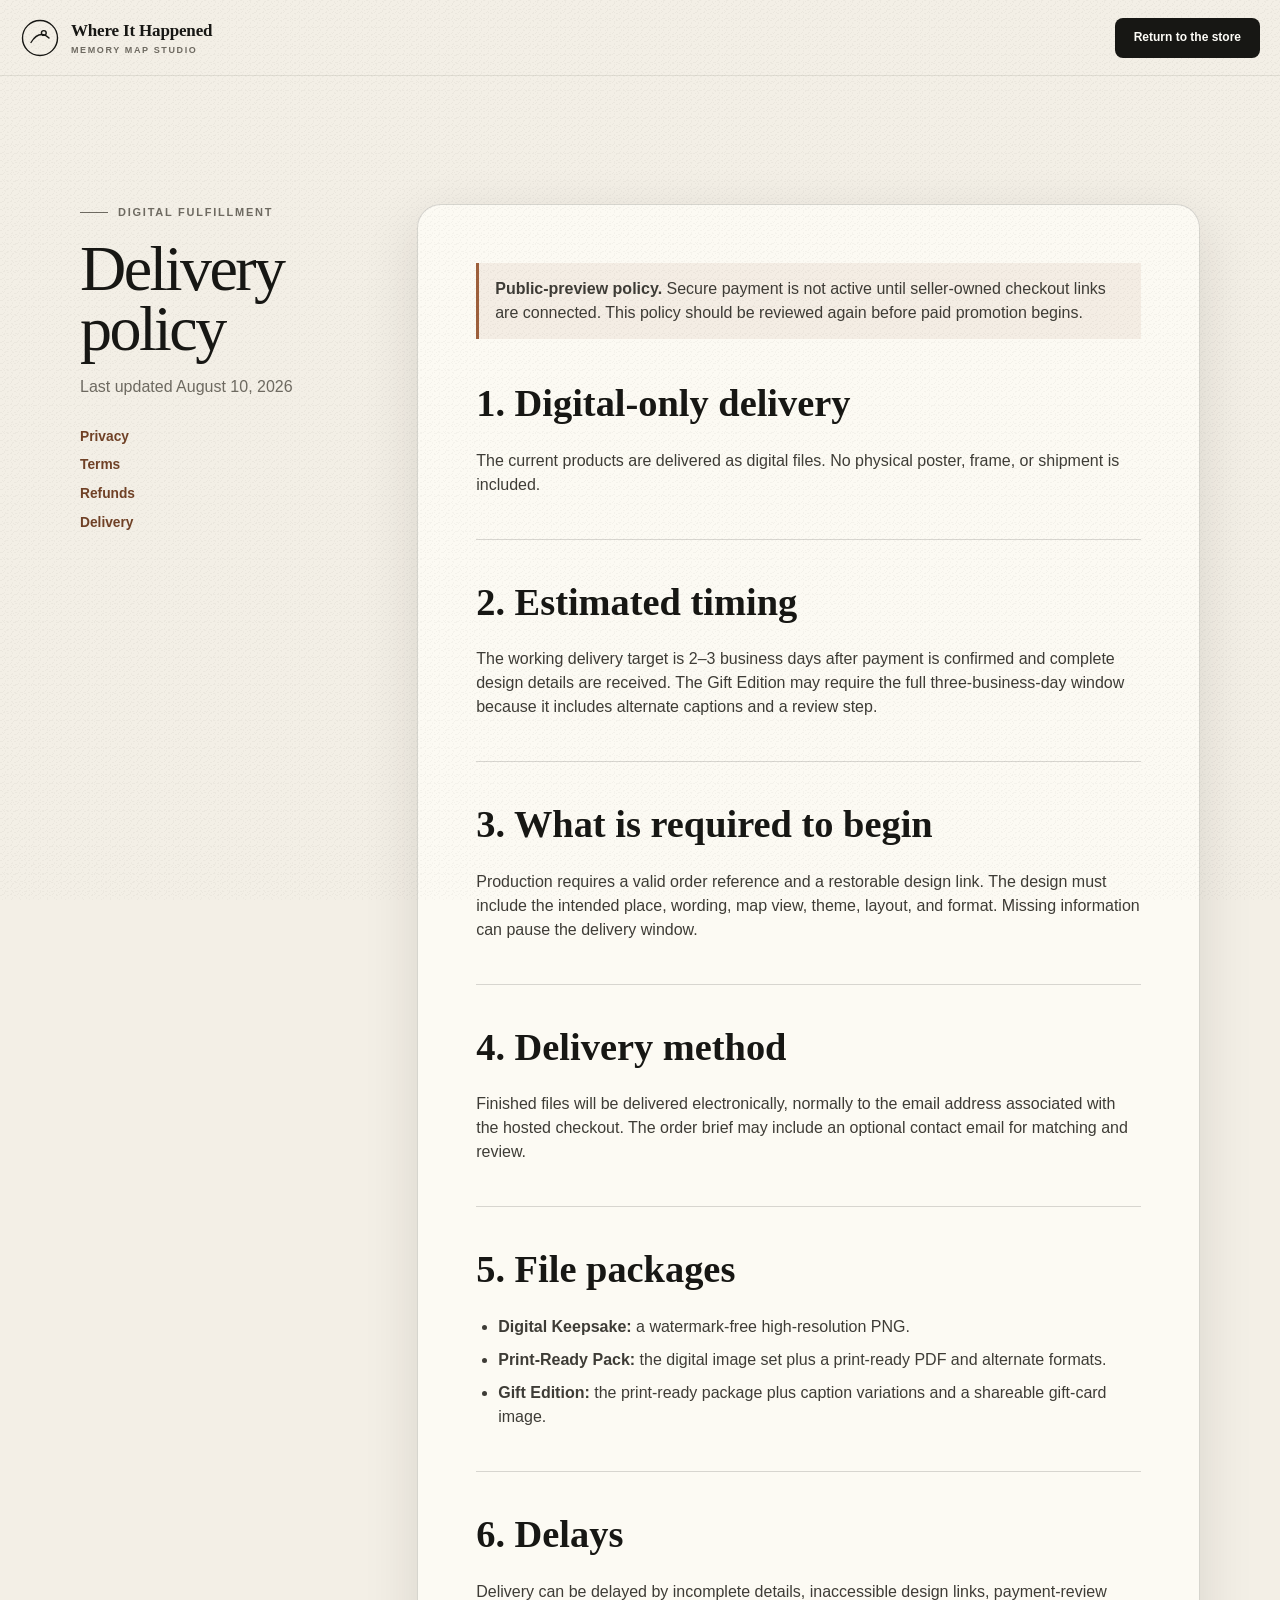
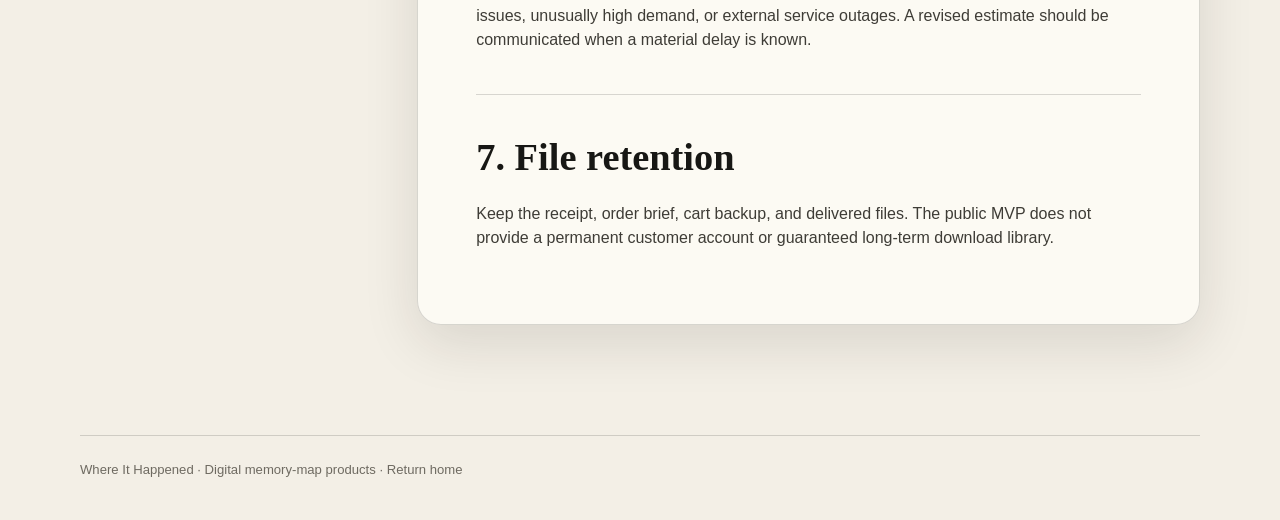
==== delivery.html @ d1ab4084 "Add digital delivery policy" ====
<!doctype html>
<html lang="en">
  <head>
    <meta charset="UTF-8" />
    <meta name="viewport" content="width=device-width, initial-scale=1, viewport-fit=cover" />
    <meta name="theme-color" content="#f3efe6" />
    <meta name="description" content="Digital delivery timing and file-package details for Where It Happened personalized map products." />
    <link rel="icon" href="./assets/favicon.svg" type="image/svg+xml" />
    <link rel="stylesheet" href="./styles.css" />
    <link rel="stylesheet" href="./storefront-v2.css" />
    <title>Delivery policy — Where It Happened</title>
  </head>
  <body class="policy-page">
    <a class="skip-link" href="#policy-content">Skip to policy</a>
    <div class="page-grain" aria-hidden="true"></div>
    <header class="site-header policy-header">
      <a class="brand" href="./" aria-label="Where It Happened home">
        <span class="brand-mark" aria-hidden="true"><svg viewBox="0 0 40 40"><circle cx="20" cy="20" r="17.5"></circle><path d="M11 24.5c3.2-5.3 6.8-8 10.7-8 2.6 0 5 1.2 7.3 3.6"></path><circle cx="23.8" cy="15" r="2.4"></circle></svg></span>
        <span><strong>Where It Happened</strong><small>Memory Map Studio</small></span>
      </a>
      <a class="button button-small button-ink" href="./#shop">Return to the store</a>
    </header>
    <main class="policy-main">
      <aside class="policy-aside">
        <p class="eyebrow"><span></span> Digital fulfillment</p>
        <h1>Delivery policy</h1>
        <p>Last updated August 10, 2026</p>
        <nav aria-label="Store policies"><a href="./privacy.html">Privacy</a><a href="./terms.html">Terms</a><a href="./refunds.html">Refunds</a><a href="./delivery.html">Delivery</a></nav>
      </aside>
      <article class="policy-content" id="policy-content">
        <div class="policy-notice"><strong>Public-preview policy.</strong> Secure payment is not active until seller-owned checkout links are connected. This policy should be reviewed again before paid promotion begins.</div>
        <section><h2>1. Digital-only delivery</h2><p>The current products are delivered as digital files. No physical poster, frame, or shipment is included.</p></section>
        <section><h2>2. Estimated timing</h2><p>The working delivery target is 2–3 business days after payment is confirmed and complete design details are received. The Gift Edition may require the full three-business-day window because it includes alternate captions and a review step.</p></section>
        <section><h2>3. What is required to begin</h2><p>Production requires a valid order reference and a restorable design link. The design must include the intended place, wording, map view, theme, layout, and format. Missing information can pause the delivery window.</p></section>
        <section><h2>4. Delivery method</h2><p>Finished files will be delivered electronically, normally to the email address associated with the hosted checkout. The order brief may include an optional contact email for matching and review.</p></section>
        <section><h2>5. File packages</h2><ul><li><strong>Digital Keepsake:</strong> a watermark-free high-resolution PNG.</li><li><strong>Print-Ready Pack:</strong> the digital image set plus a print-ready PDF and alternate formats.</li><li><strong>Gift Edition:</strong> the print-ready package plus caption variations and a shareable gift-card image.</li></ul></section>
        <section><h2>6. Delays</h2><p>Delivery can be delayed by incomplete details, inaccessible design links, payment-review issues, unusually high demand, or external service outages. A revised estimate should be communicated when a material delay is known.</p></section>
        <section><h2>7. File retention</h2><p>Keep the receipt, order brief, cart backup, and delivered files. The public MVP does not provide a permanent customer account or guaranteed long-term download library.</p></section>
      </article>
    </main>
    <footer class="policy-footer">Where It Happened · Digital memory-map products · <a href="./">Return home</a></footer>
  </body>
</html>
---- styles.css ----
:root {
  --paper: #f3efe6;
  --paper-deep: #e9e2d5;
  --paper-light: #fbf8f2;
  --ink: #171714;
  --ink-soft: #3e3c36;
  --muted: #6e6a61;
  --line: rgba(23, 23, 20, 0.16);
  --line-strong: rgba(23, 23, 20, 0.28);
  --copper: #9d5f3b;
  --copper-deep: #704126;
  --brass: #c59b5c;
  --moss: #41574c;
  --night: #0b1220;
  --night-soft: #101a2d;
  --white: #fffef9;
  --display: "Iowan Old Style", "Palatino Linotype", "Book Antiqua", Palatino, Georgia, serif;
  --sans: Inter, ui-sans-serif, -apple-system, BlinkMacSystemFont, "Segoe UI", sans-serif;
  --mono: "SFMono-Regular", Consolas, "Liberation Mono", monospace;
  --shadow-soft: 0 18px 55px rgba(31, 27, 20, 0.12);
  --shadow-deep: 0 32px 90px rgba(0, 0, 0, 0.28);
  --radius-small: 8px;
  --radius: 14px;
  --radius-large: 24px;
  --max-width: 1240px;
}

* {
  box-sizing: border-box;
}

html {
  scroll-behavior: smooth;
  scroll-padding-top: 90px;
}

body {
  min-width: 320px;
  margin: 0;
  background: var(--paper);
  color: var(--ink);
  font-family: var(--sans);
  font-size: 16px;
  line-height: 1.5;
  text-rendering: optimizeLegibility;
  -webkit-font-smoothing: antialiased;
}

body::selection {
  color: var(--white);
  background: var(--copper);
}

button,
input,
textarea,
select {
  font: inherit;
}

button,
a {
  -webkit-tap-highlight-color: transparent;
}

button {
  color: inherit;
}

a {
  color: inherit;
  text-decoration: none;
}

img,
svg {
  display: block;
  max-width: 100%;
}

button:focus-visible,
a:focus-visible,
input:focus-visible,
textarea:focus-visible,
summary:focus-visible,
[role="option"]:focus-visible {
  outline: 3px solid rgba(157, 95, 59, 0.36);
  outline-offset: 3px;
}

.skip-link {
  position: fixed;
  top: 12px;
  left: 12px;
  z-index: 9999;
  padding: 10px 14px;
  border-radius: 8px;
  background: var(--ink);
  color: var(--white);
  transform: translateY(-160%);
  transition: transform 180ms ease;
}

.skip-link:focus {
  transform: translateY(0);
}

.page-grain {
  position: fixed;
  inset: 0;
  z-index: 999;
  pointer-events: none;
  opacity: 0.035;
  background-image:
    repeating-radial-gradient(circle at 15% 30%, #000 0 0.45px, transparent 0.6px 4px),
    repeating-radial-gradient(circle at 80% 65%, #000 0 0.35px, transparent 0.55px 5px);
  background-size: 7px 7px, 9px 9px;
  mix-blend-mode: multiply;
}

.section-shell {
  width: min(calc(100% - 40px), var(--max-width));
  margin-inline: auto;
}

.site-header {
  position: sticky;
  top: 0;
  z-index: 100;
  display: flex;
  align-items: center;
  justify-content: space-between;
  min-height: 76px;
  padding: 12px max(20px, calc((100vw - var(--max-width)) / 2));
  border-bottom: 1px solid rgba(23, 23, 20, 0.09);
  background: rgba(243, 239, 230, 0.91);
  backdrop-filter: blur(14px);
}

.brand {
  display: inline-flex;
  align-items: center;
  gap: 11px;
}

.brand-mark {
  display: grid;
  width: 40px;
  height: 40px;
  place-items: center;
  flex: 0 0 auto;
}

.brand-mark svg {
  width: 100%;
  height: 100%;
  fill: none;
  stroke: currentColor;
  stroke-linecap: round;
  stroke-linejoin: round;
  stroke-width: 1.4;
}

.brand > span:last-child {
  display: grid;
  gap: 1px;
}

.brand strong {
  font-family: var(--display);
  font-size: 17px;
  font-weight: 600;
  letter-spacing: -0.01em;
}

.brand small {
  color: var(--muted);
  font-size: 9px;
  font-weight: 700;
  letter-spacing: 0.18em;
  text-transform: uppercase;
}

.header-nav {
  display: flex;
  align-items: center;
  gap: 28px;
  color: var(--ink-soft);
  font-size: 13px;
  font-weight: 650;
}

.header-nav > a:not(.button) {
  position: relative;
}

.header-nav > a:not(.button)::after,
.text-link::after {
  position: absolute;
  right: 0;
  bottom: -4px;
  left: 0;
  height: 1px;
  background: currentColor;
  content: "";
  transform: scaleX(0);
  transform-origin: right;
  transition: transform 180ms ease;
}

.header-nav > a:not(.button):hover::after,
.text-link:hover::after {
  transform: scaleX(1);
  transform-origin: left;
}

.button {
  display: inline-flex;
  min-height: 48px;
  align-items: center;
  justify-content: center;
  gap: 10px;
  border: 1px solid transparent;
  border-radius: var(--radius-small);
  cursor: pointer;
  font-family: var(--sans);
  font-size: 14px;
  font-weight: 720;
  line-height: 1.1;
  transition:
    transform 160ms ease,
    background-color 160ms ease,
    border-color 160ms ease,
    box-shadow 160ms ease;
}

.button:hover {
  transform: translateY(-1px);
}

.button:active {
  transform: translateY(0);
}

.button[disabled] {
  cursor: wait;
  opacity: 0.6;
  transform: none;
}

.button svg,
.icon-text-button svg {
  width: 18px;
  height: 18px;
  fill: none;
  stroke: currentColor;
  stroke-linecap: round;
  stroke-linejoin: round;
  stroke-width: 1.65;
}

.button-small {
  min-height: 40px;
  padding: 0 15px;
  font-size: 12px;
}

.button-primary {
  padding: 0 22px;
  background: var(--copper);
  color: var(--white);
  box-shadow: 0 10px 24px rgba(112, 65, 38, 0.17);
}

.button-primary:hover {
  background: var(--copper-deep);
  box-shadow: 0 13px 28px rgba(112, 65, 38, 0.23);
}

.button-ink {
  padding: 0 18px;
  background: var(--ink);
  color: var(--white);
}

.button-ink:hover {
  background: #2b2a26;
}

.button-outline {
  min-height: 44px;
  padding: 0 16px;
  border-color: var(--line-strong);
  background: transparent;
  color: var(--ink);
}

.button-outline:hover {
  border-color: var(--ink);
  background: rgba(23, 23, 20, 0.04);
}

.button-full {
  width: 100%;
}

.eyebrow {
  display: flex;
  align-items: center;
  gap: 10px;
  margin: 0 0 18px;
  color: var(--copper-deep);
  font-size: 11px;
  font-weight: 760;
  letter-spacing: 0.16em;
  text-transform: uppercase;
}

.eyebrow span {
  width: 28px;
  height: 1px;
  background: currentColor;
}

.eyebrow-light {
  color: #d6b88d;
}

.hero {
  display: grid;
  min-height: 740px;
  grid-template-columns: minmax(0, 0.88fr) minmax(430px, 1.12fr);
  align-items: center;
  gap: clamp(50px, 7vw, 100px);
  padding-block: clamp(70px, 9vw, 126px);
}

.hero-copy {
  max-width: 560px;
}

.hero h1 {
  max-width: 680px;
  margin: 0;
  font-family: var(--display);
  font-size: clamp(52px, 6.2vw, 88px);
  font-weight: 500;
  letter-spacing: -0.055em;
  line-height: 0.95;
}

.hero-lede {
  max-width: 545px;
  margin: 30px 0 0;
  color: var(--ink-soft);
  font-family: var(--display);
  font-size: clamp(20px, 2vw, 25px);
  line-height: 1.5;
}

.hero-actions {
  display: flex;
  align-items: center;
  gap: 24px;
  margin-top: 35px;
}

.text-link {
  position: relative;
  color: var(--ink);
  font-size: 13px;
  font-weight: 720;
}

.hero-notes {
  display: flex;
  flex-wrap: wrap;
  gap: 10px 20px;
  margin-top: 30px;
  color: var(--muted);
  font-size: 11px;
  font-weight: 650;
  letter-spacing: 0.04em;
}

.hero-notes span {
  display: inline-flex;
  align-items: center;
  gap: 8px;
}

.hero-notes span::before {
  width: 5px;
  height: 5px;
  border-radius: 50%;
  background: var(--copper);
  content: "";
}

.hero-art {
  position: relative;
  display: grid;
  min-height: 610px;
  place-items: center;
}

.hero-shadow {
  position: absolute;
  width: 78%;
  height: 70%;
  border-radius: 50%;
  background: rgba(157, 95, 59, 0.2);
  filter: blur(80px);
  transform: translate(8%, 8%);
}

.sample-poster {
  position: relative;
  z-index: 2;
  width: min(430px, 76vw);
  aspect-ratio: 4 / 5;
  overflow: hidden;
  border: 8px solid #efe7d6;
  background: #0b1220;
  color: #efe0b7;
  box-shadow: var(--shadow-deep);
  transform: rotate(1.5deg);
}

.sample-poster::after {
  position: absolute;
  inset: 0;
  border: 1px solid rgba(239, 224, 183, 0.25);
  content: "";
  pointer-events: none;
}

.sample-map {
  position: absolute;
  inset: 0 0 22%;
  background:
    radial-gradient(circle at 55% 46%, rgba(195, 153, 84, 0.13), transparent 31%),
    #0b1220;
}

.sample-map svg {
  width: 100%;
  height: 100%;
}

.sample-roads,
.sample-roads-faint {
  fill: none;
  stroke: #a98248;
  stroke-linecap: round;
  stroke-width: 2.2;
  opacity: 0.72;
}

.sample-roads-faint {
  stroke: #5c5141;
  stroke-width: 1.1;
  opacity: 0.5;
}

.sample-river {
  fill: none;
  stroke: #24405d;
  stroke-width: 16;
  opacity: 0.75;
}

.sample-pin-halo {
  fill: rgba(238, 199, 130, 0.17);
}

.sample-pin {
  fill: #efd39d;
}

.sample-caption {
  position: absolute;
  right: 7%;
  bottom: 8%;
  left: 7%;
  z-index: 2;
  text-align: center;
}

.sample-caption p {
  margin: 0 0 7px;
  font-size: 8px;
  font-weight: 700;
  letter-spacing: 0.44em;
}

.sample-caption h2 {
  margin: 0;
  font-family: var(--display);
  font-size: clamp(36px, 5vw, 54px);
  font-weight: 500;
  letter-spacing: 0.18em;
  line-height: 1;
}

.sample-caption span {
  display: block;
  margin-top: 10px;
  font-family: var(--mono);
  font-size: 6px;
  letter-spacing: 0.18em;
}

.sample-poster > small {
  position: absolute;
  right: 12px;
  bottom: 9px;
  left: 12px;
  color: rgba(239, 224, 183, 0.54);
  font-family: var(--mono);
  font-size: 5px;
  letter-spacing: 0.06em;
  text-align: center;
}

.hero-seal {
  position: absolute;
  right: -5px;
  bottom: 11%;
  z-index: 3;
  display: grid;
  width: 126px;
  height: 126px;
  place-content: center;
  border: 1px solid rgba(23, 23, 20, 0.34);
  border-radius: 50%;
  background: var(--paper-light);
  box-shadow: 0 10px 30px rgba(23, 23, 20, 0.12);
  text-align: center;
  transform: rotate(-8deg);
}

.hero-seal::before,
.hero-seal::after {
  position: absolute;
  inset: 7px;
  border: 1px dashed rgba(23, 23, 20, 0.22);
  border-radius: 50%;
  content: "";
}

.hero-seal::after {
  inset: 16px;
  border-style: solid;
  opacity: 0.35;
}

.hero-seal span,
.hero-seal strong {
  position: relative;
  z-index: 1;
  display: block;
}

.hero-seal span {
  color: var(--muted);
  font-size: 7px;
  font-weight: 750;
  letter-spacing: 0.15em;
  text-transform: uppercase;
}

.hero-seal strong {
  margin: 2px 0;
  font-family: var(--display);
  font-size: 16px;
  font-style: italic;
  font-weight: 500;
}

.statement-strip {
  display: flex;
  align-items: center;
  justify-content: center;
  gap: 28px;
  min-height: 96px;
  padding: 20px;
  border-top: 1px solid var(--line);
  border-bottom: 1px solid var(--line);
  background: var(--paper-deep);
  color: var(--ink-soft);
  font-family: var(--display);
  font-size: clamp(18px, 2vw, 24px);
  font-style: italic;
  text-align: center;
}

.statement-strip p {
  margin: 0;
}

.statement-strip span {
  width: 42px;
  height: 1px;
  background: var(--copper);
}

.examples,
.how,
.closing {
  padding-block: clamp(84px, 10vw, 140px);
}

.section-heading h2,
.closing h2,
.creator-heading h2 {
  margin: 0;
  font-family: var(--display);
  font-size: clamp(42px, 5vw, 68px);
  font-weight: 500;
  letter-spacing: -0.045em;
  line-height: 1.03;
}

.split-heading {
  display: grid;
  grid-template-columns: minmax(0, 1.15fr) minmax(300px, 0.55fr);
  align-items: end;
  gap: 60px;
}

.split-heading > p {
  margin: 0 0 5px;
  color: var(--muted);
  font-size: 15px;
  line-height: 1.75;
}

.example-grid {
  display: grid;
  grid-template-columns: repeat(3, minmax(0, 1fr));
  gap: 16px;
  margin-top: 54px;
}

.example-card {
  position: relative;
  display: grid;
  min-height: 285px;
  align-content: end;
  overflow: hidden;
  padding: 24px;
  border: 1px solid rgba(23, 23, 20, 0.16);
  border-radius: 2px;
  cursor: pointer;
  text-align: left;
  transition:
    transform 180ms ease,
    box-shadow 180ms ease,
    border-color 180ms ease;
}

.example-card:hover {
  border-color: rgba(23, 23, 20, 0.38);
  box-shadow: var(--shadow-soft);
  transform: translateY(-5px);
}

.example-card::before,
.example-mini-map::before,
.example-mini-map::after {
  position: absolute;
  content: "";
}

.example-card::before {
  inset: 0;
  opacity: 0.4;
  background-image:
    linear-gradient(24deg, transparent 46%, currentColor 47%, currentColor 48%, transparent 49%),
    linear-gradient(108deg, transparent 42%, currentColor 43%, currentColor 44%, transparent 45%),
    linear-gradient(-42deg, transparent 57%, currentColor 58%, currentColor 59%, transparent 60%);
  background-position: 0 0, 13px 4px, 9px 11px;
  background-size: 44px 44px, 58px 58px, 66px 66px;
  mask-image: linear-gradient(to bottom, #000 0 68%, transparent 84%);
}

.example-number {
  position: absolute;
  top: 18px;
  right: 20px;
  z-index: 2;
  font-family: var(--mono);
  font-size: 10px;
  letter-spacing: 0.12em;
  opacity: 0.65;
}

.example-mini-map {
  position: absolute;
  top: 37%;
  left: 53%;
  z-index: 2;
  width: 12px;
  height: 12px;
  border: 2px solid currentColor;
  border-radius: 50%;
  transform: translate(-50%, -50%);
}

.example-mini-map::before {
  inset: -10px;
  border: 1px solid currentColor;
  border-radius: 50%;
  opacity: 0.3;
}

.example-mini-map::after {
  top: 50%;
  left: 50%;
  width: 74px;
  height: 1px;
  background: currentColor;
  opacity: 0.28;
  transform: translate(-50%, -50%) rotate(-31deg);
}

.example-card strong,
.example-card small {
  position: relative;
  z-index: 2;
}

.example-card strong {
  font-family: var(--display);
  font-size: 26px;
  font-weight: 520;
}

.example-card small {
  margin-top: 5px;
  font-size: 10px;
  font-weight: 700;
  letter-spacing: 0.13em;
  opacity: 0.72;
  text-transform: uppercase;
}

.example-card-dark {
  background: #101827;
  color: #e8d4a8;
}

.example-card-warm {
  background: #623d2d;
  color: #f4dfc9;
}

.example-card-paper {
  background: #f8f4eb;
  color: #24231f;
}

.example-card-fjord {
  background: #486266;
  color: #edf2ed;
}

.example-card-ink {
  background: #151515;
  color: #f5f0e8;
}

.example-card-sand {
  background: #d9c39c;
  color: #31291e;
}

.how {
  border-top: 1px solid var(--line);
}

.centered-heading {
  max-width: 780px;
  margin-inline: auto;
  text-align: center;
}

.centered-heading .eyebrow {
  justify-content: center;
}

.steps {
  display: grid;
  grid-template-columns: repeat(3, minmax(0, 1fr));
  gap: 0;
  margin: 66px 0 0;
  padding: 0;
  list-style: none;
}

.steps li {
  display: grid;
  grid-template-columns: 44px 1fr;
  gap: 18px;
  min-height: 170px;
  padding: 0 36px;
  border-left: 1px solid var(--line);
}

.steps li:first-child {
  padding-left: 0;
  border-left: 0;
}

.steps li:last-child {
  padding-right: 0;
}

.steps > li > span {
  display: grid;
  width: 38px;
  height: 38px;
  place-items: center;
  border: 1px solid var(--line-strong);
  border-radius: 50%;
  color: var(--copper-deep);
  font-family: var(--display);
  font-size: 17px;
}

.steps h3 {
  margin: 3px 0 9px;
  font-family: var(--display);
  font-size: 25px;
  font-weight: 550;
}

.steps p {
  margin: 0;
  color: var(--muted);
  font-size: 14px;
  line-height: 1.7;
}

.creator-section {
  position: relative;
  overflow: clip;
  padding: clamp(78px, 9vw, 120px) 0 0;
  background: #10100f;
  color: #f5f0e8;
}

.creator-section::before {
  position: absolute;
  inset: 0 0 auto;
  height: 420px;
  background:
    radial-gradient(circle at 17% 0%, rgba(157, 95, 59, 0.21), transparent 36%),
    radial-gradient(circle at 85% 15%, rgba(93, 122, 111, 0.16), transparent 28%);
  content: "";
  pointer-events: none;
}

.creator-heading {
  position: relative;
  z-index: 1;
  display: grid;
  grid-template-columns: minmax(0, 1fr) minmax(260px, 420px);
  align-items: end;
  gap: 60px;
  padding-bottom: 46px;
}

.creator-heading > p {
  margin: 0 0 5px;
  color: rgba(245, 240, 232, 0.62);
  font-size: 14px;
  line-height: 1.75;
}

.creator-workspace {
  position: relative;
  z-index: 2;
  display: grid;
  width: min(calc(100% - 28px), 1510px);
  min-height: 920px;
  grid-template-columns: minmax(330px, 410px) minmax(0, 1fr);
  margin-inline: auto;
  overflow: hidden;
  border: 1px solid rgba(255, 255, 255, 0.12);
  border-bottom: 0;
  border-radius: 18px 18px 0 0;
  background: #151513;
  box-shadow: 0 -20px 80px rgba(0, 0, 0, 0.25);
}

.control-panel {
  overflow: visible;
  border-right: 1px solid rgba(255, 255, 255, 0.11);
  background: #171715;
}

.control-panel-header,
.preview-toolbar {
  display: flex;
  min-height: 64px;
  align-items: center;
  justify-content: space-between;
  padding: 14px 20px;
  border-bottom: 1px solid rgba(255, 255, 255, 0.1);
}

.control-panel-header > div {
  display: flex;
  align-items: center;
  gap: 9px;
  font-size: 12px;
  letter-spacing: 0.04em;
}

.status-dot {
  width: 7px;
  height: 7px;
  border-radius: 50%;
  background: #8cb498;
  box-shadow: 0 0 0 5px rgba(140, 180, 152, 0.12);
}

.icon-text-button {
  display: inline-flex;
  min-height: 38px;
  align-items: center;
  gap: 6px;
  padding: 0 8px;
  border: 0;
  background: transparent;
  color: rgba(245, 240, 232, 0.66);
  cursor: pointer;
  font-size: 11px;
  font-weight: 700;
}

.icon-text-button:hover {
  color: #fff;
}

.control-group {
  margin: 0;
  padding: 24px 20px 26px;
  border: 0;
  border-bottom: 1px solid rgba(255, 255, 255, 0.09);
}

.control-group legend {
  display: flex;
  width: 100%;
  align-items: center;
  gap: 10px;
  margin: 0 0 18px;
  padding: 0;
  color: #f5f0e8;
  font-size: 12px;
  font-weight: 750;
  letter-spacing: 0.035em;
}

.control-group legend span {
  color: #b98e65;
  font-family: var(--mono);
  font-size: 9px;
  letter-spacing: 0.12em;
}

.occasion-grid {
  display: flex;
  flex-wrap: wrap;
  gap: 8px;
}

.choice-chip {
  min-height: 38px;
  padding: 0 12px;
  border: 1px solid rgba(255, 255, 255, 0.14);
  border-radius: 999px;
  background: transparent;
  color: rgba(245, 240, 232, 0.72);
  cursor: pointer;
  font-size: 11px;
  font-weight: 680;
  transition:
    border-color 150ms ease,
    background-color 150ms ease,
    color 150ms ease;
}

.choice-chip:hover,
.choice-chip.is-selected {
  border-color: #c39267;
  background: rgba(195, 146, 103, 0.12);
  color: #fff8ed;
}

.field {
  position: relative;
  display: grid;
  gap: 7px;
  margin-top: 15px;
}

.control-group > .field:first-of-type {
  margin-top: 0;
}

.field label,
.field-label {
  color: rgba(245, 240, 232, 0.68);
  font-size: 10px;
  font-weight: 720;
  letter-spacing: 0.08em;
  text-transform: uppercase;
}

.field label span {
  color: rgba(245, 240, 232, 0.38);
  font-weight: 550;
  letter-spacing: 0;
  text-transform: none;
}

.field input,
.field textarea {
  width: 100%;
  border: 1px solid rgba(255, 255, 255, 0.15);
  border-radius: 8px;
  outline: 0;
  background: #11110f;
  color: #fffaf3;
  transition:
    border-color 150ms ease,
    box-shadow 150ms ease;
}

.field input {
  min-height: 44px;
  padding: 0 12px;
}

.field textarea {
  min-height: 74px;
  padding: 11px 12px;
  resize: vertical;
  line-height: 1.45;
}

.field input::placeholder,
.field textarea::placeholder {
  color: rgba(245, 240, 232, 0.28);
}

.field input:focus,
.field textarea:focus {
  border-color: #bd8a60;
  box-shadow: 0 0 0 3px rgba(189, 138, 96, 0.12);
}

.combobox-wrap {
  position: relative;
}

.combobox-wrap input {
  padding-right: 38px;
  padding-left: 38px;
}

.field-icon {
  position: absolute;
  top: 13px;
  left: 12px;
  z-index: 2;
  width: 18px;
  height: 18px;
  fill: none;
  stroke: rgba(245, 240, 232, 0.48);
  stroke-linecap: round;
  stroke-linejoin: round;
  stroke-width: 1.5;
  pointer-events: none;
}

.input-clear {
  position: absolute;
  top: 6px;
  right: 6px;
  z-index: 2;
  display: grid;
  width: 32px;
  height: 32px;
  place-items: center;
  border: 0;
  border-radius: 6px;
  background: transparent;
  color: rgba(245, 240, 232, 0.45);
  cursor: pointer;
  font-size: 20px;
}

.input-clear:hover {
  background: rgba(255, 255, 255, 0.06);
  color: #fff;
}

.combobox-list {
  position: absolute;
  top: calc(100% + 6px);
  right: 0;
  left: 0;
  z-index: 70;
  max-height: 280px;
  overflow-y: auto;
  padding: 5px;
  border: 1px solid rgba(255, 255, 255, 0.16);
  border-radius: 9px;
  background: #24231f;
  box-shadow: 0 18px 45px rgba(0, 0, 0, 0.46);
}

.combobox-option {
  display: flex;
  width: 100%;
  min-height: 46px;
  align-items: center;
  justify-content: space-between;
  gap: 12px;
  padding: 8px 10px;
  border: 0;
  border-radius: 6px;
  background: transparent;
  color: #f5f0e8;
  cursor: pointer;
  text-align: left;
}

.combobox-option:hover,
.combobox-option.is-active,
.combobox-option[aria-selected="true"] {
  background: rgba(195, 146, 103, 0.14);
}

.combobox-option strong {
  display: block;
  font-size: 12px;
}

.combobox-option small {
  color: rgba(245, 240, 232, 0.52);
  font-size: 10px;
}

.combobox-option span:last-child {
  color: rgba(245, 240, 232, 0.35);
  font-family: var(--mono);
  font-size: 8px;
}

.empty-option {
  padding: 18px 12px;
  color: rgba(245, 240, 232, 0.52);
  font-size: 11px;
  line-height: 1.6;
}

.field-help,
.character-count {
  color: rgba(245, 240, 232, 0.42);
  font-size: 9px;
}

.field-help {
  margin: 0;
}

.character-count {
  position: absolute;
  right: 8px;
  bottom: -16px;
}

.advanced-location {
  margin-top: 14px;
  border-top: 1px solid rgba(255, 255, 255, 0.08);
}

.advanced-location summary {
  display: flex;
  min-height: 44px;
  align-items: center;
  justify-content: space-between;
  cursor: pointer;
  color: rgba(245, 240, 232, 0.72);
  font-size: 11px;
  font-weight: 700;
  list-style: none;
}

.advanced-location summary::-webkit-details-marker {
  display: none;
}

.advanced-location summary::after {
  color: rgba(245, 240, 232, 0.55);
  content: "+";
  font-size: 18px;
  font-weight: 400;
}

.advanced-location[open] summary::after {
  content: "−";
}

.advanced-location summary span {
  margin-left: auto;
  margin-right: 12px;
  color: rgba(245, 240, 232, 0.35);
  font-size: 9px;
  font-weight: 500;
}

.coordinate-grid,
.two-column-fields {
  display: grid;
  grid-template-columns: repeat(2, minmax(0, 1fr));
  gap: 10px;
}

.compact-field {
  margin-top: 6px;
  margin-bottom: 12px;
}

.two-column-fields .field {
  margin-top: 15px;
}

.theme-grid {
  display: grid;
  grid-template-columns: repeat(2, minmax(0, 1fr));
  gap: 9px;
}

.theme-choice {
  position: relative;
  display: grid;
  min-height: 104px;
  align-content: end;
  padding: 10px;
  overflow: hidden;
  border: 1px solid rgba(255, 255, 255, 0.13);
  border-radius: 9px;
  background: #11110f;
  color: rgba(245, 240, 232, 0.75);
  cursor: pointer;
  text-align: left;
  transition:
    border-color 150ms ease,
    transform 150ms ease;
}

.theme-choice:hover {
  transform: translateY(-1px);
}

.theme-choice.is-selected {
  border-color: #d0a271;
  color: #fff;
  box-shadow: 0 0 0 2px rgba(208, 162, 113, 0.12);
}

.theme-choice.is-selected::after {
  position: absolute;
  top: 7px;
  right: 7px;
  display: grid;
  width: 18px;
  height: 18px;
  place-items: center;
  border-radius: 50%;
  background: #d0a271;
  color: #171715;
  content: "✓";
  font-size: 10px;
  font-weight: 900;
}

.theme-swatch {
  position: absolute;
  inset: 0 0 38px;
  display: grid;
  grid-template-columns: repeat(3, 1fr);
  opacity: 0.94;
}

.theme-swatch i {
  display: block;
}

.theme-swatch-paper i:nth-child(1) { background: #efe7d7; }
.theme-swatch-paper i:nth-child(2) { background: #b7ad9b; }
.theme-swatch-paper i:nth-child(3) { background: #69645b; }
.theme-swatch-editorial i:nth-child(1) { background: #fffdf7; }
.theme-swatch-editorial i:nth-child(2) { background: #d4d4d0; }
.theme-swatch-editorial i:nth-child(3) { background: #303333; }
.theme-swatch-heritage i:nth-child(1) { background: #c9ad7d; }
.theme-swatch-heritage i:nth-child(2) { background: #5a3a2c; }
.theme-swatch-heritage i:nth-child(3) { background: #1e1917; }
.theme-swatch-midnight i:nth-child(1) { background: #0a1120; }
.theme-swatch-midnight i:nth-child(2) { background: #92733f; }
.theme-swatch-midnight i:nth-child(3) { background: #e5c888; }
.theme-swatch-fjord i:nth-child(1) { background: #263f45; }
.theme-swatch-fjord i:nth-child(2) { background: #78979a; }
.theme-swatch-fjord i:nth-child(3) { background: #e8eee9; }

.theme-choice strong {
  position: relative;
  z-index: 2;
  font-size: 11px;
}

.theme-choice small {
  position: relative;
  z-index: 2;
  color: currentColor;
  font-size: 8px;
  opacity: 0.52;
}

.field-label {
  margin-bottom: 9px;
}

.control-spacer {
  margin-top: 18px;
}

.segmented-control {
  display: grid;
  overflow: hidden;
  border: 1px solid rgba(255, 255, 255, 0.14);
  border-radius: 8px;
}

.segmented-control.three-up {
  grid-template-columns: repeat(3, minmax(0, 1fr));
}

.segmented-control button {
  min-height: 42px;
  padding: 0 6px;
  border: 0;
  border-left: 1px solid rgba(255, 255, 255, 0.1);
  background: transparent;
  color: rgba(245, 240, 232, 0.55);
  cursor: pointer;
  font-size: 10px;
  font-weight: 680;
}

.segmented-control button:first-child {
  border-left: 0;
}

.segmented-control button:hover,
.segmented-control button.is-selected {
  background: rgba(195, 146, 103, 0.13);
  color: #fff;
}

.format-grid {
  display: grid;
  grid-template-columns: repeat(3, minmax(0, 1fr));
  gap: 8px;
}

.format-choice {
  display: grid;
  min-height: 92px;
  place-items: center;
  align-content: center;
  gap: 3px;
  border: 1px solid rgba(255, 255, 255, 0.13);
  border-radius: 8px;
  background: transparent;
  color: rgba(245, 240, 232, 0.58);
  cursor: pointer;
}

.format-choice:hover,
.format-choice.is-selected {
  border-color: #be8e64;
  background: rgba(190, 142, 100, 0.1);
  color: #fff;
}

.format-choice strong {
  font-size: 9px;
}

.format-choice small {
  font-family: var(--mono);
  font-size: 7px;
  opacity: 0.52;
}

.format-icon {
  display: block;
  border: 1px solid currentColor;
  background: rgba(255, 255, 255, 0.05);
}

.format-icon-portrait {
  width: 22px;
  height: 28px;
}

.format-icon-square {
  width: 25px;
  height: 25px;
}

.format-icon-wallpaper {
  width: 16px;
  height: 29px;
  border-radius: 3px;
}

.range-row {
  display: flex;
  align-items: center;
  justify-content: space-between;
  margin-bottom: 11px;
  color: rgba(245, 240, 232, 0.67);
  font-size: 10px;
  font-weight: 700;
  letter-spacing: 0.07em;
  text-transform: uppercase;
}

.range-row output {
  font-family: var(--mono);
  font-size: 9px;
}

.range-input {
  width: 100%;
  height: 20px;
  margin: 0;
  appearance: none;
  background: transparent;
}

.range-input::-webkit-slider-runnable-track {
  height: 3px;
  border-radius: 99px;
  background: rgba(255, 255, 255, 0.19);
}

.range-input::-webkit-slider-thumb {
  width: 17px;
  height: 17px;
  margin-top: -7px;
  appearance: none;
  border: 4px solid #171715;
  border-radius: 50%;
  background: #d0a271;
  box-shadow: 0 0 0 1px #d0a271;
}

.range-input::-moz-range-track {
  height: 3px;
  border-radius: 99px;
  background: rgba(255, 255, 255, 0.19);
}

.range-input::-moz-range-thumb {
  width: 10px;
  height: 10px;
  border: 4px solid #171715;
  border-radius: 50%;
  background: #d0a271;
  box-shadow: 0 0 0 1px #d0a271;
}

.toggle-list {
  margin: 18px 0;
  border-top: 1px solid rgba(255, 255, 255, 0.08);
}

.toggle-row {
  display: flex;
  min-height: 62px;
  align-items: center;
  justify-content: space-between;
  gap: 16px;
  border-bottom: 1px solid rgba(255, 255, 255, 0.08);
  cursor: pointer;
}

.toggle-row > span {
  display: grid;
  gap: 2px;
}

.toggle-row strong {
  font-size: 11px;
  font-weight: 680;
}

.toggle-row small {
  color: rgba(245, 240, 232, 0.42);
  font-size: 8px;
}

.toggle-row input {
  position: absolute;
  opacity: 0;
  pointer-events: none;
}

.toggle-row i {
  position: relative;
  display: block;
  width: 36px;
  height: 20px;
  flex: 0 0 auto;
  border: 1px solid rgba(255, 255, 255, 0.23);
  border-radius: 99px;
  background: rgba(255, 255, 255, 0.06);
  transition: background-color 150ms ease;
}

.toggle-row i::after {
  position: absolute;
  top: 3px;
  left: 3px;
  width: 12px;
  height: 12px;
  border-radius: 50%;
  background: rgba(255, 255, 255, 0.72);
  content: "";
  transition:
    transform 150ms ease,
    background-color 150ms ease;
}

.toggle-row input:checked + i {
  border-color: #bd8c61;
  background: #7d5337;
}

.toggle-row input:checked + i::after {
  background: #fff5e9;
  transform: translateX(16px);
}

.toggle-row input:focus-visible + i {
  outline: 3px solid rgba(189, 140, 97, 0.3);
  outline-offset: 3px;
}

.preview-panel {
  display: flex;
  min-width: 0;
  flex-direction: column;
  background:
    radial-gradient(circle at 50% 34%, rgba(174, 137, 91, 0.07), transparent 36%),
    #0f0f0e;
}

.preview-toolbar {
  color: rgba(245, 240, 232, 0.66);
}

.preview-toolbar > div {
  display: grid;
  gap: 3px;
}

.preview-status {
  display: inline-flex;
  align-items: center;
  gap: 7px;
  font-size: 9px;
  font-weight: 740;
  letter-spacing: 0.1em;
  text-transform: uppercase;
}

.preview-status i {
  width: 5px;
  height: 5px;
  border-radius: 50%;
  background: #82aa8e;
}

.preview-toolbar strong {
  color: #f5f0e8;
  font-family: var(--display);
  font-size: 15px;
  font-weight: 520;
}

.preview-toolbar > p {
  margin: 0;
  font-size: 9px;
}

.poster-stage {
  display: grid;
  min-height: 650px;
  flex: 1;
  place-items: center;
  padding: clamp(26px, 4vw, 64px);
  overflow: hidden;
}

.poster-frame {
  position: relative;
  width: min(100%, 520px);
  max-height: 720px;
  border: 8px solid #eae2d4;
  background: #eae2d4;
  box-shadow: 0 28px 75px rgba(0, 0, 0, 0.5);
  transition:
    width 260ms ease,
    aspect-ratio 260ms ease;
}

.poster-frame::before {
  position: absolute;
  inset: -14px;
  z-index: -1;
  border: 1px solid rgba(255, 255, 255, 0.07);
  content: "";
}

.poster-frame.format-portrait {
  aspect-ratio: 4 / 5;
}

.poster-frame.format-square {
  width: min(100%, 590px);
  aspect-ratio: 1;
}

.poster-frame.format-wallpaper {
  width: min(70%, 355px);
  aspect-ratio: 9 / 16;
}

.poster {
  position: relative;
  display: grid;
  width: 100%;
  height: 100%;
  min-height: 0;
  overflow: hidden;
  background: var(--poster-bg, #0b1220);
  color: var(--poster-text, #ead39e);
  isolation: isolate;
}

.poster::after {
  position: absolute;
  inset: 0;
  z-index: 8;
  border: 1px solid var(--poster-line, rgba(255, 255, 255, 0.2));
  content: "";
  pointer-events: none;
}

.poster-map-wrap {
  position: relative;
  z-index: 1;
  min-height: 0;
  overflow: hidden;
  background: var(--poster-bg, #0b1220);
}

.poster-map,
.poster-map .maplibregl-canvas-container,
.poster-map .maplibregl-canvas {
  width: 100%;
  height: 100%;
}

.poster-map .maplibregl-control-container {
  display: none;
}

.poster-map .maplibregl-canvas {
  cursor: grab;
}

.poster-map .maplibregl-canvas:active {
  cursor: grabbing;
}

.map-fallback {
  position: absolute;
  inset: 0;
  z-index: 3;
  display: grid;
  place-items: center;
  background: var(--poster-bg, #0b1220);
  color: var(--poster-text, #ead39e);
  text-align: center;
}

.map-fallback[hidden] {
  display: none;
}

.map-fallback svg {
  position: absolute;
  inset: 0;
  width: 100%;
  height: 100%;
  fill: none;
  stroke: currentColor;
  stroke-width: 1.5;
  opacity: 0.17;
}

.map-fallback div {
  position: relative;
  z-index: 2;
  display: grid;
  max-width: 260px;
  gap: 6px;
  padding: 20px;
}

.map-fallback strong {
  font-family: var(--display);
  font-size: 22px;
  font-weight: 520;
}

.map-fallback span {
  font-size: 9px;
  line-height: 1.6;
  opacity: 0.67;
}

.poster-overlay {
  position: absolute;
  inset: 0;
  z-index: 2;
  pointer-events: none;
}

.poster-copy {
  position: relative;
  z-index: 5;
  display: grid;
  align-content: center;
  padding: clamp(12px, 3vw, 28px);
  background: var(--poster-bg, #0b1220);
  text-align: center;
}

.poster-kicker,
.poster-subtitle,
.poster-date,
.poster-dedication {
  margin: 0;
}

.poster-kicker {
  font-size: clamp(5px, 0.72vw, 8px);
  font-weight: 760;
  letter-spacing: 0.38em;
  opacity: 0.8;
}

.poster-copy h3 {
  max-width: 100%;
  margin: clamp(5px, 1vw, 10px) 0 0;
  overflow-wrap: anywhere;
  font-family: var(--display);
  font-size: clamp(27px, 5vw, 54px);
  font-weight: 500;
  letter-spacing: 0.12em;
  line-height: 0.96;
  text-indent: 0.12em;
}

.poster-subtitle {
  margin-top: clamp(8px, 1.5vw, 15px);
  font-family: var(--sans);
  font-size: clamp(5px, 0.9vw, 9px);
  font-weight: 760;
  letter-spacing: 0.22em;
}

.poster-date {
  margin-top: 5px;
  font-family: var(--mono);
  font-size: clamp(4px, 0.68vw, 7px);
  letter-spacing: 0.16em;
  opacity: 0.68;
}

.poster-dedication {
  max-width: 78%;
  margin: 7px auto 0;
  font-family: var(--display);
  font-size: clamp(7px, 1vw, 11px);
  font-style: italic;
  line-height: 1.3;
  opacity: 0.72;
}

.poster-attribution {
  position: absolute;
  right: 8px;
  bottom: 5px;
  left: 8px;
  z-index: 9;
  color: currentColor;
  font-family: var(--mono);
  font-size: clamp(3px, 0.44vw, 5px);
  letter-spacing: 0.02em;
  opacity: 0.48;
  pointer-events: none;
  text-align: center;
}

.layout-classic {
  grid-template-rows: minmax(0, 76%) minmax(0, 24%);
}

.layout-classic .poster-map-wrap {
  grid-row: 1;
}

.layout-classic .poster-copy {
  grid-row: 2;
}

.layout-classic .poster-overlay {
  background: linear-gradient(to bottom, transparent 85%, var(--poster-bg) 100%);
}

.layout-full {
  display: block;
}

.layout-full .poster-map-wrap {
  position: absolute;
  inset: 0;
}

.layout-full .poster-overlay {
  background:
    linear-gradient(to bottom, rgba(0, 0, 0, 0.02) 35%, rgba(0, 0, 0, 0.78) 100%),
    linear-gradient(to top, var(--poster-bg-soft, rgba(0, 0, 0, 0.2)), transparent 62%);
}

.layout-full .poster-copy {
  position: absolute;
  right: 5%;
  bottom: 6%;
  left: 5%;
  background: transparent;
  color: var(--poster-overlay-text, #fff5dd);
}

.layout-full .poster-copy h3 {
  font-size: clamp(31px, 6vw, 65px);
}

.layout-full .poster-dedication {
  max-width: 68%;
}

.layout-minimal {
  display: block;
}

.layout-minimal .poster-map-wrap {
  position: absolute;
  inset: 0;
}

.layout-minimal .poster-overlay {
  border: clamp(12px, 3vw, 28px) solid var(--poster-bg);
  box-shadow: inset 0 0 0 1px var(--poster-line);
}

.layout-minimal .poster-copy {
  position: absolute;
  right: 8%;
  bottom: 7%;
  left: 8%;
  padding: 14px 18px;
  border: 1px solid var(--poster-line);
  background: color-mix(in srgb, var(--poster-bg) 90%, transparent);
  color: var(--poster-text);
  backdrop-filter: blur(8px);
}

.layout-minimal .poster-kicker,
.layout-minimal .poster-dedication {
  display: none;
}

.layout-minimal .poster-copy h3 {
  margin-top: 0;
  font-size: clamp(22px, 4vw, 42px);
}

.poster-theme-midnight {
  --poster-bg: #0a1120;
  --poster-bg-soft: rgba(10, 17, 32, 0.48);
  --poster-text: #e6cc91;
  --poster-overlay-text: #f1daaa;
  --poster-line: rgba(226, 199, 137, 0.23);
}

.poster-theme-paper {
  --poster-bg: #eee7d9;
  --poster-bg-soft: rgba(238, 231, 217, 0.6);
  --poster-text: #24231f;
  --poster-overlay-text: #fff8ec;
  --poster-line: rgba(36, 35, 31, 0.21);
}

.poster-theme-editorial {
  --poster-bg: #fbfaf6;
  --poster-bg-soft: rgba(251, 250, 246, 0.6);
  --poster-text: #1b1c1c;
  --poster-overlay-text: #fff;
  --poster-line: rgba(27, 28, 28, 0.19);
}

.poster-theme-heritage {
  --poster-bg: #3a281f;
  --poster-bg-soft: rgba(58, 40, 31, 0.52);
  --poster-text: #e7c99d;
  --poster-overlay-text: #f4dfc2;
  --poster-line: rgba(231, 201, 157, 0.25);
}

.poster-theme-fjord {
  --poster-bg: #2a4348;
  --poster-bg-soft: rgba(42, 67, 72, 0.5);
  --poster-text: #e8efea;
  --poster-overlay-text: #f0f6f2;
  --poster-line: rgba(232, 239, 234, 0.25);
}

.poster-frame.format-square .layout-classic {
  grid-template-rows: minmax(0, 70%) minmax(0, 30%);
}

.poster-frame.format-square .poster-copy h3 {
  font-size: clamp(27px, 4.6vw, 49px);
}

.poster-frame.format-wallpaper .layout-classic {
  grid-template-rows: minmax(0, 80%) minmax(0, 20%);
}

.poster-frame.format-wallpaper .poster-copy {
  padding: 10px;
}

.poster-frame.format-wallpaper .poster-copy h3 {
  font-size: clamp(20px, 3.7vw, 38px);
}

.poster-frame.format-wallpaper .poster-dedication {
  display: none;
}

.preview-guidance {
  display: flex;
  justify-content: space-between;
  gap: 30px;
  padding: 0 clamp(24px, 4vw, 58px) 25px;
  color: rgba(245, 240, 232, 0.43);
  font-size: 9px;
}

.preview-guidance p {
  margin: 0;
}

.preview-guidance span {
  margin-right: 5px;
  color: #be8e64;
}

.export-actions {
  display: grid;
  grid-template-columns: 1.4fr 1fr 1fr;
  gap: 10px;
  padding: 20px clamp(20px, 3vw, 42px);
  border-top: 1px solid rgba(255, 255, 255, 0.09);
  background: #131311;
}

.export-actions .button {
  min-height: 64px;
  justify-content: flex-start;
  padding: 12px 16px;
  text-align: left;
}

.export-actions .button > span {
  display: grid;
  gap: 3px;
}

.export-actions .button strong {
  font-size: 11px;
}

.export-actions .button small {
  font-size: 8px;
  font-weight: 500;
  opacity: 0.56;
}

.button-download {
  background: #f5f0e8;
  color: #171715;
}

.button-download:hover {
  background: #fffaf3;
  box-shadow: 0 10px 28px rgba(0, 0, 0, 0.22);
}

.button-secondary-action {
  border-color: rgba(255, 255, 255, 0.15);
  background: transparent;
  color: #f5f0e8;
}

.button-secondary-action:hover {
  border-color: rgba(255, 255, 255, 0.34);
  background: rgba(255, 255, 255, 0.05);
}

.mvp-note {
  display: flex;
  align-items: flex-start;
  gap: 13px;
  padding: 18px clamp(20px, 3vw, 42px) 24px;
  border-top: 1px solid rgba(255, 255, 255, 0.06);
  color: rgba(245, 240, 232, 0.51);
}

.mvp-note svg {
  width: 20px;
  height: 20px;
  flex: 0 0 auto;
  fill: none;
  stroke: #91b39a;
  stroke-linecap: round;
  stroke-linejoin: round;
  stroke-width: 1.5;
}

.mvp-note strong {
  display: block;
  color: rgba(245, 240, 232, 0.82);
  font-size: 10px;
}

.mvp-note p {
  margin: 3px 0 0;
  font-size: 8px;
  line-height: 1.6;
}

.closing {
  max-width: 970px;
  text-align: center;
}

.closing .eyebrow {
  justify-content: center;
}

.closing h2 {
  max-width: 900px;
  margin-inline: auto;
}

.closing .button {
  margin-top: 34px;
}

.site-footer {
  display: grid;
  grid-template-columns: 1fr auto;
  align-items: center;
  gap: 30px;
  padding: 40px max(20px, calc((100vw - var(--max-width)) / 2));
  border-top: 1px solid var(--line);
  background: var(--paper-deep);
}

.footer-brand {
  display: flex;
  align-items: center;
  gap: 13px;
}

.footer-brand strong {
  font-family: var(--display);
  font-size: 18px;
  font-weight: 550;
}

.footer-brand p,
.footer-attribution {
  margin: 2px 0 0;
  color: var(--muted);
  font-size: 9px;
}

.footer-links {
  display: flex;
  gap: 18px;
  color: var(--ink-soft);
  font-size: 10px;
  font-weight: 700;
}

.footer-links a:hover {
  text-decoration: underline;
  text-underline-offset: 4px;
}

.footer-attribution {
  grid-column: 1 / -1;
  padding-top: 20px;
  border-top: 1px solid var(--line);
  font-family: var(--mono);
}

.toast-region {
  position: fixed;
  right: 18px;
  bottom: 18px;
  z-index: 500;
  display: grid;
  width: min(360px, calc(100vw - 36px));
  gap: 10px;
}

.toast {
  display: flex;
  align-items: flex-start;
  gap: 11px;
  padding: 14px 16px;
  border: 1px solid rgba(255, 255, 255, 0.13);
  border-radius: 10px;
  background: #1a1a17;
  color: #f7f3eb;
  box-shadow: 0 18px 40px rgba(0, 0, 0, 0.35);
  animation: toast-in 220ms ease both;
}

.toast.is-leaving {
  animation: toast-out 200ms ease both;
}

.toast-icon {
  display: grid;
  width: 21px;
  height: 21px;
  place-items: center;
  flex: 0 0 auto;
  border-radius: 50%;
  background: rgba(145, 179, 154, 0.17);
  color: #9fc2a7;
  font-size: 11px;
  font-weight: 900;
}

.toast.is-error .toast-icon {
  background: rgba(201, 119, 96, 0.17);
  color: #dc9b88;
}

.toast strong {
  display: block;
  font-size: 11px;
}

.toast p {
  margin: 2px 0 0;
  color: rgba(247, 243, 235, 0.6);
  font-size: 9px;
  line-height: 1.5;
}

@keyframes toast-in {
  from { opacity: 0; transform: translateY(10px); }
  to { opacity: 1; transform: translateY(0); }
}

@keyframes toast-out {
  to { opacity: 0; transform: translateY(7px); }
}

.confirm-dialog {
  width: min(470px, calc(100% - 32px));
  padding: 0;
  border: 1px solid var(--line-strong);
  border-radius: 16px;
  background: var(--paper-light);
  color: var(--ink);
  box-shadow: 0 30px 100px rgba(0, 0, 0, 0.35);
}

.confirm-dialog::backdrop {
  background: rgba(0, 0, 0, 0.65);
  backdrop-filter: blur(5px);
}

.confirm-dialog form {
  padding: 28px;
}

.confirm-dialog h2 {
  margin: 0;
  font-family: var(--display);
  font-size: 32px;
  font-weight: 520;
  line-height: 1.1;
}

.confirm-dialog form > p:not(.eyebrow) {
  margin: 14px 0 0;
  color: var(--muted);
  font-size: 13px;
  line-height: 1.6;
}

.dialog-actions {
  display: flex;
  justify-content: flex-end;
  gap: 10px;
  margin-top: 26px;
}

.noscript-message {
  position: fixed;
  right: 20px;
  bottom: 20px;
  left: 20px;
  z-index: 9999;
  padding: 14px;
  border-radius: 8px;
  background: #7e2d24;
  color: #fff;
  text-align: center;
}

.is-exporting .poster-map .maplibregl-canvas {
  cursor: default;
}

@media (max-width: 1120px) {
  .hero {
    grid-template-columns: minmax(0, 0.9fr) minmax(390px, 1.1fr);
    gap: 44px;
  }

  .hero h1 {
    font-size: clamp(48px, 6.3vw, 72px);
  }

  .hero-seal {
    right: 0;
  }

  .creator-workspace {
    grid-template-columns: 360px minmax(0, 1fr);
  }

  .poster-stage {
    padding: 42px 28px;
  }

  .export-actions {
    grid-template-columns: 1.2fr 1fr;
  }

  .export-actions .button:last-child {
    grid-column: 1 / -1;
  }
}

@media (max-width: 900px) {
  .site-header {
    min-height: 68px;
  }

  .header-nav > a:not(.button) {
    display: none;
  }

  .hero {
    grid-template-columns: 1fr;
    gap: 60px;
    padding-block: 72px 95px;
  }

  .hero-copy {
    max-width: 720px;
  }

  .hero h1 {
    max-width: 760px;
    font-size: clamp(52px, 10vw, 82px);
  }

  .hero-art {
    min-height: 570px;
  }

  .hero-seal {
    right: 12%;
  }

  .split-heading,
  .creator-heading {
    grid-template-columns: 1fr;
    gap: 24px;
  }

  .split-heading > p,
  .creator-heading > p {
    max-width: 620px;
  }

  .example-grid {
    grid-template-columns: repeat(2, minmax(0, 1fr));
  }

  .steps {
    grid-template-columns: 1fr;
    gap: 24px;
  }

  .steps li,
  .steps li:first-child,
  .steps li:last-child {
    min-height: 0;
    padding: 0 0 24px;
    border: 0;
    border-bottom: 1px solid var(--line);
  }

  .steps li:last-child {
    border-bottom: 0;
  }

  .creator-workspace {
    grid-template-columns: 1fr;
  }

  .preview-panel {
    order: -1;
    min-height: 770px;
  }

  .control-panel {
    border-top: 1px solid rgba(255, 255, 255, 0.11);
    border-right: 0;
  }

  .control-panel form {
    display: grid;
    grid-template-columns: repeat(2, minmax(0, 1fr));
  }

  .control-group {
    border-right: 1px solid rgba(255, 255, 255, 0.08);
  }

  .control-group:nth-child(even) {
    border-right: 0;
  }

  .poster-stage {
    min-height: 600px;
  }
}

@media (max-width: 640px) {
  html {
    scroll-padding-top: 70px;
  }

  .section-shell {
    width: min(calc(100% - 28px), var(--max-width));
  }

  .site-header {
    padding-inline: 14px;
  }

  .brand strong {
    font-size: 15px;
  }

  .brand small {
    display: none;
  }

  .brand-mark {
    width: 34px;
    height: 34px;
  }

  .header-nav {
    gap: 0;
  }

  .header-nav .button {
    min-height: 38px;
    padding-inline: 12px;
    font-size: 10px;
  }

  .hero {
    min-height: 0;
    padding-block: 58px 76px;
  }

  .hero h1 {
    font-size: clamp(47px, 14vw, 66px);
    line-height: 0.98;
  }

  .hero-lede {
    margin-top: 23px;
    font-size: 19px;
  }

  .hero-actions {
    align-items: stretch;
    flex-direction: column;
    gap: 16px;
    margin-top: 28px;
  }

  .hero-actions .button {
    width: 100%;
  }

  .text-link {
    align-self: center;
  }

  .hero-notes {
    justify-content: center;
    gap: 8px 14px;
    text-align: center;
  }

  .hero-art {
    min-height: 460px;
  }

  .sample-poster {
    width: min(82vw, 360px);
    border-width: 6px;
  }

  .hero-seal {
    right: 0;
    bottom: 5%;
    width: 102px;
    height: 102px;
  }

  .hero-seal strong {
    font-size: 13px;
  }

  .statement-strip {
    align-items: center;
    flex-direction: column;
    gap: 8px;
    min-height: 112px;
    font-size: 18px;
  }

  .statement-strip span {
    width: 24px;
  }

  .examples,
  .how,
  .closing {
    padding-block: 78px;
  }

  .section-heading h2,
  .closing h2,
  .creator-heading h2 {
    font-size: clamp(40px, 12vw, 54px);
  }

  .example-grid {
    grid-template-columns: 1fr;
    margin-top: 38px;
  }

  .example-card {
    min-height: 235px;
  }

  .steps {
    margin-top: 46px;
  }

  .creator-section {
    padding-top: 72px;
  }

  .creator-heading {
    padding-bottom: 34px;
  }

  .creator-workspace {
    width: 100%;
    border-right: 0;
    border-left: 0;
    border-radius: 0;
  }

  .preview-panel {
    min-height: 0;
  }

  .preview-toolbar {
    padding-inline: 14px;
  }

  .preview-toolbar > p {
    display: none;
  }

  .poster-stage {
    min-height: 500px;
    padding: 32px 22px;
  }

  .poster-frame {
    max-height: 600px;
    border-width: 6px;
  }

  .poster-frame.format-wallpaper {
    width: min(68%, 260px);
  }

  .poster-copy h3 {
    font-size: clamp(24px, 8.5vw, 40px);
  }

  .poster-frame.format-square .poster-copy h3 {
    font-size: clamp(22px, 7.5vw, 34px);
  }

  .poster-frame.format-wallpaper .poster-copy h3 {
    font-size: clamp(17px, 5.5vw, 27px);
  }

  .poster-dedication {
    display: none;
  }

  .preview-guidance {
    display: grid;
    gap: 5px;
    padding: 0 18px 20px;
  }

  .preview-guidance p:last-child {
    display: none;
  }

  .export-actions {
    position: sticky;
    bottom: 0;
    z-index: 40;
    grid-template-columns: 1fr 1fr;
    padding: 10px;
    background: rgba(19, 19, 17, 0.96);
    backdrop-filter: blur(10px);
  }

  .export-actions .button {
    min-height: 58px;
    padding: 10px;
  }

  .export-actions .button:first-child {
    grid-column: 1 / -1;
  }

  .export-actions .button:last-child {
    grid-column: auto;
  }

  .control-panel form {
    grid-template-columns: 1fr;
  }

  .control-group {
    padding: 24px 16px 27px;
    border-right: 0;
  }

  .theme-grid {
    grid-template-columns: repeat(2, minmax(0, 1fr));
  }

  .mvp-note {
    padding-inline: 16px;
  }

  .site-footer {
    grid-template-columns: 1fr;
    padding-inline: 18px;
  }

  .footer-links {
    flex-wrap: wrap;
  }

  .footer-attribution {
    grid-column: 1;
  }

  .dialog-actions {
    flex-direction: column-reverse;
  }

  .dialog-actions .button {
    width: 100%;
  }
}

@media (max-width: 390px) {
  .brand > span:last-child {
    max-width: 150px;
  }

  .header-nav .button {
    padding-inline: 10px;
  }

  .hero h1 {
    font-size: 45px;
  }

  .hero-seal {
    right: -5px;
  }

  .poster-stage {
    min-height: 460px;
    padding: 26px 18px;
  }

  .poster-frame.format-wallpaper {
    width: 70%;
  }

  .format-choice {
    min-height: 84px;
  }
}

@media (prefers-reduced-motion: reduce) {
  *,
  *::before,
  *::after {
    scroll-behavior: auto !important;
    animation-duration: 0.01ms !important;
    animation-iteration-count: 1 !important;
    transition-duration: 0.01ms !important;
  }
}



/* Commerce and global place-search upgrade */
.sr-only {
  position: absolute;
  width: 1px;
  height: 1px;
  padding: 0;
  margin: -1px;
  overflow: hidden;
  clip: rect(0, 0, 0, 0);
  white-space: nowrap;
  border: 0;
}

.header-cart-button {
  position: relative;
  display: inline-flex;
  min-height: 40px;
  align-items: center;
  gap: 7px;
  padding: 7px 11px;
  border: 1px solid var(--line);
  border-radius: 999px;
  background: rgba(255, 254, 249, 0.54);
  color: var(--ink);
  cursor: pointer;
  font-size: 12px;
  font-weight: 750;
  transition: border-color 180ms ease, background 180ms ease, transform 180ms ease;
}

.header-cart-button:hover {
  border-color: var(--line-strong);
  background: var(--white);
  transform: translateY(-1px);
}

.header-cart-button svg {
  width: 18px;
  height: 18px;
  fill: none;
  stroke: currentColor;
  stroke-linecap: round;
  stroke-linejoin: round;
  stroke-width: 1.55;
}

.header-cart-button strong {
  display: grid;
  min-width: 20px;
  height: 20px;
  place-items: center;
  padding-inline: 5px;
  border-radius: 999px;
  background: var(--copper);
  color: var(--white);
  font-size: 10px;
  line-height: 1;
}

.hero-place-search {
  width: min(100%, 610px);
  margin-top: 29px;
}

.hero-place-search > label {
  display: block;
  margin-bottom: 9px;
  color: var(--ink-soft);
  font-size: 11px;
  font-weight: 800;
  letter-spacing: 0.13em;
  text-transform: uppercase;
}

.hero-place-search > div {
  display: grid;
  grid-template-columns: 22px minmax(0, 1fr) auto;
  min-height: 58px;
  align-items: center;
  gap: 8px;
  padding: 7px 7px 7px 17px;
  border: 1px solid rgba(23, 23, 20, 0.24);
  border-radius: 13px;
  background: rgba(255, 254, 249, 0.74);
  box-shadow: 0 14px 35px rgba(31, 27, 20, 0.08);
}

.hero-place-search svg {
  width: 20px;
  height: 20px;
  fill: none;
  stroke: var(--copper-deep);
  stroke-linecap: round;
  stroke-width: 1.5;
}

.hero-place-search input {
  width: 100%;
  min-width: 0;
  padding: 8px 4px;
  border: 0;
  outline: 0;
  background: transparent;
  color: var(--ink);
  font-size: 16px;
}

.hero-place-search input::placeholder {
  color: #817c71;
}

.hero-place-search button {
  min-height: 42px;
  padding: 10px 17px;
  border: 0;
  border-radius: 9px;
  background: var(--ink);
  color: var(--white);
  cursor: pointer;
  font-size: 12px;
  font-weight: 800;
  transition: background 180ms ease, transform 180ms ease;
}

.hero-place-search button:hover {
  background: var(--copper-deep);
  transform: translateY(-1px);
}

.hero-place-search > p {
  margin: 8px 0 0;
  color: var(--muted);
  font-size: 11px;
}

.shop {
  padding-block: 112px 118px;
}

.shop-heading {
  margin-bottom: 44px;
}

.product-grid {
  display: grid;
  grid-template-columns: repeat(3, minmax(0, 1fr));
  align-items: stretch;
  gap: 18px;
}

.product-card {
  position: relative;
  display: flex;
  min-height: 510px;
  flex-direction: column;
  padding: 28px;
  border: 1px solid var(--line);
  border-radius: 18px;
  background: rgba(251, 248, 242, 0.72);
  box-shadow: 0 18px 48px rgba(31, 27, 20, 0.06);
  overflow: hidden;
}

.product-card::before {
  position: absolute;
  top: 0;
  right: 0;
  left: 0;
  height: 4px;
  background: var(--copper);
  content: "";
  opacity: 0;
  transform: scaleX(0.4);
  transition: opacity 180ms ease, transform 180ms ease;
}

.product-card:hover::before,
.product-card:has(.product-select-button.is-selected)::before {
  opacity: 1;
  transform: scaleX(1);
}

.product-card-featured {
  border-color: rgba(157, 95, 59, 0.52);
  background: var(--white);
  box-shadow: 0 26px 70px rgba(88, 56, 33, 0.13);
  transform: translateY(-12px);
}

.product-card-featured::before {
  opacity: 1;
  transform: scaleX(1);
}

.product-card-top {
  display: flex;
  align-items: flex-start;
  justify-content: space-between;
  gap: 16px;
  margin-bottom: 25px;
}

.product-badge {
  display: inline-flex;
  min-height: 26px;
  align-items: center;
  padding: 5px 9px;
  border: 1px solid rgba(157, 95, 59, 0.28);
  border-radius: 999px;
  color: var(--copper-deep);
  font-size: 9px;
  font-weight: 850;
  letter-spacing: 0.1em;
  text-transform: uppercase;
}

.product-price {
  display: grid;
  justify-items: end;
  line-height: 1;
}

.product-price strong {
  font-family: var(--display);
  font-size: 39px;
  font-weight: 500;
  letter-spacing: -0.04em;
}

.product-price small {
  margin-top: 5px;
  color: var(--muted);
  font-size: 9px;
  font-weight: 750;
  letter-spacing: 0.08em;
  text-transform: uppercase;
}

.product-kicker {
  margin: 0 0 10px;
  color: var(--copper-deep);
  font-size: 11px;
  font-weight: 850;
  letter-spacing: 0.13em;
  text-transform: uppercase;
}

.product-card h3 {
  margin: 0;
  font-family: var(--display);
  font-size: clamp(27px, 2.3vw, 36px);
  font-weight: 500;
  line-height: 1.04;
  letter-spacing: -0.035em;
}

.product-card > p:not(.product-kicker) {
  margin: 18px 0 0;
  color: var(--muted);
  font-size: 14px;
}

.product-card ul {
  display: grid;
  gap: 10px;
  margin: 25px 0 29px;
  padding: 22px 0 0;
  border-top: 1px solid var(--line);
  list-style: none;
}

.product-card li {
  position: relative;
  padding-left: 22px;
  color: var(--ink-soft);
  font-size: 13px;
}

.product-card li::before {
  position: absolute;
  top: 0.24em;
  left: 1px;
  width: 8px;
  height: 5px;
  border-bottom: 1.5px solid var(--copper);
  border-left: 1.5px solid var(--copper);
  content: "";
  transform: rotate(-45deg);
}

.product-card .product-select-button {
  margin-top: auto;
}

.product-select-button.is-selected {
  border-color: var(--copper-deep);
  background: var(--copper-deep);
  color: var(--white);
}

.shop-assurance {
  display: grid;
  grid-template-columns: repeat(3, minmax(0, 1fr));
  gap: 1px;
  margin-top: 34px;
  border: 1px solid var(--line);
  border-radius: 12px;
  background: var(--line);
  overflow: hidden;
}

.shop-assurance span {
  display: grid;
  gap: 3px;
  padding: 17px 19px;
  background: var(--paper-light);
  color: var(--muted);
  font-size: 11px;
}

.shop-assurance strong {
  color: var(--ink);
  font-size: 12px;
}

.location-search-meta {
  display: flex;
  align-items: center;
  justify-content: space-between;
  gap: 14px;
  margin-top: 8px;
}

.location-search-meta span {
  max-width: 390px;
  color: rgba(255, 255, 255, 0.55);
  font-size: 10px;
  line-height: 1.45;
}

.location-search-meta button {
  flex: 0 0 auto;
  padding: 4px 0;
  border: 0;
  border-bottom: 1px solid rgba(255, 255, 255, 0.32);
  background: transparent;
  color: rgba(255, 255, 255, 0.84);
  cursor: pointer;
  font-size: 10px;
  font-weight: 760;
}

.location-search-meta button:hover {
  color: #fff;
  border-bottom-color: #fff;
}

.combobox-option .location-source {
  display: inline-flex;
  align-items: center;
  justify-content: center;
  min-width: 26px;
  height: 22px;
  padding-inline: 5px;
  border: 1px solid rgba(255, 255, 255, 0.15);
  border-radius: 999px;
  color: rgba(255, 255, 255, 0.62);
  font-size: 8px;
  font-weight: 850;
  letter-spacing: 0.08em;
  text-transform: uppercase;
}

.searching-option,
.location-source-note {
  margin: 0;
  padding: 13px 15px;
  color: rgba(255, 255, 255, 0.58);
  font-size: 10px;
}

.location-source-note {
  border-top: 1px solid rgba(255, 255, 255, 0.08);
}

.purchase-bar {
  display: grid;
  grid-template-columns: minmax(0, 1fr) minmax(190px, 0.72fr) auto;
  align-items: end;
  gap: 18px;
  margin: 0 28px 22px;
  padding: 20px;
  border: 1px solid rgba(230, 204, 145, 0.24);
  border-radius: 15px;
  background: linear-gradient(135deg, rgba(16, 26, 45, 0.98), rgba(27, 35, 48, 0.98));
  color: #fff;
  box-shadow: 0 18px 42px rgba(0, 0, 0, 0.18);
}

.purchase-bar-copy > p {
  margin: 0 0 5px;
  color: rgba(255, 255, 255, 0.62);
  font-size: 10px;
  font-weight: 800;
  letter-spacing: 0.11em;
  text-transform: uppercase;
}

.purchase-bar-copy > div {
  display: flex;
  align-items: baseline;
  gap: 9px;
}

.purchase-bar-copy strong {
  font-family: var(--display);
  font-size: 24px;
  font-weight: 500;
}

.purchase-bar-copy > div span {
  color: #e8c98e;
  font-size: 15px;
  font-weight: 800;
}

.purchase-bar-copy small {
  display: block;
  margin-top: 4px;
  color: rgba(255, 255, 255, 0.58);
  font-size: 10px;
}

.purchase-product-picker {
  display: grid;
  gap: 6px;
}

.purchase-product-picker > span {
  color: rgba(255, 255, 255, 0.58);
  font-size: 9px;
  font-weight: 800;
  letter-spacing: 0.1em;
  text-transform: uppercase;
}

.purchase-product-picker select {
  min-height: 45px;
  width: 100%;
  padding: 9px 34px 9px 11px;
  border: 1px solid rgba(255, 255, 255, 0.2);
  border-radius: 8px;
  background: #121a29;
  color: #fff;
  cursor: pointer;
  font-size: 12px;
}

.purchase-bar .button {
  min-height: 45px;
  white-space: nowrap;
}

.purchase-bar .button svg {
  width: 19px;
  height: 19px;
}

.closing-actions {
  display: flex;
  justify-content: center;
  gap: 10px;
  margin-top: 29px;
}

.cart-drawer,
.checkout-dialog {
  width: 100%;
  max-width: none;
  height: 100%;
  max-height: none;
  margin: 0;
  padding: 0;
  border: 0;
  background: transparent;
  overflow: hidden;
}

.cart-drawer::backdrop,
.checkout-dialog::backdrop {
  background: rgba(9, 9, 8, 0.58);
  backdrop-filter: blur(5px);
}

.cart-shell {
  display: grid;
  width: min(100%, 560px);
  height: 100%;
  grid-template-rows: auto minmax(0, 1fr) auto;
  margin-left: auto;
  background: var(--paper-light);
  box-shadow: -24px 0 70px rgba(0, 0, 0, 0.24);
  animation: cart-drawer-in 230ms ease both;
}

@keyframes cart-drawer-in {
  from { transform: translateX(24px); opacity: 0; }
  to { transform: translateX(0); opacity: 1; }
}

.cart-header,
.checkout-header {
  display: flex;
  align-items: flex-start;
  justify-content: space-between;
  gap: 18px;
  padding: 26px 28px 22px;
  border-bottom: 1px solid var(--line);
}

.cart-header .eyebrow,
.checkout-header .eyebrow {
  margin-bottom: 6px;
}

.cart-header h2,
.checkout-header h2 {
  margin: 0;
  font-family: var(--display);
  font-size: 38px;
  font-weight: 500;
  line-height: 1;
  letter-spacing: -0.035em;
}

.dialog-icon-button {
  display: grid;
  width: 40px;
  height: 40px;
  place-items: center;
  flex: 0 0 auto;
  border: 1px solid var(--line);
  border-radius: 50%;
  background: transparent;
  cursor: pointer;
  font-size: 26px;
  font-weight: 300;
  line-height: 1;
}

.dialog-icon-button:hover {
  border-color: var(--line-strong);
  background: var(--white);
}

.cart-items {
  display: grid;
  align-content: start;
  gap: 12px;
  padding: 20px 24px;
  overflow: auto;
}

.cart-empty {
  display: grid;
  min-height: 100%;
  align-content: center;
  justify-items: center;
  padding: 46px 34px;
  text-align: center;
}

.cart-empty[hidden] {
  display: none;
}

.cart-empty > span {
  display: grid;
  width: 62px;
  height: 62px;
  place-items: center;
  margin-bottom: 18px;
  border: 1px solid var(--line);
  border-radius: 50%;
  color: var(--copper);
  font-family: var(--display);
  font-size: 29px;
}

.cart-empty h3 {
  max-width: 330px;
  margin: 0;
  font-family: var(--display);
  font-size: 28px;
  font-weight: 500;
  line-height: 1.05;
}

.cart-empty p {
  max-width: 390px;
  margin: 13px 0 23px;
  color: var(--muted);
  font-size: 13px;
}

.cart-item {
  display: grid;
  grid-template-columns: 112px minmax(0, 1fr);
  gap: 15px;
  padding: 14px;
  border: 1px solid var(--line);
  border-radius: 13px;
  background: var(--white);
}

.cart-mini-poster {
  display: grid;
  min-height: 144px;
  grid-template-rows: 1fr auto;
  border: 4px solid #eee7da;
  background: #ece7dc;
  overflow: hidden;
  box-shadow: 0 9px 20px rgba(0, 0, 0, 0.12);
}

.cart-mini-map {
  position: relative;
  display: block;
  min-height: 86px;
  opacity: 0.92;
  background:
    linear-gradient(26deg, transparent 47%, currentColor 48% 49%, transparent 50%) 0 0/26px 26px,
    linear-gradient(-31deg, transparent 47%, currentColor 48% 49%, transparent 50%) 0 0/34px 34px,
    linear-gradient(79deg, transparent 48%, currentColor 49% 50%, transparent 51%) 0 0/40px 40px;
}

.cart-mini-map::after {
  position: absolute;
  top: 46%;
  left: 54%;
  width: 8px;
  height: 8px;
  border: 5px solid rgba(255, 255, 255, 0.24);
  border-radius: 50%;
  background: currentColor;
  content: "";
}

.cart-mini-copy {
  display: grid;
  gap: 2px;
  padding: 8px 7px;
  text-align: center;
}

.cart-mini-copy strong {
  overflow: hidden;
  font-family: var(--display);
  font-size: 10px;
  font-weight: 600;
  letter-spacing: 0.04em;
  text-overflow: ellipsis;
  white-space: nowrap;
}

.cart-mini-copy small {
  overflow: hidden;
  font-size: 6px;
  font-weight: 800;
  letter-spacing: 0.1em;
  text-overflow: ellipsis;
  text-transform: uppercase;
  white-space: nowrap;
}

.cart-mini-paper,
.cart-mini-editorial {
  color: #2d2b27;
  background: #eee7d9;
}

.cart-mini-heritage {
  color: #e7c99d;
  background: #3a281f;
  border-color: #dfd3c2;
}

.cart-mini-midnight {
  color: #e6cc91;
  background: #0a1120;
  border-color: #e8dfd0;
}

.cart-mini-fjord {
  color: #e8efea;
  background: #2a4348;
  border-color: #e2e7e2;
}

.cart-item-content {
  min-width: 0;
}

.cart-item-heading {
  display: flex;
  align-items: flex-start;
  justify-content: space-between;
  gap: 10px;
}

.cart-item-heading > div {
  display: grid;
  min-width: 0;
  gap: 3px;
}

.cart-item-heading > div strong,
.checkout-line strong {
  overflow: hidden;
  font-size: 13px;
  text-overflow: ellipsis;
  white-space: nowrap;
}

.cart-item-heading small,
.checkout-line small {
  overflow: hidden;
  color: var(--muted);
  font-size: 9px;
  text-overflow: ellipsis;
  text-transform: capitalize;
  white-space: nowrap;
}

.cart-item-price {
  flex: 0 0 auto;
  font-family: var(--display);
  font-size: 18px !important;
  font-weight: 600;
}

.cart-product-label {
  display: grid;
  gap: 5px;
  margin-top: 13px;
}

.cart-product-label > span {
  color: var(--muted);
  font-size: 8px;
  font-weight: 800;
  letter-spacing: 0.11em;
  text-transform: uppercase;
}

.cart-product-label select {
  width: 100%;
  min-height: 35px;
  padding: 6px 28px 6px 8px;
  border: 1px solid var(--line);
  border-radius: 7px;
  background: var(--paper-light);
  color: var(--ink);
  font-size: 10px;
}

.cart-item-actions {
  display: flex;
  gap: 14px;
  margin-top: 12px;
}

.cart-item-actions button,
.cart-clear-button {
  padding: 2px 0;
  border: 0;
  border-bottom: 1px solid transparent;
  background: transparent;
  color: var(--muted);
  cursor: pointer;
  font-size: 9px;
  font-weight: 750;
}

.cart-item-actions button:hover,
.cart-clear-button:hover {
  border-bottom-color: currentColor;
  color: var(--ink);
}

.cart-item-actions button:last-child:hover {
  color: #8a342d;
}

.cart-footer {
  padding: 20px 28px 25px;
  border-top: 1px solid var(--line);
  background: rgba(243, 239, 230, 0.88);
}

.cart-total-row,
.checkout-total-row {
  display: flex;
  align-items: baseline;
  justify-content: space-between;
  gap: 20px;
}

.cart-total-row span,
.checkout-total-row span {
  color: var(--muted);
  font-size: 11px;
  font-weight: 800;
  letter-spacing: 0.1em;
  text-transform: uppercase;
}

.cart-total-row strong,
.checkout-total-row strong {
  font-family: var(--display);
  font-size: 31px;
  font-weight: 500;
}

.cart-footer > p {
  margin: 4px 0 15px;
  color: var(--muted);
  font-size: 9px;
}

.cart-clear-button {
  display: block;
  margin: 12px auto 0;
}

.cart-clear-button[disabled] {
  opacity: 0.38;
  cursor: default;
}

.checkout-dialog {
  display: none;
  place-items: center;
  padding: 24px;
}

.checkout-dialog[open] {
  display: grid;
}

.checkout-dialog > section {
  width: min(100%, 620px);
  max-height: min(90vh, 780px);
  border-radius: 18px;
  background: var(--paper-light);
  box-shadow: var(--shadow-deep);
  overflow: auto;
}

.checkout-items {
  display: grid;
  gap: 0;
  padding: 6px 28px 0;
}

.checkout-line {
  display: flex;
  align-items: flex-start;
  justify-content: space-between;
  gap: 18px;
  padding: 15px 0;
  border-bottom: 1px solid var(--line);
}

.checkout-line > div {
  display: grid;
  min-width: 0;
  gap: 4px;
}

.checkout-total-row {
  padding: 19px 28px 7px;
}

.checkout-status {
  display: grid;
  gap: 4px;
  margin: 12px 28px 18px;
  padding: 14px 16px;
  border: 1px solid rgba(65, 87, 76, 0.25);
  border-radius: 10px;
  background: rgba(65, 87, 76, 0.08);
}

.checkout-status.is-pending {
  border-color: rgba(157, 95, 59, 0.26);
  background: rgba(157, 95, 59, 0.08);
}

.checkout-status strong {
  font-size: 12px;
}

.checkout-status span {
  color: var(--muted);
  font-size: 10px;
}

.checkout-dialog > section > .button {
  width: calc(100% - 56px);
  margin-inline: 28px;
}

.checkout-dialog > section > .button + .button {
  margin-top: 9px;
}

.checkout-note {
  margin: 13px 28px 25px;
  color: var(--muted);
  font-size: 9px;
  text-align: center;
}

@media (max-width: 1120px) {
  .header-nav {
    gap: 16px;
  }

  .purchase-bar {
    grid-template-columns: minmax(0, 1fr) minmax(180px, 0.7fr);
  }

  .purchase-bar .button {
    grid-column: 1 / -1;
    justify-content: center;
  }
}

@media (max-width: 900px) {
  .header-cart-button > span {
    display: none;
  }

  .product-grid {
    grid-template-columns: 1fr;
  }

  .product-card {
    min-height: 0;
  }

  .product-card-featured {
    transform: none;
  }

  .shop-assurance {
    grid-template-columns: 1fr;
  }

  .purchase-bar {
    margin-inline: 20px;
  }
}

@media (max-width: 640px) {
  .header-cart-button {
    min-height: 38px;
    padding: 7px 9px;
  }

  .header-cart-button svg {
    width: 17px;
    height: 17px;
  }

  .hero-place-search > div {
    grid-template-columns: 20px minmax(0, 1fr);
    padding-right: 10px;
  }

  .hero-place-search button {
    grid-column: 1 / -1;
    width: 100%;
  }

  .shop {
    padding-block: 78px 84px;
  }

  .product-card {
    padding: 23px 20px;
  }

  .location-search-meta {
    align-items: flex-start;
    flex-direction: column;
    gap: 6px;
  }

  .purchase-bar {
    grid-template-columns: 1fr;
    align-items: stretch;
    margin: 0 14px 18px;
    padding: 17px;
  }

  .purchase-bar .button {
    grid-column: auto;
    width: 100%;
    white-space: normal;
  }

  .closing-actions {
    align-items: stretch;
    flex-direction: column;
  }

  .closing-actions .button {
    width: 100%;
  }

  .cart-shell {
    width: 100%;
  }

  .cart-header,
  .checkout-header {
    padding: 20px 18px 17px;
  }

  .cart-header h2,
  .checkout-header h2 {
    font-size: 32px;
  }

  .cart-items {
    padding: 14px;
  }

  .cart-item {
    grid-template-columns: 88px minmax(0, 1fr);
    padding: 11px;
  }

  .cart-mini-poster {
    min-height: 119px;
  }

  .cart-footer {
    padding: 17px 18px 21px;
  }

  .checkout-dialog {
    padding: 10px;
  }

  .checkout-dialog > section {
    max-height: calc(100vh - 20px);
  }

  .checkout-items,
  .checkout-total-row {
    padding-inline: 18px;
  }

  .checkout-status {
    margin-inline: 18px;
  }

  .checkout-dialog > section > .button {
    width: calc(100% - 36px);
    margin-inline: 18px;
  }

  .checkout-note {
    margin-inline: 18px;
  }
}

@media print {
  body {
    background: #fff;
  }

  .site-header,
  main > *:not(.creator-section),
  .creator-heading,
  .control-panel,
  .preview-toolbar,
  .preview-guidance,
  .purchase-bar,
  .export-actions,
  .mvp-note,
  .site-footer,
  .toast-region,
  .page-grain {
    display: none !important;
  }

  .creator-section,
  .creator-workspace,
  .preview-panel,
  .poster-stage {
    display: block;
    min-height: 0;
    margin: 0;
    padding: 0;
    border: 0;
    background: #fff;
    box-shadow: none;
  }

  .poster-frame {
    width: 100vw !important;
    height: auto !important;
    max-height: none;
    margin: 0;
    border: 0;
    box-shadow: none;
  }

  @page {
    size: auto;
    margin: 0;
  }
}
---- storefront-v2.css ----
/* Conversion, checkout-readiness, policy, and cart-recovery additions. */

.cart-resume-banner[hidden] {
  display: none;
}

.cart-resume-banner {
  position: sticky;
  top: 76px;
  z-index: 80;
  display: grid;
  grid-template-columns: auto 1fr auto;
  align-items: center;
  gap: 16px;
  width: min(calc(100% - 32px), var(--max-width));
  margin: 14px auto -2px;
  padding: 11px 14px 11px 18px;
  border: 1px solid rgba(197, 155, 92, 0.44);
  border-radius: var(--radius);
  background: rgba(23, 23, 20, 0.96);
  color: var(--white);
  box-shadow: 0 12px 34px rgba(0, 0, 0, 0.17);
  backdrop-filter: blur(12px);
}

.cart-resume-banner > div {
  display: flex;
  align-items: baseline;
  gap: 10px;
}

.cart-resume-banner strong {
  font-size: 0.88rem;
}

.cart-resume-banner span {
  color: var(--brass);
  font-family: var(--mono);
  font-size: 0.8rem;
}

.cart-resume-banner p {
  margin: 0;
  color: rgba(255, 254, 249, 0.72);
  font-size: 0.82rem;
}

.cart-resume-banner button {
  min-height: 38px;
  padding: 7px 13px;
  border: 1px solid rgba(255, 255, 255, 0.22);
  border-radius: var(--radius-small);
  background: var(--white);
  color: var(--ink);
  font-weight: 750;
  cursor: pointer;
}

.store-status-banner {
  display: grid;
  grid-template-columns: 38px 1fr;
  gap: 12px;
  align-items: center;
  margin: 0 0 24px;
  padding: 14px 16px;
  border: 1px solid rgba(157, 95, 59, 0.28);
  border-radius: var(--radius);
  background: rgba(255, 254, 249, 0.58);
}

.store-status-banner > span {
  display: grid;
  width: 36px;
  height: 36px;
  place-items: center;
  border-radius: 50%;
  background: rgba(157, 95, 59, 0.12);
  color: var(--copper-deep);
  font-weight: 800;
}

.store-status-banner strong,
.store-status-banner p {
  display: block;
  margin: 0;
}

.store-status-banner p {
  margin-top: 2px;
  color: var(--muted);
  font-size: 0.88rem;
}

.store-status-banner.is-live {
  border-color: rgba(65, 87, 76, 0.34);
  background: rgba(65, 87, 76, 0.08);
}

.store-status-banner.is-live > span {
  background: var(--moss);
  color: var(--white);
}

.product-comparison {
  margin-top: 46px;
  padding-top: 42px;
  border-top: 1px solid var(--line);
}

.product-comparison-heading {
  display: grid;
  grid-template-columns: minmax(0, 1fr) minmax(260px, 0.52fr);
  gap: 34px;
  align-items: end;
  margin-bottom: 24px;
}

.product-comparison-heading h3 {
  max-width: 740px;
  margin: 7px 0 0;
  font-family: var(--display);
  font-size: clamp(2rem, 4vw, 3.6rem);
  font-weight: 500;
  line-height: 0.98;
  letter-spacing: -0.035em;
}

.product-comparison-heading > p {
  margin: 0;
  color: var(--muted);
}

.product-comparison-rows {
  display: grid;
  grid-template-columns: repeat(3, minmax(0, 1fr));
  gap: 14px;
}

.comparison-product {
  display: flex;
  min-width: 0;
  flex-direction: column;
  gap: 18px;
  padding: 24px;
  border: 1px solid var(--line);
  border-radius: var(--radius-large);
  background: rgba(255, 254, 249, 0.67);
}

.comparison-product:nth-child(2) {
  border-color: rgba(157, 95, 59, 0.5);
  box-shadow: 0 16px 42px rgba(75, 54, 38, 0.09);
}

.comparison-product > div:first-child {
  display: grid;
  gap: 5px;
}

.comparison-product > div:first-child > span {
  color: var(--copper-deep);
  font-size: 0.69rem;
  font-weight: 800;
  letter-spacing: 0.12em;
  text-transform: uppercase;
}

.comparison-product > div:first-child > strong {
  font-family: var(--display);
  font-size: 1.62rem;
  font-weight: 600;
  line-height: 1.08;
}

.comparison-product > div:first-child > small {
  color: var(--muted);
  line-height: 1.45;
}

.comparison-product > p {
  display: flex;
  align-items: baseline;
  gap: 8px;
  margin: 0;
}

.comparison-product > p strong {
  font-family: var(--display);
  font-size: 2.2rem;
  font-weight: 500;
}

.comparison-product > p span {
  color: var(--muted);
  font-size: 0.78rem;
}

.comparison-product ul {
  display: grid;
  gap: 9px;
  min-height: 148px;
  margin: 0;
  padding: 0;
  list-style: none;
}

.comparison-product li {
  position: relative;
  padding-left: 20px;
  color: var(--ink-soft);
  font-size: 0.88rem;
}

.comparison-product li::before {
  position: absolute;
  top: 0;
  left: 0;
  color: var(--moss);
  content: "✓";
  font-weight: 900;
}

.comparison-product-meta {
  display: flex;
  flex-wrap: wrap;
  gap: 8px;
  padding-top: 14px;
  border-top: 1px solid var(--line);
}

.comparison-product-meta span {
  padding: 6px 9px;
  border-radius: 999px;
  background: var(--paper-deep);
  color: var(--muted);
  font-size: 0.72rem;
  font-weight: 700;
}

.buying-confidence {
  padding-block: clamp(70px, 10vw, 130px);
}

.confidence-grid {
  display: grid;
  grid-template-columns: repeat(4, minmax(0, 1fr));
  margin-top: 38px;
  border-block: 1px solid var(--line);
}

.confidence-grid article {
  min-width: 0;
  padding: 26px 24px 30px;
  border-right: 1px solid var(--line);
}

.confidence-grid article:last-child {
  border-right: 0;
}

.confidence-grid article > span {
  display: block;
  margin-bottom: 28px;
  color: var(--copper);
  font-family: var(--mono);
  font-size: 0.72rem;
  letter-spacing: 0.08em;
}

.confidence-grid h3 {
  margin: 0 0 9px;
  font-family: var(--display);
  font-size: 1.45rem;
  font-weight: 600;
}

.confidence-grid p {
  margin: 0;
  color: var(--muted);
  font-size: 0.9rem;
}

.delivery-steps {
  display: grid;
  grid-template-columns: minmax(200px, 0.36fr) minmax(0, 1fr);
  gap: 60px;
  margin-top: 76px;
  padding: 38px;
  border-radius: var(--radius-large);
  background: var(--ink);
  color: var(--white);
}

.delivery-steps > p {
  align-self: start;
  color: rgba(255, 254, 249, 0.67);
}

.delivery-steps ol {
  display: grid;
  grid-template-columns: repeat(2, minmax(0, 1fr));
  gap: 30px 38px;
  margin: 0;
  padding: 0;
  list-style: none;
}

.delivery-steps li {
  display: grid;
  grid-template-columns: 32px 1fr;
  gap: 12px;
}

.delivery-steps li > strong {
  display: grid;
  width: 28px;
  height: 28px;
  place-items: center;
  border: 1px solid rgba(255, 255, 255, 0.24);
  border-radius: 50%;
  color: var(--brass);
  font-family: var(--mono);
  font-size: 0.72rem;
}

.delivery-steps h3 {
  margin: 1px 0 5px;
  font-family: var(--display);
  font-size: 1.2rem;
  font-weight: 600;
}

.delivery-steps li p {
  margin: 0;
  color: rgba(255, 254, 249, 0.66);
  font-size: 0.84rem;
}

.store-faq {
  display: grid;
  grid-template-columns: minmax(220px, 0.38fr) minmax(0, 1fr);
  gap: 60px;
  margin-top: 76px;
}

.store-faq h3 {
  margin: 7px 0 0;
  font-family: var(--display);
  font-size: clamp(2rem, 4vw, 3.3rem);
  font-weight: 500;
  line-height: 1;
}

.store-faq details {
  border-bottom: 1px solid var(--line);
}

.store-faq summary {
  display: flex;
  min-height: 58px;
  align-items: center;
  justify-content: space-between;
  gap: 20px;
  padding: 15px 0;
  font-weight: 720;
  cursor: pointer;
  list-style: none;
}

.store-faq summary::-webkit-details-marker {
  display: none;
}

.store-faq summary::after {
  color: var(--copper);
  content: "+";
  font-family: var(--display);
  font-size: 1.5rem;
  font-weight: 400;
}

.store-faq details[open] summary::after {
  content: "−";
}

.store-faq details p {
  max-width: 720px;
  margin: -2px 0 20px;
  color: var(--muted);
}

.checkout-customer-details {
  display: grid;
  gap: 16px;
  margin: 20px 0;
  padding: 18px;
  border: 1px solid var(--line);
  border-radius: var(--radius);
  background: rgba(243, 239, 230, 0.64);
}

.checkout-customer-details h3,
.checkout-customer-details p {
  margin: 0;
}

.checkout-customer-details h3 {
  font-family: var(--display);
  font-size: 1.35rem;
}

.checkout-customer-details > div:first-child p {
  margin-top: 3px;
  color: var(--muted);
  font-size: 0.8rem;
}

.checkout-fields {
  display: grid;
  grid-template-columns: repeat(2, minmax(0, 1fr));
  gap: 12px;
}

.checkout-fields label {
  display: grid;
  gap: 6px;
  min-width: 0;
}

.checkout-fields label > span {
  font-size: 0.77rem;
  font-weight: 750;
}

.checkout-fields label small {
  color: var(--muted);
  font-weight: 500;
}

.checkout-fields input,
.checkout-fields textarea {
  width: 100%;
  border: 1px solid var(--line-strong);
  border-radius: var(--radius-small);
  background: var(--white);
  color: var(--ink);
}

.checkout-fields input {
  min-height: 44px;
  padding: 9px 11px;
}

.checkout-fields textarea {
  resize: vertical;
  padding: 10px 11px;
}

.checkout-note-field {
  grid-column: 1 / -1;
}

.checkout-consent {
  display: grid;
  grid-template-columns: 20px 1fr;
  gap: 9px;
  align-items: start;
  color: var(--ink-soft);
  font-size: 0.78rem;
  line-height: 1.45;
}

.checkout-consent input {
  width: 17px;
  height: 17px;
  margin-top: 2px;
  accent-color: var(--copper-deep);
}

.checkout-consent a {
  color: var(--copper-deep);
  font-weight: 750;
  text-decoration: underline;
  text-underline-offset: 2px;
}

.checkout-status.is-ready {
  border-color: rgba(65, 87, 76, 0.34);
  background: rgba(65, 87, 76, 0.09);
}

.cart-item-metadata {
  display: flex;
  flex-wrap: wrap;
  gap: 6px;
}

.cart-item-metadata span {
  padding: 4px 7px;
  border-radius: 999px;
  background: var(--paper-deep);
  color: var(--muted);
  font-size: 0.66rem;
  font-weight: 700;
}

.cart-portability {
  display: grid;
  grid-template-columns: repeat(2, minmax(0, 1fr));
  gap: 8px;
  margin-top: 10px;
}

.cart-portability .button {
  min-height: 42px;
  padding: 8px 10px;
  font-size: 0.76rem;
  cursor: pointer;
}

.cart-portability .button:has(input) {
  display: inline-flex;
  align-items: center;
  justify-content: center;
}

.policy-page {
  min-height: 100vh;
  background: var(--paper);
}

.policy-header {
  position: relative;
}

.policy-main {
  display: grid;
  grid-template-columns: minmax(210px, 0.3fr) minmax(0, 1fr);
  gap: clamp(40px, 8vw, 120px);
  width: min(calc(100% - 40px), 1120px);
  margin: 0 auto;
  padding: clamp(70px, 10vw, 130px) 0 110px;
}

.policy-aside {
  align-self: start;
  position: sticky;
  top: 110px;
}

.policy-aside h1 {
  margin: 12px 0;
  font-family: var(--display);
  font-size: clamp(2.4rem, 5vw, 4.5rem);
  font-weight: 500;
  line-height: 0.94;
  letter-spacing: -0.04em;
}

.policy-aside p {
  color: var(--muted);
}

.policy-aside nav {
  display: grid;
  gap: 8px;
  margin-top: 28px;
}

.policy-aside nav a {
  color: var(--copper-deep);
  font-size: 0.86rem;
  font-weight: 750;
}

.policy-content {
  min-width: 0;
  padding: clamp(28px, 5vw, 58px);
  border: 1px solid var(--line);
  border-radius: var(--radius-large);
  background: rgba(255, 254, 249, 0.72);
  box-shadow: var(--shadow-soft);
}

.policy-notice {
  margin-bottom: 36px;
  padding: 14px 16px;
  border-left: 3px solid var(--copper);
  background: rgba(157, 95, 59, 0.08);
  color: var(--ink-soft);
}

.policy-content section + section {
  margin-top: 42px;
  padding-top: 34px;
  border-top: 1px solid var(--line);
}

.policy-content h2 {
  margin: 0 0 14px;
  font-family: var(--display);
  font-size: clamp(1.65rem, 3vw, 2.4rem);
  font-weight: 600;
}

.policy-content h3 {
  margin: 24px 0 8px;
  font-size: 1rem;
}

.policy-content p,
.policy-content li {
  color: var(--ink-soft);
}

.policy-content ul,
.policy-content ol {
  display: grid;
  gap: 9px;
  padding-left: 22px;
}

.policy-content a {
  color: var(--copper-deep);
  font-weight: 750;
  text-decoration: underline;
  text-underline-offset: 3px;
}

.policy-footer {
  width: min(calc(100% - 40px), 1120px);
  margin: 0 auto 40px;
  padding-top: 24px;
  border-top: 1px solid var(--line);
  color: var(--muted);
  font-size: 0.82rem;
}

@media (max-width: 980px) {
  .product-comparison-heading,
  .store-faq {
    grid-template-columns: 1fr;
    gap: 22px;
  }

  .product-comparison-rows {
    grid-template-columns: 1fr;
  }

  .comparison-product ul {
    min-height: 0;
  }

  .confidence-grid {
    grid-template-columns: repeat(2, minmax(0, 1fr));
  }

  .confidence-grid article:nth-child(2) {
    border-right: 0;
  }

  .confidence-grid article:nth-child(-n + 2) {
    border-bottom: 1px solid var(--line);
  }

  .delivery-steps {
    grid-template-columns: 1fr;
    gap: 24px;
  }

  .policy-main {
    grid-template-columns: 1fr;
  }

  .policy-aside {
    position: static;
  }
}

@media (max-width: 680px) {
  .cart-resume-banner {
    position: relative;
    top: auto;
    grid-template-columns: 1fr auto;
    gap: 5px 12px;
    width: calc(100% - 24px);
    margin-top: 10px;
  }

  .cart-resume-banner p {
    grid-column: 1;
  }

  .cart-resume-banner button {
    grid-column: 2;
    grid-row: 1 / span 2;
  }

  .product-comparison {
    margin-top: 36px;
    padding-top: 34px;
  }

  .comparison-product {
    padding: 20px;
  }

  .confidence-grid {
    grid-template-columns: 1fr;
  }

  .confidence-grid article,
  .confidence-grid article:nth-child(2) {
    border-right: 0;
    border-bottom: 1px solid var(--line);
  }

  .confidence-grid article:last-child {
    border-bottom: 0;
  }

  .delivery-steps {
    padding: 26px 22px;
  }

  .delivery-steps ol {
    grid-template-columns: 1fr;
  }

  .checkout-fields,
  .cart-portability {
    grid-template-columns: 1fr;
  }

  .policy-main,
  .policy-footer {
    width: min(calc(100% - 24px), 1120px);
  }

  .policy-main {
    padding-top: 52px;
  }

  .policy-content {
    padding: 24px 20px;
  }
}

@media (prefers-reduced-motion: reduce) {
  .cart-resume-banner,
  .comparison-product {
    scroll-behavior: auto;
  }
}
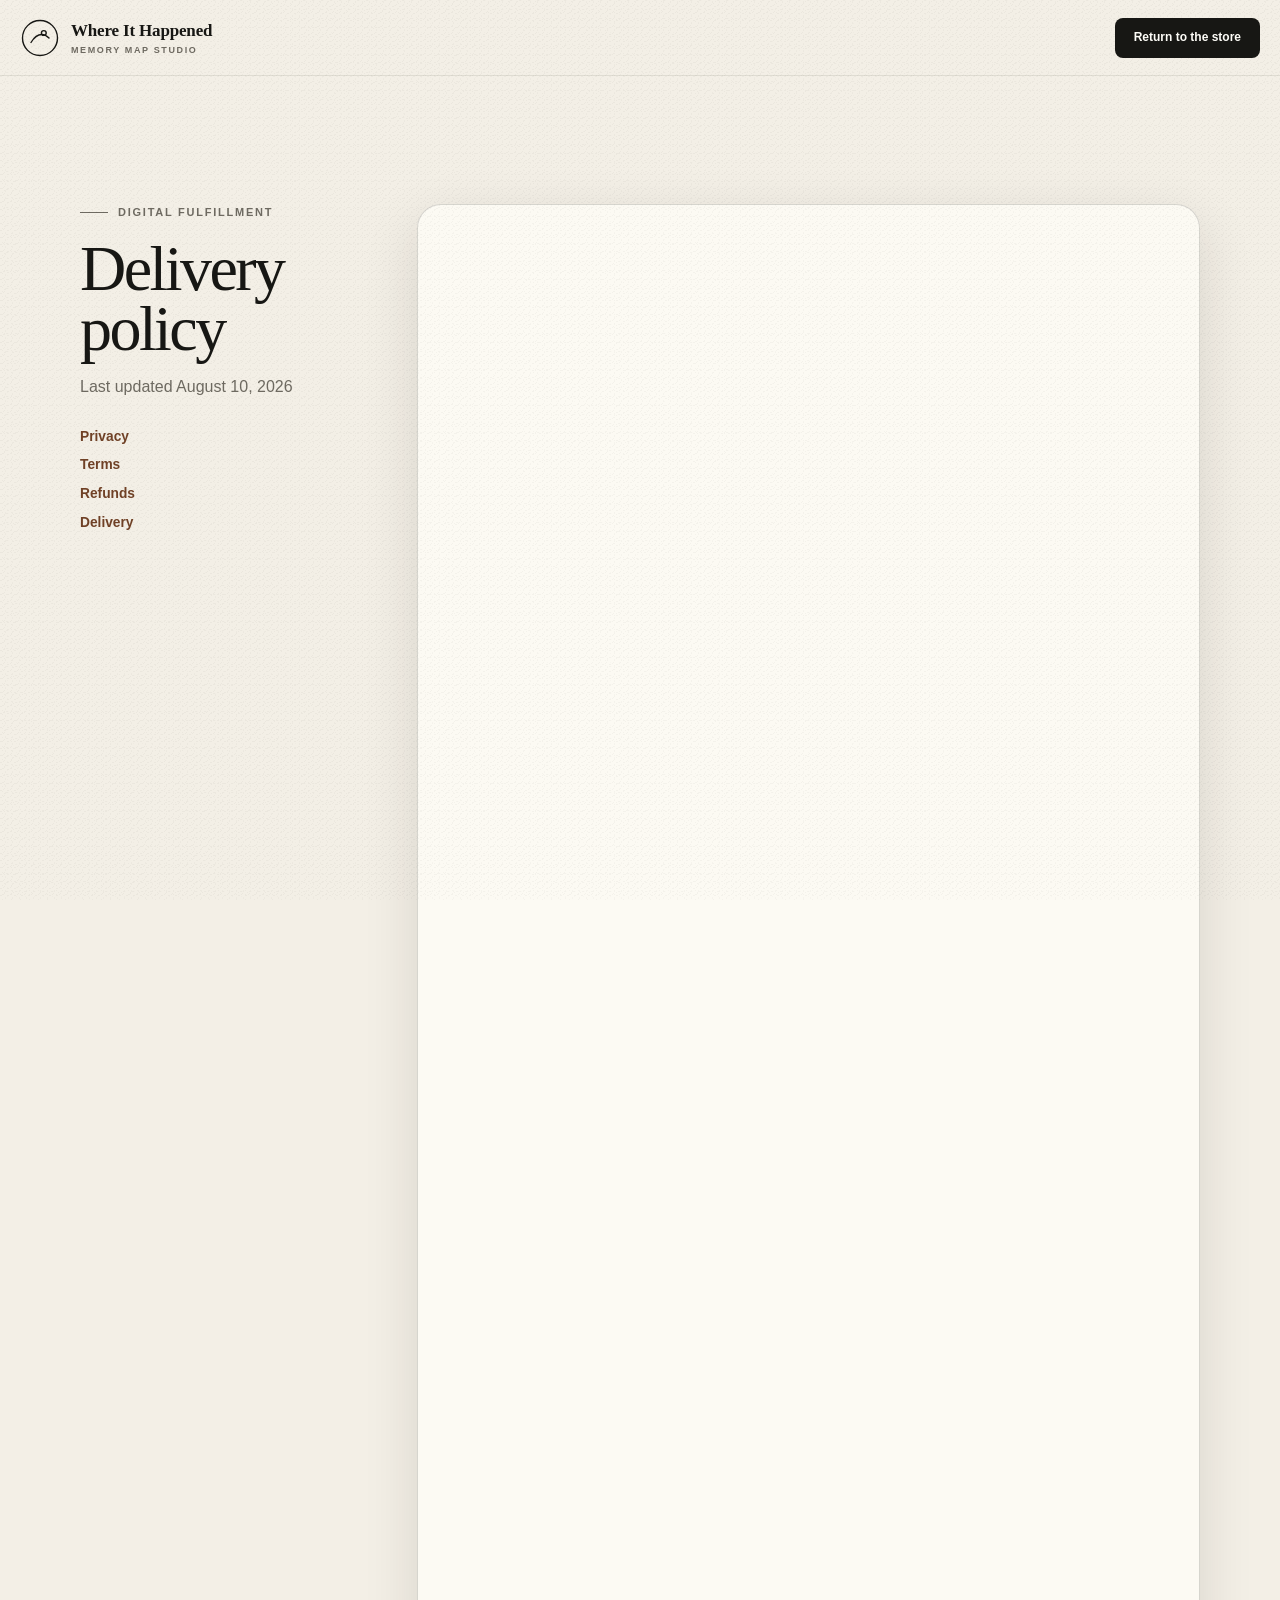
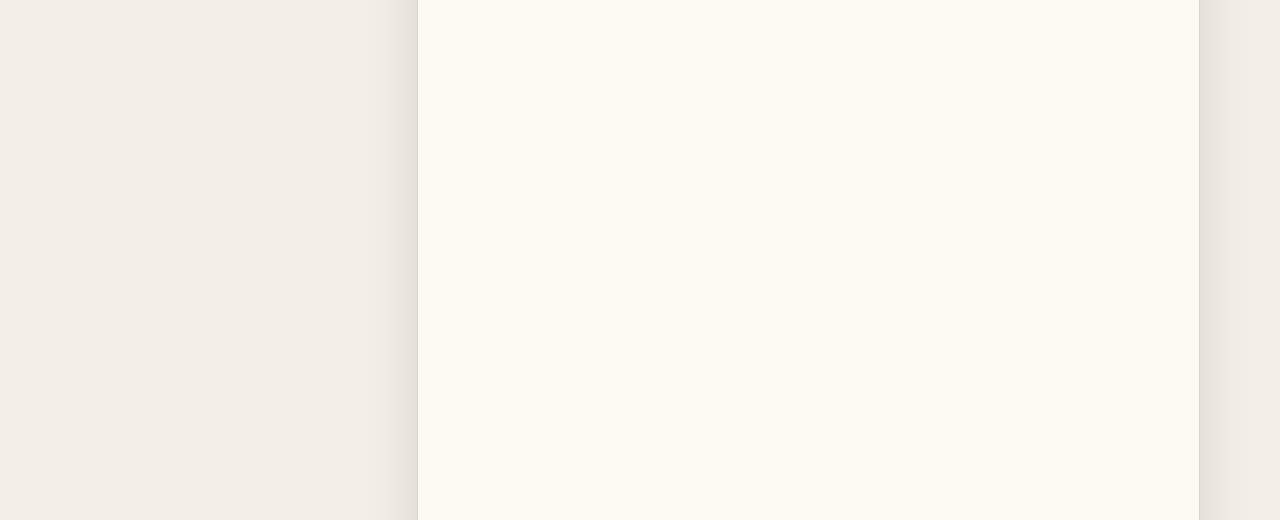
==== commit 92cd7a39: "Complete design and performance review" ====
--- a/delivery.html
+++ b/delivery.html
@@ -6,8 +6,7 @@
     <meta name="theme-color" content="#f3efe6" />
     <meta name="description" content="Digital delivery timing and file-package details for Where It Happened personalized map products." />
     <link rel="icon" href="./assets/favicon.svg" type="image/svg+xml" />
-    <link rel="stylesheet" href="./styles.css" />
-    <link rel="stylesheet" href="./storefront-v2.css" />
+    <link rel="stylesheet" href="./site.css" />
     <title>Delivery policy — Where It Happened</title>
   </head>
   <body class="policy-page">
--- a/site.css
+++ b/site.css
@@ -0,0 +1,8539 @@
+/* === styles.css === */
+:root {
+  --paper: #f3efe6;
+  --paper-deep: #e9e2d5;
+  --paper-light: #fbf8f2;
+  --ink: #171714;
+  --ink-soft: #3e3c36;
+  --muted: #6e6a61;
+  --line: rgba(23, 23, 20, 0.16);
+  --line-strong: rgba(23, 23, 20, 0.28);
+  --copper: #9d5f3b;
+  --copper-deep: #704126;
+  --brass: #c59b5c;
+  --moss: #41574c;
+  --night: #0b1220;
+  --night-soft: #101a2d;
+  --white: #fffef9;
+  --display: "Iowan Old Style", "Palatino Linotype", "Book Antiqua", Palatino, Georgia, serif;
+  --sans: Inter, ui-sans-serif, -apple-system, BlinkMacSystemFont, "Segoe UI", sans-serif;
+  --mono: "SFMono-Regular", Consolas, "Liberation Mono", monospace;
+  --shadow-soft: 0 18px 55px rgba(31, 27, 20, 0.12);
+  --shadow-deep: 0 32px 90px rgba(0, 0, 0, 0.28);
+  --radius-small: 8px;
+  --radius: 14px;
+  --radius-large: 24px;
+  --max-width: 1240px;
+}
+
+* {
+  box-sizing: border-box;
+}
+
+html {
+  scroll-behavior: smooth;
+  scroll-padding-top: 90px;
+}
+
+body {
+  min-width: 320px;
+  margin: 0;
+  background: var(--paper);
+  color: var(--ink);
+  font-family: var(--sans);
+  font-size: 16px;
+  line-height: 1.5;
+  text-rendering: optimizeLegibility;
+  -webkit-font-smoothing: antialiased;
+}
+
+body::selection {
+  color: var(--white);
+  background: var(--copper);
+}
+
+button,
+input,
+textarea,
+select {
+  font: inherit;
+}
+
+button,
+a {
+  -webkit-tap-highlight-color: transparent;
+}
+
+button {
+  color: inherit;
+}
+
+a {
+  color: inherit;
+  text-decoration: none;
+}
+
+img,
+svg {
+  display: block;
+  max-width: 100%;
+}
+
+button:focus-visible,
+a:focus-visible,
+input:focus-visible,
+textarea:focus-visible,
+summary:focus-visible,
+[role="option"]:focus-visible {
+  outline: 3px solid rgba(157, 95, 59, 0.36);
+  outline-offset: 3px;
+}
+
+.skip-link {
+  position: fixed;
+  top: 12px;
+  left: 12px;
+  z-index: 9999;
+  padding: 10px 14px;
+  border-radius: 8px;
+  background: var(--ink);
+  color: var(--white);
+  transform: translateY(-160%);
+  transition: transform 180ms ease;
+}
+
+.skip-link:focus {
+  transform: translateY(0);
+}
+
+.page-grain {
+  position: fixed;
+  inset: 0;
+  z-index: 999;
+  pointer-events: none;
+  opacity: 0.035;
+  background-image:
+    repeating-radial-gradient(circle at 15% 30%, #000 0 0.45px, transparent 0.6px 4px),
+    repeating-radial-gradient(circle at 80% 65%, #000 0 0.35px, transparent 0.55px 5px);
+  background-size: 7px 7px, 9px 9px;
+  mix-blend-mode: multiply;
+}
+
+.section-shell {
+  width: min(calc(100% - 40px), var(--max-width));
+  margin-inline: auto;
+}
+
+.site-header {
+  position: sticky;
+  top: 0;
+  z-index: 100;
+  display: flex;
+  align-items: center;
+  justify-content: space-between;
+  min-height: 76px;
+  padding: 12px max(20px, calc((100vw - var(--max-width)) / 2));
+  border-bottom: 1px solid rgba(23, 23, 20, 0.09);
+  background: rgba(243, 239, 230, 0.91);
+  backdrop-filter: blur(14px);
+}
+
+.brand {
+  display: inline-flex;
+  align-items: center;
+  gap: 11px;
+}
+
+.brand-mark {
+  display: grid;
+  width: 40px;
+  height: 40px;
+  place-items: center;
+  flex: 0 0 auto;
+}
+
+.brand-mark svg {
+  width: 100%;
+  height: 100%;
+  fill: none;
+  stroke: currentColor;
+  stroke-linecap: round;
+  stroke-linejoin: round;
+  stroke-width: 1.4;
+}
+
+.brand > span:last-child {
+  display: grid;
+  gap: 1px;
+}
+
+.brand strong {
+  font-family: var(--display);
+  font-size: 17px;
+  font-weight: 600;
+  letter-spacing: -0.01em;
+}
+
+.brand small {
+  color: var(--muted);
+  font-size: 9px;
+  font-weight: 700;
+  letter-spacing: 0.18em;
+  text-transform: uppercase;
+}
+
+.header-nav {
+  display: flex;
+  align-items: center;
+  gap: 28px;
+  color: var(--ink-soft);
+  font-size: 13px;
+  font-weight: 650;
+}
+
+.header-nav > a:not(.button) {
+  position: relative;
+}
+
+.header-nav > a:not(.button)::after,
+.text-link::after {
+  position: absolute;
+  right: 0;
+  bottom: -4px;
+  left: 0;
+  height: 1px;
+  background: currentColor;
+  content: "";
+  transform: scaleX(0);
+  transform-origin: right;
+  transition: transform 180ms ease;
+}
+
+.header-nav > a:not(.button):hover::after,
+.text-link:hover::after {
+  transform: scaleX(1);
+  transform-origin: left;
+}
+
+.button {
+  display: inline-flex;
+  min-height: 48px;
+  align-items: center;
+  justify-content: center;
+  gap: 10px;
+  border: 1px solid transparent;
+  border-radius: var(--radius-small);
+  cursor: pointer;
+  font-family: var(--sans);
+  font-size: 14px;
+  font-weight: 720;
+  line-height: 1.1;
+  transition:
+    transform 160ms ease,
+    background-color 160ms ease,
+    border-color 160ms ease,
+    box-shadow 160ms ease;
+}
+
+.button:hover {
+  transform: translateY(-1px);
+}
+
+.button:active {
+  transform: translateY(0);
+}
+
+.button[disabled] {
+  cursor: wait;
+  opacity: 0.6;
+  transform: none;
+}
+
+.button svg,
+.icon-text-button svg {
+  width: 18px;
+  height: 18px;
+  fill: none;
+  stroke: currentColor;
+  stroke-linecap: round;
+  stroke-linejoin: round;
+  stroke-width: 1.65;
+}
+
+.button-small {
+  min-height: 40px;
+  padding: 0 15px;
+  font-size: 12px;
+}
+
+.button-primary {
+  padding: 0 22px;
+  background: var(--copper);
+  color: var(--white);
+  box-shadow: 0 10px 24px rgba(112, 65, 38, 0.17);
+}
+
+.button-primary:hover {
+  background: var(--copper-deep);
+  box-shadow: 0 13px 28px rgba(112, 65, 38, 0.23);
+}
+
+.button-ink {
+  padding: 0 18px;
+  background: var(--ink);
+  color: var(--white);
+}
+
+.button-ink:hover {
+  background: #2b2a26;
+}
+
+.button-outline {
+  min-height: 44px;
+  padding: 0 16px;
+  border-color: var(--line-strong);
+  background: transparent;
+  color: var(--ink);
+}
+
+.button-outline:hover {
+  border-color: var(--ink);
+  background: rgba(23, 23, 20, 0.04);
+}
+
+.button-full {
+  width: 100%;
+}
+
+.eyebrow {
+  display: flex;
+  align-items: center;
+  gap: 10px;
+  margin: 0 0 18px;
+  color: var(--copper-deep);
+  font-size: 11px;
+  font-weight: 760;
+  letter-spacing: 0.16em;
+  text-transform: uppercase;
+}
+
+.eyebrow span {
+  width: 28px;
+  height: 1px;
+  background: currentColor;
+}
+
+.eyebrow-light {
+  color: #d6b88d;
+}
+
+.hero {
+  display: grid;
+  min-height: 740px;
+  grid-template-columns: minmax(0, 0.88fr) minmax(430px, 1.12fr);
+  align-items: center;
+  gap: clamp(50px, 7vw, 100px);
+  padding-block: clamp(70px, 9vw, 126px);
+}
+
+.hero-copy {
+  max-width: 560px;
+}
+
+.hero h1 {
+  max-width: 680px;
+  margin: 0;
+  font-family: var(--display);
+  font-size: clamp(52px, 6.2vw, 88px);
+  font-weight: 500;
+  letter-spacing: -0.055em;
+  line-height: 0.95;
+}
+
+.hero-lede {
+  max-width: 545px;
+  margin: 30px 0 0;
+  color: var(--ink-soft);
+  font-family: var(--display);
+  font-size: clamp(20px, 2vw, 25px);
+  line-height: 1.5;
+}
+
+.hero-actions {
+  display: flex;
+  align-items: center;
+  gap: 24px;
+  margin-top: 35px;
+}
+
+.text-link {
+  position: relative;
+  color: var(--ink);
+  font-size: 13px;
+  font-weight: 720;
+}
+
+.hero-notes {
+  display: flex;
+  flex-wrap: wrap;
+  gap: 10px 20px;
+  margin-top: 30px;
+  color: var(--muted);
+  font-size: 11px;
+  font-weight: 650;
+  letter-spacing: 0.04em;
+}
+
+.hero-notes span {
+  display: inline-flex;
+  align-items: center;
+  gap: 8px;
+}
+
+.hero-notes span::before {
+  width: 5px;
+  height: 5px;
+  border-radius: 50%;
+  background: var(--copper);
+  content: "";
+}
+
+.hero-art {
+  position: relative;
+  display: grid;
+  min-height: 610px;
+  place-items: center;
+}
+
+.hero-shadow {
+  position: absolute;
+  width: 78%;
+  height: 70%;
+  border-radius: 50%;
+  background: rgba(157, 95, 59, 0.2);
+  filter: blur(80px);
+  transform: translate(8%, 8%);
+}
+
+.sample-poster {
+  position: relative;
+  z-index: 2;
+  width: min(430px, 76vw);
+  aspect-ratio: 4 / 5;
+  overflow: hidden;
+  border: 8px solid #efe7d6;
+  background: #0b1220;
+  color: #efe0b7;
+  box-shadow: var(--shadow-deep);
+  transform: rotate(1.5deg);
+}
+
+.sample-poster::after {
+  position: absolute;
+  inset: 0;
+  border: 1px solid rgba(239, 224, 183, 0.25);
+  content: "";
+  pointer-events: none;
+}
+
+.sample-map {
+  position: absolute;
+  inset: 0 0 22%;
+  background:
+    radial-gradient(circle at 55% 46%, rgba(195, 153, 84, 0.13), transparent 31%),
+    #0b1220;
+}
+
+.sample-map svg {
+  width: 100%;
+  height: 100%;
+}
+
+.sample-roads,
+.sample-roads-faint {
+  fill: none;
+  stroke: #a98248;
+  stroke-linecap: round;
+  stroke-width: 2.2;
+  opacity: 0.72;
+}
+
+.sample-roads-faint {
+  stroke: #5c5141;
+  stroke-width: 1.1;
+  opacity: 0.5;
+}
+
+.sample-river {
+  fill: none;
+  stroke: #24405d;
+  stroke-width: 16;
+  opacity: 0.75;
+}
+
+.sample-pin-halo {
+  fill: rgba(238, 199, 130, 0.17);
+}
+
+.sample-pin {
+  fill: #efd39d;
+}
+
+.sample-caption {
+  position: absolute;
+  right: 7%;
+  bottom: 8%;
+  left: 7%;
+  z-index: 2;
+  text-align: center;
+}
+
+.sample-caption p {
+  margin: 0 0 7px;
+  font-size: 8px;
+  font-weight: 700;
+  letter-spacing: 0.44em;
+}
+
+.sample-caption h2 {
+  margin: 0;
+  font-family: var(--display);
+  font-size: clamp(36px, 5vw, 54px);
+  font-weight: 500;
+  letter-spacing: 0.18em;
+  line-height: 1;
+}
+
+.sample-caption span {
+  display: block;
+  margin-top: 10px;
+  font-family: var(--mono);
+  font-size: 6px;
+  letter-spacing: 0.18em;
+}
+
+.sample-poster > small {
+  position: absolute;
+  right: 12px;
+  bottom: 9px;
+  left: 12px;
+  color: rgba(239, 224, 183, 0.54);
+  font-family: var(--mono);
+  font-size: 5px;
+  letter-spacing: 0.06em;
+  text-align: center;
+}
+
+.hero-seal {
+  position: absolute;
+  right: -5px;
+  bottom: 11%;
+  z-index: 3;
+  display: grid;
+  width: 126px;
+  height: 126px;
+  place-content: center;
+  border: 1px solid rgba(23, 23, 20, 0.34);
+  border-radius: 50%;
+  background: var(--paper-light);
+  box-shadow: 0 10px 30px rgba(23, 23, 20, 0.12);
+  text-align: center;
+  transform: rotate(-8deg);
+}
+
+.hero-seal::before,
+.hero-seal::after {
+  position: absolute;
+  inset: 7px;
+  border: 1px dashed rgba(23, 23, 20, 0.22);
+  border-radius: 50%;
+  content: "";
+}
+
+.hero-seal::after {
+  inset: 16px;
+  border-style: solid;
+  opacity: 0.35;
+}
+
+.hero-seal span,
+.hero-seal strong {
+  position: relative;
+  z-index: 1;
+  display: block;
+}
+
+.hero-seal span {
+  color: var(--muted);
+  font-size: 7px;
+  font-weight: 750;
+  letter-spacing: 0.15em;
+  text-transform: uppercase;
+}
+
+.hero-seal strong {
+  margin: 2px 0;
+  font-family: var(--display);
+  font-size: 16px;
+  font-style: italic;
+  font-weight: 500;
+}
+
+.statement-strip {
+  display: flex;
+  align-items: center;
+  justify-content: center;
+  gap: 28px;
+  min-height: 96px;
+  padding: 20px;
+  border-top: 1px solid var(--line);
+  border-bottom: 1px solid var(--line);
+  background: var(--paper-deep);
+  color: var(--ink-soft);
+  font-family: var(--display);
+  font-size: clamp(18px, 2vw, 24px);
+  font-style: italic;
+  text-align: center;
+}
+
+.statement-strip p {
+  margin: 0;
+}
+
+.statement-strip span {
+  width: 42px;
+  height: 1px;
+  background: var(--copper);
+}
+
+.examples,
+.how,
+.closing {
+  padding-block: clamp(84px, 10vw, 140px);
+}
+
+.section-heading h2,
+.closing h2,
+.creator-heading h2 {
+  margin: 0;
+  font-family: var(--display);
+  font-size: clamp(42px, 5vw, 68px);
+  font-weight: 500;
+  letter-spacing: -0.045em;
+  line-height: 1.03;
+}
+
+.split-heading {
+  display: grid;
+  grid-template-columns: minmax(0, 1.15fr) minmax(300px, 0.55fr);
+  align-items: end;
+  gap: 60px;
+}
+
+.split-heading > p {
+  margin: 0 0 5px;
+  color: var(--muted);
+  font-size: 15px;
+  line-height: 1.75;
+}
+
+.example-grid {
+  display: grid;
+  grid-template-columns: repeat(3, minmax(0, 1fr));
+  gap: 16px;
+  margin-top: 54px;
+}
+
+.example-card {
+  position: relative;
+  display: grid;
+  min-height: 285px;
+  align-content: end;
+  overflow: hidden;
+  padding: 24px;
+  border: 1px solid rgba(23, 23, 20, 0.16);
+  border-radius: 2px;
+  cursor: pointer;
+  text-align: left;
+  transition:
+    transform 180ms ease,
+    box-shadow 180ms ease,
+    border-color 180ms ease;
+}
+
+.example-card:hover {
+  border-color: rgba(23, 23, 20, 0.38);
+  box-shadow: var(--shadow-soft);
+  transform: translateY(-5px);
+}
+
+.example-card::before,
+.example-mini-map::before,
+.example-mini-map::after {
+  position: absolute;
+  content: "";
+}
+
+.example-card::before {
+  inset: 0;
+  opacity: 0.4;
+  background-image:
+    linear-gradient(24deg, transparent 46%, currentColor 47%, currentColor 48%, transparent 49%),
+    linear-gradient(108deg, transparent 42%, currentColor 43%, currentColor 44%, transparent 45%),
+    linear-gradient(-42deg, transparent 57%, currentColor 58%, currentColor 59%, transparent 60%);
+  background-position: 0 0, 13px 4px, 9px 11px;
+  background-size: 44px 44px, 58px 58px, 66px 66px;
+  mask-image: linear-gradient(to bottom, #000 0 68%, transparent 84%);
+}
+
+.example-number {
+  position: absolute;
+  top: 18px;
+  right: 20px;
+  z-index: 2;
+  font-family: var(--mono);
+  font-size: 10px;
+  letter-spacing: 0.12em;
+  opacity: 0.65;
+}
+
+.example-mini-map {
+  position: absolute;
+  top: 37%;
+  left: 53%;
+  z-index: 2;
+  width: 12px;
+  height: 12px;
+  border: 2px solid currentColor;
+  border-radius: 50%;
+  transform: translate(-50%, -50%);
+}
+
+.example-mini-map::before {
+  inset: -10px;
+  border: 1px solid currentColor;
+  border-radius: 50%;
+  opacity: 0.3;
+}
+
+.example-mini-map::after {
+  top: 50%;
+  left: 50%;
+  width: 74px;
+  height: 1px;
+  background: currentColor;
+  opacity: 0.28;
+  transform: translate(-50%, -50%) rotate(-31deg);
+}
+
+.example-card strong,
+.example-card small {
+  position: relative;
+  z-index: 2;
+}
+
+.example-card strong {
+  font-family: var(--display);
+  font-size: 26px;
+  font-weight: 520;
+}
+
+.example-card small {
+  margin-top: 5px;
+  font-size: 10px;
+  font-weight: 700;
+  letter-spacing: 0.13em;
+  opacity: 0.72;
+  text-transform: uppercase;
+}
+
+.example-card-dark {
+  background: #101827;
+  color: #e8d4a8;
+}
+
+.example-card-warm {
+  background: #623d2d;
+  color: #f4dfc9;
+}
+
+.example-card-paper {
+  background: #f8f4eb;
+  color: #24231f;
+}
+
+.example-card-fjord {
+  background: #486266;
+  color: #edf2ed;
+}
+
+.example-card-ink {
+  background: #151515;
+  color: #f5f0e8;
+}
+
+.example-card-sand {
+  background: #d9c39c;
+  color: #31291e;
+}
+
+.how {
+  border-top: 1px solid var(--line);
+}
+
+.centered-heading {
+  max-width: 780px;
+  margin-inline: auto;
+  text-align: center;
+}
+
+.centered-heading .eyebrow {
+  justify-content: center;
+}
+
+.steps {
+  display: grid;
+  grid-template-columns: repeat(3, minmax(0, 1fr));
+  gap: 0;
+  margin: 66px 0 0;
+  padding: 0;
+  list-style: none;
+}
+
+.steps li {
+  display: grid;
+  grid-template-columns: 44px 1fr;
+  gap: 18px;
+  min-height: 170px;
+  padding: 0 36px;
+  border-left: 1px solid var(--line);
+}
+
+.steps li:first-child {
+  padding-left: 0;
+  border-left: 0;
+}
+
+.steps li:last-child {
+  padding-right: 0;
+}
+
+.steps > li > span {
+  display: grid;
+  width: 38px;
+  height: 38px;
+  place-items: center;
+  border: 1px solid var(--line-strong);
+  border-radius: 50%;
+  color: var(--copper-deep);
+  font-family: var(--display);
+  font-size: 17px;
+}
+
+.steps h3 {
+  margin: 3px 0 9px;
+  font-family: var(--display);
+  font-size: 25px;
+  font-weight: 550;
+}
+
+.steps p {
+  margin: 0;
+  color: var(--muted);
+  font-size: 14px;
+  line-height: 1.7;
+}
+
+.creator-section {
+  position: relative;
+  overflow: clip;
+  padding: clamp(78px, 9vw, 120px) 0 0;
+  background: #10100f;
+  color: #f5f0e8;
+}
+
+.creator-section::before {
+  position: absolute;
+  inset: 0 0 auto;
+  height: 420px;
+  background:
+    radial-gradient(circle at 17% 0%, rgba(157, 95, 59, 0.21), transparent 36%),
+    radial-gradient(circle at 85% 15%, rgba(93, 122, 111, 0.16), transparent 28%);
+  content: "";
+  pointer-events: none;
+}
+
+.creator-heading {
+  position: relative;
+  z-index: 1;
+  display: grid;
+  grid-template-columns: minmax(0, 1fr) minmax(260px, 420px);
+  align-items: end;
+  gap: 60px;
+  padding-bottom: 46px;
+}
+
+.creator-heading > p {
+  margin: 0 0 5px;
+  color: rgba(245, 240, 232, 0.62);
+  font-size: 14px;
+  line-height: 1.75;
+}
+
+.creator-workspace {
+  position: relative;
+  z-index: 2;
+  display: grid;
+  width: min(calc(100% - 28px), 1510px);
+  min-height: 920px;
+  grid-template-columns: minmax(330px, 410px) minmax(0, 1fr);
+  margin-inline: auto;
+  overflow: hidden;
+  border: 1px solid rgba(255, 255, 255, 0.12);
+  border-bottom: 0;
+  border-radius: 18px 18px 0 0;
+  background: #151513;
+  box-shadow: 0 -20px 80px rgba(0, 0, 0, 0.25);
+}
+
+.control-panel {
+  overflow: visible;
+  border-right: 1px solid rgba(255, 255, 255, 0.11);
+  background: #171715;
+}
+
+.control-panel-header,
+.preview-toolbar {
+  display: flex;
+  min-height: 64px;
+  align-items: center;
+  justify-content: space-between;
+  padding: 14px 20px;
+  border-bottom: 1px solid rgba(255, 255, 255, 0.1);
+}
+
+.control-panel-header > div {
+  display: flex;
+  align-items: center;
+  gap: 9px;
+  font-size: 12px;
+  letter-spacing: 0.04em;
+}
+
+.status-dot {
+  width: 7px;
+  height: 7px;
+  border-radius: 50%;
+  background: #8cb498;
+  box-shadow: 0 0 0 5px rgba(140, 180, 152, 0.12);
+}
+
+.icon-text-button {
+  display: inline-flex;
+  min-height: 38px;
+  align-items: center;
+  gap: 6px;
+  padding: 0 8px;
+  border: 0;
+  background: transparent;
+  color: rgba(245, 240, 232, 0.66);
+  cursor: pointer;
+  font-size: 11px;
+  font-weight: 700;
+}
+
+.icon-text-button:hover {
+  color: #fff;
+}
+
+.control-group {
+  margin: 0;
+  padding: 24px 20px 26px;
+  border: 0;
+  border-bottom: 1px solid rgba(255, 255, 255, 0.09);
+}
+
+.control-group legend {
+  display: flex;
+  width: 100%;
+  align-items: center;
+  gap: 10px;
+  margin: 0 0 18px;
+  padding: 0;
+  color: #f5f0e8;
+  font-size: 12px;
+  font-weight: 750;
+  letter-spacing: 0.035em;
+}
+
+.control-group legend span {
+  color: #b98e65;
+  font-family: var(--mono);
+  font-size: 9px;
+  letter-spacing: 0.12em;
+}
+
+.occasion-grid {
+  display: flex;
+  flex-wrap: wrap;
+  gap: 8px;
+}
+
+.choice-chip {
+  min-height: 38px;
+  padding: 0 12px;
+  border: 1px solid rgba(255, 255, 255, 0.14);
+  border-radius: 999px;
+  background: transparent;
+  color: rgba(245, 240, 232, 0.72);
+  cursor: pointer;
+  font-size: 11px;
+  font-weight: 680;
+  transition:
+    border-color 150ms ease,
+    background-color 150ms ease,
+    color 150ms ease;
+}
+
+.choice-chip:hover,
+.choice-chip.is-selected {
+  border-color: #c39267;
+  background: rgba(195, 146, 103, 0.12);
+  color: #fff8ed;
+}
+
+.field {
+  position: relative;
+  display: grid;
+  gap: 7px;
+  margin-top: 15px;
+}
+
+.control-group > .field:first-of-type {
+  margin-top: 0;
+}
+
+.field label,
+.field-label {
+  color: rgba(245, 240, 232, 0.68);
+  font-size: 10px;
+  font-weight: 720;
+  letter-spacing: 0.08em;
+  text-transform: uppercase;
+}
+
+.field label span {
+  color: rgba(245, 240, 232, 0.38);
+  font-weight: 550;
+  letter-spacing: 0;
+  text-transform: none;
+}
+
+.field input,
+.field textarea {
+  width: 100%;
+  border: 1px solid rgba(255, 255, 255, 0.15);
+  border-radius: 8px;
+  outline: 0;
+  background: #11110f;
+  color: #fffaf3;
+  transition:
+    border-color 150ms ease,
+    box-shadow 150ms ease;
+}
+
+.field input {
+  min-height: 44px;
+  padding: 0 12px;
+}
+
+.field textarea {
+  min-height: 74px;
+  padding: 11px 12px;
+  resize: vertical;
+  line-height: 1.45;
+}
+
+.field input::placeholder,
+.field textarea::placeholder {
+  color: rgba(245, 240, 232, 0.28);
+}
+
+.field input:focus,
+.field textarea:focus {
+  border-color: #bd8a60;
+  box-shadow: 0 0 0 3px rgba(189, 138, 96, 0.12);
+}
+
+.combobox-wrap {
+  position: relative;
+}
+
+.combobox-wrap input {
+  padding-right: 38px;
+  padding-left: 38px;
+}
+
+.field-icon {
+  position: absolute;
+  top: 13px;
+  left: 12px;
+  z-index: 2;
+  width: 18px;
+  height: 18px;
+  fill: none;
+  stroke: rgba(245, 240, 232, 0.48);
+  stroke-linecap: round;
+  stroke-linejoin: round;
+  stroke-width: 1.5;
+  pointer-events: none;
+}
+
+.input-clear {
+  position: absolute;
+  top: 6px;
+  right: 6px;
+  z-index: 2;
+  display: grid;
+  width: 32px;
+  height: 32px;
+  place-items: center;
+  border: 0;
+  border-radius: 6px;
+  background: transparent;
+  color: rgba(245, 240, 232, 0.45);
+  cursor: pointer;
+  font-size: 20px;
+}
+
+.input-clear:hover {
+  background: rgba(255, 255, 255, 0.06);
+  color: #fff;
+}
+
+.combobox-list {
+  position: absolute;
+  top: calc(100% + 6px);
+  right: 0;
+  left: 0;
+  z-index: 70;
+  max-height: 280px;
+  overflow-y: auto;
+  padding: 5px;
+  border: 1px solid rgba(255, 255, 255, 0.16);
+  border-radius: 9px;
+  background: #24231f;
+  box-shadow: 0 18px 45px rgba(0, 0, 0, 0.46);
+}
+
+.combobox-option {
+  display: flex;
+  width: 100%;
+  min-height: 46px;
+  align-items: center;
+  justify-content: space-between;
+  gap: 12px;
+  padding: 8px 10px;
+  border: 0;
+  border-radius: 6px;
+  background: transparent;
+  color: #f5f0e8;
+  cursor: pointer;
+  text-align: left;
+}
+
+.combobox-option:hover,
+.combobox-option.is-active,
+.combobox-option[aria-selected="true"] {
+  background: rgba(195, 146, 103, 0.14);
+}
+
+.combobox-option strong {
+  display: block;
+  font-size: 12px;
+}
+
+.combobox-option small {
+  color: rgba(245, 240, 232, 0.52);
+  font-size: 10px;
+}
+
+.combobox-option span:last-child {
+  color: rgba(245, 240, 232, 0.35);
+  font-family: var(--mono);
+  font-size: 8px;
+}
+
+.empty-option {
+  padding: 18px 12px;
+  color: rgba(245, 240, 232, 0.52);
+  font-size: 11px;
+  line-height: 1.6;
+}
+
+.field-help,
+.character-count {
+  color: rgba(245, 240, 232, 0.42);
+  font-size: 9px;
+}
+
+.field-help {
+  margin: 0;
+}
+
+.character-count {
+  position: absolute;
+  right: 8px;
+  bottom: -16px;
+}
+
+.advanced-location {
+  margin-top: 14px;
+  border-top: 1px solid rgba(255, 255, 255, 0.08);
+}
+
+.advanced-location summary {
+  display: flex;
+  min-height: 44px;
+  align-items: center;
+  justify-content: space-between;
+  cursor: pointer;
+  color: rgba(245, 240, 232, 0.72);
+  font-size: 11px;
+  font-weight: 700;
+  list-style: none;
+}
+
+.advanced-location summary::-webkit-details-marker {
+  display: none;
+}
+
+.advanced-location summary::after {
+  color: rgba(245, 240, 232, 0.55);
+  content: "+";
+  font-size: 18px;
+  font-weight: 400;
+}
+
+.advanced-location[open] summary::after {
+  content: "−";
+}
+
+.advanced-location summary span {
+  margin-left: auto;
+  margin-right: 12px;
+  color: rgba(245, 240, 232, 0.35);
+  font-size: 9px;
+  font-weight: 500;
+}
+
+.coordinate-grid,
+.two-column-fields {
+  display: grid;
+  grid-template-columns: repeat(2, minmax(0, 1fr));
+  gap: 10px;
+}
+
+.compact-field {
+  margin-top: 6px;
+  margin-bottom: 12px;
+}
+
+.two-column-fields .field {
+  margin-top: 15px;
+}
+
+.theme-grid {
+  display: grid;
+  grid-template-columns: repeat(2, minmax(0, 1fr));
+  gap: 9px;
+}
+
+.theme-choice {
+  position: relative;
+  display: grid;
+  min-height: 104px;
+  align-content: end;
+  padding: 10px;
+  overflow: hidden;
+  border: 1px solid rgba(255, 255, 255, 0.13);
+  border-radius: 9px;
+  background: #11110f;
+  color: rgba(245, 240, 232, 0.75);
+  cursor: pointer;
+  text-align: left;
+  transition:
+    border-color 150ms ease,
+    transform 150ms ease;
+}
+
+.theme-choice:hover {
+  transform: translateY(-1px);
+}
+
+.theme-choice.is-selected {
+  border-color: #d0a271;
+  color: #fff;
+  box-shadow: 0 0 0 2px rgba(208, 162, 113, 0.12);
+}
+
+.theme-choice.is-selected::after {
+  position: absolute;
+  top: 7px;
+  right: 7px;
+  display: grid;
+  width: 18px;
+  height: 18px;
+  place-items: center;
+  border-radius: 50%;
+  background: #d0a271;
+  color: #171715;
+  content: "✓";
+  font-size: 10px;
+  font-weight: 900;
+}
+
+.theme-swatch {
+  position: absolute;
+  inset: 0 0 38px;
+  display: grid;
+  grid-template-columns: repeat(3, 1fr);
+  opacity: 0.94;
+}
+
+.theme-swatch i {
+  display: block;
+}
+
+.theme-swatch-paper i:nth-child(1) { background: #efe7d7; }
+.theme-swatch-paper i:nth-child(2) { background: #b7ad9b; }
+.theme-swatch-paper i:nth-child(3) { background: #69645b; }
+.theme-swatch-editorial i:nth-child(1) { background: #fffdf7; }
+.theme-swatch-editorial i:nth-child(2) { background: #d4d4d0; }
+.theme-swatch-editorial i:nth-child(3) { background: #303333; }
+.theme-swatch-heritage i:nth-child(1) { background: #c9ad7d; }
+.theme-swatch-heritage i:nth-child(2) { background: #5a3a2c; }
+.theme-swatch-heritage i:nth-child(3) { background: #1e1917; }
+.theme-swatch-midnight i:nth-child(1) { background: #0a1120; }
+.theme-swatch-midnight i:nth-child(2) { background: #92733f; }
+.theme-swatch-midnight i:nth-child(3) { background: #e5c888; }
+.theme-swatch-fjord i:nth-child(1) { background: #263f45; }
+.theme-swatch-fjord i:nth-child(2) { background: #78979a; }
+.theme-swatch-fjord i:nth-child(3) { background: #e8eee9; }
+
+.theme-choice strong {
+  position: relative;
+  z-index: 2;
+  font-size: 11px;
+}
+
+.theme-choice small {
+  position: relative;
+  z-index: 2;
+  color: currentColor;
+  font-size: 8px;
+  opacity: 0.52;
+}
+
+.field-label {
+  margin-bottom: 9px;
+}
+
+.control-spacer {
+  margin-top: 18px;
+}
+
+.segmented-control {
+  display: grid;
+  overflow: hidden;
+  border: 1px solid rgba(255, 255, 255, 0.14);
+  border-radius: 8px;
+}
+
+.segmented-control.three-up {
+  grid-template-columns: repeat(3, minmax(0, 1fr));
+}
+
+.segmented-control button {
+  min-height: 42px;
+  padding: 0 6px;
+  border: 0;
+  border-left: 1px solid rgba(255, 255, 255, 0.1);
+  background: transparent;
+  color: rgba(245, 240, 232, 0.55);
+  cursor: pointer;
+  font-size: 10px;
+  font-weight: 680;
+}
+
+.segmented-control button:first-child {
+  border-left: 0;
+}
+
+.segmented-control button:hover,
+.segmented-control button.is-selected {
+  background: rgba(195, 146, 103, 0.13);
+  color: #fff;
+}
+
+.format-grid {
+  display: grid;
+  grid-template-columns: repeat(3, minmax(0, 1fr));
+  gap: 8px;
+}
+
+.format-choice {
+  display: grid;
+  min-height: 92px;
+  place-items: center;
+  align-content: center;
+  gap: 3px;
+  border: 1px solid rgba(255, 255, 255, 0.13);
+  border-radius: 8px;
+  background: transparent;
+  color: rgba(245, 240, 232, 0.58);
+  cursor: pointer;
+}
+
+.format-choice:hover,
+.format-choice.is-selected {
+  border-color: #be8e64;
+  background: rgba(190, 142, 100, 0.1);
+  color: #fff;
+}
+
+.format-choice strong {
+  font-size: 9px;
+}
+
+.format-choice small {
+  font-family: var(--mono);
+  font-size: 7px;
+  opacity: 0.52;
+}
+
+.format-icon {
+  display: block;
+  border: 1px solid currentColor;
+  background: rgba(255, 255, 255, 0.05);
+}
+
+.format-icon-portrait {
+  width: 22px;
+  height: 28px;
+}
+
+.format-icon-square {
+  width: 25px;
+  height: 25px;
+}
+
+.format-icon-wallpaper {
+  width: 16px;
+  height: 29px;
+  border-radius: 3px;
+}
+
+.range-row {
+  display: flex;
+  align-items: center;
+  justify-content: space-between;
+  margin-bottom: 11px;
+  color: rgba(245, 240, 232, 0.67);
+  font-size: 10px;
+  font-weight: 700;
+  letter-spacing: 0.07em;
+  text-transform: uppercase;
+}
+
+.range-row output {
+  font-family: var(--mono);
+  font-size: 9px;
+}
+
+.range-input {
+  width: 100%;
+  height: 20px;
+  margin: 0;
+  appearance: none;
+  background: transparent;
+}
+
+.range-input::-webkit-slider-runnable-track {
+  height: 3px;
+  border-radius: 99px;
+  background: rgba(255, 255, 255, 0.19);
+}
+
+.range-input::-webkit-slider-thumb {
+  width: 17px;
+  height: 17px;
+  margin-top: -7px;
+  appearance: none;
+  border: 4px solid #171715;
+  border-radius: 50%;
+  background: #d0a271;
+  box-shadow: 0 0 0 1px #d0a271;
+}
+
+.range-input::-moz-range-track {
+  height: 3px;
+  border-radius: 99px;
+  background: rgba(255, 255, 255, 0.19);
+}
+
+.range-input::-moz-range-thumb {
+  width: 10px;
+  height: 10px;
+  border: 4px solid #171715;
+  border-radius: 50%;
+  background: #d0a271;
+  box-shadow: 0 0 0 1px #d0a271;
+}
+
+.toggle-list {
+  margin: 18px 0;
+  border-top: 1px solid rgba(255, 255, 255, 0.08);
+}
+
+.toggle-row {
+  display: flex;
+  min-height: 62px;
+  align-items: center;
+  justify-content: space-between;
+  gap: 16px;
+  border-bottom: 1px solid rgba(255, 255, 255, 0.08);
+  cursor: pointer;
+}
+
+.toggle-row > span {
+  display: grid;
+  gap: 2px;
+}
+
+.toggle-row strong {
+  font-size: 11px;
+  font-weight: 680;
+}
+
+.toggle-row small {
+  color: rgba(245, 240, 232, 0.42);
+  font-size: 8px;
+}
+
+.toggle-row input {
+  position: absolute;
+  opacity: 0;
+  pointer-events: none;
+}
+
+.toggle-row i {
+  position: relative;
+  display: block;
+  width: 36px;
+  height: 20px;
+  flex: 0 0 auto;
+  border: 1px solid rgba(255, 255, 255, 0.23);
+  border-radius: 99px;
+  background: rgba(255, 255, 255, 0.06);
+  transition: background-color 150ms ease;
+}
+
+.toggle-row i::after {
+  position: absolute;
+  top: 3px;
+  left: 3px;
+  width: 12px;
+  height: 12px;
+  border-radius: 50%;
+  background: rgba(255, 255, 255, 0.72);
+  content: "";
+  transition:
+    transform 150ms ease,
+    background-color 150ms ease;
+}
+
+.toggle-row input:checked + i {
+  border-color: #bd8c61;
+  background: #7d5337;
+}
+
+.toggle-row input:checked + i::after {
+  background: #fff5e9;
+  transform: translateX(16px);
+}
+
+.toggle-row input:focus-visible + i {
+  outline: 3px solid rgba(189, 140, 97, 0.3);
+  outline-offset: 3px;
+}
+
+.preview-panel {
+  display: flex;
+  min-width: 0;
+  flex-direction: column;
+  background:
+    radial-gradient(circle at 50% 34%, rgba(174, 137, 91, 0.07), transparent 36%),
+    #0f0f0e;
+}
+
+.preview-toolbar {
+  color: rgba(245, 240, 232, 0.66);
+}
+
+.preview-toolbar > div {
+  display: grid;
+  gap: 3px;
+}
+
+.preview-status {
+  display: inline-flex;
+  align-items: center;
+  gap: 7px;
+  font-size: 9px;
+  font-weight: 740;
+  letter-spacing: 0.1em;
+  text-transform: uppercase;
+}
+
+.preview-status i {
+  width: 5px;
+  height: 5px;
+  border-radius: 50%;
+  background: #82aa8e;
+}
+
+.preview-toolbar strong {
+  color: #f5f0e8;
+  font-family: var(--display);
+  font-size: 15px;
+  font-weight: 520;
+}
+
+.preview-toolbar > p {
+  margin: 0;
+  font-size: 9px;
+}
+
+.poster-stage {
+  display: grid;
+  min-height: 650px;
+  flex: 1;
+  place-items: center;
+  padding: clamp(26px, 4vw, 64px);
+  overflow: hidden;
+}
+
+.poster-frame {
+  position: relative;
+  width: min(100%, 520px);
+  max-height: 720px;
+  border: 8px solid #eae2d4;
+  background: #eae2d4;
+  box-shadow: 0 28px 75px rgba(0, 0, 0, 0.5);
+  transition:
+    width 260ms ease,
+    aspect-ratio 260ms ease;
+}
+
+.poster-frame::before {
+  position: absolute;
+  inset: -14px;
+  z-index: -1;
+  border: 1px solid rgba(255, 255, 255, 0.07);
+  content: "";
+}
+
+.poster-frame.format-portrait {
+  aspect-ratio: 4 / 5;
+}
+
+.poster-frame.format-square {
+  width: min(100%, 590px);
+  aspect-ratio: 1;
+}
+
+.poster-frame.format-wallpaper {
+  width: min(70%, 355px);
+  aspect-ratio: 9 / 16;
+}
+
+.poster {
+  position: relative;
+  display: grid;
+  width: 100%;
+  height: 100%;
+  min-height: 0;
+  overflow: hidden;
+  background: var(--poster-bg, #0b1220);
+  color: var(--poster-text, #ead39e);
+  isolation: isolate;
+}
+
+.poster::after {
+  position: absolute;
+  inset: 0;
+  z-index: 8;
+  border: 1px solid var(--poster-line, rgba(255, 255, 255, 0.2));
+  content: "";
+  pointer-events: none;
+}
+
+.poster-map-wrap {
+  position: relative;
+  z-index: 1;
+  min-height: 0;
+  overflow: hidden;
+  background: var(--poster-bg, #0b1220);
+}
+
+.poster-map,
+.poster-map .maplibregl-canvas-container,
+.poster-map .maplibregl-canvas {
+  width: 100%;
+  height: 100%;
+}
+
+.poster-map .maplibregl-control-container {
+  display: none;
+}
+
+.poster-map .maplibregl-canvas {
+  cursor: grab;
+}
+
+.poster-map .maplibregl-canvas:active {
+  cursor: grabbing;
+}
+
+.map-fallback {
+  position: absolute;
+  inset: 0;
+  z-index: 3;
+  display: grid;
+  place-items: center;
+  background: var(--poster-bg, #0b1220);
+  color: var(--poster-text, #ead39e);
+  text-align: center;
+}
+
+.map-fallback[hidden] {
+  display: none;
+}
+
+.map-fallback svg {
+  position: absolute;
+  inset: 0;
+  width: 100%;
+  height: 100%;
+  fill: none;
+  stroke: currentColor;
+  stroke-width: 1.5;
+  opacity: 0.17;
+}
+
+.map-fallback div {
+  position: relative;
+  z-index: 2;
+  display: grid;
+  max-width: 260px;
+  gap: 6px;
+  padding: 20px;
+}
+
+.map-fallback strong {
+  font-family: var(--display);
+  font-size: 22px;
+  font-weight: 520;
+}
+
+.map-fallback span {
+  font-size: 9px;
+  line-height: 1.6;
+  opacity: 0.67;
+}
+
+.poster-overlay {
+  position: absolute;
+  inset: 0;
+  z-index: 2;
+  pointer-events: none;
+}
+
+.poster-copy {
+  position: relative;
+  z-index: 5;
+  display: grid;
+  align-content: center;
+  padding: clamp(12px, 3vw, 28px);
+  background: var(--poster-bg, #0b1220);
+  text-align: center;
+}
+
+.poster-kicker,
+.poster-subtitle,
+.poster-date,
+.poster-dedication {
+  margin: 0;
+}
+
+.poster-kicker {
+  font-size: clamp(5px, 0.72vw, 8px);
+  font-weight: 760;
+  letter-spacing: 0.38em;
+  opacity: 0.8;
+}
+
+.poster-copy h3 {
+  max-width: 100%;
+  margin: clamp(5px, 1vw, 10px) 0 0;
+  overflow-wrap: anywhere;
+  font-family: var(--display);
+  font-size: clamp(27px, 5vw, 54px);
+  font-weight: 500;
+  letter-spacing: 0.12em;
+  line-height: 0.96;
+  text-indent: 0.12em;
+}
+
+.poster-subtitle {
+  margin-top: clamp(8px, 1.5vw, 15px);
+  font-family: var(--sans);
+  font-size: clamp(5px, 0.9vw, 9px);
+  font-weight: 760;
+  letter-spacing: 0.22em;
+}
+
+.poster-date {
+  margin-top: 5px;
+  font-family: var(--mono);
+  font-size: clamp(4px, 0.68vw, 7px);
+  letter-spacing: 0.16em;
+  opacity: 0.68;
+}
+
+.poster-dedication {
+  max-width: 78%;
+  margin: 7px auto 0;
+  font-family: var(--display);
+  font-size: clamp(7px, 1vw, 11px);
+  font-style: italic;
+  line-height: 1.3;
+  opacity: 0.72;
+}
+
+.poster-attribution {
+  position: absolute;
+  right: 8px;
+  bottom: 5px;
+  left: 8px;
+  z-index: 9;
+  color: currentColor;
+  font-family: var(--mono);
+  font-size: clamp(3px, 0.44vw, 5px);
+  letter-spacing: 0.02em;
+  opacity: 0.48;
+  pointer-events: none;
+  text-align: center;
+}
+
+.layout-classic {
+  grid-template-rows: minmax(0, 76%) minmax(0, 24%);
+}
+
+.layout-classic .poster-map-wrap {
+  grid-row: 1;
+}
+
+.layout-classic .poster-copy {
+  grid-row: 2;
+}
+
+.layout-classic .poster-overlay {
+  background: linear-gradient(to bottom, transparent 85%, var(--poster-bg) 100%);
+}
+
+.layout-full {
+  display: block;
+}
+
+.layout-full .poster-map-wrap {
+  position: absolute;
+  inset: 0;
+}
+
+.layout-full .poster-overlay {
+  background:
+    linear-gradient(to bottom, rgba(0, 0, 0, 0.02) 35%, rgba(0, 0, 0, 0.78) 100%),
+    linear-gradient(to top, var(--poster-bg-soft, rgba(0, 0, 0, 0.2)), transparent 62%);
+}
+
+.layout-full .poster-copy {
+  position: absolute;
+  right: 5%;
+  bottom: 6%;
+  left: 5%;
+  background: transparent;
+  color: var(--poster-overlay-text, #fff5dd);
+}
+
+.layout-full .poster-copy h3 {
+  font-size: clamp(31px, 6vw, 65px);
+}
+
+.layout-full .poster-dedication {
+  max-width: 68%;
+}
+
+.layout-minimal {
+  display: block;
+}
+
+.layout-minimal .poster-map-wrap {
+  position: absolute;
+  inset: 0;
+}
+
+.layout-minimal .poster-overlay {
+  border: clamp(12px, 3vw, 28px) solid var(--poster-bg);
+  box-shadow: inset 0 0 0 1px var(--poster-line);
+}
+
+.layout-minimal .poster-copy {
+  position: absolute;
+  right: 8%;
+  bottom: 7%;
+  left: 8%;
+  padding: 14px 18px;
+  border: 1px solid var(--poster-line);
+  background: color-mix(in srgb, var(--poster-bg) 90%, transparent);
+  color: var(--poster-text);
+  backdrop-filter: blur(8px);
+}
+
+.layout-minimal .poster-kicker,
+.layout-minimal .poster-dedication {
+  display: none;
+}
+
+.layout-minimal .poster-copy h3 {
+  margin-top: 0;
+  font-size: clamp(22px, 4vw, 42px);
+}
+
+.poster-theme-midnight {
+  --poster-bg: #0a1120;
+  --poster-bg-soft: rgba(10, 17, 32, 0.48);
+  --poster-text: #e6cc91;
+  --poster-overlay-text: #f1daaa;
+  --poster-line: rgba(226, 199, 137, 0.23);
+}
+
+.poster-theme-paper {
+  --poster-bg: #eee7d9;
+  --poster-bg-soft: rgba(238, 231, 217, 0.6);
+  --poster-text: #24231f;
+  --poster-overlay-text: #fff8ec;
+  --poster-line: rgba(36, 35, 31, 0.21);
+}
+
+.poster-theme-editorial {
+  --poster-bg: #fbfaf6;
+  --poster-bg-soft: rgba(251, 250, 246, 0.6);
+  --poster-text: #1b1c1c;
+  --poster-overlay-text: #fff;
+  --poster-line: rgba(27, 28, 28, 0.19);
+}
+
+.poster-theme-heritage {
+  --poster-bg: #3a281f;
+  --poster-bg-soft: rgba(58, 40, 31, 0.52);
+  --poster-text: #e7c99d;
+  --poster-overlay-text: #f4dfc2;
+  --poster-line: rgba(231, 201, 157, 0.25);
+}
+
+.poster-theme-fjord {
+  --poster-bg: #2a4348;
+  --poster-bg-soft: rgba(42, 67, 72, 0.5);
+  --poster-text: #e8efea;
+  --poster-overlay-text: #f0f6f2;
+  --poster-line: rgba(232, 239, 234, 0.25);
+}
+
+.poster-frame.format-square .layout-classic {
+  grid-template-rows: minmax(0, 70%) minmax(0, 30%);
+}
+
+.poster-frame.format-square .poster-copy h3 {
+  font-size: clamp(27px, 4.6vw, 49px);
+}
+
+.poster-frame.format-wallpaper .layout-classic {
+  grid-template-rows: minmax(0, 80%) minmax(0, 20%);
+}
+
+.poster-frame.format-wallpaper .poster-copy {
+  padding: 10px;
+}
+
+.poster-frame.format-wallpaper .poster-copy h3 {
+  font-size: clamp(20px, 3.7vw, 38px);
+}
+
+.poster-frame.format-wallpaper .poster-dedication {
+  display: none;
+}
+
+.preview-guidance {
+  display: flex;
+  justify-content: space-between;
+  gap: 30px;
+  padding: 0 clamp(24px, 4vw, 58px) 25px;
+  color: rgba(245, 240, 232, 0.43);
+  font-size: 9px;
+}
+
+.preview-guidance p {
+  margin: 0;
+}
+
+.preview-guidance span {
+  margin-right: 5px;
+  color: #be8e64;
+}
+
+.export-actions {
+  display: grid;
+  grid-template-columns: 1.4fr 1fr 1fr;
+  gap: 10px;
+  padding: 20px clamp(20px, 3vw, 42px);
+  border-top: 1px solid rgba(255, 255, 255, 0.09);
+  background: #131311;
+}
+
+.export-actions .button {
+  min-height: 64px;
+  justify-content: flex-start;
+  padding: 12px 16px;
+  text-align: left;
+}
+
+.export-actions .button > span {
+  display: grid;
+  gap: 3px;
+}
+
+.export-actions .button strong {
+  font-size: 11px;
+}
+
+.export-actions .button small {
+  font-size: 8px;
+  font-weight: 500;
+  opacity: 0.56;
+}
+
+.button-download {
+  background: #f5f0e8;
+  color: #171715;
+}
+
+.button-download:hover {
+  background: #fffaf3;
+  box-shadow: 0 10px 28px rgba(0, 0, 0, 0.22);
+}
+
+.button-secondary-action {
+  border-color: rgba(255, 255, 255, 0.15);
+  background: transparent;
+  color: #f5f0e8;
+}
+
+.button-secondary-action:hover {
+  border-color: rgba(255, 255, 255, 0.34);
+  background: rgba(255, 255, 255, 0.05);
+}
+
+.mvp-note {
+  display: flex;
+  align-items: flex-start;
+  gap: 13px;
+  padding: 18px clamp(20px, 3vw, 42px) 24px;
+  border-top: 1px solid rgba(255, 255, 255, 0.06);
+  color: rgba(245, 240, 232, 0.51);
+}
+
+.mvp-note svg {
+  width: 20px;
+  height: 20px;
+  flex: 0 0 auto;
+  fill: none;
+  stroke: #91b39a;
+  stroke-linecap: round;
+  stroke-linejoin: round;
+  stroke-width: 1.5;
+}
+
+.mvp-note strong {
+  display: block;
+  color: rgba(245, 240, 232, 0.82);
+  font-size: 10px;
+}
+
+.mvp-note p {
+  margin: 3px 0 0;
+  font-size: 8px;
+  line-height: 1.6;
+}
+
+.closing {
+  max-width: 970px;
+  text-align: center;
+}
+
+.closing .eyebrow {
+  justify-content: center;
+}
+
+.closing h2 {
+  max-width: 900px;
+  margin-inline: auto;
+}
+
+.closing .button {
+  margin-top: 34px;
+}
+
+.site-footer {
+  display: grid;
+  grid-template-columns: 1fr auto;
+  align-items: center;
+  gap: 30px;
+  padding: 40px max(20px, calc((100vw - var(--max-width)) / 2));
+  border-top: 1px solid var(--line);
+  background: var(--paper-deep);
+}
+
+.footer-brand {
+  display: flex;
+  align-items: center;
+  gap: 13px;
+}
+
+.footer-brand strong {
+  font-family: var(--display);
+  font-size: 18px;
+  font-weight: 550;
+}
+
+.footer-brand p,
+.footer-attribution {
+  margin: 2px 0 0;
+  color: var(--muted);
+  font-size: 9px;
+}
+
+.footer-links {
+  display: flex;
+  gap: 18px;
+  color: var(--ink-soft);
+  font-size: 10px;
+  font-weight: 700;
+}
+
+.footer-links a:hover {
+  text-decoration: underline;
+  text-underline-offset: 4px;
+}
+
+.footer-attribution {
+  grid-column: 1 / -1;
+  padding-top: 20px;
+  border-top: 1px solid var(--line);
+  font-family: var(--mono);
+}
+
+.toast-region {
+  position: fixed;
+  right: 18px;
+  bottom: 18px;
+  z-index: 500;
+  display: grid;
+  width: min(360px, calc(100vw - 36px));
+  gap: 10px;
+}
+
+.toast {
+  display: flex;
+  align-items: flex-start;
+  gap: 11px;
+  padding: 14px 16px;
+  border: 1px solid rgba(255, 255, 255, 0.13);
+  border-radius: 10px;
+  background: #1a1a17;
+  color: #f7f3eb;
+  box-shadow: 0 18px 40px rgba(0, 0, 0, 0.35);
+  animation: toast-in 220ms ease both;
+}
+
+.toast.is-leaving {
+  animation: toast-out 200ms ease both;
+}
+
+.toast-icon {
+  display: grid;
+  width: 21px;
+  height: 21px;
+  place-items: center;
+  flex: 0 0 auto;
+  border-radius: 50%;
+  background: rgba(145, 179, 154, 0.17);
+  color: #9fc2a7;
+  font-size: 11px;
+  font-weight: 900;
+}
+
+.toast.is-error .toast-icon {
+  background: rgba(201, 119, 96, 0.17);
+  color: #dc9b88;
+}
+
+.toast strong {
+  display: block;
+  font-size: 11px;
+}
+
+.toast p {
+  margin: 2px 0 0;
+  color: rgba(247, 243, 235, 0.6);
+  font-size: 9px;
+  line-height: 1.5;
+}
+
+@keyframes toast-in {
+  from { opacity: 0; transform: translateY(10px); }
+  to { opacity: 1; transform: translateY(0); }
+}
+
+@keyframes toast-out {
+  to { opacity: 0; transform: translateY(7px); }
+}
+
+.confirm-dialog {
+  width: min(470px, calc(100% - 32px));
+  padding: 0;
+  border: 1px solid var(--line-strong);
+  border-radius: 16px;
+  background: var(--paper-light);
+  color: var(--ink);
+  box-shadow: 0 30px 100px rgba(0, 0, 0, 0.35);
+}
+
+.confirm-dialog::backdrop {
+  background: rgba(0, 0, 0, 0.65);
+  backdrop-filter: blur(5px);
+}
+
+.confirm-dialog form {
+  padding: 28px;
+}
+
+.confirm-dialog h2 {
+  margin: 0;
+  font-family: var(--display);
+  font-size: 32px;
+  font-weight: 520;
+  line-height: 1.1;
+}
+
+.confirm-dialog form > p:not(.eyebrow) {
+  margin: 14px 0 0;
+  color: var(--muted);
+  font-size: 13px;
+  line-height: 1.6;
+}
+
+.dialog-actions {
+  display: flex;
+  justify-content: flex-end;
+  gap: 10px;
+  margin-top: 26px;
+}
+
+.noscript-message {
+  position: fixed;
+  right: 20px;
+  bottom: 20px;
+  left: 20px;
+  z-index: 9999;
+  padding: 14px;
+  border-radius: 8px;
+  background: #7e2d24;
+  color: #fff;
+  text-align: center;
+}
+
+.is-exporting .poster-map .maplibregl-canvas {
+  cursor: default;
+}
+
+@media (max-width: 1120px) {
+  .hero {
+    grid-template-columns: minmax(0, 0.9fr) minmax(390px, 1.1fr);
+    gap: 44px;
+  }
+
+  .hero h1 {
+    font-size: clamp(48px, 6.3vw, 72px);
+  }
+
+  .hero-seal {
+    right: 0;
+  }
+
+  .creator-workspace {
+    grid-template-columns: 360px minmax(0, 1fr);
+  }
+
+  .poster-stage {
+    padding: 42px 28px;
+  }
+
+  .export-actions {
+    grid-template-columns: 1.2fr 1fr;
+  }
+
+  .export-actions .button:last-child {
+    grid-column: 1 / -1;
+  }
+}
+
+@media (max-width: 900px) {
+  .site-header {
+    min-height: 68px;
+  }
+
+  .header-nav > a:not(.button) {
+    display: none;
+  }
+
+  .hero {
+    grid-template-columns: 1fr;
+    gap: 60px;
+    padding-block: 72px 95px;
+  }
+
+  .hero-copy {
+    max-width: 720px;
+  }
+
+  .hero h1 {
+    max-width: 760px;
+    font-size: clamp(52px, 10vw, 82px);
+  }
+
+  .hero-art {
+    min-height: 570px;
+  }
+
+  .hero-seal {
+    right: 12%;
+  }
+
+  .split-heading,
+  .creator-heading {
+    grid-template-columns: 1fr;
+    gap: 24px;
+  }
+
+  .split-heading > p,
+  .creator-heading > p {
+    max-width: 620px;
+  }
+
+  .example-grid {
+    grid-template-columns: repeat(2, minmax(0, 1fr));
+  }
+
+  .steps {
+    grid-template-columns: 1fr;
+    gap: 24px;
+  }
+
+  .steps li,
+  .steps li:first-child,
+  .steps li:last-child {
+    min-height: 0;
+    padding: 0 0 24px;
+    border: 0;
+    border-bottom: 1px solid var(--line);
+  }
+
+  .steps li:last-child {
+    border-bottom: 0;
+  }
+
+  .creator-workspace {
+    grid-template-columns: 1fr;
+  }
+
+  .preview-panel {
+    order: -1;
+    min-height: 770px;
+  }
+
+  .control-panel {
+    border-top: 1px solid rgba(255, 255, 255, 0.11);
+    border-right: 0;
+  }
+
+  .control-panel form {
+    display: grid;
+    grid-template-columns: repeat(2, minmax(0, 1fr));
+  }
+
+  .control-group {
+    border-right: 1px solid rgba(255, 255, 255, 0.08);
+  }
+
+  .control-group:nth-child(even) {
+    border-right: 0;
+  }
+
+  .poster-stage {
+    min-height: 600px;
+  }
+}
+
+@media (max-width: 640px) {
+  html {
+    scroll-padding-top: 70px;
+  }
+
+  .section-shell {
+    width: min(calc(100% - 28px), var(--max-width));
+  }
+
+  .site-header {
+    padding-inline: 14px;
+  }
+
+  .brand strong {
+    font-size: 15px;
+  }
+
+  .brand small {
+    display: none;
+  }
+
+  .brand-mark {
+    width: 34px;
+    height: 34px;
+  }
+
+  .header-nav {
+    gap: 0;
+  }
+
+  .header-nav .button {
+    min-height: 38px;
+    padding-inline: 12px;
+    font-size: 10px;
+  }
+
+  .hero {
+    min-height: 0;
+    padding-block: 58px 76px;
+  }
+
+  .hero h1 {
+    font-size: clamp(47px, 14vw, 66px);
+    line-height: 0.98;
+  }
+
+  .hero-lede {
+    margin-top: 23px;
+    font-size: 19px;
+  }
+
+  .hero-actions {
+    align-items: stretch;
+    flex-direction: column;
+    gap: 16px;
+    margin-top: 28px;
+  }
+
+  .hero-actions .button {
+    width: 100%;
+  }
+
+  .text-link {
+    align-self: center;
+  }
+
+  .hero-notes {
+    justify-content: center;
+    gap: 8px 14px;
+    text-align: center;
+  }
+
+  .hero-art {
+    min-height: 460px;
+  }
+
+  .sample-poster {
+    width: min(82vw, 360px);
+    border-width: 6px;
+  }
+
+  .hero-seal {
+    right: 0;
+    bottom: 5%;
+    width: 102px;
+    height: 102px;
+  }
+
+  .hero-seal strong {
+    font-size: 13px;
+  }
+
+  .statement-strip {
+    align-items: center;
+    flex-direction: column;
+    gap: 8px;
+    min-height: 112px;
+    font-size: 18px;
+  }
+
+  .statement-strip span {
+    width: 24px;
+  }
+
+  .examples,
+  .how,
+  .closing {
+    padding-block: 78px;
+  }
+
+  .section-heading h2,
+  .closing h2,
+  .creator-heading h2 {
+    font-size: clamp(40px, 12vw, 54px);
+  }
+
+  .example-grid {
+    grid-template-columns: 1fr;
+    margin-top: 38px;
+  }
+
+  .example-card {
+    min-height: 235px;
+  }
+
+  .steps {
+    margin-top: 46px;
+  }
+
+  .creator-section {
+    padding-top: 72px;
+  }
+
+  .creator-heading {
+    padding-bottom: 34px;
+  }
+
+  .creator-workspace {
+    width: 100%;
+    border-right: 0;
+    border-left: 0;
+    border-radius: 0;
+  }
+
+  .preview-panel {
+    min-height: 0;
+  }
+
+  .preview-toolbar {
+    padding-inline: 14px;
+  }
+
+  .preview-toolbar > p {
+    display: none;
+  }
+
+  .poster-stage {
+    min-height: 500px;
+    padding: 32px 22px;
+  }
+
+  .poster-frame {
+    max-height: 600px;
+    border-width: 6px;
+  }
+
+  .poster-frame.format-wallpaper {
+    width: min(68%, 260px);
+  }
+
+  .poster-copy h3 {
+    font-size: clamp(24px, 8.5vw, 40px);
+  }
+
+  .poster-frame.format-square .poster-copy h3 {
+    font-size: clamp(22px, 7.5vw, 34px);
+  }
+
+  .poster-frame.format-wallpaper .poster-copy h3 {
+    font-size: clamp(17px, 5.5vw, 27px);
+  }
+
+  .poster-dedication {
+    display: none;
+  }
+
+  .preview-guidance {
+    display: grid;
+    gap: 5px;
+    padding: 0 18px 20px;
+  }
+
+  .preview-guidance p:last-child {
+    display: none;
+  }
+
+  .export-actions {
+    position: sticky;
+    bottom: 0;
+    z-index: 40;
+    grid-template-columns: 1fr 1fr;
+    padding: 10px;
+    background: rgba(19, 19, 17, 0.96);
+    backdrop-filter: blur(10px);
+  }
+
+  .export-actions .button {
+    min-height: 58px;
+    padding: 10px;
+  }
+
+  .export-actions .button:first-child {
+    grid-column: 1 / -1;
+  }
+
+  .export-actions .button:last-child {
+    grid-column: auto;
+  }
+
+  .control-panel form {
+    grid-template-columns: 1fr;
+  }
+
+  .control-group {
+    padding: 24px 16px 27px;
+    border-right: 0;
+  }
+
+  .theme-grid {
+    grid-template-columns: repeat(2, minmax(0, 1fr));
+  }
+
+  .mvp-note {
+    padding-inline: 16px;
+  }
+
+  .site-footer {
+    grid-template-columns: 1fr;
+    padding-inline: 18px;
+  }
+
+  .footer-links {
+    flex-wrap: wrap;
+  }
+
+  .footer-attribution {
+    grid-column: 1;
+  }
+
+  .dialog-actions {
+    flex-direction: column-reverse;
+  }
+
+  .dialog-actions .button {
+    width: 100%;
+  }
+}
+
+@media (max-width: 390px) {
+  .brand > span:last-child {
+    max-width: 150px;
+  }
+
+  .header-nav .button {
+    padding-inline: 10px;
+  }
+
+  .hero h1 {
+    font-size: 45px;
+  }
+
+  .hero-seal {
+    right: -5px;
+  }
+
+  .poster-stage {
+    min-height: 460px;
+    padding: 26px 18px;
+  }
+
+  .poster-frame.format-wallpaper {
+    width: 70%;
+  }
+
+  .format-choice {
+    min-height: 84px;
+  }
+}
+
+@media (prefers-reduced-motion: reduce) {
+  *,
+  *::before,
+  *::after {
+    scroll-behavior: auto !important;
+    animation-duration: 0.01ms !important;
+    animation-iteration-count: 1 !important;
+    transition-duration: 0.01ms !important;
+  }
+}
+
+
+
+/* Commerce and global place-search upgrade */
+.sr-only {
+  position: absolute;
+  width: 1px;
+  height: 1px;
+  padding: 0;
+  margin: -1px;
+  overflow: hidden;
+  clip: rect(0, 0, 0, 0);
+  white-space: nowrap;
+  border: 0;
+}
+
+.header-cart-button {
+  position: relative;
+  display: inline-flex;
+  min-height: 40px;
+  align-items: center;
+  gap: 7px;
+  padding: 7px 11px;
+  border: 1px solid var(--line);
+  border-radius: 999px;
+  background: rgba(255, 254, 249, 0.54);
+  color: var(--ink);
+  cursor: pointer;
+  font-size: 12px;
+  font-weight: 750;
+  transition: border-color 180ms ease, background 180ms ease, transform 180ms ease;
+}
+
+.header-cart-button:hover {
+  border-color: var(--line-strong);
+  background: var(--white);
+  transform: translateY(-1px);
+}
+
+.header-cart-button svg {
+  width: 18px;
+  height: 18px;
+  fill: none;
+  stroke: currentColor;
+  stroke-linecap: round;
+  stroke-linejoin: round;
+  stroke-width: 1.55;
+}
+
+.header-cart-button strong {
+  display: grid;
+  min-width: 20px;
+  height: 20px;
+  place-items: center;
+  padding-inline: 5px;
+  border-radius: 999px;
+  background: var(--copper);
+  color: var(--white);
+  font-size: 10px;
+  line-height: 1;
+}
+
+.hero-place-search {
+  width: min(100%, 610px);
+  margin-top: 29px;
+}
+
+.hero-place-search > label {
+  display: block;
+  margin-bottom: 9px;
+  color: var(--ink-soft);
+  font-size: 11px;
+  font-weight: 800;
+  letter-spacing: 0.13em;
+  text-transform: uppercase;
+}
+
+.hero-place-search > div {
+  display: grid;
+  grid-template-columns: 22px minmax(0, 1fr) auto;
+  min-height: 58px;
+  align-items: center;
+  gap: 8px;
+  padding: 7px 7px 7px 17px;
+  border: 1px solid rgba(23, 23, 20, 0.24);
+  border-radius: 13px;
+  background: rgba(255, 254, 249, 0.74);
+  box-shadow: 0 14px 35px rgba(31, 27, 20, 0.08);
+}
+
+.hero-place-search svg {
+  width: 20px;
+  height: 20px;
+  fill: none;
+  stroke: var(--copper-deep);
+  stroke-linecap: round;
+  stroke-width: 1.5;
+}
+
+.hero-place-search input {
+  width: 100%;
+  min-width: 0;
+  padding: 8px 4px;
+  border: 0;
+  outline: 0;
+  background: transparent;
+  color: var(--ink);
+  font-size: 16px;
+}
+
+.hero-place-search input::placeholder {
+  color: #817c71;
+}
+
+.hero-place-search button {
+  min-height: 42px;
+  padding: 10px 17px;
+  border: 0;
+  border-radius: 9px;
+  background: var(--ink);
+  color: var(--white);
+  cursor: pointer;
+  font-size: 12px;
+  font-weight: 800;
+  transition: background 180ms ease, transform 180ms ease;
+}
+
+.hero-place-search button:hover {
+  background: var(--copper-deep);
+  transform: translateY(-1px);
+}
+
+.hero-place-search > p {
+  margin: 8px 0 0;
+  color: var(--muted);
+  font-size: 11px;
+}
+
+.shop {
+  padding-block: 112px 118px;
+}
+
+.shop-heading {
+  margin-bottom: 44px;
+}
+
+.product-grid {
+  display: grid;
+  grid-template-columns: repeat(3, minmax(0, 1fr));
+  align-items: stretch;
+  gap: 18px;
+}
+
+.product-card {
+  position: relative;
+  display: flex;
+  min-height: 510px;
+  flex-direction: column;
+  padding: 28px;
+  border: 1px solid var(--line);
+  border-radius: 18px;
+  background: rgba(251, 248, 242, 0.72);
+  box-shadow: 0 18px 48px rgba(31, 27, 20, 0.06);
+  overflow: hidden;
+}
+
+.product-card::before {
+  position: absolute;
+  top: 0;
+  right: 0;
+  left: 0;
+  height: 4px;
+  background: var(--copper);
+  content: "";
+  opacity: 0;
+  transform: scaleX(0.4);
+  transition: opacity 180ms ease, transform 180ms ease;
+}
+
+.product-card:hover::before,
+.product-card:has(.product-select-button.is-selected)::before {
+  opacity: 1;
+  transform: scaleX(1);
+}
+
+.product-card-featured {
+  border-color: rgba(157, 95, 59, 0.52);
+  background: var(--white);
+  box-shadow: 0 26px 70px rgba(88, 56, 33, 0.13);
+  transform: translateY(-12px);
+}
+
+.product-card-featured::before {
+  opacity: 1;
+  transform: scaleX(1);
+}
+
+.product-card-top {
+  display: flex;
+  align-items: flex-start;
+  justify-content: space-between;
+  gap: 16px;
+  margin-bottom: 25px;
+}
+
+.product-badge {
+  display: inline-flex;
+  min-height: 26px;
+  align-items: center;
+  padding: 5px 9px;
+  border: 1px solid rgba(157, 95, 59, 0.28);
+  border-radius: 999px;
+  color: var(--copper-deep);
+  font-size: 9px;
+  font-weight: 850;
+  letter-spacing: 0.1em;
+  text-transform: uppercase;
+}
+
+.product-price {
+  display: grid;
+  justify-items: end;
+  line-height: 1;
+}
+
+.product-price strong {
+  font-family: var(--display);
+  font-size: 39px;
+  font-weight: 500;
+  letter-spacing: -0.04em;
+}
+
+.product-price small {
+  margin-top: 5px;
+  color: var(--muted);
+  font-size: 9px;
+  font-weight: 750;
+  letter-spacing: 0.08em;
+  text-transform: uppercase;
+}
+
+.product-kicker {
+  margin: 0 0 10px;
+  color: var(--copper-deep);
+  font-size: 11px;
+  font-weight: 850;
+  letter-spacing: 0.13em;
+  text-transform: uppercase;
+}
+
+.product-card h3 {
+  margin: 0;
+  font-family: var(--display);
+  font-size: clamp(27px, 2.3vw, 36px);
+  font-weight: 500;
+  line-height: 1.04;
+  letter-spacing: -0.035em;
+}
+
+.product-card > p:not(.product-kicker) {
+  margin: 18px 0 0;
+  color: var(--muted);
+  font-size: 14px;
+}
+
+.product-card ul {
+  display: grid;
+  gap: 10px;
+  margin: 25px 0 29px;
+  padding: 22px 0 0;
+  border-top: 1px solid var(--line);
+  list-style: none;
+}
+
+.product-card li {
+  position: relative;
+  padding-left: 22px;
+  color: var(--ink-soft);
+  font-size: 13px;
+}
+
+.product-card li::before {
+  position: absolute;
+  top: 0.24em;
+  left: 1px;
+  width: 8px;
+  height: 5px;
+  border-bottom: 1.5px solid var(--copper);
+  border-left: 1.5px solid var(--copper);
+  content: "";
+  transform: rotate(-45deg);
+}
+
+.product-card .product-select-button {
+  margin-top: auto;
+}
+
+.product-select-button.is-selected {
+  border-color: var(--copper-deep);
+  background: var(--copper-deep);
+  color: var(--white);
+}
+
+.shop-assurance {
+  display: grid;
+  grid-template-columns: repeat(3, minmax(0, 1fr));
+  gap: 1px;
+  margin-top: 34px;
+  border: 1px solid var(--line);
+  border-radius: 12px;
+  background: var(--line);
+  overflow: hidden;
+}
+
+.shop-assurance span {
+  display: grid;
+  gap: 3px;
+  padding: 17px 19px;
+  background: var(--paper-light);
+  color: var(--muted);
+  font-size: 11px;
+}
+
+.shop-assurance strong {
+  color: var(--ink);
+  font-size: 12px;
+}
+
+.location-search-meta {
+  display: flex;
+  align-items: center;
+  justify-content: space-between;
+  gap: 14px;
+  margin-top: 8px;
+}
+
+.location-search-meta span {
+  max-width: 390px;
+  color: rgba(255, 255, 255, 0.55);
+  font-size: 10px;
+  line-height: 1.45;
+}
+
+.location-search-meta button {
+  flex: 0 0 auto;
+  padding: 4px 0;
+  border: 0;
+  border-bottom: 1px solid rgba(255, 255, 255, 0.32);
+  background: transparent;
+  color: rgba(255, 255, 255, 0.84);
+  cursor: pointer;
+  font-size: 10px;
+  font-weight: 760;
+}
+
+.location-search-meta button:hover {
+  color: #fff;
+  border-bottom-color: #fff;
+}
+
+.combobox-option .location-source {
+  display: inline-flex;
+  align-items: center;
+  justify-content: center;
+  min-width: 26px;
+  height: 22px;
+  padding-inline: 5px;
+  border: 1px solid rgba(255, 255, 255, 0.15);
+  border-radius: 999px;
+  color: rgba(255, 255, 255, 0.62);
+  font-size: 8px;
+  font-weight: 850;
+  letter-spacing: 0.08em;
+  text-transform: uppercase;
+}
+
+.searching-option,
+.location-source-note {
+  margin: 0;
+  padding: 13px 15px;
+  color: rgba(255, 255, 255, 0.58);
+  font-size: 10px;
+}
+
+.location-source-note {
+  border-top: 1px solid rgba(255, 255, 255, 0.08);
+}
+
+.purchase-bar {
+  display: grid;
+  grid-template-columns: minmax(0, 1fr) minmax(190px, 0.72fr) auto;
+  align-items: end;
+  gap: 18px;
+  margin: 0 28px 22px;
+  padding: 20px;
+  border: 1px solid rgba(230, 204, 145, 0.24);
+  border-radius: 15px;
+  background: linear-gradient(135deg, rgba(16, 26, 45, 0.98), rgba(27, 35, 48, 0.98));
+  color: #fff;
+  box-shadow: 0 18px 42px rgba(0, 0, 0, 0.18);
+}
+
+.purchase-bar-copy > p {
+  margin: 0 0 5px;
+  color: rgba(255, 255, 255, 0.62);
+  font-size: 10px;
+  font-weight: 800;
+  letter-spacing: 0.11em;
+  text-transform: uppercase;
+}
+
+.purchase-bar-copy > div {
+  display: flex;
+  align-items: baseline;
+  gap: 9px;
+}
+
+.purchase-bar-copy strong {
+  font-family: var(--display);
+  font-size: 24px;
+  font-weight: 500;
+}
+
+.purchase-bar-copy > div span {
+  color: #e8c98e;
+  font-size: 15px;
+  font-weight: 800;
+}
+
+.purchase-bar-copy small {
+  display: block;
+  margin-top: 4px;
+  color: rgba(255, 255, 255, 0.58);
+  font-size: 10px;
+}
+
+.purchase-product-picker {
+  display: grid;
+  gap: 6px;
+}
+
+.purchase-product-picker > span {
+  color: rgba(255, 255, 255, 0.58);
+  font-size: 9px;
+  font-weight: 800;
+  letter-spacing: 0.1em;
+  text-transform: uppercase;
+}
+
+.purchase-product-picker select {
+  min-height: 45px;
+  width: 100%;
+  padding: 9px 34px 9px 11px;
+  border: 1px solid rgba(255, 255, 255, 0.2);
+  border-radius: 8px;
+  background: #121a29;
+  color: #fff;
+  cursor: pointer;
+  font-size: 12px;
+}
+
+.purchase-bar .button {
+  min-height: 45px;
+  white-space: nowrap;
+}
+
+.purchase-bar .button svg {
+  width: 19px;
+  height: 19px;
+}
+
+.closing-actions {
+  display: flex;
+  justify-content: center;
+  gap: 10px;
+  margin-top: 29px;
+}
+
+.cart-drawer,
+.checkout-dialog {
+  width: 100%;
+  max-width: none;
+  height: 100%;
+  max-height: none;
+  margin: 0;
+  padding: 0;
+  border: 0;
+  background: transparent;
+  overflow: hidden;
+}
+
+.cart-drawer::backdrop,
+.checkout-dialog::backdrop {
+  background: rgba(9, 9, 8, 0.58);
+  backdrop-filter: blur(5px);
+}
+
+.cart-shell {
+  display: grid;
+  width: min(100%, 560px);
+  height: 100%;
+  grid-template-rows: auto minmax(0, 1fr) auto;
+  margin-left: auto;
+  background: var(--paper-light);
+  box-shadow: -24px 0 70px rgba(0, 0, 0, 0.24);
+  animation: cart-drawer-in 230ms ease both;
+}
+
+@keyframes cart-drawer-in {
+  from { transform: translateX(24px); opacity: 0; }
+  to { transform: translateX(0); opacity: 1; }
+}
+
+.cart-header,
+.checkout-header {
+  display: flex;
+  align-items: flex-start;
+  justify-content: space-between;
+  gap: 18px;
+  padding: 26px 28px 22px;
+  border-bottom: 1px solid var(--line);
+}
+
+.cart-header .eyebrow,
+.checkout-header .eyebrow {
+  margin-bottom: 6px;
+}
+
+.cart-header h2,
+.checkout-header h2 {
+  margin: 0;
+  font-family: var(--display);
+  font-size: 38px;
+  font-weight: 500;
+  line-height: 1;
+  letter-spacing: -0.035em;
+}
+
+.dialog-icon-button {
+  display: grid;
+  width: 40px;
+  height: 40px;
+  place-items: center;
+  flex: 0 0 auto;
+  border: 1px solid var(--line);
+  border-radius: 50%;
+  background: transparent;
+  cursor: pointer;
+  font-size: 26px;
+  font-weight: 300;
+  line-height: 1;
+}
+
+.dialog-icon-button:hover {
+  border-color: var(--line-strong);
+  background: var(--white);
+}
+
+.cart-items {
+  display: grid;
+  align-content: start;
+  gap: 12px;
+  padding: 20px 24px;
+  overflow: auto;
+}
+
+.cart-empty {
+  display: grid;
+  min-height: 100%;
+  align-content: center;
+  justify-items: center;
+  padding: 46px 34px;
+  text-align: center;
+}
+
+.cart-empty[hidden] {
+  display: none;
+}
+
+.cart-empty > span {
+  display: grid;
+  width: 62px;
+  height: 62px;
+  place-items: center;
+  margin-bottom: 18px;
+  border: 1px solid var(--line);
+  border-radius: 50%;
+  color: var(--copper);
+  font-family: var(--display);
+  font-size: 29px;
+}
+
+.cart-empty h3 {
+  max-width: 330px;
+  margin: 0;
+  font-family: var(--display);
+  font-size: 28px;
+  font-weight: 500;
+  line-height: 1.05;
+}
+
+.cart-empty p {
+  max-width: 390px;
+  margin: 13px 0 23px;
+  color: var(--muted);
+  font-size: 13px;
+}
+
+.cart-item {
+  display: grid;
+  grid-template-columns: 112px minmax(0, 1fr);
+  gap: 15px;
+  padding: 14px;
+  border: 1px solid var(--line);
+  border-radius: 13px;
+  background: var(--white);
+}
+
+.cart-mini-poster {
+  display: grid;
+  min-height: 144px;
+  grid-template-rows: 1fr auto;
+  border: 4px solid #eee7da;
+  background: #ece7dc;
+  overflow: hidden;
+  box-shadow: 0 9px 20px rgba(0, 0, 0, 0.12);
+}
+
+.cart-mini-map {
+  position: relative;
+  display: block;
+  min-height: 86px;
+  opacity: 0.92;
+  background:
+    linear-gradient(26deg, transparent 47%, currentColor 48% 49%, transparent 50%) 0 0/26px 26px,
+    linear-gradient(-31deg, transparent 47%, currentColor 48% 49%, transparent 50%) 0 0/34px 34px,
+    linear-gradient(79deg, transparent 48%, currentColor 49% 50%, transparent 51%) 0 0/40px 40px;
+}
+
+.cart-mini-map::after {
+  position: absolute;
+  top: 46%;
+  left: 54%;
+  width: 8px;
+  height: 8px;
+  border: 5px solid rgba(255, 255, 255, 0.24);
+  border-radius: 50%;
+  background: currentColor;
+  content: "";
+}
+
+.cart-mini-copy {
+  display: grid;
+  gap: 2px;
+  padding: 8px 7px;
+  text-align: center;
+}
+
+.cart-mini-copy strong {
+  overflow: hidden;
+  font-family: var(--display);
+  font-size: 10px;
+  font-weight: 600;
+  letter-spacing: 0.04em;
+  text-overflow: ellipsis;
+  white-space: nowrap;
+}
+
+.cart-mini-copy small {
+  overflow: hidden;
+  font-size: 6px;
+  font-weight: 800;
+  letter-spacing: 0.1em;
+  text-overflow: ellipsis;
+  text-transform: uppercase;
+  white-space: nowrap;
+}
+
+.cart-mini-paper,
+.cart-mini-editorial {
+  color: #2d2b27;
+  background: #eee7d9;
+}
+
+.cart-mini-heritage {
+  color: #e7c99d;
+  background: #3a281f;
+  border-color: #dfd3c2;
+}
+
+.cart-mini-midnight {
+  color: #e6cc91;
+  background: #0a1120;
+  border-color: #e8dfd0;
+}
+
+.cart-mini-fjord {
+  color: #e8efea;
+  background: #2a4348;
+  border-color: #e2e7e2;
+}
+
+.cart-item-content {
+  min-width: 0;
+}
+
+.cart-item-heading {
+  display: flex;
+  align-items: flex-start;
+  justify-content: space-between;
+  gap: 10px;
+}
+
+.cart-item-heading > div {
+  display: grid;
+  min-width: 0;
+  gap: 3px;
+}
+
+.cart-item-heading > div strong,
+.checkout-line strong {
+  overflow: hidden;
+  font-size: 13px;
+  text-overflow: ellipsis;
+  white-space: nowrap;
+}
+
+.cart-item-heading small,
+.checkout-line small {
+  overflow: hidden;
+  color: var(--muted);
+  font-size: 9px;
+  text-overflow: ellipsis;
+  text-transform: capitalize;
+  white-space: nowrap;
+}
+
+.cart-item-price {
+  flex: 0 0 auto;
+  font-family: var(--display);
+  font-size: 18px !important;
+  font-weight: 600;
+}
+
+.cart-product-label {
+  display: grid;
+  gap: 5px;
+  margin-top: 13px;
+}
+
+.cart-product-label > span {
+  color: var(--muted);
+  font-size: 8px;
+  font-weight: 800;
+  letter-spacing: 0.11em;
+  text-transform: uppercase;
+}
+
+.cart-product-label select {
+  width: 100%;
+  min-height: 35px;
+  padding: 6px 28px 6px 8px;
+  border: 1px solid var(--line);
+  border-radius: 7px;
+  background: var(--paper-light);
+  color: var(--ink);
+  font-size: 10px;
+}
+
+.cart-item-actions {
+  display: flex;
+  gap: 14px;
+  margin-top: 12px;
+}
+
+.cart-item-actions button,
+.cart-clear-button {
+  padding: 2px 0;
+  border: 0;
+  border-bottom: 1px solid transparent;
+  background: transparent;
+  color: var(--muted);
+  cursor: pointer;
+  font-size: 9px;
+  font-weight: 750;
+}
+
+.cart-item-actions button:hover,
+.cart-clear-button:hover {
+  border-bottom-color: currentColor;
+  color: var(--ink);
+}
+
+.cart-item-actions button:last-child:hover {
+  color: #8a342d;
+}
+
+.cart-footer {
+  padding: 20px 28px 25px;
+  border-top: 1px solid var(--line);
+  background: rgba(243, 239, 230, 0.88);
+}
+
+.cart-total-row,
+.checkout-total-row {
+  display: flex;
+  align-items: baseline;
+  justify-content: space-between;
+  gap: 20px;
+}
+
+.cart-total-row span,
+.checkout-total-row span {
+  color: var(--muted);
+  font-size: 11px;
+  font-weight: 800;
+  letter-spacing: 0.1em;
+  text-transform: uppercase;
+}
+
+.cart-total-row strong,
+.checkout-total-row strong {
+  font-family: var(--display);
+  font-size: 31px;
+  font-weight: 500;
+}
+
+.cart-footer > p {
+  margin: 4px 0 15px;
+  color: var(--muted);
+  font-size: 9px;
+}
+
+.cart-clear-button {
+  display: block;
+  margin: 12px auto 0;
+}
+
+.cart-clear-button[disabled] {
+  opacity: 0.38;
+  cursor: default;
+}
+
+.checkout-dialog {
+  display: none;
+  place-items: center;
+  padding: 24px;
+}
+
+.checkout-dialog[open] {
+  display: grid;
+}
+
+.checkout-dialog > section {
+  width: min(100%, 620px);
+  max-height: min(90vh, 780px);
+  border-radius: 18px;
+  background: var(--paper-light);
+  box-shadow: var(--shadow-deep);
+  overflow: auto;
+}
+
+.checkout-items {
+  display: grid;
+  gap: 0;
+  padding: 6px 28px 0;
+}
+
+.checkout-line {
+  display: flex;
+  align-items: flex-start;
+  justify-content: space-between;
+  gap: 18px;
+  padding: 15px 0;
+  border-bottom: 1px solid var(--line);
+}
+
+.checkout-line > div {
+  display: grid;
+  min-width: 0;
+  gap: 4px;
+}
+
+.checkout-total-row {
+  padding: 19px 28px 7px;
+}
+
+.checkout-status {
+  display: grid;
+  gap: 4px;
+  margin: 12px 28px 18px;
+  padding: 14px 16px;
+  border: 1px solid rgba(65, 87, 76, 0.25);
+  border-radius: 10px;
+  background: rgba(65, 87, 76, 0.08);
+}
+
+.checkout-status.is-pending {
+  border-color: rgba(157, 95, 59, 0.26);
+  background: rgba(157, 95, 59, 0.08);
+}
+
+.checkout-status strong {
+  font-size: 12px;
+}
+
+.checkout-status span {
+  color: var(--muted);
+  font-size: 10px;
+}
+
+.checkout-dialog > section > .button {
+  width: calc(100% - 56px);
+  margin-inline: 28px;
+}
+
+.checkout-dialog > section > .button + .button {
+  margin-top: 9px;
+}
+
+.checkout-note {
+  margin: 13px 28px 25px;
+  color: var(--muted);
+  font-size: 9px;
+  text-align: center;
+}
+
+@media (max-width: 1120px) {
+  .header-nav {
+    gap: 16px;
+  }
+
+  .purchase-bar {
+    grid-template-columns: minmax(0, 1fr) minmax(180px, 0.7fr);
+  }
+
+  .purchase-bar .button {
+    grid-column: 1 / -1;
+    justify-content: center;
+  }
+}
+
+@media (max-width: 900px) {
+  .header-cart-button > span {
+    display: none;
+  }
+
+  .product-grid {
+    grid-template-columns: 1fr;
+  }
+
+  .product-card {
+    min-height: 0;
+  }
+
+  .product-card-featured {
+    transform: none;
+  }
+
+  .shop-assurance {
+    grid-template-columns: 1fr;
+  }
+
+  .purchase-bar {
+    margin-inline: 20px;
+  }
+}
+
+@media (max-width: 640px) {
+  .header-cart-button {
+    min-height: 38px;
+    padding: 7px 9px;
+  }
+
+  .header-cart-button svg {
+    width: 17px;
+    height: 17px;
+  }
+
+  .hero-place-search > div {
+    grid-template-columns: 20px minmax(0, 1fr);
+    padding-right: 10px;
+  }
+
+  .hero-place-search button {
+    grid-column: 1 / -1;
+    width: 100%;
+  }
+
+  .shop {
+    padding-block: 78px 84px;
+  }
+
+  .product-card {
+    padding: 23px 20px;
+  }
+
+  .location-search-meta {
+    align-items: flex-start;
+    flex-direction: column;
+    gap: 6px;
+  }
+
+  .purchase-bar {
+    grid-template-columns: 1fr;
+    align-items: stretch;
+    margin: 0 14px 18px;
+    padding: 17px;
+  }
+
+  .purchase-bar .button {
+    grid-column: auto;
+    width: 100%;
+    white-space: normal;
+  }
+
+  .closing-actions {
+    align-items: stretch;
+    flex-direction: column;
+  }
+
+  .closing-actions .button {
+    width: 100%;
+  }
+
+  .cart-shell {
+    width: 100%;
+  }
+
+  .cart-header,
+  .checkout-header {
+    padding: 20px 18px 17px;
+  }
+
+  .cart-header h2,
+  .checkout-header h2 {
+    font-size: 32px;
+  }
+
+  .cart-items {
+    padding: 14px;
+  }
+
+  .cart-item {
+    grid-template-columns: 88px minmax(0, 1fr);
+    padding: 11px;
+  }
+
+  .cart-mini-poster {
+    min-height: 119px;
+  }
+
+  .cart-footer {
+    padding: 17px 18px 21px;
+  }
+
+  .checkout-dialog {
+    padding: 10px;
+  }
+
+  .checkout-dialog > section {
+    max-height: calc(100vh - 20px);
+  }
+
+  .checkout-items,
+  .checkout-total-row {
+    padding-inline: 18px;
+  }
+
+  .checkout-status {
+    margin-inline: 18px;
+  }
+
+  .checkout-dialog > section > .button {
+    width: calc(100% - 36px);
+    margin-inline: 18px;
+  }
+
+  .checkout-note {
+    margin-inline: 18px;
+  }
+}
+
+@media print {
+  body {
+    background: #fff;
+  }
+
+  .site-header,
+  main > *:not(.creator-section),
+  .creator-heading,
+  .control-panel,
+  .preview-toolbar,
+  .preview-guidance,
+  .purchase-bar,
+  .export-actions,
+  .mvp-note,
+  .site-footer,
+  .toast-region,
+  .page-grain {
+    display: none !important;
+  }
+
+  .creator-section,
+  .creator-workspace,
+  .preview-panel,
+  .poster-stage {
+    display: block;
+    min-height: 0;
+    margin: 0;
+    padding: 0;
+    border: 0;
+    background: #fff;
+    box-shadow: none;
+  }
+
+  .poster-frame {
+    width: 100vw !important;
+    height: auto !important;
+    max-height: none;
+    margin: 0;
+    border: 0;
+    box-shadow: none;
+  }
+
+  @page {
+    size: auto;
+    margin: 0;
+  }
+}
+
+/* === storefront-v2.css === */
+/* Conversion, checkout-readiness, policy, and cart-recovery additions. */
+
+.cart-resume-banner[hidden] {
+  display: none;
+}
+
+.cart-resume-banner {
+  position: sticky;
+  top: 76px;
+  z-index: 80;
+  display: grid;
+  grid-template-columns: auto 1fr auto;
+  align-items: center;
+  gap: 16px;
+  width: min(calc(100% - 32px), var(--max-width));
+  margin: 14px auto -2px;
+  padding: 11px 14px 11px 18px;
+  border: 1px solid rgba(197, 155, 92, 0.44);
+  border-radius: var(--radius);
+  background: rgba(23, 23, 20, 0.96);
+  color: var(--white);
+  box-shadow: 0 12px 34px rgba(0, 0, 0, 0.17);
+  backdrop-filter: blur(12px);
+}
+
+.cart-resume-banner > div {
+  display: flex;
+  align-items: baseline;
+  gap: 10px;
+}
+
+.cart-resume-banner strong {
+  font-size: 0.88rem;
+}
+
+.cart-resume-banner span {
+  color: var(--brass);
+  font-family: var(--mono);
+  font-size: 0.8rem;
+}
+
+.cart-resume-banner p {
+  margin: 0;
+  color: rgba(255, 254, 249, 0.72);
+  font-size: 0.82rem;
+}
+
+.cart-resume-banner button {
+  min-height: 38px;
+  padding: 7px 13px;
+  border: 1px solid rgba(255, 255, 255, 0.22);
+  border-radius: var(--radius-small);
+  background: var(--white);
+  color: var(--ink);
+  font-weight: 750;
+  cursor: pointer;
+}
+
+.store-status-banner {
+  display: grid;
+  grid-template-columns: 38px 1fr;
+  gap: 12px;
+  align-items: center;
+  margin: 0 0 24px;
+  padding: 14px 16px;
+  border: 1px solid rgba(157, 95, 59, 0.28);
+  border-radius: var(--radius);
+  background: rgba(255, 254, 249, 0.58);
+}
+
+.store-status-banner > span {
+  display: grid;
+  width: 36px;
+  height: 36px;
+  place-items: center;
+  border-radius: 50%;
+  background: rgba(157, 95, 59, 0.12);
+  color: var(--copper-deep);
+  font-weight: 800;
+}
+
+.store-status-banner strong,
+.store-status-banner p {
+  display: block;
+  margin: 0;
+}
+
+.store-status-banner p {
+  margin-top: 2px;
+  color: var(--muted);
+  font-size: 0.88rem;
+}
+
+.store-status-banner.is-live {
+  border-color: rgba(65, 87, 76, 0.34);
+  background: rgba(65, 87, 76, 0.08);
+}
+
+.store-status-banner.is-live > span {
+  background: var(--moss);
+  color: var(--white);
+}
+
+.product-comparison {
+  margin-top: 46px;
+  padding-top: 42px;
+  border-top: 1px solid var(--line);
+}
+
+.product-comparison-heading {
+  display: grid;
+  grid-template-columns: minmax(0, 1fr) minmax(260px, 0.52fr);
+  gap: 34px;
+  align-items: end;
+  margin-bottom: 24px;
+}
+
+.product-comparison-heading h3 {
+  max-width: 740px;
+  margin: 7px 0 0;
+  font-family: var(--display);
+  font-size: clamp(2rem, 4vw, 3.6rem);
+  font-weight: 500;
+  line-height: 0.98;
+  letter-spacing: -0.035em;
+}
+
+.product-comparison-heading > p {
+  margin: 0;
+  color: var(--muted);
+}
+
+.product-comparison-rows {
+  display: grid;
+  grid-template-columns: repeat(3, minmax(0, 1fr));
+  gap: 14px;
+}
+
+.comparison-product {
+  display: flex;
+  min-width: 0;
+  flex-direction: column;
+  gap: 18px;
+  padding: 24px;
+  border: 1px solid var(--line);
+  border-radius: var(--radius-large);
+  background: rgba(255, 254, 249, 0.67);
+}
+
+.comparison-product:nth-child(2) {
+  border-color: rgba(157, 95, 59, 0.5);
+  box-shadow: 0 16px 42px rgba(75, 54, 38, 0.09);
+}
+
+.comparison-product > div:first-child {
+  display: grid;
+  gap: 5px;
+}
+
+.comparison-product > div:first-child > span {
+  color: var(--copper-deep);
+  font-size: 0.69rem;
+  font-weight: 800;
+  letter-spacing: 0.12em;
+  text-transform: uppercase;
+}
+
+.comparison-product > div:first-child > strong {
+  font-family: var(--display);
+  font-size: 1.62rem;
+  font-weight: 600;
+  line-height: 1.08;
+}
+
+.comparison-product > div:first-child > small {
+  color: var(--muted);
+  line-height: 1.45;
+}
+
+.comparison-product > p {
+  display: flex;
+  align-items: baseline;
+  gap: 8px;
+  margin: 0;
+}
+
+.comparison-product > p strong {
+  font-family: var(--display);
+  font-size: 2.2rem;
+  font-weight: 500;
+}
+
+.comparison-product > p span {
+  color: var(--muted);
+  font-size: 0.78rem;
+}
+
+.comparison-product ul {
+  display: grid;
+  gap: 9px;
+  min-height: 148px;
+  margin: 0;
+  padding: 0;
+  list-style: none;
+}
+
+.comparison-product li {
+  position: relative;
+  padding-left: 20px;
+  color: var(--ink-soft);
+  font-size: 0.88rem;
+}
+
+.comparison-product li::before {
+  position: absolute;
+  top: 0;
+  left: 0;
+  color: var(--moss);
+  content: "✓";
+  font-weight: 900;
+}
+
+.comparison-product-meta {
+  display: flex;
+  flex-wrap: wrap;
+  gap: 8px;
+  padding-top: 14px;
+  border-top: 1px solid var(--line);
+}
+
+.comparison-product-meta span {
+  padding: 6px 9px;
+  border-radius: 999px;
+  background: var(--paper-deep);
+  color: var(--muted);
+  font-size: 0.72rem;
+  font-weight: 700;
+}
+
+.buying-confidence {
+  padding-block: clamp(70px, 10vw, 130px);
+}
+
+.confidence-grid {
+  display: grid;
+  grid-template-columns: repeat(4, minmax(0, 1fr));
+  margin-top: 38px;
+  border-block: 1px solid var(--line);
+}
+
+.confidence-grid article {
+  min-width: 0;
+  padding: 26px 24px 30px;
+  border-right: 1px solid var(--line);
+}
+
+.confidence-grid article:last-child {
+  border-right: 0;
+}
+
+.confidence-grid article > span {
+  display: block;
+  margin-bottom: 28px;
+  color: var(--copper);
+  font-family: var(--mono);
+  font-size: 0.72rem;
+  letter-spacing: 0.08em;
+}
+
+.confidence-grid h3 {
+  margin: 0 0 9px;
+  font-family: var(--display);
+  font-size: 1.45rem;
+  font-weight: 600;
+}
+
+.confidence-grid p {
+  margin: 0;
+  color: var(--muted);
+  font-size: 0.9rem;
+}
+
+.delivery-steps {
+  display: grid;
+  grid-template-columns: minmax(200px, 0.36fr) minmax(0, 1fr);
+  gap: 60px;
+  margin-top: 76px;
+  padding: 38px;
+  border-radius: var(--radius-large);
+  background: var(--ink);
+  color: var(--white);
+}
+
+.delivery-steps > p {
+  align-self: start;
+  color: rgba(255, 254, 249, 0.67);
+}
+
+.delivery-steps ol {
+  display: grid;
+  grid-template-columns: repeat(2, minmax(0, 1fr));
+  gap: 30px 38px;
+  margin: 0;
+  padding: 0;
+  list-style: none;
+}
+
+.delivery-steps li {
+  display: grid;
+  grid-template-columns: 32px 1fr;
+  gap: 12px;
+}
+
+.delivery-steps li > strong {
+  display: grid;
+  width: 28px;
+  height: 28px;
+  place-items: center;
+  border: 1px solid rgba(255, 255, 255, 0.24);
+  border-radius: 50%;
+  color: var(--brass);
+  font-family: var(--mono);
+  font-size: 0.72rem;
+}
+
+.delivery-steps h3 {
+  margin: 1px 0 5px;
+  font-family: var(--display);
+  font-size: 1.2rem;
+  font-weight: 600;
+}
+
+.delivery-steps li p {
+  margin: 0;
+  color: rgba(255, 254, 249, 0.66);
+  font-size: 0.84rem;
+}
+
+.store-faq {
+  display: grid;
+  grid-template-columns: minmax(220px, 0.38fr) minmax(0, 1fr);
+  gap: 60px;
+  margin-top: 76px;
+}
+
+.store-faq h3 {
+  margin: 7px 0 0;
+  font-family: var(--display);
+  font-size: clamp(2rem, 4vw, 3.3rem);
+  font-weight: 500;
+  line-height: 1;
+}
+
+.store-faq details {
+  border-bottom: 1px solid var(--line);
+}
+
+.store-faq summary {
+  display: flex;
+  min-height: 58px;
+  align-items: center;
+  justify-content: space-between;
+  gap: 20px;
+  padding: 15px 0;
+  font-weight: 720;
+  cursor: pointer;
+  list-style: none;
+}
+
+.store-faq summary::-webkit-details-marker {
+  display: none;
+}
+
+.store-faq summary::after {
+  color: var(--copper);
+  content: "+";
+  font-family: var(--display);
+  font-size: 1.5rem;
+  font-weight: 400;
+}
+
+.store-faq details[open] summary::after {
+  content: "−";
+}
+
+.store-faq details p {
+  max-width: 720px;
+  margin: -2px 0 20px;
+  color: var(--muted);
+}
+
+.checkout-customer-details {
+  display: grid;
+  gap: 16px;
+  margin: 20px 0;
+  padding: 18px;
+  border: 1px solid var(--line);
+  border-radius: var(--radius);
+  background: rgba(243, 239, 230, 0.64);
+}
+
+.checkout-customer-details h3,
+.checkout-customer-details p {
+  margin: 0;
+}
+
+.checkout-customer-details h3 {
+  font-family: var(--display);
+  font-size: 1.35rem;
+}
+
+.checkout-customer-details > div:first-child p {
+  margin-top: 3px;
+  color: var(--muted);
+  font-size: 0.8rem;
+}
+
+.checkout-fields {
+  display: grid;
+  grid-template-columns: repeat(2, minmax(0, 1fr));
+  gap: 12px;
+}
+
+.checkout-fields label {
+  display: grid;
+  gap: 6px;
+  min-width: 0;
+}
+
+.checkout-fields label > span {
+  font-size: 0.77rem;
+  font-weight: 750;
+}
+
+.checkout-fields label small {
+  color: var(--muted);
+  font-weight: 500;
+}
+
+.checkout-fields input,
+.checkout-fields textarea {
+  width: 100%;
+  border: 1px solid var(--line-strong);
+  border-radius: var(--radius-small);
+  background: var(--white);
+  color: var(--ink);
+}
+
+.checkout-fields input {
+  min-height: 44px;
+  padding: 9px 11px;
+}
+
+.checkout-fields textarea {
+  resize: vertical;
+  padding: 10px 11px;
+}
+
+.checkout-note-field {
+  grid-column: 1 / -1;
+}
+
+.checkout-consent {
+  display: grid;
+  grid-template-columns: 20px 1fr;
+  gap: 9px;
+  align-items: start;
+  color: var(--ink-soft);
+  font-size: 0.78rem;
+  line-height: 1.45;
+}
+
+.checkout-consent input {
+  width: 17px;
+  height: 17px;
+  margin-top: 2px;
+  accent-color: var(--copper-deep);
+}
+
+.checkout-consent a {
+  color: var(--copper-deep);
+  font-weight: 750;
+  text-decoration: underline;
+  text-underline-offset: 2px;
+}
+
+.checkout-status.is-ready {
+  border-color: rgba(65, 87, 76, 0.34);
+  background: rgba(65, 87, 76, 0.09);
+}
+
+.cart-item-metadata {
+  display: flex;
+  flex-wrap: wrap;
+  gap: 6px;
+}
+
+.cart-item-metadata span {
+  padding: 4px 7px;
+  border-radius: 999px;
+  background: var(--paper-deep);
+  color: var(--muted);
+  font-size: 0.66rem;
+  font-weight: 700;
+}
+
+.cart-portability {
+  display: grid;
+  grid-template-columns: repeat(2, minmax(0, 1fr));
+  gap: 8px;
+  margin-top: 10px;
+}
+
+.cart-portability .button {
+  min-height: 42px;
+  padding: 8px 10px;
+  font-size: 0.76rem;
+  cursor: pointer;
+}
+
+.cart-portability .button:has(input) {
+  display: inline-flex;
+  align-items: center;
+  justify-content: center;
+}
+
+.policy-page {
+  min-height: 100vh;
+  background: var(--paper);
+}
+
+.policy-header {
+  position: relative;
+}
+
+.policy-main {
+  display: grid;
+  grid-template-columns: minmax(210px, 0.3fr) minmax(0, 1fr);
+  gap: clamp(40px, 8vw, 120px);
+  width: min(calc(100% - 40px), 1120px);
+  margin: 0 auto;
+  padding: clamp(70px, 10vw, 130px) 0 110px;
+}
+
+.policy-aside {
+  align-self: start;
+  position: sticky;
+  top: 110px;
+}
+
+.policy-aside h1 {
+  margin: 12px 0;
+  font-family: var(--display);
+  font-size: clamp(2.4rem, 5vw, 4.5rem);
+  font-weight: 500;
+  line-height: 0.94;
+  letter-spacing: -0.04em;
+}
+
+.policy-aside p {
+  color: var(--muted);
+}
+
+.policy-aside nav {
+  display: grid;
+  gap: 8px;
+  margin-top: 28px;
+}
+
+.policy-aside nav a {
+  color: var(--copper-deep);
+  font-size: 0.86rem;
+  font-weight: 750;
+}
+
+.policy-content {
+  min-width: 0;
+  padding: clamp(28px, 5vw, 58px);
+  border: 1px solid var(--line);
+  border-radius: var(--radius-large);
+  background: rgba(255, 254, 249, 0.72);
+  box-shadow: var(--shadow-soft);
+}
+
+.policy-notice {
+  margin-bottom: 36px;
+  padding: 14px 16px;
+  border-left: 3px solid var(--copper);
+  background: rgba(157, 95, 59, 0.08);
+  color: var(--ink-soft);
+}
+
+.policy-content section + section {
+  margin-top: 42px;
+  padding-top: 34px;
+  border-top: 1px solid var(--line);
+}
+
+.policy-content h2 {
+  margin: 0 0 14px;
+  font-family: var(--display);
+  font-size: clamp(1.65rem, 3vw, 2.4rem);
+  font-weight: 600;
+}
+
+.policy-content h3 {
+  margin: 24px 0 8px;
+  font-size: 1rem;
+}
+
+.policy-content p,
+.policy-content li {
+  color: var(--ink-soft);
+}
+
+.policy-content ul,
+.policy-content ol {
+  display: grid;
+  gap: 9px;
+  padding-left: 22px;
+}
+
+.policy-content a {
+  color: var(--copper-deep);
+  font-weight: 750;
+  text-decoration: underline;
+  text-underline-offset: 3px;
+}
+
+.policy-footer {
+  width: min(calc(100% - 40px), 1120px);
+  margin: 0 auto 40px;
+  padding-top: 24px;
+  border-top: 1px solid var(--line);
+  color: var(--muted);
+  font-size: 0.82rem;
+}
+
+@media (max-width: 980px) {
+  .product-comparison-heading,
+  .store-faq {
+    grid-template-columns: 1fr;
+    gap: 22px;
+  }
+
+  .product-comparison-rows {
+    grid-template-columns: 1fr;
+  }
+
+  .comparison-product ul {
+    min-height: 0;
+  }
+
+  .confidence-grid {
+    grid-template-columns: repeat(2, minmax(0, 1fr));
+  }
+
+  .confidence-grid article:nth-child(2) {
+    border-right: 0;
+  }
+
+  .confidence-grid article:nth-child(-n + 2) {
+    border-bottom: 1px solid var(--line);
+  }
+
+  .delivery-steps {
+    grid-template-columns: 1fr;
+    gap: 24px;
+  }
+
+  .policy-main {
+    grid-template-columns: 1fr;
+  }
+
+  .policy-aside {
+    position: static;
+  }
+}
+
+@media (max-width: 680px) {
+  .cart-resume-banner {
+    position: relative;
+    top: auto;
+    grid-template-columns: 1fr auto;
+    gap: 5px 12px;
+    width: calc(100% - 24px);
+    margin-top: 10px;
+  }
+
+  .cart-resume-banner p {
+    grid-column: 1;
+  }
+
+  .cart-resume-banner button {
+    grid-column: 2;
+    grid-row: 1 / span 2;
+  }
+
+  .product-comparison {
+    margin-top: 36px;
+    padding-top: 34px;
+  }
+
+  .comparison-product {
+    padding: 20px;
+  }
+
+  .confidence-grid {
+    grid-template-columns: 1fr;
+  }
+
+  .confidence-grid article,
+  .confidence-grid article:nth-child(2) {
+    border-right: 0;
+    border-bottom: 1px solid var(--line);
+  }
+
+  .confidence-grid article:last-child {
+    border-bottom: 0;
+  }
+
+  .delivery-steps {
+    padding: 26px 22px;
+  }
+
+  .delivery-steps ol {
+    grid-template-columns: 1fr;
+  }
+
+  .checkout-fields,
+  .cart-portability {
+    grid-template-columns: 1fr;
+  }
+
+  .policy-main,
+  .policy-footer {
+    width: min(calc(100% - 24px), 1120px);
+  }
+
+  .policy-main {
+    padding-top: 52px;
+  }
+
+  .policy-content {
+    padding: 24px 20px;
+  }
+}
+
+@media (prefers-reduced-motion: reduce) {
+  .cart-resume-banner,
+  .comparison-product {
+    scroll-behavior: auto;
+  }
+}
+
+/* === atelier-1.css === */
+.atelier-theme {
+  --atelier-ink: #071722;
+  --atelier-ink-2: #0c2230;
+  --atelier-paper: #eee9de;
+  --atelier-paper-2: #f8f4ea;
+  --atelier-bone: #d7cfbf;
+  --atelier-copper: #d48656;
+  --atelier-copper-dark: #a45f35;
+  --atelier-line-dark: rgba(247, 243, 233, 0.18);
+  --atelier-line-light: rgba(7, 23, 34, 0.17);
+  --atelier-display: "Bodoni 72", Didot, "Iowan Old Style", "Palatino Linotype", Georgia, serif;
+  --atelier-sans: "Avenir Next", Avenir, Inter, ui-sans-serif, -apple-system, BlinkMacSystemFont, "Segoe UI", sans-serif;
+  --atelier-mono: "SFMono-Regular", Consolas, "Liberation Mono", monospace;
+  --paper: var(--atelier-paper);
+  --paper-light: var(--atelier-paper-2);
+  --paper-deep: var(--atelier-bone);
+  --ink: var(--atelier-ink);
+  --ink-soft: #2c3d47;
+  --muted: #647079;
+  --copper: var(--atelier-copper);
+  --copper-deep: var(--atelier-copper-dark);
+  --night: var(--atelier-ink);
+  --night-soft: var(--atelier-ink-2);
+  --white: #fffdf7;
+  --max-width: 1420px;
+  background: var(--atelier-paper);
+  color: var(--atelier-ink);
+  font-family: var(--atelier-sans);
+}.atelier-theme *::selection {
+  color: var(--atelier-paper-2);
+  background: var(--atelier-copper-dark);
+}.atelier-theme .section-shell {
+  width: min(calc(100% - clamp(32px, 6vw, 112px)), var(--max-width));
+}.atelier-theme .page-grain {
+  z-index: 500;
+  opacity: 0.05;
+  mix-blend-mode: soft-light;
+}.atelier-theme h1,
+.atelier-theme h2,
+.atelier-theme h3,
+.atelier-theme blockquote {
+  text-wrap: balance;
+}.atelier-theme .site-header {
+  position: fixed;
+  inset: 0 0 auto;
+  z-index: 300;
+  min-height: 82px;
+  padding-inline: clamp(20px, 4.5vw, 72px);
+  border-bottom: 1px solid rgba(247, 243, 233, 0.14);
+  background: rgba(7, 23, 34, 0.42);
+  color: var(--atelier-paper-2);
+  backdrop-filter: blur(18px) saturate(120%);
+  transition: min-height 220ms ease, background 220ms ease;
+}.atelier-theme .site-header.is-scrolled {
+  min-height: 66px;
+  background: rgba(7, 23, 34, 0.95);
+}.atelier-theme .brand {
+  color: inherit;
+}.atelier-theme .brand-mark {
+  color: var(--atelier-copper);
+}.atelier-theme .brand strong {
+  font-family: var(--atelier-display);
+  font-weight: 500;
+  letter-spacing: 0.01em;
+}.atelier-theme .brand small {
+  color: rgba(247, 243, 233, 0.48);
+  font-family: var(--atelier-mono);
+  font-size: 0.5rem;
+  letter-spacing: 0.13em;
+  text-transform: uppercase;
+}.atelier-theme .header-nav {
+  gap: clamp(14px, 2.1vw, 30px);
+}.atelier-theme .header-nav > a:not(.button) {
+  color: rgba(247, 243, 233, 0.68);
+  font-size: 0.68rem;
+  letter-spacing: 0.09em;
+  text-transform: uppercase;
+}.atelier-theme .header-nav > a:not(.button):hover {
+  color: var(--atelier-paper-2);
+}.atelier-theme .header-cart-button {
+  min-height: auto;
+  padding: 8px 0;
+  border: 0;
+  border-bottom: 1px solid rgba(247, 243, 233, 0.34);
+  border-radius: 0;
+  background: transparent;
+  color: var(--atelier-paper-2);
+  font-size: 0.68rem;
+  letter-spacing: 0.09em;
+  text-transform: uppercase;
+}.atelier-theme .header-cart-button svg {
+  display: none;
+}.atelier-theme .header-cart-button strong {
+  display: inline-grid;
+  min-width: 19px;
+  height: 19px;
+  place-items: center;
+  border-radius: 50%;
+  background: var(--atelier-copper);
+  color: var(--atelier-ink);
+}.atelier-theme .header-nav .button-ink {
+  min-height: 42px;
+  padding-inline: 18px;
+  border: 1px solid rgba(247, 243, 233, 0.42);
+  border-radius: 0;
+  background: transparent;
+  color: var(--atelier-paper-2);
+  font-size: 0.66rem;
+  letter-spacing: 0.08em;
+  text-transform: uppercase;
+}.atelier-theme .header-nav .button-ink:hover {
+  background: var(--atelier-paper-2);
+  color: var(--atelier-ink);
+}.atelier-theme .hero {
+  position: relative;
+  display: grid;
+  grid-template-columns: minmax(0, 1.08fr) minmax(380px, 0.82fr);
+  gap: clamp(30px, 6vw, 96px);
+  align-items: center;
+  width: 100%;
+  max-width: none;
+  min-height: 100svh;
+  margin: 0;
+  padding: clamp(130px, 16vh, 190px) clamp(24px, 5vw, 80px) clamp(90px, 12vh, 150px);
+  overflow: hidden;
+  background:
+    radial-gradient(circle at 80% 35%, rgba(64, 100, 118, 0.28), transparent 26%),
+    linear-gradient(145deg, #071722, #0b2230 56%, #071722);
+  color: var(--atelier-paper-2);
+  isolation: isolate;
+}.atelier-theme .hero::before {
+  position: absolute;
+  top: 82px;
+  bottom: 0;
+  left: 48%;
+  width: 1px;
+  background: linear-gradient(transparent, rgba(247, 243, 233, 0.16) 15%, rgba(247, 243, 233, 0.16) 85%, transparent);
+  content: "";
+}.atelier-theme .hero::after {
+  position: absolute;
+  right: -14vw;
+  bottom: -18vw;
+  width: 46vw;
+  aspect-ratio: 1;
+  border: 1px solid rgba(212, 134, 86, 0.22);
+  border-radius: 50%;
+  box-shadow: 0 0 0 7vw rgba(212, 134, 86, 0.035), 0 0 0 14vw rgba(212, 134, 86, 0.02);
+  content: "";
+}.atelier-theme .hero-copy {
+  position: relative;
+  z-index: 5;
+  display: grid;
+  align-content: center;
+  max-width: 920px;
+}.atelier-theme .hero .eyebrow {
+  margin-bottom: 24px;
+  color: var(--atelier-copper);
+  font-family: var(--atelier-mono);
+  font-size: 0.65rem;
+  letter-spacing: 0.18em;
+  text-transform: uppercase;
+}.atelier-theme .hero .eyebrow span {
+  display: none;
+}.atelier-theme .hero h1 {
+  max-width: 1050px;
+  margin: 0;
+  font-family: var(--atelier-display);
+  font-size: clamp(5rem, 10vw, 10.8rem);
+  font-weight: 400;
+  line-height: 0.77;
+  letter-spacing: -0.065em;
+}.atelier-theme .hero h1::after {
+  display: block;
+  margin-left: clamp(24px, 7vw, 110px);
+  color: transparent;
+  content: "become part of us.";
+  font-style: italic;
+  -webkit-text-stroke: 1px rgba(247, 243, 233, 0.75);
+}.atelier-theme .hero-lede {
+  max-width: 550px;
+  margin: 32px 0 27px;
+  color: rgba(247, 243, 233, 0.64);
+  font-size: clamp(0.94rem, 1.2vw, 1.08rem);
+  line-height: 1.72;
+}.atelier-theme .hero-place-search {
+  max-width: 610px;
+  margin: 0;
+}.atelier-theme .hero-place-search > label {
+  display: block;
+  margin-bottom: 10px;
+  color: rgba(247, 243, 233, 0.45);
+  font-family: var(--atelier-mono);
+  font-size: 0.58rem;
+  letter-spacing: 0.12em;
+  text-transform: uppercase;
+}.atelier-theme .hero-place-search > div {
+  min-height: 64px;
+  border: 0;
+  border-block: 1px solid rgba(247, 243, 233, 0.24);
+  border-radius: 0;
+  background: transparent;
+  box-shadow: none;
+}.atelier-theme .hero-place-search > div > svg {
+  color: var(--atelier-copper);
+}.atelier-theme .hero-place-search input {
+  border: 0;
+  background: transparent;
+  color: var(--atelier-paper-2);
+  font-family: var(--atelier-display);
+  font-size: clamp(1.15rem, 1.8vw, 1.6rem);
+}.atelier-theme .hero-place-search input::placeholder {
+  color: rgba(247, 243, 233, 0.33);
+}.atelier-theme .hero-place-search button {
+  align-self: stretch;
+  padding-inline: 20px 2px;
+  border: 0;
+  background: transparent;
+  color: var(--atelier-paper-2);
+  font-size: 0.64rem;
+  letter-spacing: 0.08em;
+  text-transform: uppercase;
+}.atelier-theme .hero-place-search button:hover {
+  color: var(--atelier-copper);
+}.atelier-theme .hero-place-search > p {
+  color: rgba(247, 243, 233, 0.34);
+  font-size: 0.67rem;
+}.atelier-theme .hero-actions {
+  margin-top: 25px;
+}.atelier-theme .hero-actions .button-primary {
+  min-height: 47px;
+  padding: 0 0 3px;
+  border: 0;
+  border-bottom: 1px solid var(--atelier-copper);
+  border-radius: 0;
+  background: transparent;
+  color: var(--atelier-paper-2);
+  font-size: 0.68rem;
+  letter-spacing: 0.08em;
+  text-transform: uppercase;
+}.atelier-theme .hero-actions .button-primary svg {
+  color: var(--atelier-copper);
+}.atelier-theme .hero-actions .text-link {
+  color: rgba(247, 243, 233, 0.46);
+  font-size: 0.68rem;
+  letter-spacing: 0.07em;
+  text-transform: uppercase;
+}.atelier-theme .hero-notes {
+  margin-top: 28px;
+  color: rgba(247, 243, 233, 0.4);
+  font-family: var(--atelier-mono);
+  font-size: 0.53rem;
+  letter-spacing: 0.08em;
+  text-transform: uppercase;
+}.atelier-theme .hero-art {
+  --pointer-x: 0;
+  --pointer-y: 0;
+  position: relative;
+  z-index: 3;
+  width: min(100%, 610px);
+  min-height: 690px;
+  justify-self: end;
+  perspective: 1200px;
+}.atelier-theme .hero-shadow {
+  display: none;
+}.atelier-theme .sample-poster {
+  position: absolute;
+  z-index: 4;
+  top: 50%;
+  left: 50%;
+  width: min(27vw, 365px);
+  transform: translate(-48%, -50%) rotate(2deg) translate3d(calc(var(--pointer-x) * 10px), calc(var(--pointer-y) * 8px), 0);
+  border: 1px solid rgba(247, 243, 233, 0.25);
+  border-radius: 0;
+  box-shadow: 0 38px 90px rgba(0, 0, 0, 0.46);
+  animation: atelier-float 8s ease-in-out infinite;
+}.atelier-theme .hero-art::before,
+.atelier-theme .hero-art::after {
+  position: absolute;
+  top: 50%;
+  left: 50%;
+  width: min(21vw, 290px);
+  aspect-ratio: 4 / 5;
+  border: 1px solid rgba(247, 243, 233, 0.18);
+  background:
+    linear-gradient(21deg, transparent 0 28%, rgba(238,233,222,.25) 28.3% 28.7%, transparent 29%),
+    linear-gradient(73deg, transparent 0 20%, rgba(238,233,222,.18) 20.3% 20.7%, transparent 21% 65%, rgba(238,233,222,.18) 65.3% 65.7%, transparent 66%),
+    #2e4a50;
+  box-shadow: 0 30px 75px rgba(0, 0, 0, 0.34);
+  content: "";
+}.atelier-theme .hero-art::before {
+  z-index: 1;
+  transform: translate(-6%, -58%) rotate(11deg) translate3d(calc(var(--pointer-x) * -7px), calc(var(--pointer-y) * -5px), -20px);
+}.atelier-theme .hero-art::after {
+  z-index: 2;
+  width: min(17vw, 225px);
+  transform: translate(-110%, -8%) rotate(-9deg) translate3d(calc(var(--pointer-x) * -12px), calc(var(--pointer-y) * 6px), -10px);
+  background-color: #e8dfd1;
+  filter: brightness(0.92);
+}.atelier-theme .sample-caption h2 {
+  font-family: var(--atelier-display);
+  font-weight: 500;
+  letter-spacing: 0.12em;
+}.atelier-theme .hero-seal {
+  right: 1%;
+  bottom: 8%;
+  border-color: rgba(247, 243, 233, 0.32);
+  border-radius: 0;
+  background: rgba(7, 23, 34, 0.78);
+  color: var(--atelier-paper-2);
+  backdrop-filter: blur(10px);
+}.atelier-theme .hero-seal strong {
+  font-family: var(--atelier-display);
+  font-weight: 500;
+}@keyframes atelier-float {
+  0%, 100% { transform: translate(-48%, -50%) rotate(2deg) translate3d(calc(var(--pointer-x) * 10px), calc(var(--pointer-y) * 8px), 0); }
+  50% { transform: translate(-48%, calc(-50% - 12px)) rotate(1deg) translate3d(calc(var(--pointer-x) * 10px), calc(var(--pointer-y) * 8px), 0); }
+}.atelier-theme .statement-strip {
+  display: grid;
+  grid-template-columns: 1fr 1px 1.45fr;
+  gap: 0;
+  min-height: 165px;
+  padding: 0;
+  border-bottom: 1px solid var(--atelier-line-light);
+  background: var(--atelier-paper);
+}
+
+/* === atelier-2.css === */
+.atelier-theme .statement-strip p {
+  display: grid;
+  margin: 0;
+  place-items: center;
+  padding: 28px;
+  color: var(--atelier-ink);
+  font-family: var(--atelier-display);
+  font-size: clamp(4rem, 9vw, 10rem);
+  font-weight: 400;
+  font-style: normal;
+  line-height: 0.72;
+  letter-spacing: -0.07em;
+  white-space: nowrap;
+}.atelier-theme .statement-strip p:last-child {
+  font-style: italic;
+}.atelier-theme .statement-strip > span {
+  width: 1px;
+  height: 100%;
+  background: var(--atelier-line-light);
+}.atelier-theme .section-heading {
+  display: grid;
+  grid-template-columns: minmax(0, 1fr) minmax(260px, 0.46fr);
+  gap: clamp(30px, 7vw, 105px);
+  align-items: end;
+}.atelier-theme .section-heading .eyebrow {
+  color: var(--atelier-copper-dark);
+  font-family: var(--atelier-mono);
+  font-size: 0.6rem;
+  letter-spacing: 0.16em;
+  text-transform: uppercase;
+}.atelier-theme .section-heading h2 {
+  max-width: 930px;
+  margin-top: 13px;
+  font-family: var(--atelier-display);
+  font-size: clamp(3.4rem, 7.4vw, 8rem);
+  font-weight: 400;
+  line-height: 0.87;
+  letter-spacing: -0.055em;
+}.atelier-theme .section-heading > p {
+  color: #58666f;
+  font-size: 0.98rem;
+  line-height: 1.7;
+}.atelier-theme .examples {
+  padding-block: clamp(110px, 14vw, 220px);
+}.atelier-theme .example-grid {
+  display: grid;
+  grid-template-columns: repeat(4, minmax(0, 1fr));
+  grid-auto-rows: minmax(260px, 28vw);
+  gap: clamp(9px, 1.2vw, 17px);
+  margin-top: clamp(48px, 8vw, 105px);
+}.atelier-theme .example-card {
+  position: relative;
+  min-width: 0;
+  min-height: 0;
+  overflow: hidden;
+  padding: 0;
+  border: 0;
+  border-radius: 0;
+  box-shadow: none;
+  isolation: isolate;
+  transition: transform 500ms cubic-bezier(.2,.75,.2,1), filter 350ms ease;
+}.atelier-theme .example-card:nth-child(1),
+.atelier-theme .example-card:nth-child(4) {
+  grid-row: span 2;
+}.atelier-theme .example-card:nth-child(2),
+.atelier-theme .example-card:nth-child(5) {
+  grid-column: span 2;
+}.atelier-theme .example-card::after {
+  position: absolute;
+  inset: auto 0 0;
+  height: 42%;
+  background: linear-gradient(transparent, rgba(7, 23, 34, 0.78));
+  content: "";
+  pointer-events: none;
+}.atelier-theme .example-card:hover,
+.atelier-theme .example-card:focus-visible {
+  filter: saturate(1.08) contrast(1.03);
+  transform: translateY(-5px);
+}.atelier-theme .example-number {
+  z-index: 5;
+  top: 15px;
+  left: 15px;
+  padding: 6px 8px;
+  border: 1px solid rgba(247, 243, 233, 0.3);
+  background: rgba(7, 23, 34, 0.36);
+  color: var(--atelier-paper-2);
+  font-family: var(--atelier-mono);
+  font-size: 0.54rem;
+  backdrop-filter: blur(8px);
+}.atelier-theme .example-mini-map {
+  position: absolute;
+  inset: 0;
+  min-height: 100%;
+  border: 0;
+  border-radius: 0;
+  transition: transform 650ms cubic-bezier(.2,.75,.2,1);
+}.atelier-theme .example-card:hover .example-mini-map {
+  transform: scale(1.035);
+}.atelier-theme .example-card > strong,
+.atelier-theme .example-card > small {
+  z-index: 6;
+  right: 20px;
+  bottom: 48px;
+  left: 20px;
+  color: var(--atelier-paper-2);
+}.atelier-theme .example-card > strong {
+  font-family: var(--atelier-display);
+  font-size: clamp(1.4rem, 2.6vw, 2.8rem);
+  font-weight: 500;
+  line-height: 0.95;
+}.atelier-theme .example-card > small {
+  bottom: 20px;
+  color: rgba(247, 243, 233, 0.55);
+  font-family: var(--atelier-mono);
+  font-size: 0.54rem;
+  letter-spacing: 0.08em;
+  text-transform: uppercase;
+}.atelier-theme .shop {
+  padding-block: clamp(110px, 14vw, 220px);
+  border-top: 1px solid var(--atelier-line-light);
+}.atelier-theme .shop-heading {
+  margin-bottom: clamp(48px, 8vw, 110px);
+}.atelier-theme .product-grid {
+  display: grid;
+  grid-template-columns: 1fr;
+  gap: 0;
+  border-top: 1px solid var(--atelier-line-light);
+}.atelier-theme .product-card {
+  display: grid;
+  grid-template-columns: minmax(150px, 0.38fr) minmax(0, 1fr) minmax(145px, 0.28fr);
+  gap: clamp(24px, 5vw, 75px);
+  min-height: 320px;
+  align-items: center;
+  padding: clamp(34px, 5vw, 72px) 0;
+  border: 0;
+  border-bottom: 1px solid var(--atelier-line-light);
+  border-radius: 0;
+  background: transparent;
+  box-shadow: none;
+}.atelier-theme .product-card-featured {
+  background: linear-gradient(90deg, rgba(7, 23, 34, 0.045), transparent 75%);
+}.atelier-theme .product-card::before {
+  display: block;
+  width: 100%;
+  aspect-ratio: 4 / 5;
+  background:
+    linear-gradient(17deg, transparent 0 28%, rgba(7,23,34,.18) 28.3% 28.7%, transparent 29% 68%, rgba(7,23,34,.16) 68.3% 68.7%, transparent 69%),
+    linear-gradient(72deg, transparent 0 20%, rgba(7,23,34,.16) 20.3% 20.7%, transparent 21% 57%, rgba(7,23,34,.16) 57.3% 57.7%, transparent 58%),
+    #f7f3ea;
+  box-shadow: 0 25px 55px rgba(7, 23, 34, 0.15);
+  content: "";
+  transform: rotate(-2deg);
+  transition: transform 450ms ease, box-shadow 450ms ease;
+}.atelier-theme .product-card:nth-child(2)::before {
+  background-color: #e3d8c5;
+  transform: rotate(2deg);
+}.atelier-theme .product-card:nth-child(3)::before {
+  background:
+    linear-gradient(17deg, transparent 0 28%, rgba(226,194,132,.26) 28.3% 28.7%, transparent 29% 68%, rgba(226,194,132,.2) 68.3% 68.7%, transparent 69%),
+    linear-gradient(72deg, transparent 0 20%, rgba(226,194,132,.2) 20.3% 20.7%, transparent 21% 57%, rgba(226,194,132,.2) 57.3% 57.7%, transparent 58%),
+    #07111d;
+}.atelier-theme .product-card:hover::before {
+  box-shadow: 0 34px 75px rgba(7, 23, 34, 0.22);
+  transform: rotate(0) translateY(-6px);
+}.atelier-theme .product-card-top {
+  grid-column: 3;
+  grid-row: 1;
+  display: grid;
+  justify-items: end;
+  align-self: stretch;
+  align-content: space-between;
+  border: 0;
+}.atelier-theme .product-badge {
+  border-radius: 0;
+  background: transparent;
+  color: var(--atelier-copper-dark);
+  font-family: var(--atelier-mono);
+  font-size: 0.53rem;
+  letter-spacing: 0.08em;
+  text-transform: uppercase;
+}.atelier-theme .product-price {
+  align-items: end;
+  flex-direction: column;
+}.atelier-theme .product-price strong {
+  font-family: var(--atelier-display);
+  font-size: clamp(3.2rem, 5.5vw, 5.8rem);
+  font-weight: 400;
+  line-height: 0.78;
+}.atelier-theme .product-price small {
+  color: #6a747a;
+  font-family: var(--atelier-mono);
+  font-size: 0.5rem;
+  letter-spacing: 0.08em;
+  text-transform: uppercase;
+}.atelier-theme .product-card > .product-kicker,
+.atelier-theme .product-card > h3,
+.atelier-theme .product-card > p,
+.atelier-theme .product-card > ul,
+.atelier-theme .product-card > button {
+  grid-column: 2;
+}.atelier-theme .product-card > .product-kicker {
+  grid-row: 1;
+  align-self: start;
+  margin: 0;
+  color: var(--atelier-copper-dark);
+  font-family: var(--atelier-mono);
+  font-size: 0.62rem;
+  letter-spacing: 0.12em;
+  text-transform: uppercase;
+}.atelier-theme .product-card > h3 {
+  grid-row: 1;
+  align-self: center;
+  max-width: 700px;
+  margin: 0;
+  font-family: var(--atelier-display);
+  font-size: clamp(2.5rem, 4.7vw, 5.4rem);
+  font-weight: 400;
+  line-height: 0.89;
+  letter-spacing: -0.045em;
+}.atelier-theme .product-card > p:not(.product-kicker) {
+  grid-row: 1;
+  align-self: end;
+  max-width: 630px;
+  margin: 0 0 43px;
+  color: #5b6870;
+  line-height: 1.6;
+}.atelier-theme .product-card > ul {
+  grid-row: 1;
+  align-self: end;
+  display: flex;
+  flex-wrap: wrap;
+  gap: 7px 20px;
+  min-height: 0;
+  margin: 0;
+  padding: 0;
+  list-style: none;
+}.atelier-theme .product-card > ul li {
+  padding: 0;
+  color: #3f4f58;
+  font-family: var(--atelier-mono);
+  font-size: 0.55rem;
+}.atelier-theme .product-card > ul li::before {
+  position: static;
+  margin-right: 7px;
+  color: var(--atelier-copper-dark);
+  content: "—";
+}.atelier-theme .product-card > .product-select-button {
+  grid-column: 3;
+  grid-row: 1;
+  align-self: end;
+  justify-self: end;
+  min-width: 180px;
+  min-height: 46px;
+  padding: 0 0 3px;
+  border: 0;
+  border-bottom: 1px solid var(--atelier-ink);
+  border-radius: 0;
+  background: transparent;
+  color: var(--atelier-ink);
+  font-size: 0.64rem;
+  letter-spacing: 0.07em;
+  text-transform: uppercase;
+}.atelier-theme .product-card > .product-select-button.is-selected {
+  border-color: var(--atelier-copper-dark);
+  color: var(--atelier-copper-dark);
+}.atelier-theme .shop-assurance {
+  display: grid;
+  grid-template-columns: repeat(3, 1fr);
+  margin-top: 22px;
+  border-block: 1px solid var(--atelier-line-light);
+}.atelier-theme .shop-assurance span {
+  padding: 17px 19px;
+  border-right: 1px solid var(--atelier-line-light);
+  color: #5e6a72;
+  font-family: var(--atelier-mono);
+  font-size: 0.55rem;
+  text-align: center;
+  text-transform: uppercase;
+}.atelier-theme .shop-assurance span:last-child {
+  border-right: 0;
+}.atelier-theme .how {
+  padding-block: clamp(110px, 14vw, 220px);
+}.atelier-theme .how .centered-heading {
+  display: grid;
+  grid-template-columns: minmax(0, 1fr) minmax(260px, 0.45fr);
+  text-align: left;
+}.atelier-theme .steps {
+  display: grid;
+  grid-template-columns: 1fr;
+  gap: 0;
+  margin-top: clamp(48px, 8vw, 105px);
+  border-top: 1px solid var(--atelier-line-light);
+}.atelier-theme .steps li {
+  display: grid;
+  grid-template-columns: 100px minmax(0, 0.6fr) minmax(0, 1fr);
+  gap: clamp(25px, 6vw, 100px);
+  align-items: center;
+  min-height: 240px;
+  padding-block: 45px;
+  border: 0;
+  border-bottom: 1px solid var(--atelier-line-light);
+  border-radius: 0;
+  background: transparent;
+}.atelier-theme .steps li > span {
+  align-self: start;
+  display: block;
+  width: auto;
+  height: auto;
+  border: 0;
+  border-radius: 0;
+  color: var(--atelier-copper-dark);
+  font-family: var(--atelier-mono);
+  font-size: 0.66rem;
+}.atelier-theme .steps li::before {
+  display: block;
+  width: 100%;
+  aspect-ratio: 16 / 9;
+  background:
+    linear-gradient(21deg, transparent 0 32%, rgba(7,23,34,.18) 32.3% 32.7%, transparent 33%),
+    linear-gradient(72deg, transparent 0 22%, rgba(7,23,34,.15) 22.3% 22.7%, transparent 23% 66%, rgba(7,23,34,.15) 66.3% 66.7%, transparent 67%),
+    #f7f3ea;
+  content: "";
+}.atelier-theme .steps li:nth-child(2)::before {
+  background-color: #4a3026;
+  filter: invert(0.05);
+}.atelier-theme .steps li:nth-child(3)::before {
+  background-color: #07111d;
+}.atelier-theme .steps li > div {
+  display: grid;
+  grid-template-columns: minmax(0, 0.9fr) minmax(220px, 0.58fr);
+  gap: clamp(25px, 5vw, 70px);
+  align-items: baseline;
+}
+
+/* === atelier-3.css === */
+.atelier-theme .steps h3 {
+  margin: 0;
+  font-family: var(--atelier-display);
+  font-size: clamp(2.4rem, 5vw, 5.4rem);
+  font-weight: 400;
+  line-height: 0.9;
+  letter-spacing: -0.045em;
+}.atelier-theme .steps p {
+  margin: 0;
+  color: #596771;
+  line-height: 1.65;
+}.atelier-theme .store-status-banner {
+  margin-bottom: 0;
+  padding: 17px 0;
+  border: 0;
+  border-block: 1px solid var(--atelier-line-light);
+  border-radius: 0;
+  background: transparent;
+}.atelier-theme .store-status-banner > span {
+  width: 30px;
+  height: 30px;
+  border: 1px solid var(--atelier-line-light);
+  background: transparent;
+  color: var(--atelier-copper-dark);
+}.atelier-theme .product-comparison {
+  margin-top: clamp(70px, 9vw, 130px);
+  padding-top: clamp(50px, 7vw, 90px);
+  border-color: var(--atelier-line-light);
+}.atelier-theme .product-comparison-heading {
+  grid-template-columns: 0.42fr 1.15fr 0.58fr;
+  gap: clamp(28px, 5vw, 74px);
+}.atelier-theme .product-comparison-heading h3 {
+  margin: 0;
+  font-family: var(--atelier-display);
+  font-size: clamp(3rem, 5.4vw, 6.2rem);
+  font-weight: 400;
+  line-height: 0.89;
+}.atelier-theme .product-comparison-rows {
+  gap: 0;
+  border-top: 1px solid var(--atelier-line-light);
+}.atelier-theme .comparison-product {
+  border: 0;
+  border-right: 1px solid var(--atelier-line-light);
+  border-radius: 0;
+  background: transparent;
+  box-shadow: none;
+}.atelier-theme .comparison-product:last-child {
+  border-right: 0;
+}.atelier-theme .comparison-product:nth-child(2) {
+  background: rgba(7, 23, 34, 0.04);
+}.atelier-theme .comparison-product > div:first-child > strong,
+.atelier-theme .comparison-product > p strong {
+  font-family: var(--atelier-display);
+  font-weight: 400;
+}.atelier-theme .comparison-product-meta span {
+  border-radius: 0;
+  font-family: var(--atelier-mono);
+  font-size: 0.54rem;
+  text-transform: uppercase;
+}.atelier-theme .buying-confidence {
+  padding-block: clamp(100px, 13vw, 190px);
+}.atelier-theme .buying-confidence .section-heading h2 {
+  font-family: var(--atelier-display);
+  font-size: clamp(3.3rem, 7vw, 7.6rem);
+  font-weight: 400;
+  line-height: 0.88;
+}.atelier-theme .confidence-grid,
+.atelier-theme .confidence-grid article,
+.atelier-theme .delivery-steps ol,
+.atelier-theme .store-faq details {
+  border-color: var(--atelier-line-light);
+}.atelier-theme .confidence-grid article > span {
+  color: var(--atelier-copper-dark);
+  font-family: var(--atelier-mono);
+}.atelier-theme .confidence-grid h3,
+.atelier-theme .delivery-steps h3,
+.atelier-theme .store-faq h3 {
+  font-family: var(--atelier-display);
+  font-weight: 400;
+}.atelier-theme .creator-section {
+  position: relative;
+  padding-top: clamp(110px, 13vw, 190px);
+  background:
+    radial-gradient(circle at 82% 22%, rgba(54, 87, 103, 0.2), transparent 25%),
+    var(--atelier-ink);
+  color: var(--atelier-paper-2);
+}.atelier-theme .creator-section::before {
+  position: absolute;
+  inset: 0;
+  background: linear-gradient(90deg, transparent 0 33.2%, rgba(247, 243, 233, 0.08) 33.25% 33.31%, transparent 33.37%);
+  content: "";
+  pointer-events: none;
+}.atelier-theme .creator-heading {
+  position: relative;
+  display: grid;
+  grid-template-columns: minmax(0, 1.25fr) minmax(280px, 0.52fr);
+  gap: clamp(36px, 7vw, 105px);
+  align-items: end;
+  padding-bottom: clamp(70px, 9vw, 120px);
+}.atelier-theme .creator-heading .eyebrow {
+  color: var(--atelier-copper);
+  font-family: var(--atelier-mono);
+  font-size: 0.61rem;
+  letter-spacing: 0.15em;
+  text-transform: uppercase;
+}.atelier-theme .creator-heading h2 {
+  max-width: 980px;
+  margin-top: 18px;
+  font-family: var(--atelier-display);
+  font-size: clamp(4rem, 8.5vw, 9.3rem);
+  font-weight: 400;
+  line-height: 0.82;
+  letter-spacing: -0.06em;
+}.atelier-theme .creator-heading > p {
+  color: rgba(247, 243, 233, 0.55);
+  line-height: 1.7;
+}.atelier-theme .creator-workspace {
+  position: relative;
+  z-index: 3;
+  grid-template-columns: minmax(330px, 0.36fr) minmax(0, 1fr);
+  width: min(calc(100% - clamp(20px, 3vw, 48px)), 1640px);
+  min-height: 900px;
+  margin: 0 auto;
+  border: 1px solid rgba(247, 243, 233, 0.15);
+  border-bottom: 0;
+  background: rgba(10, 30, 43, 0.72);
+  box-shadow: 0 -35px 110px rgba(0, 0, 0, 0.22);
+}.atelier-theme .control-panel {
+  border-right: 1px solid rgba(247, 243, 233, 0.14);
+  background: rgba(5, 18, 27, 0.8);
+  color: var(--atelier-paper-2);
+  backdrop-filter: blur(16px);
+}.atelier-theme .control-panel-header,
+.atelier-theme .control-group {
+  border-color: rgba(247, 243, 233, 0.13);
+}.atelier-theme .control-panel-header strong,
+.atelier-theme .control-group legend,
+.atelier-theme .control-panel label,
+.atelier-theme .field-label {
+  color: var(--atelier-paper-2);
+}.atelier-theme .status-dot {
+  background: var(--atelier-copper);
+  box-shadow: 0 0 0 4px rgba(212, 134, 86, 0.13);
+}.atelier-theme .control-panel .icon-text-button,
+.atelier-theme .control-panel small,
+.atelier-theme .field-hint,
+.atelier-theme .character-count,
+.atelier-theme .toggle-row small {
+  color: rgba(247, 243, 233, 0.42);
+}.atelier-theme .control-group legend span {
+  color: var(--atelier-copper);
+  font-family: var(--atelier-mono);
+}.atelier-theme .control-panel input,
+.atelier-theme .control-panel textarea,
+.atelier-theme .control-panel select {
+  border-color: rgba(247, 243, 233, 0.18);
+  background: rgba(247, 243, 233, 0.055);
+  color: var(--atelier-paper-2);
+}.atelier-theme .control-panel input::placeholder,
+.atelier-theme .control-panel textarea::placeholder {
+  color: rgba(247, 243, 233, 0.27);
+}.atelier-theme .control-panel .occasion-grid button,
+.atelier-theme .control-panel .theme-choice,
+.atelier-theme .control-panel .segmented-control button,
+.atelier-theme .control-panel .format-choice {
+  border-color: rgba(247, 243, 233, 0.15);
+  background: rgba(247, 243, 233, 0.045);
+  color: rgba(247, 243, 233, 0.7);
+}.atelier-theme .control-panel .occasion-grid button.is-selected,
+.atelier-theme .control-panel .theme-choice.is-selected,
+.atelier-theme .control-panel .segmented-control button.is-selected,
+.atelier-theme .control-panel .format-choice.is-selected {
+  border-color: var(--atelier-copper);
+  background: rgba(212, 134, 86, 0.12);
+  color: var(--atelier-paper-2);
+}.atelier-theme .preview-panel {
+  background: #d7d0c2;
+  color: var(--atelier-ink);
+}.atelier-theme .preview-toolbar {
+  min-height: 76px;
+  border-color: rgba(7, 23, 34, 0.16);
+  background: rgba(247, 243, 233, 0.52);
+}.atelier-theme .preview-status {
+  color: var(--atelier-copper-dark);
+  font-family: var(--atelier-mono);
+  text-transform: uppercase;
+}.atelier-theme .preview-status i {
+  background: var(--atelier-copper-dark);
+}.atelier-theme .preview-toolbar strong {
+  font-family: var(--atelier-display);
+  font-size: 1.2rem;
+  font-weight: 500;
+}.atelier-theme .poster-stage {
+  min-height: 720px;
+  padding: clamp(34px, 6vw, 95px);
+  background:
+    linear-gradient(rgba(7, 23, 34, 0.08) 1px, transparent 1px),
+    linear-gradient(90deg, rgba(7, 23, 34, 0.08) 1px, transparent 1px),
+    #d7d0c2;
+  background-size: 48px 48px;
+}.atelier-theme .poster-frame {
+  box-shadow: 0 38px 95px rgba(7, 23, 34, 0.35);
+}.atelier-theme .preview-guidance {
+  border-color: rgba(7, 23, 34, 0.16);
+  background: rgba(247, 243, 233, 0.52);
+}.atelier-theme .purchase-bar {
+  margin: 22px;
+  border: 0;
+  border-radius: 0;
+  background: var(--atelier-ink);
+  color: var(--atelier-paper-2);
+}.atelier-theme .purchase-bar-copy p,
+.atelier-theme .purchase-product-picker > span,
+.atelier-theme .purchase-bar-copy small {
+  color: rgba(247, 243, 233, 0.5);
+}.atelier-theme .purchase-product-picker select {
+  border-color: rgba(247, 243, 233, 0.2);
+  background: rgba(247, 243, 233, 0.08);
+  color: var(--atelier-paper-2);
+}.atelier-theme .purchase-bar .button-primary {
+  border-radius: 0;
+  background: var(--atelier-copper);
+  color: var(--atelier-ink);
+}.atelier-theme .export-actions {
+  margin-inline: 22px;
+}.atelier-theme .export-actions .button,
+.atelier-theme .mvp-note {
+  border-radius: 0;
+}.atelier-theme .mvp-note {
+  margin-inline: 22px;
+}.atelier-theme .closing {
+  position: relative;
+  display: grid;
+  min-height: min(86vh, 920px);
+  align-content: center;
+  padding-block: clamp(100px, 14vw, 190px);
+  background: transparent;
+}.atelier-theme .closing::before {
+  position: absolute;
+  inset: 0 calc(50% - 50vw);
+  z-index: -1;
+  background: var(--atelier-ink);
+  content: "";
+}.atelier-theme .closing .eyebrow {
+  color: var(--atelier-copper);
+  font-family: var(--atelier-mono);
+}.atelier-theme .closing h2 {
+  max-width: none;
+  margin: 25px 0 55px;
+  color: var(--atelier-paper-2);
+  font-family: var(--atelier-display);
+  font-size: clamp(5rem, 12vw, 13rem);
+  font-weight: 400;
+  line-height: 0.74;
+  letter-spacing: -0.07em;
+  text-align: left;
+}.atelier-theme .closing h2::after {
+  display: block;
+  margin-left: 13vw;
+  color: var(--atelier-copper);
+  content: "Keep the place.";
+  font-style: italic;
+}.atelier-theme .closing-actions {
+  justify-content: space-between;
+}.atelier-theme .closing-actions .button {
+  border-radius: 0;
+}.atelier-theme .closing-actions .button-primary {
+  background: var(--atelier-copper);
+  color: var(--atelier-ink);
+}.atelier-theme .closing-actions .button-outline {
+  border-color: rgba(247, 243, 233, 0.36);
+  color: var(--atelier-paper-2);
+}.atelier-theme .site-footer {
+  display: grid;
+  grid-template-columns: 1fr auto;
+  gap: 34px 80px;
+  padding: clamp(55px, 8vw, 105px) clamp(24px, 5vw, 80px) 34px;
+  border-top: 1px solid rgba(247, 243, 233, 0.15);
+  background: var(--atelier-ink);
+  color: var(--atelier-paper-2);
+}.atelier-theme .site-footer::before {
+  grid-column: 1 / -1;
+  padding-bottom: 38px;
+  overflow: hidden;
+  border-bottom: 1px solid rgba(247, 243, 233, 0.15);
+  content: "WHERE IT HAPPENED";
+  font-family: var(--atelier-display);
+  font-size: clamp(4rem, 10vw, 10.5rem);
+  line-height: 0.75;
+  letter-spacing: -0.065em;
+  white-space: nowrap;
+}.atelier-theme .site-footer .footer-brand,
+.atelier-theme .site-footer .footer-links {
+  color: var(--atelier-paper-2);
+}.atelier-theme .site-footer .footer-brand p,
+.atelier-theme .site-footer .footer-attribution {
+  color: rgba(247, 243, 233, 0.43);
+}.atelier-theme .site-footer .footer-links a {
+  color: rgba(247, 243, 233, 0.62);
+}.atelier-theme .site-footer .footer-links a:hover {
+  color: var(--atelier-copper);
+}.atelier-theme .site-footer .footer-attribution {
+  grid-column: 1 / -1;
+  font-family: var(--atelier-mono);
+  font-size: 0.52rem;
+}
+
+/* === atelier-4.css === */
+.atelier-theme .cart-resume-banner {
+  top: 80px;
+  border-radius: 0;
+  background: rgba(7, 23, 34, 0.96);
+}.atelier-theme .cart-resume-banner button {
+  border-radius: 0;
+  background: var(--atelier-copper);
+}.atelier-theme .cart-shell,
+.atelier-theme .checkout-dialog > section {
+  border-radius: 0;
+  background: var(--atelier-paper-2);
+}.atelier-theme .cart-header h2,
+.atelier-theme .checkout-header h2 {
+  font-family: var(--atelier-display);
+  font-size: clamp(2.8rem, 5vw, 4.7rem);
+  font-weight: 400;
+}.atelier-theme .cart-item,
+.atelier-theme .checkout-line,
+.atelier-theme .checkout-status,
+.atelier-theme .checkout-customer-details,
+.atelier-theme .cart-shell .button,
+.atelier-theme .checkout-dialog .button {
+  border-radius: 0;
+}.atelier-motion .hero-copy,
+.atelier-motion .hero-art,
+.atelier-motion .section-heading,
+.atelier-motion .example-card,
+.atelier-motion .product-card,
+.atelier-motion .steps li,
+.atelier-motion .creator-heading,
+.atelier-motion .closing > * {
+  opacity: 0;
+  transform: translateY(28px);
+  transition: opacity 780ms cubic-bezier(.2,.7,.2,1), transform 780ms cubic-bezier(.2,.7,.2,1);
+}.atelier-motion .is-revealed {
+  opacity: 1;
+  transform: translateY(0);
+}@media (max-width: 1120px) {
+  .atelier-theme .hero {
+    grid-template-columns: minmax(0, 1fr) minmax(330px, 0.72fr);
+  }
+
+  .atelier-theme .hero h1 {
+    font-size: clamp(4.5rem, 9vw, 8.5rem);
+  }
+
+  .atelier-theme .sample-poster {
+    width: min(31vw, 335px);
+  }
+
+  .atelier-theme .section-heading,
+  .atelier-theme .how .centered-heading {
+    grid-template-columns: 1fr;
+  }
+
+  .atelier-theme .product-card {
+    grid-template-columns: minmax(140px, 0.34fr) minmax(0, 1fr);
+  }
+
+  .atelier-theme .product-card-top,
+  .atelier-theme .product-card > .product-select-button {
+    grid-column: 2;
+  }
+
+  .atelier-theme .product-card-top {
+    display: flex;
+    justify-content: space-between;
+    align-items: flex-start;
+  }
+
+  .atelier-theme .product-card > .product-select-button {
+    justify-self: start;
+  }
+
+  .atelier-theme .creator-workspace {
+    grid-template-columns: minmax(310px, 0.4fr) minmax(0, 1fr);
+  }
+}@media (max-width: 900px) {
+  .atelier-theme .site-header {
+    min-height: 70px;
+    padding-inline: 20px;
+  }
+
+  .atelier-theme .header-nav > a:not(.button) {
+    display: none;
+  }
+
+  .atelier-theme .brand small {
+    display: none;
+  }
+
+  .atelier-theme .hero {
+    grid-template-columns: 1fr;
+    min-height: auto;
+    padding-top: 130px;
+    padding-bottom: 510px;
+  }
+
+  .atelier-theme .hero::before {
+    display: none;
+  }
+
+  .atelier-theme .hero-copy {
+    max-width: 760px;
+  }
+
+  .atelier-theme .hero h1 {
+    font-size: clamp(4.8rem, 15vw, 8.5rem);
+  }
+
+  .atelier-theme .hero-art {
+    position: absolute;
+    right: 0;
+    bottom: 50px;
+    left: 0;
+    width: 100%;
+    min-height: 430px;
+  }
+
+  .atelier-theme .sample-poster {
+    width: 260px;
+  }
+
+  .atelier-theme .hero-art::before {
+    width: 210px;
+  }
+
+  .atelier-theme .hero-art::after {
+    width: 175px;
+  }
+
+  .atelier-theme .example-grid {
+    grid-template-columns: repeat(2, minmax(0, 1fr));
+    grid-auto-rows: minmax(260px, 48vw);
+  }
+
+  .atelier-theme .steps li {
+    grid-template-columns: 50px minmax(170px, 0.6fr) minmax(0, 1fr);
+    gap: 20px;
+  }
+
+  .atelier-theme .steps li > div {
+    grid-template-columns: 1fr;
+    gap: 12px;
+  }
+
+  .atelier-theme .creator-heading {
+    grid-template-columns: 1fr;
+  }
+
+  .atelier-theme .creator-workspace {
+    grid-template-columns: 1fr;
+    width: min(calc(100% - 20px), 820px);
+  }
+
+  .atelier-theme .control-panel {
+    border-right: 0;
+    border-bottom: 1px solid rgba(247, 243, 233, 0.15);
+  }
+
+  .atelier-theme .poster-stage {
+    min-height: 610px;
+  }
+
+  .atelier-theme .product-comparison-heading {
+    grid-template-columns: 1fr;
+  }
+
+  .atelier-theme .product-comparison-rows,
+  .atelier-theme .confidence-grid {
+    grid-template-columns: 1fr;
+  }
+
+  .atelier-theme .comparison-product,
+  .atelier-theme .confidence-grid article {
+    border-right: 0;
+    border-bottom: 1px solid var(--atelier-line-light);
+  }
+}@media (max-width: 640px) {
+  .atelier-theme .section-shell {
+    width: min(calc(100% - 28px), var(--max-width));
+  }
+
+  .atelier-theme .header-nav .button-ink {
+    display: none;
+  }
+
+  .atelier-theme .hero {
+    padding-inline: 14px;
+    padding-bottom: 420px;
+  }
+
+  .atelier-theme .hero h1 {
+    font-size: clamp(4rem, 20vw, 6.4rem);
+  }
+
+  .atelier-theme .hero h1::after {
+    margin-left: 0;
+  }
+
+  .atelier-theme .hero-lede {
+    font-size: 0.88rem;
+  }
+
+  .atelier-theme .hero-place-search > div {
+    grid-template-columns: 28px minmax(0, 1fr);
+  }
+
+  .atelier-theme .hero-place-search button {
+    grid-column: 1 / -1;
+    justify-content: flex-start;
+    min-height: 44px;
+    padding: 0;
+    border-top: 1px solid rgba(247, 243, 233, 0.15);
+  }
+
+  .atelier-theme .hero-art {
+    min-height: 360px;
+  }
+
+  .atelier-theme .sample-poster {
+    width: 215px;
+  }
+
+  .atelier-theme .hero-art::before {
+    width: 170px;
+  }
+
+  .atelier-theme .hero-art::after {
+    width: 140px;
+  }
+
+  .atelier-theme .hero-seal {
+    display: none;
+  }
+
+  .atelier-theme .statement-strip {
+    min-height: 105px;
+  }
+
+  .atelier-theme .statement-strip p {
+    padding: 20px 7px;
+    font-size: clamp(2.2rem, 14vw, 4.6rem);
+  }
+
+  .atelier-theme .examples,
+  .atelier-theme .shop,
+  .atelier-theme .how {
+    padding-block: 90px;
+  }
+
+  .atelier-theme .section-heading h2 {
+    font-size: clamp(3.1rem, 15vw, 5.2rem);
+  }
+
+  .atelier-theme .example-grid {
+    display: flex;
+    gap: 10px;
+    overflow-x: auto;
+    scroll-snap-type: x mandatory;
+    padding-bottom: 10px;
+  }
+
+  .atelier-theme .example-card,
+  .atelier-theme .example-card:nth-child(n) {
+    flex: 0 0 82vw;
+    min-height: 520px;
+    grid-column: auto;
+    grid-row: auto;
+    scroll-snap-align: center;
+  }
+
+  .atelier-theme .product-card {
+    grid-template-columns: 34px minmax(0, 1fr);
+    min-height: auto;
+    gap: 15px;
+    padding-block: 44px;
+  }
+
+  .atelier-theme .product-card::before {
+    grid-column: 2;
+    width: min(62vw, 230px);
+  }
+
+  .atelier-theme .product-card-top,
+  .atelier-theme .product-card > .product-kicker,
+  .atelier-theme .product-card > h3,
+  .atelier-theme .product-card > p,
+  .atelier-theme .product-card > ul,
+  .atelier-theme .product-card > .product-select-button {
+    grid-column: 2;
+    grid-row: auto;
+  }
+
+  .atelier-theme .product-card-top {
+    order: -1;
+  }
+
+  .atelier-theme .product-card > h3 {
+    font-size: clamp(2.4rem, 11vw, 4rem);
+  }
+
+  .atelier-theme .product-card > p:not(.product-kicker) {
+    margin: 0;
+  }
+
+  .atelier-theme .product-card > .product-select-button {
+    width: 100%;
+  }
+
+  .atelier-theme .shop-assurance {
+    grid-template-columns: 1fr;
+  }
+
+  .atelier-theme .shop-assurance span {
+    border-right: 0;
+    border-bottom: 1px solid var(--atelier-line-light);
+  }
+
+  .atelier-theme .steps li {
+    grid-template-columns: 34px 1fr;
+    gap: 14px;
+  }
+
+  .atelier-theme .steps li > span {
+    grid-row: 1 / 3;
+  }
+
+  .atelier-theme .steps li::before,
+  .atelier-theme .steps li > div {
+    grid-column: 2;
+  }
+
+  .atelier-theme .steps h3 {
+    font-size: 2.7rem;
+  }
+
+  .atelier-theme .creator-heading h2 {
+    font-size: clamp(3.8rem, 17vw, 6.2rem);
+  }
+
+  .atelier-theme .creator-workspace {
+    width: 100%;
+    border-inline: 0;
+  }
+
+  .atelier-theme .poster-stage {
+    min-height: 500px;
+    padding: 28px 18px;
+    background-size: 32px 32px;
+  }
+
+  .atelier-theme .purchase-bar {
+    margin: 12px;
+  }
+
+  .atelier-theme .export-actions,
+  .atelier-theme .mvp-note {
+    margin-inline: 12px;
+  }
+
+  .atelier-theme .closing {
+    min-height: 680px;
+  }
+
+  .atelier-theme .closing h2 {
+    font-size: clamp(4.5rem, 22vw, 7.4rem);
+  }
+
+  .atelier-theme .closing h2::after {
+    margin-left: 0;
+  }
+
+  .atelier-theme .closing-actions {
+    align-items: flex-start;
+    flex-direction: column;
+  }
+
+  .atelier-theme .site-footer {
+    grid-template-columns: 1fr;
+    padding-inline: 18px;
+  }
+
+  .atelier-theme .site-footer::before {
+    font-size: 15vw;
+  }
+
+  .atelier-theme .site-footer .footer-links {
+    display: grid;
+    grid-template-columns: repeat(2, 1fr);
+    gap: 12px 24px;
+    justify-content: start;
+  }
+}@media (prefers-reduced-motion: reduce) {
+  .atelier-theme .sample-poster {
+    animation: none;
+  }
+
+  .atelier-motion .hero-copy,
+  .atelier-motion .hero-art,
+  .atelier-motion .section-heading,
+  .atelier-motion .example-card,
+  .atelier-motion .product-card,
+  .atelier-motion .steps li,
+  .atelier-motion .creator-heading,
+  .atelier-motion .closing > * {
+    opacity: 1;
+    transform: none;
+    transition: none;
+  }
+}@media (max-width: 640px) {
+  .atelier-theme .statement-strip {
+    grid-template-columns: minmax(0, 0.84fr) 1px minmax(0, 1.16fr);
+    overflow: hidden;
+  }
+
+  .atelier-theme .statement-strip p {
+    min-width: 0;
+    overflow: hidden;
+    font-size: clamp(1.85rem, 10vw, 3rem);
+    line-height: 0.82;
+    white-space: normal;
+    word-break: normal;
+  }
+
+  .atelier-theme .examples {
+    overflow: hidden;
+  }
+
+  .atelier-theme .example-grid {
+    width: 100%;
+    max-width: 100%;
+    contain: inline-size;
+  }
+}
+
+/* === studio-wizard.css === */
+/* Guided creator — editorial step-by-step UX inspired by calm Framer form patterns. */
+
+.atelier-theme.wizard-loading #posterForm > .control-group:not(:first-of-type) {
+  display: none;
+}
+
+.atelier-theme .creator-workspace.wizard-enabled {
+  grid-template-columns: minmax(410px, 510px) minmax(0, 1fr);
+  align-items: start;
+  overflow: visible;
+  border-radius: 0;
+  background: transparent;
+  box-shadow: none;
+}
+
+.atelier-theme .control-panel.is-guided {
+  position: sticky;
+  top: 74px;
+  z-index: 8;
+  display: flex;
+  min-height: min(860px, calc(100svh - 86px));
+  max-height: calc(100svh - 86px);
+  flex-direction: column;
+  overflow: hidden;
+  border: 1px solid rgba(247, 243, 233, 0.18);
+  border-right: 0;
+  background:
+    linear-gradient(rgba(7, 23, 34, 0.035) 1px, transparent 1px),
+    linear-gradient(90deg, rgba(7, 23, 34, 0.035) 1px, transparent 1px),
+    #f5f0e6;
+  background-size: 36px 36px;
+  color: var(--atelier-ink);
+  box-shadow: 0 30px 90px rgba(0, 0, 0, 0.16);
+}
+
+.atelier-theme .control-panel.is-guided .control-panel-header {
+  min-height: 58px;
+  padding: 12px 22px;
+  border-color: rgba(7, 23, 34, 0.14);
+  background: rgba(255, 253, 247, 0.72);
+  color: var(--atelier-ink);
+  backdrop-filter: blur(18px);
+}
+
+.atelier-theme .control-panel.is-guided .control-panel-header strong,
+.atelier-theme .control-panel.is-guided .icon-text-button {
+  color: var(--atelier-ink);
+}
+
+.atelier-theme .control-panel.is-guided .status-dot {
+  background: var(--atelier-copper-dark);
+  box-shadow: 0 0 0 4px rgba(164, 95, 53, 0.12);
+}
+
+.studio-wizard-form,
+.studio-wizard {
+  display: flex;
+  min-height: 0;
+  flex: 1;
+  flex-direction: column;
+}
+
+.wizard-progress {
+  position: relative;
+  z-index: 3;
+  flex: 0 0 auto;
+  padding: 24px 24px 18px;
+  border-bottom: 1px solid rgba(7, 23, 34, 0.14);
+  background: rgba(245, 240, 230, 0.92);
+  backdrop-filter: blur(18px);
+}
+
+.wizard-progress-top {
+  display: flex;
+  align-items: flex-start;
+  justify-content: space-between;
+  gap: 20px;
+}
+
+.wizard-progress-copy {
+  display: grid;
+  gap: 2px;
+  min-width: 0;
+}
+
+.wizard-progress-kicker {
+  color: var(--atelier-copper-dark);
+  font-family: var(--atelier-mono);
+  font-size: 0.56rem;
+  font-weight: 700;
+  letter-spacing: 0.14em;
+  text-transform: uppercase;
+}
+
+.wizard-progress-title {
+  color: var(--atelier-ink);
+  font-family: var(--atelier-display);
+  font-size: 1.45rem;
+  font-weight: 500;
+  line-height: 1.05;
+}
+
+.wizard-progress-description {
+  max-width: 330px;
+  margin: 3px 0 0;
+  color: #607079;
+  font-size: 0.72rem;
+  line-height: 1.45;
+}
+
+.wizard-preview-button {
+  display: inline-flex;
+  min-height: 38px;
+  flex: 0 0 auto;
+  align-items: center;
+  gap: 7px;
+  padding: 0;
+  border: 0;
+  border-bottom: 1px solid rgba(7, 23, 34, 0.32);
+  background: transparent;
+  color: var(--atelier-ink);
+  cursor: pointer;
+  font-size: 0.62rem;
+  font-weight: 760;
+  letter-spacing: 0.07em;
+  text-transform: uppercase;
+}
+
+.wizard-preview-button span {
+  color: var(--atelier-copper-dark);
+  font-size: 0.95rem;
+}
+
+.wizard-meter-track {
+  height: 2px;
+  margin-top: 18px;
+  overflow: hidden;
+  background: rgba(7, 23, 34, 0.13);
+}
+
+.wizard-meter {
+  display: block;
+  width: 14.285%;
+  height: 100%;
+  background: var(--atelier-copper-dark);
+  transition: width 280ms cubic-bezier(0.22, 1, 0.36, 1);
+}
+
+.wizard-step-nav {
+  margin-top: 14px;
+  overflow: hidden;
+}
+
+.wizard-step-list {
+  display: grid;
+  grid-template-columns: repeat(7, minmax(0, 1fr));
+  gap: 4px;
+  margin: 0;
+  padding: 0;
+  list-style: none;
+}
+
+.wizard-step-tab {
+  position: relative;
+  display: grid;
+  min-width: 0;
+  min-height: 48px;
+  align-content: center;
+  gap: 2px;
+  padding: 6px 4px;
+  border: 0;
+  border-bottom: 1px solid transparent;
+  background: transparent;
+  color: #7c878c;
+  cursor: pointer;
+  text-align: left;
+  transition: color 160ms ease, border-color 160ms ease, background-color 160ms ease;
+}
+
+.wizard-step-tab:hover {
+  color: var(--atelier-ink);
+  background: rgba(7, 23, 34, 0.035);
+}
+
+.wizard-step-tab > span {
+  font-family: var(--atelier-mono);
+  font-size: 0.47rem;
+  letter-spacing: 0.08em;
+}
+
+.wizard-step-tab strong {
+  overflow: hidden;
+  font-size: 0.57rem;
+  font-weight: 720;
+  letter-spacing: 0.02em;
+  text-overflow: ellipsis;
+  white-space: nowrap;
+}
+
+.wizard-step-tab i {
+  position: absolute;
+  top: 7px;
+  right: 5px;
+  display: none;
+  color: var(--atelier-copper-dark);
+  font-size: 0.58rem;
+  font-style: normal;
+}
+
+.wizard-step-tab.is-active {
+  border-color: var(--atelier-copper-dark);
+  color: var(--atelier-ink);
+}
+
+.wizard-step-tab.is-complete:not(.is-active) i {
+  display: block;
+}
+
+.wizard-stage {
+  position: relative;
+  min-height: 0;
+  flex: 1;
+  overflow: auto;
+  overscroll-behavior: contain;
+  scrollbar-color: rgba(7, 23, 34, 0.24) transparent;
+  scrollbar-width: thin;
+}
+
+.atelier-theme .control-panel.is-guided .wizard-step {
+  min-inline-size: 0;
+  margin: 0;
+  padding: clamp(30px, 4.3vw, 48px) clamp(24px, 3.5vw, 40px) 44px;
+  border: 0;
+  color: var(--atelier-ink);
+  animation: wizard-step-in 320ms cubic-bezier(0.22, 1, 0.36, 1) both;
+}
+
+.atelier-theme .control-panel.is-guided .wizard-step[hidden] {
+  display: none !important;
+}
+
+.atelier-theme .control-panel.is-guided .wizard-step legend {
+  display: flex;
+  width: auto;
+  align-items: center;
+  gap: 9px;
+  margin: 0 0 15px;
+  color: var(--atelier-copper-dark);
+  font-family: var(--atelier-mono);
+  font-size: 0.58rem;
+  font-weight: 760;
+  letter-spacing: 0.13em;
+  text-transform: uppercase;
+}
+
+.atelier-theme .control-panel.is-guided .wizard-step legend span {
+  color: inherit;
+  font: inherit;
+}
+
+.wizard-step-heading {
+  outline: 0;
+}
+
+.wizard-step-eyebrow {
+  display: none;
+}
+
+.wizard-step-heading h3 {
+  max-width: 420px;
+  margin: 0;
+  color: var(--atelier-ink);
+  font-family: var(--atelier-display);
+  font-size: clamp(2.25rem, 3.6vw, 3.4rem);
+  font-weight: 400;
+  line-height: 0.96;
+  letter-spacing: -0.045em;
+  text-wrap: balance;
+}
+
+.wizard-step-description {
+  max-width: 390px;
+  margin: 15px 0 30px;
+  color: #596872;
+  font-size: 0.82rem;
+  line-height: 1.7;
+}
+
+.atelier-theme .control-panel.is-guided .field label,
+.atelier-theme .control-panel.is-guided .field-label,
+.atelier-theme .control-panel.is-guided .range-row label,
+.atelier-theme .control-panel.is-guided .purchase-product-picker > span {
+  color: #53636b;
+  font-family: var(--atelier-mono);
+  font-size: 0.56rem;
+  letter-spacing: 0.11em;
+  text-transform: uppercase;
+}
+
+.atelier-theme .control-panel.is-guided .field input,
+.atelier-theme .control-panel.is-guided .field textarea,
+.atelier-theme .control-panel.is-guided .field select,
+.atelier-theme .control-panel.is-guided .advanced-location input,
+.atelier-theme .control-panel.is-guided .wizard-edition-picker select {
+  min-height: 52px;
+  border: 1px solid rgba(7, 23, 34, 0.17);
+  border-radius: 0;
+  background: rgba(255, 253, 247, 0.78);
+  color: var(--atelier-ink);
+  box-shadow: none;
+}
+
+.atelier-theme .control-panel.is-guided .field textarea {
+  min-height: 92px;
+  padding-top: 14px;
+}
+
+.atelier-theme .control-panel.is-guided .field input:focus,
+.atelier-theme .control-panel.is-guided .field textarea:focus,
+.atelier-theme .control-panel.is-guided .wizard-edition-picker select:focus {
+  border-color: var(--atelier-copper-dark);
+  box-shadow: 0 0 0 3px rgba(164, 95, 53, 0.11);
+}
+
+.atelier-theme .control-panel.is-guided .field input::placeholder,
+.atelier-theme .control-panel.is-guided .field textarea::placeholder {
+  color: rgba(7, 23, 34, 0.34);
+}
+
+.atelier-theme .control-panel.is-guided .field-help,
+.atelier-theme .control-panel.is-guided .location-search-meta,
+.atelier-theme .control-panel.is-guided .character-count,
+.atelier-theme .control-panel.is-guided .toggle-row small {
+  color: #728087;
+}
+
+.atelier-theme .control-panel.is-guided .combobox-wrap .field-icon {
+  color: var(--atelier-copper-dark);
+}
+
+.atelier-theme .control-panel.is-guided .combobox-list {
+  z-index: 40;
+  border: 1px solid rgba(7, 23, 34, 0.16);
+  border-radius: 0;
+  background: #fffdf7;
+  color: var(--atelier-ink);
+  box-shadow: 0 24px 60px rgba(7, 23, 34, 0.18);
+}
+
+.atelier-theme .control-panel.is-guided .combobox-option {
+  border-color: rgba(7, 23, 34, 0.09);
+  color: var(--atelier-ink);
+}
+
+.atelier-theme .control-panel.is-guided .combobox-option:hover,
+.atelier-theme .control-panel.is-guided .combobox-option.is-active {
+  background: rgba(164, 95, 53, 0.08);
+}
+
+.atelier-theme .control-panel.is-guided .location-search-meta button,
+.atelier-theme .control-panel.is-guided .advanced-location summary {
+  color: var(--atelier-copper-dark);
+}
+
+.atelier-theme .control-panel.is-guided .advanced-location {
+  margin-top: 24px;
+  border-block: 1px solid rgba(7, 23, 34, 0.13);
+}
+
+.atelier-theme .control-panel.is-guided .occasion-grid {
+  display: grid;
+  grid-template-columns: repeat(2, minmax(0, 1fr));
+  gap: 9px;
+}
+
+.atelier-theme .control-panel.is-guided .choice-chip {
+  min-height: 54px;
+  justify-content: flex-start;
+  padding: 0 15px;
+  border: 1px solid rgba(7, 23, 34, 0.15);
+  border-radius: 0;
+  background: rgba(255, 253, 247, 0.52);
+  color: #4d5d65;
+  font-size: 0.72rem;
+  text-align: left;
+}
+
+.atelier-theme .control-panel.is-guided .choice-chip:hover {
+  border-color: rgba(164, 95, 53, 0.48);
+  background: rgba(164, 95, 53, 0.05);
+  color: var(--atelier-ink);
+}
+
+.atelier-theme .control-panel.is-guided .occasion-grid .choice-chip:last-child {
+  grid-column: 1 / -1;
+}
+
+.atelier-theme .control-panel.is-guided .choice-chip.is-selected {
+  border-color: var(--atelier-copper-dark);
+  background: var(--atelier-ink);
+  color: var(--atelier-paper-2);
+}
+
+.atelier-theme .control-panel.is-guided .theme-grid {
+  display: grid;
+  grid-template-columns: repeat(2, minmax(0, 1fr));
+  gap: 10px;
+}
+
+.atelier-theme .control-panel.is-guided .theme-choice {
+  min-height: 132px;
+  padding: 10px;
+  border: 1px solid rgba(7, 23, 34, 0.15);
+  border-radius: 0;
+  background: rgba(255, 253, 247, 0.52);
+  color: var(--atelier-ink);
+}
+
+.atelier-theme .control-panel.is-guided .theme-grid .theme-choice:last-child {
+  grid-column: 1 / -1;
+}
+
+.atelier-theme .control-panel.is-guided .theme-choice.is-selected {
+  border-color: var(--atelier-copper-dark);
+  background: rgba(164, 95, 53, 0.08);
+  color: var(--atelier-ink);
+  box-shadow: inset 0 0 0 1px var(--atelier-copper-dark);
+}
+
+.atelier-theme .control-panel.is-guided .theme-choice strong {
+  font-family: var(--atelier-display);
+  font-size: 1.08rem;
+  font-weight: 500;
+}
+
+.atelier-theme .control-panel.is-guided .theme-choice small {
+  color: #6e7b82;
+}
+
+.atelier-theme .control-panel.is-guided .segmented-control {
+  padding: 0;
+  border: 1px solid rgba(7, 23, 34, 0.16);
+  border-radius: 0;
+  background: rgba(255, 253, 247, 0.52);
+}
+
+.atelier-theme .control-panel.is-guided .segmented-control button {
+  min-height: 50px;
+  border: 0;
+  border-right: 1px solid rgba(7, 23, 34, 0.12);
+  border-radius: 0;
+  background: transparent;
+  color: #5c6970;
+}
+
+.atelier-theme .control-panel.is-guided .segmented-control button:last-child {
+  border-right: 0;
+}
+
+.atelier-theme .control-panel.is-guided .segmented-control button.is-selected {
+  background: var(--atelier-ink);
+  color: var(--atelier-paper-2);
+}
+
+.atelier-theme .control-panel.is-guided .format-grid {
+  gap: 10px;
+}
+
+.atelier-theme .control-panel.is-guided .format-choice {
+  min-height: 126px;
+  border: 1px solid rgba(7, 23, 34, 0.15);
+  border-radius: 0;
+  background: rgba(255, 253, 247, 0.52);
+  color: var(--atelier-ink);
+}
+
+.atelier-theme .control-panel.is-guided .format-choice.is-selected {
+  border-color: var(--atelier-copper-dark);
+  background: rgba(164, 95, 53, 0.08);
+  color: var(--atelier-ink);
+  box-shadow: inset 0 0 0 1px var(--atelier-copper-dark);
+}
+
+.atelier-theme .control-panel.is-guided .range-input {
+  accent-color: var(--atelier-copper-dark);
+}
+
+.atelier-theme .control-panel.is-guided .toggle-list {
+  border-color: rgba(7, 23, 34, 0.12);
+}
+
+.atelier-theme .control-panel.is-guided .toggle-row {
+  border-color: rgba(7, 23, 34, 0.12);
+  color: var(--atelier-ink);
+}
+
+.atelier-theme .control-panel.is-guided .toggle-row i {
+  border-color: rgba(7, 23, 34, 0.24);
+  background: rgba(7, 23, 34, 0.08);
+}
+
+.atelier-theme .control-panel.is-guided .toggle-row i::after {
+  background: #718087;
+}
+
+.atelier-theme .control-panel.is-guided .toggle-row input:checked + i {
+  border-color: var(--atelier-copper-dark);
+  background: var(--atelier-copper-dark);
+}
+
+.atelier-theme .control-panel.is-guided .toggle-row input:checked + i::after {
+  background: #fffdf7;
+}
+
+.atelier-theme .control-panel.is-guided .button-outline {
+  border-color: rgba(7, 23, 34, 0.24);
+  border-radius: 0;
+  background: transparent;
+  color: var(--atelier-ink);
+}
+
+.wizard-footer {
+  position: relative;
+  z-index: 4;
+  display: grid;
+  grid-template-columns: auto minmax(0, 1fr) auto;
+  align-items: center;
+  gap: 16px;
+  min-height: 82px;
+  flex: 0 0 auto;
+  padding: 14px 18px;
+  border-top: 1px solid rgba(7, 23, 34, 0.14);
+  background: rgba(255, 253, 247, 0.92);
+  backdrop-filter: blur(18px);
+}
+
+.wizard-back-button,
+.wizard-next-button {
+  display: inline-flex;
+  min-height: 48px;
+  align-items: center;
+  justify-content: center;
+  gap: 10px;
+  border-radius: 0;
+  cursor: pointer;
+  font-size: 0.67rem;
+  font-weight: 780;
+  letter-spacing: 0.07em;
+  text-transform: uppercase;
+}
+
+.wizard-back-button {
+  min-width: 88px;
+  border: 1px solid rgba(7, 23, 34, 0.19);
+  background: transparent;
+  color: var(--atelier-ink);
+}
+
+.wizard-back-button:disabled {
+  opacity: 0.32;
+  cursor: default;
+}
+
+.wizard-next-button {
+  min-width: 136px;
+  padding-inline: 20px;
+  border: 1px solid var(--atelier-ink);
+  background: var(--atelier-ink);
+  color: var(--atelier-paper-2);
+}
+
+.wizard-next-button:hover {
+  border-color: var(--atelier-copper-dark);
+  background: var(--atelier-copper-dark);
+}
+
+.wizard-footer-hint {
+  display: grid;
+  gap: 1px;
+  min-width: 0;
+  color: #5c6b72;
+  text-align: center;
+}
+
+.wizard-footer-hint span {
+  color: var(--atelier-ink);
+  font-size: 0.65rem;
+  font-weight: 720;
+}
+
+.wizard-footer-hint small {
+  overflow: hidden;
+  color: #748187 !important;
+  font-size: 0.55rem;
+  text-overflow: ellipsis;
+  white-space: nowrap;
+}
+
+.wizard-review-grid {
+  display: grid;
+  gap: 0;
+  border-top: 1px solid rgba(7, 23, 34, 0.14);
+}
+
+.wizard-summary-card {
+  display: flex;
+  min-height: 72px;
+  align-items: center;
+  justify-content: space-between;
+  gap: 18px;
+  padding: 13px 0;
+  border-bottom: 1px solid rgba(7, 23, 34, 0.14);
+}
+
+.wizard-summary-card > div {
+  display: grid;
+  gap: 3px;
+  min-width: 0;
+}
+
+.wizard-summary-card span {
+  color: #77848a;
+  font-family: var(--atelier-mono);
+  font-size: 0.52rem;
+  letter-spacing: 0.1em;
+  text-transform: uppercase;
+}
+
+.wizard-summary-card strong {
+  overflow: hidden;
+  color: var(--atelier-ink);
+  font-family: var(--atelier-display);
+  font-size: 1.05rem;
+  font-weight: 500;
+  text-overflow: ellipsis;
+  white-space: nowrap;
+}
+
+.wizard-summary-card button {
+  flex: 0 0 auto;
+  padding: 5px 0;
+  border: 0;
+  border-bottom: 1px solid rgba(7, 23, 34, 0.34);
+  background: transparent;
+  color: var(--atelier-ink);
+  cursor: pointer;
+  font-size: 0.56rem;
+  font-weight: 740;
+  letter-spacing: 0.07em;
+  text-transform: uppercase;
+}
+
+.wizard-edition-picker {
+  display: grid;
+  gap: 12px;
+  margin-top: 27px;
+}
+
+.wizard-edition-picker > span {
+  display: grid;
+  gap: 3px;
+}
+
+.wizard-edition-picker strong {
+  color: var(--atelier-ink);
+  font-family: var(--atelier-display);
+  font-size: 1.2rem;
+  font-weight: 500;
+}
+
+.wizard-edition-picker small {
+  color: #718087 !important;
+  font-size: 0.66rem;
+}
+
+.wizard-review-actions {
+  display: grid;
+  gap: 0;
+  margin-top: 25px;
+  border-top: 1px solid rgba(7, 23, 34, 0.14);
+}
+
+.wizard-review-action {
+  display: flex;
+  min-height: 49px;
+  align-items: center;
+  justify-content: space-between;
+  padding: 0;
+  border: 0;
+  border-bottom: 1px solid rgba(7, 23, 34, 0.14);
+  background: transparent;
+  color: var(--atelier-ink);
+  cursor: pointer;
+  font-size: 0.68rem;
+  font-weight: 710;
+}
+
+.wizard-review-action span {
+  color: var(--atelier-copper-dark);
+  font-size: 1rem;
+}
+
+.wizard-review-note {
+  display: grid;
+  grid-template-columns: auto 1fr;
+  gap: 12px;
+  margin-top: 24px;
+  padding: 17px;
+  background: rgba(7, 23, 34, 0.055);
+}
+
+.wizard-review-note > span {
+  color: var(--atelier-copper-dark);
+  font-weight: 800;
+}
+
+.wizard-review-note p {
+  margin: 0;
+  color: #617078;
+  font-size: 0.68rem;
+  line-height: 1.55;
+}
+
+.wizard-review-note strong {
+  color: var(--atelier-ink);
+}
+
+.atelier-theme .creator-workspace.wizard-enabled .preview-panel {
+  position: sticky;
+  top: 74px;
+  min-height: min(860px, calc(100svh - 86px));
+  border: 1px solid rgba(247, 243, 233, 0.18);
+  box-shadow: 0 30px 90px rgba(0, 0, 0, 0.16);
+  transition: box-shadow 220ms ease, transform 220ms ease;
+}
+
+.atelier-theme .creator-workspace.wizard-enabled .preview-panel.is-preview-emphasized {
+  transform: translateY(-4px);
+  box-shadow: 0 35px 105px rgba(212, 134, 86, 0.26);
+}
+
+.atelier-theme .creator-workspace.wizard-enabled .poster-stage {
+  min-height: 570px;
+  padding: clamp(28px, 4.5vw, 72px);
+}
+
+@keyframes wizard-step-in {
+  from {
+    opacity: 0;
+    transform: translateY(12px);
+  }
+  to {
+    opacity: 1;
+    transform: translateY(0);
+  }
+}
+
+@media (max-width: 1120px) {
+  .atelier-theme .creator-workspace.wizard-enabled {
+    grid-template-columns: minmax(370px, 460px) minmax(0, 1fr);
+  }
+
+  .wizard-progress-description {
+    display: none;
+  }
+
+  .wizard-step-tab strong {
+    display: none;
+  }
+}
+
+@media (max-width: 920px) {
+  .atelier-theme .creator-workspace.wizard-enabled {
+    display: grid;
+    grid-template-columns: 1fr;
+    width: min(calc(100% - 24px), 760px);
+    gap: 16px;
+  }
+
+  .atelier-theme .control-panel.is-guided,
+  .atelier-theme .creator-workspace.wizard-enabled .preview-panel {
+    position: relative;
+    top: auto;
+    min-height: auto;
+    max-height: none;
+    border: 1px solid rgba(247, 243, 233, 0.18);
+  }
+
+  .wizard-stage {
+    max-height: none;
+    overflow: visible;
+  }
+
+  .atelier-theme .creator-workspace.wizard-enabled .preview-panel {
+    order: 2;
+  }
+
+  .atelier-theme .control-panel.is-guided {
+    order: 1;
+  }
+
+  .wizard-preview-button {
+    display: inline-flex;
+  }
+
+  .atelier-theme .creator-workspace.wizard-enabled .poster-stage {
+    min-height: 600px;
+  }
+}
+
+@media (max-width: 620px) {
+  .atelier-theme .creator-section::before {
+    display: none;
+  }
+
+  .atelier-theme .creator-workspace.wizard-enabled {
+    width: min(calc(100% - 16px), 520px);
+  }
+
+  .atelier-theme .control-panel.is-guided {
+    background-size: 30px 30px;
+  }
+
+  .control-panel.is-guided .control-panel-header {
+    padding-inline: 16px;
+  }
+
+  .wizard-progress {
+    padding: 20px 17px 14px;
+  }
+
+  .wizard-progress-top {
+    align-items: center;
+  }
+
+  .wizard-progress-title {
+    font-size: 1.25rem;
+  }
+
+  .wizard-progress-description {
+    display: none;
+  }
+
+  .wizard-preview-button {
+    min-height: 34px;
+    font-size: 0.56rem;
+  }
+
+  .wizard-step-nav {
+    margin-inline: -17px;
+    padding-inline: 17px;
+    overflow-x: auto;
+    scrollbar-width: none;
+  }
+
+  .wizard-step-nav::-webkit-scrollbar {
+    display: none;
+  }
+
+  .wizard-step-list {
+    display: flex;
+    width: max-content;
+    gap: 6px;
+  }
+
+  .wizard-step-tab {
+    width: 70px;
+    min-height: 46px;
+    padding-inline: 7px;
+  }
+
+  .wizard-step-tab strong {
+    display: block;
+  }
+
+  .atelier-theme .control-panel.is-guided .wizard-step {
+    padding: 28px 18px 36px;
+  }
+
+  .wizard-step-heading h3 {
+    font-size: clamp(2.15rem, 11vw, 3rem);
+  }
+
+  .wizard-step-description {
+    margin-bottom: 25px;
+    font-size: 0.78rem;
+  }
+
+  .atelier-theme .control-panel.is-guided .occasion-grid,
+  .atelier-theme .control-panel.is-guided .theme-grid {
+    grid-template-columns: 1fr 1fr;
+  }
+
+  .atelier-theme .control-panel.is-guided .choice-chip {
+    min-height: 50px;
+    padding-inline: 11px;
+    font-size: 0.66rem;
+  }
+
+  .atelier-theme .control-panel.is-guided .theme-choice {
+    min-height: 118px;
+  }
+
+  .atelier-theme .control-panel.is-guided .format-grid {
+    grid-template-columns: repeat(3, minmax(0, 1fr));
+  }
+
+  .atelier-theme .control-panel.is-guided .format-choice {
+    min-height: 112px;
+    padding-inline: 6px;
+  }
+
+  .wizard-footer {
+    grid-template-columns: 0.72fr 1.28fr;
+    gap: 9px;
+    padding: 12px;
+  }
+
+  .wizard-footer-hint {
+    display: none;
+  }
+
+  .wizard-back-button,
+  .wizard-next-button {
+    width: 100%;
+    min-width: 0;
+    min-height: 50px;
+    padding-inline: 10px;
+    font-size: 0.61rem;
+  }
+
+  .atelier-theme .creator-workspace.wizard-enabled .poster-stage {
+    min-height: 520px;
+    padding: 24px 14px;
+  }
+}
+
+@media (prefers-reduced-motion: reduce) {
+  .atelier-theme .control-panel.is-guided .wizard-step {
+    animation: none;
+  }
+
+  .wizard-meter,
+  .atelier-theme .creator-workspace.wizard-enabled .preview-panel {
+    transition: none;
+  }
+}
+
+/* === scroll-story.css === */
+/*
+ * Scroll-led editorial storytelling.
+ * Inspired by the pacing of Framer's Grove/Journey templates, implemented
+ * without scroll hijacking so the map editor and commerce controls stay intact.
+ */
+
+.scroll-story-theme {
+  --scroll-ink: #07151f;
+  --scroll-paper: #f2ede2;
+  --scroll-coral: #d77f50;
+  --scroll-mist: #9fb3b8;
+  --scroll-progress: 0;
+}
+
+.scroll-story-theme .scroll-story-progress {
+  position: fixed;
+  z-index: 1000;
+  top: 0;
+  right: 0;
+  left: 0;
+  height: 3px;
+  pointer-events: none;
+  background: rgba(242, 237, 226, 0.08);
+}
+
+.scroll-story-theme .scroll-story-progress > span {
+  display: block;
+  width: 100%;
+  height: 100%;
+  transform: scaleX(0);
+  transform-origin: left center;
+  background: linear-gradient(90deg, var(--scroll-coral), #f2c49f);
+  will-change: transform;
+}
+
+.scroll-story-theme .hero {
+  --hero-scroll: 0;
+  min-height: 132svh;
+  align-items: start;
+}
+
+.scroll-story-theme .hero-copy,
+.scroll-story-theme .hero-art {
+  position: sticky;
+  top: clamp(108px, 15vh, 160px);
+}
+
+.scroll-story-theme .hero-copy {
+  transform:
+    translate3d(0, calc(var(--hero-scroll) * -40px), 0)
+    scale(calc(1 - var(--hero-scroll) * 0.035));
+  opacity: calc(1 - var(--hero-scroll) * 0.28);
+  transform-origin: left center;
+  will-change: transform, opacity;
+}
+
+.scroll-story-theme .hero-art {
+  transform:
+    translate3d(0, calc(var(--hero-scroll) * 72px), 0)
+    rotate(calc((var(--hero-scroll) - 0.5) * 1.6deg));
+  transform-origin: center center;
+  will-change: transform;
+}
+
+.scroll-story-theme .hero-art::before {
+  transform:
+    translate(-95%, -48%)
+    rotate(calc(-11deg + var(--hero-scroll) * 10deg))
+    translate3d(calc(var(--pointer-x) * -16px), calc(var(--pointer-y) * -10px), 0);
+}
+
+.scroll-story-theme .hero-art::after {
+  transform:
+    translate(7%, -52%)
+    rotate(calc(12deg - var(--hero-scroll) * 8deg))
+    translate3d(calc(var(--pointer-x) * 16px), calc(var(--pointer-y) * 11px), 0);
+}
+
+.scroll-story-theme .scroll-story-cue {
+  position: absolute;
+  z-index: 8;
+  bottom: 38px;
+  left: clamp(24px, 5vw, 80px);
+  display: flex;
+  gap: 12px;
+  align-items: center;
+  color: rgba(248, 244, 234, 0.48);
+  font-family: var(--atelier-mono);
+  font-size: 0.56rem;
+  letter-spacing: 0.13em;
+  text-transform: uppercase;
+}
+
+.scroll-story-theme .scroll-story-cue span {
+  position: relative;
+  width: 54px;
+  height: 1px;
+  overflow: hidden;
+  background: rgba(248, 244, 234, 0.2);
+}
+
+.scroll-story-theme .scroll-story-cue span::after {
+  position: absolute;
+  inset: 0;
+  transform: translateX(-100%);
+  background: var(--scroll-coral);
+  content: "";
+  animation: scroll-cue-line 2.4s ease-in-out infinite;
+}
+
+@keyframes scroll-cue-line {
+  0%, 15% { transform: translateX(-100%); }
+  55%, 75% { transform: translateX(0); }
+  100% { transform: translateX(100%); }
+}
+
+/* Oversized manifesto */
+.scroll-story-theme .scroll-manifesto {
+  --manifesto-progress: 0;
+  position: relative;
+  display: grid;
+  min-height: 92svh;
+  place-content: center;
+  gap: 0;
+  padding: 12vh 0;
+  overflow: hidden;
+  border: 0;
+  background: var(--scroll-paper);
+  color: var(--scroll-ink);
+}
+
+.scroll-story-theme .scroll-manifesto::before,
+.scroll-story-theme .scroll-manifesto::after {
+  position: absolute;
+  width: 38vw;
+  aspect-ratio: 1;
+  border: 1px solid rgba(7, 21, 31, 0.09);
+  border-radius: 50%;
+  content: "";
+}
+
+.scroll-story-theme .scroll-manifesto::before {
+  top: -25vw;
+  left: -18vw;
+  transform: scale(calc(0.8 + var(--manifesto-progress) * 0.5));
+}
+
+.scroll-story-theme .scroll-manifesto::after {
+  right: -20vw;
+  bottom: -28vw;
+  transform: scale(calc(1.25 - var(--manifesto-progress) * 0.45));
+}
+
+.scroll-story-theme .scroll-manifesto p {
+  position: relative;
+  z-index: 2;
+  width: max-content;
+  margin: 0;
+  font-family: var(--atelier-display);
+  font-size: clamp(4.6rem, 15vw, 14rem);
+  font-weight: 400;
+  line-height: 0.72;
+  letter-spacing: -0.075em;
+  white-space: nowrap;
+}
+
+.scroll-story-theme .scroll-manifesto p:first-child {
+  transform: translate3d(calc((0.5 - var(--manifesto-progress)) * 28vw), 0, 0);
+}
+
+.scroll-story-theme .scroll-manifesto p:last-child {
+  transform: translate3d(calc((var(--manifesto-progress) - 0.5) * 24vw), 0, 0);
+  color: transparent;
+  font-style: italic;
+  -webkit-text-stroke: 1px rgba(7, 21, 31, 0.72);
+}
+
+/* Vertical scroll controlling a horizontal archive */
+.scroll-story-theme .scroll-archive {
+  --archive-progress: 0;
+  position: relative;
+  width: 100%;
+  max-width: none;
+  min-height: 360svh;
+  padding: 0;
+  overflow: clip;
+  background: #07151f;
+  color: var(--scroll-paper);
+}
+
+.scroll-story-theme .scroll-archive .section-heading {
+  position: sticky;
+  z-index: 8;
+  top: 78px;
+  width: min(calc(100% - clamp(32px, 8vw, 136px)), 1420px);
+  margin: 0 auto;
+  padding-top: clamp(38px, 7vh, 78px);
+  pointer-events: none;
+}
+
+.scroll-story-theme .scroll-archive .section-heading h2 {
+  max-width: 940px;
+  color: var(--scroll-paper);
+}
+
+.scroll-story-theme .scroll-archive .section-heading > p {
+  color: rgba(242, 237, 226, 0.52);
+}
+
+.scroll-story-theme .scroll-archive .example-grid {
+  --archive-x: 0px;
+  position: sticky;
+  top: 0;
+  display: flex;
+  width: max-content;
+  min-width: 100%;
+  height: 100svh;
+  align-items: flex-end;
+  gap: clamp(20px, 3vw, 44px);
+  padding:
+    clamp(230px, 32vh, 340px)
+    clamp(36px, 6.5vw, 110px)
+    clamp(40px, 8vh, 90px);
+  transform: translate3d(var(--archive-x), 0, 0);
+  will-change: transform;
+}
+
+.scroll-story-theme .scroll-archive .example-card {
+  position: relative;
+  flex: 0 0 clamp(290px, 36vw, 540px);
+  height: clamp(390px, 58vh, 650px);
+  margin: 0;
+  transform:
+    translate3d(0, calc((1 - var(--archive-progress)) * (var(--archive-index) - 2.5) * 9px), 0)
+    rotate(calc((var(--archive-index) - 2.5) * 0.75deg))
+    scale(0.94);
+  border: 1px solid rgba(242, 237, 226, 0.14);
+  border-radius: 0;
+  opacity: 0.52;
+  transition:
+    transform 360ms cubic-bezier(.2,.7,.2,1),
+    opacity 280ms ease,
+    filter 280ms ease;
+  filter: saturate(0.72);
+  scroll-snap-align: center;
+}
+
+.scroll-story-theme .scroll-archive .example-card::after {
+  position: absolute;
+  top: 18px;
+  right: 18px;
+  color: rgba(255, 255, 255, 0.44);
+  content: attr(data-archive-number);
+  font-family: var(--atelier-mono);
+  font-size: 0.58rem;
+  letter-spacing: 0.12em;
+}
+
+.scroll-story-theme .scroll-archive .example-card.is-scroll-active,
+.scroll-story-theme .scroll-archive .example-card:hover,
+.scroll-story-theme .scroll-archive .example-card:focus-visible {
+  z-index: 2;
+  transform:
+    translate3d(0, -12px, 0)
+    rotate(0)
+    scale(1);
+  opacity: 1;
+  filter: saturate(1);
+}
+
+.scroll-story-theme .scroll-archive .example-card strong {
+  font-size: clamp(1.8rem, 3vw, 3.25rem);
+}
+
+/* Editions stack and overlap as the visitor scrolls */
+.scroll-story-theme .scroll-editions {
+  position: relative;
+  width: min(calc(100% - clamp(32px, 7vw, 120px)), 1420px);
+  min-height: 290svh;
+  padding-block: clamp(110px, 14vh, 180px);
+}
+
+.scroll-story-theme .scroll-editions .shop-heading {
+  position: sticky;
+  z-index: 2;
+  top: 105px;
+  max-width: 540px;
+  margin: 0;
+}
+
+.scroll-story-theme .scroll-editions .product-grid {
+  display: block;
+  width: min(760px, 58vw);
+  margin: -120px 0 0 auto;
+}
+
+.scroll-story-theme .scroll-editions .product-card {
+  --edition-progress: 0;
+  position: sticky;
+  top: calc(112px + var(--product-index) * 28px);
+  min-height: min(68vh, 680px);
+  margin-bottom: 34vh;
+  padding: clamp(32px, 5vw, 68px);
+  transform:
+    translate3d(0, calc((1 - var(--edition-progress)) * 44px), 0)
+    scale(calc(0.965 + var(--edition-progress) * 0.035));
+  border: 1px solid rgba(7, 21, 31, 0.14);
+  border-radius: 0;
+  box-shadow: 0 38px 90px rgba(7, 21, 31, 0.16);
+  will-change: transform;
+}
+
+.scroll-story-theme .scroll-editions .product-card::after {
+  position: absolute;
+  right: clamp(28px, 4vw, 54px);
+  bottom: clamp(26px, 4vw, 48px);
+  color: rgba(7, 21, 31, 0.22);
+  content: "EDITION " attr(data-edition-number);
+  font-family: var(--atelier-mono);
+  font-size: 0.58rem;
+  letter-spacing: 0.16em;
+}
+
+.scroll-story-theme .scroll-editions .product-card:nth-child(1) {
+  background: #f6f1e7;
+}
+
+.scroll-story-theme .scroll-editions .product-card:nth-child(2) {
+  background: #d8e0dc;
+}
+
+.scroll-story-theme .scroll-editions .product-card:nth-child(3) {
+  background: #d8a783;
+}
+
+.scroll-story-theme .scroll-editions .shop-assurance {
+  position: sticky;
+  bottom: 20px;
+  z-index: 5;
+  margin-top: -22vh;
+  backdrop-filter: blur(16px);
+}
+
+/* Scroll-driven process */
+.scroll-story-theme .scroll-process {
+  --process-progress: 0;
+  position: relative;
+  width: 100%;
+  max-width: none;
+  min-height: 285svh;
+  padding: 0 clamp(24px, 7vw, 112px);
+  background:
+    radial-gradient(circle at 80% 24%, rgba(215, 127, 80, 0.16), transparent 24%),
+    #0a1c27;
+  color: var(--scroll-paper);
+}
+
+.scroll-story-theme .scroll-process .section-heading {
+  position: sticky;
+  top: 112px;
+  width: min(100%, 660px);
+  margin: 0;
+  padding-top: clamp(90px, 13vh, 150px);
+  text-align: left;
+}
+
+.scroll-story-theme .scroll-process .section-heading h2 {
+  color: var(--scroll-paper);
+  font-size: clamp(3.1rem, 7vw, 7.2rem);
+  line-height: 0.88;
+}
+
+.scroll-story-theme .scroll-process .steps {
+  position: sticky;
+  top: 42vh;
+  display: grid;
+  width: min(650px, 48vw);
+  margin: 0 0 0 auto;
+  padding-bottom: 18vh;
+}
+
+.scroll-story-theme .scroll-process .steps > li {
+  grid-area: 1 / 1;
+  min-height: 220px;
+  padding: 28px 0;
+  transform: translate3d(0, 35px, 0);
+  border: 0;
+  border-top: 1px solid rgba(242, 237, 226, 0.16);
+  border-radius: 0;
+  background: transparent;
+  color: rgba(242, 237, 226, 0.4);
+  opacity: 0;
+  pointer-events: none;
+  transition: opacity 320ms ease, transform 420ms cubic-bezier(.2,.7,.2,1), color 320ms ease;
+}
+
+.scroll-story-theme .scroll-process .steps > li.is-scroll-active {
+  transform: translate3d(0, 0, 0);
+  color: var(--scroll-paper);
+  opacity: 1;
+  pointer-events: auto;
+}
+
+.scroll-story-theme .scroll-process .steps > li.is-scroll-complete {
+  transform: translate3d(0, -30px, 0);
+  opacity: 0;
+}
+
+.scroll-story-theme .scroll-process .steps > li > span {
+  color: var(--scroll-coral);
+  font-family: var(--atelier-display);
+  font-size: clamp(4rem, 8vw, 7rem);
+  font-weight: 400;
+}
+
+.scroll-story-theme .scroll-process .steps h3 {
+  color: var(--scroll-paper);
+  font-size: clamp(1.8rem, 3.5vw, 3.7rem);
+}
+
+.scroll-story-theme .scroll-process .steps p {
+  color: rgba(242, 237, 226, 0.58);
+  font-size: 1rem;
+}
+
+/* Let the guided creator remain functional, but make its arrival cinematic */
+.scroll-story-theme .creator-section {
+  position: relative;
+  z-index: 3;
+  box-shadow: 0 -60px 120px rgba(0, 0, 0, 0.28);
+}
+
+.scroll-story-theme .creator-heading::before {
+  display: block;
+  margin-bottom: 28px;
+  color: rgba(242, 237, 226, 0.44);
+  content: "THE WORKING TABLE";
+  font-family: var(--atelier-mono);
+  font-size: 0.58rem;
+  letter-spacing: 0.18em;
+}
+
+/* Closing phrase reveals as a final full-screen plate */
+.scroll-story-theme .scroll-closing {
+  --closing-progress: 0;
+  min-height: 112svh;
+  place-content: center;
+  overflow: hidden;
+}
+
+.scroll-story-theme .scroll-closing h2 {
+  transform:
+    translate3d(0, calc((1 - var(--closing-progress)) * 80px), 0)
+    scale(calc(0.9 + var(--closing-progress) * 0.1));
+  opacity: calc(0.2 + var(--closing-progress) * 0.8);
+  clip-path: inset(calc((1 - var(--closing-progress)) * 45%) 0 0);
+  will-change: transform, opacity, clip-path;
+}
+
+.scroll-story-theme .scroll-closing::after {
+  position: absolute;
+  right: -8vw;
+  bottom: -12vw;
+  width: min(46vw, 650px);
+  aspect-ratio: 1;
+  transform: rotate(calc(var(--closing-progress) * 90deg));
+  border: 1px solid rgba(242, 237, 226, 0.13);
+  border-radius: 50%;
+  content: "";
+}
+
+@media (max-width: 980px) {
+  .scroll-story-theme .hero {
+    min-height: auto;
+  }
+
+  .scroll-story-theme .hero-copy,
+  .scroll-story-theme .hero-art {
+    position: relative;
+    top: auto;
+    transform: none;
+    opacity: 1;
+  }
+
+  .scroll-story-theme .scroll-story-cue {
+    display: none;
+  }
+
+  .scroll-story-theme .scroll-archive {
+    min-height: auto;
+    padding-block: 90px;
+  }
+
+  .scroll-story-theme .scroll-archive .section-heading {
+    position: relative;
+    top: auto;
+    padding-top: 0;
+    pointer-events: auto;
+  }
+
+  .scroll-story-theme .scroll-archive .example-grid {
+    position: relative;
+    top: auto;
+    height: auto;
+    margin-top: 44px;
+    padding: 0 clamp(20px, 5vw, 56px) 24px;
+    overflow-x: auto;
+    transform: none;
+    scroll-snap-type: x mandatory;
+    scrollbar-width: thin;
+  }
+
+  .scroll-story-theme .scroll-archive .example-card {
+    flex-basis: min(78vw, 460px);
+    height: min(65vh, 580px);
+    transform: none;
+    opacity: 1;
+    filter: none;
+  }
+
+  .scroll-story-theme .scroll-editions {
+    min-height: auto;
+  }
+
+  .scroll-story-theme .scroll-editions .shop-heading {
+    position: relative;
+    top: auto;
+    max-width: none;
+  }
+
+  .scroll-story-theme .scroll-editions .product-grid {
+    display: grid;
+    width: 100%;
+    margin: 56px 0 0;
+  }
+
+  .scroll-story-theme .scroll-editions .product-card {
+    position: relative;
+    top: auto;
+    min-height: auto;
+    margin-bottom: 0;
+    transform: none;
+  }
+
+  .scroll-story-theme .scroll-editions .shop-assurance {
+    position: relative;
+    bottom: auto;
+    margin-top: 28px;
+  }
+
+  .scroll-story-theme .scroll-process {
+    min-height: auto;
+    padding-block: 100px;
+  }
+
+  .scroll-story-theme .scroll-process .section-heading,
+  .scroll-story-theme .scroll-process .steps {
+    position: relative;
+    top: auto;
+    width: 100%;
+  }
+
+  .scroll-story-theme .scroll-process .steps {
+    display: grid;
+    gap: 18px;
+    margin-top: 52px;
+  }
+
+  .scroll-story-theme .scroll-process .steps > li {
+    grid-area: auto;
+    min-height: auto;
+    transform: none;
+    opacity: 1;
+    pointer-events: auto;
+  }
+}
+
+@media (max-width: 640px) {
+  .scroll-story-theme .scroll-manifesto {
+    min-height: 64svh;
+  }
+
+  .scroll-story-theme .scroll-manifesto p {
+    font-size: clamp(4rem, 21vw, 7rem);
+  }
+
+  .scroll-story-theme .scroll-archive {
+    padding-block: 76px;
+  }
+
+  .scroll-story-theme .scroll-editions {
+    width: min(calc(100% - 28px), 1420px);
+    padding-block: 80px;
+  }
+
+  .scroll-story-theme .scroll-process {
+    padding-inline: 20px;
+  }
+
+  .scroll-story-theme .scroll-process .section-heading h2 {
+    font-size: clamp(3rem, 15vw, 5rem);
+  }
+}
+
+@media (prefers-reduced-motion: reduce) {
+  .scroll-story-theme .scroll-story-cue,
+  .scroll-story-theme .scroll-story-progress {
+    display: none;
+  }
+
+  .scroll-story-theme .hero-copy,
+  .scroll-story-theme .hero-art,
+  .scroll-story-theme .scroll-manifesto p,
+  .scroll-story-theme .scroll-archive .example-grid,
+  .scroll-story-theme .scroll-archive .example-card,
+  .scroll-story-theme .scroll-editions .product-card,
+  .scroll-story-theme .scroll-process .steps > li,
+  .scroll-story-theme .scroll-closing h2 {
+    transform: none !important;
+    animation: none !important;
+    opacity: 1 !important;
+    clip-path: none !important;
+  }
+}
+
+/* --------------------------------------------------------------------------
+   Visual QA stabilization
+   Keeps the scroll storytelling, but removes inherited layout collisions and
+   shortens the journey so it feels cinematic rather than laborious.
+   -------------------------------------------------------------------------- */
+
+.scroll-story-theme .hero {
+  min-height: 118svh;
+}
+
+.scroll-story-theme .scroll-manifesto {
+  grid-template-columns: minmax(0, 1fr);
+  grid-template-rows: auto auto;
+  min-height: 80svh;
+  justify-items: center;
+}
+
+.scroll-story-theme .scroll-manifesto > span {
+  display: none;
+}
+
+.scroll-story-theme .scroll-manifesto p {
+  width: auto;
+  max-width: 100%;
+  text-align: center;
+}
+
+/* Restore the intended lower gradient and use the original number badge.
+   The earlier scroll rule had accidentally converted this full-card overlay
+   into a second number, which also created duplicate labels on mobile. */
+.scroll-story-theme .scroll-archive .example-card::after {
+  top: auto;
+  right: 0;
+  bottom: 0;
+  left: 0;
+  width: auto;
+  height: 44%;
+  color: transparent;
+  content: "";
+  background: linear-gradient(transparent, rgba(7, 23, 34, 0.86));
+}
+
+.scroll-story-theme .scroll-archive .example-card-paper::after {
+  background: linear-gradient(transparent, rgba(248, 244, 235, 0.97));
+}
+
+.scroll-story-theme .scroll-archive .example-card-sand::after {
+  background: linear-gradient(transparent, rgba(217, 195, 156, 0.96));
+}
+
+.scroll-story-theme .scroll-archive .example-card-paper > strong,
+.scroll-story-theme .scroll-archive .example-card-paper > small,
+.scroll-story-theme .scroll-archive .example-card-sand > strong,
+.scroll-story-theme .scroll-archive .example-card-sand > small {
+  color: var(--scroll-ink);
+}
+
+.scroll-story-theme .scroll-archive .example-card-paper .example-number,
+.scroll-story-theme .scroll-archive .example-card-sand .example-number {
+  border-color: rgba(7, 21, 31, 0.26);
+  background: rgba(248, 244, 235, 0.66);
+  color: var(--scroll-ink);
+}
+
+.scroll-story-theme .scroll-closing {
+  min-height: 98svh;
+}
+
+@media (min-width: 981px) {
+  .scroll-story-theme .scroll-archive {
+    min-height: 280svh;
+  }
+
+  .scroll-story-theme .scroll-archive .section-heading {
+    top: 78px;
+    grid-template-columns: minmax(0, 0.9fr) minmax(280px, 0.38fr);
+    gap: clamp(36px, 6vw, 88px);
+    align-items: start;
+    padding-top: clamp(42px, 5.6vh, 66px);
+    padding-bottom: 24px;
+    background: linear-gradient(#07151f 0 82%, rgba(7, 21, 31, 0));
+  }
+
+  .scroll-story-theme .scroll-archive .section-heading h2 {
+    max-width: 790px;
+    font-size: clamp(3.4rem, 5.8vw, 6.35rem);
+    line-height: 0.86;
+  }
+
+  .scroll-story-theme .scroll-archive .section-heading > p {
+    max-width: 360px;
+    margin-top: clamp(34px, 6vh, 70px);
+  }
+
+  .scroll-story-theme .scroll-archive .example-grid {
+    padding-top: clamp(360px, 42vh, 430px);
+    padding-bottom: clamp(36px, 6vh, 72px);
+  }
+
+  .scroll-story-theme .scroll-editions {
+    min-height: 230svh;
+  }
+
+  .scroll-story-theme .scroll-editions .product-grid {
+    width: min(790px, 56vw);
+    margin-top: -72px;
+  }
+
+  .scroll-story-theme .scroll-editions .product-card {
+    display: grid;
+    grid-template-columns: minmax(0, 1fr) minmax(190px, 230px);
+    grid-template-rows: auto auto auto auto minmax(0, 1fr);
+    gap: 16px clamp(30px, 4vw, 54px);
+    align-content: start;
+    align-items: start;
+    min-height: min(72vh, 700px);
+    padding: clamp(38px, 5vw, 68px);
+  }
+
+  .scroll-story-theme .scroll-editions .product-card::before {
+    display: none;
+  }
+
+  .scroll-story-theme .scroll-editions .product-card-top {
+    grid-column: 1 / -1;
+    align-self: start;
+    margin-bottom: 8px;
+  }
+
+  .scroll-story-theme .scroll-editions .product-kicker,
+  .scroll-story-theme .scroll-editions .product-card > h3,
+  .scroll-story-theme .scroll-editions .product-card > p:not(.product-kicker),
+  .scroll-story-theme .scroll-editions .product-card > ul {
+    grid-column: 1;
+  }
+
+  .scroll-story-theme .scroll-editions .product-card > h3 {
+    max-width: 620px;
+    margin: 4px 0 0;
+    font-size: clamp(3.25rem, 5.15vw, 5.7rem);
+    line-height: 0.86;
+  }
+
+  .scroll-story-theme .scroll-editions .product-card > p:not(.product-kicker) {
+    max-width: 520px;
+    margin: 0;
+    font-size: 0.98rem;
+    line-height: 1.65;
+  }
+
+  .scroll-story-theme .scroll-editions .product-card > ul {
+    display: grid;
+    grid-template-columns: repeat(2, minmax(0, 1fr));
+    gap: 9px 20px;
+    max-width: 610px;
+    margin-top: 6px;
+  }
+
+  .scroll-story-theme .scroll-editions .product-select-button {
+    grid-column: 2;
+    grid-row: 2 / -1;
+    align-self: end;
+    justify-self: stretch;
+    width: 100%;
+    margin: 0 0 12px;
+  }
+
+  .scroll-story-theme .scroll-process {
+    min-height: 220svh;
+  }
+
+  .scroll-story-theme .scroll-process .section-heading {
+    display: block;
+    width: min(570px, 42vw);
+    padding-top: clamp(76px, 10vh, 118px);
+  }
+
+  .scroll-story-theme .scroll-process .section-heading h2 {
+    max-width: 570px;
+    font-size: clamp(3.35rem, 5.75vw, 6.15rem);
+    line-height: 0.88;
+  }
+
+  .scroll-story-theme .scroll-process .steps {
+    top: 37vh;
+    width: min(610px, 43vw);
+  }
+
+  .scroll-story-theme .scroll-process .steps > li {
+    display: grid;
+    grid-template-columns: 86px minmax(0, 1fr);
+    gap: clamp(24px, 3vw, 42px);
+    align-items: start;
+    min-height: 245px;
+    padding: 30px 0;
+  }
+
+  .scroll-story-theme .scroll-process .steps > li::before {
+    display: none;
+  }
+
+  .scroll-story-theme .scroll-process .steps > li > span {
+    grid-column: 1;
+    align-self: start;
+  }
+
+  .scroll-story-theme .scroll-process .steps > li > div {
+    display: block;
+    grid-column: 2;
+  }
+
+  .scroll-story-theme .scroll-process .steps h3 {
+    max-width: 430px;
+    margin: 0 0 14px;
+    font-size: clamp(2.5rem, 4vw, 4.25rem);
+    line-height: 0.9;
+  }
+
+  .scroll-story-theme .scroll-process .steps p {
+    max-width: 410px;
+    margin: 0;
+    line-height: 1.65;
+  }
+}
+
+@media (max-width: 980px) {
+  .scroll-story-theme .scroll-manifesto {
+    grid-template-columns: minmax(0, 1fr);
+    grid-template-rows: auto auto;
+    justify-items: center;
+  }
+
+  .scroll-story-theme .scroll-manifesto p {
+    width: 100%;
+    text-align: center;
+    white-space: nowrap;
+  }
+
+  .scroll-story-theme .scroll-editions .product-card {
+    display: grid;
+    grid-template-columns: minmax(0, 1fr);
+    gap: 16px;
+  }
+
+  .scroll-story-theme .scroll-editions .product-card::before {
+    display: none;
+  }
+
+  .scroll-story-theme .scroll-editions .product-card > * {
+    grid-column: 1;
+    grid-row: auto;
+  }
+
+  .scroll-story-theme .scroll-editions .product-select-button {
+    width: 100%;
+    margin-top: 10px;
+  }
+
+  .scroll-story-theme .scroll-process .section-heading {
+    display: block;
+  }
+
+  .scroll-story-theme .scroll-process .steps > li {
+    display: grid;
+    grid-template-columns: 54px minmax(0, 1fr);
+    gap: 18px;
+  }
+
+  .scroll-story-theme .scroll-process .steps > li::before {
+    display: none;
+  }
+
+  .scroll-story-theme .scroll-process .steps > li > span {
+    grid-column: 1;
+    grid-row: auto;
+  }
+
+  .scroll-story-theme .scroll-process .steps > li > div {
+    display: block;
+    grid-column: 2;
+  }
+}
+
+@media (max-width: 640px) {
+  .scroll-story-theme .scroll-manifesto {
+    min-height: 58svh;
+    padding-block: 12vh;
+  }
+
+  .scroll-story-theme .scroll-manifesto p {
+    font-size: clamp(3.2rem, 17.4vw, 5.15rem);
+    line-height: 0.79;
+    letter-spacing: -0.065em;
+  }
+
+  .scroll-story-theme .scroll-editions .product-card > h3 {
+    font-size: clamp(2.45rem, 11vw, 3.8rem);
+    line-height: 0.92;
+  }
+
+  .scroll-story-theme .scroll-process .steps > li > span {
+    font-size: 3.7rem;
+  }
+
+  .scroll-story-theme .scroll-process .steps h3 {
+    font-size: clamp(2rem, 9vw, 3rem);
+  }
+}
+
+/* Product-card row reset: the original catalogue deliberately layered every
+   text element in one row. The stacked scroll plates need normal document flow. */
+.scroll-story-theme .scroll-editions .product-card-top,
+.scroll-story-theme .scroll-editions .product-card > .product-kicker,
+.scroll-story-theme .scroll-editions .product-card > h3,
+.scroll-story-theme .scroll-editions .product-card > p:not(.product-kicker),
+.scroll-story-theme .scroll-editions .product-card > ul,
+.scroll-story-theme .scroll-editions .product-card > .product-select-button {
+  grid-row: auto;
+  align-self: start;
+}
+
+.scroll-story-theme .scroll-editions .product-card-top {
+  display: flex;
+  justify-content: space-between;
+  justify-items: normal;
+  align-content: normal;
+  align-items: flex-start;
+}
+
+@media (min-width: 981px) {
+  .scroll-story-theme .scroll-archive .example-card {
+    height: clamp(390px, 50vh, 560px);
+  }
+
+  .scroll-story-theme .scroll-editions .product-card > .product-kicker {
+    margin: 0;
+  }
+
+  .scroll-story-theme .scroll-editions .product-card > h3,
+  .scroll-story-theme .scroll-editions .product-card > p:not(.product-kicker),
+  .scroll-story-theme .scroll-editions .product-card > ul {
+    align-self: start;
+  }
+
+  .scroll-story-theme .scroll-editions .product-card > ul {
+    margin: 8px 0 0;
+  }
+
+  .scroll-story-theme .scroll-editions .product-card > .product-select-button {
+    grid-row: 2 / -1;
+    align-self: end;
+  }
+}
+
+@media (max-width: 980px) {
+  .scroll-story-theme .scroll-editions .product-card-top,
+  .scroll-story-theme .scroll-editions .product-card > .product-kicker,
+  .scroll-story-theme .scroll-editions .product-card > h3,
+  .scroll-story-theme .scroll-editions .product-card > p:not(.product-kicker),
+  .scroll-story-theme .scroll-editions .product-card > ul,
+  .scroll-story-theme .scroll-editions .product-card > .product-select-button {
+    grid-column: 1;
+    grid-row: auto;
+    align-self: start;
+  }
+
+  .scroll-story-theme .scroll-editions .product-card > .product-select-button {
+    justify-self: stretch;
+  }
+}
+
+@media (max-width: 980px) {
+  .scroll-story-theme .scroll-manifesto p:first-child,
+  .scroll-story-theme .scroll-manifesto p:last-child {
+    transform: none;
+  }
+
+  .scroll-story-theme .scroll-process .section-heading {
+    padding-top: 0;
+  }
+}
+
+/* === site-polish.css === */
+/* Final production polish: stable first paint, resilient geometry, accessibility and checkout-return styles. */
+
+html,
+body {
+  overflow-x: clip;
+}
+
+.atelier-theme .site-header,
+.atelier-theme .hero,
+.atelier-theme .statement-strip,
+.atelier-theme .examples,
+.atelier-theme .shop,
+.atelier-theme .how,
+.atelier-theme .creator-section,
+.atelier-theme .closing,
+.atelier-theme .site-footer {
+  min-width: 0;
+}
+
+.atelier-theme .header-nav > a,
+.atelier-theme .header-cart-button,
+.atelier-theme .wizard-step-tab,
+.atelier-theme .footer-links a,
+.atelier-theme .policy-aside nav a {
+  min-height: 46px;
+}
+
+.atelier-theme .header-nav > a,
+.atelier-theme .footer-links a,
+.atelier-theme .policy-aside nav a {
+  display: inline-flex;
+  align-items: center;
+}
+
+.atelier-theme .hero-place-search input,
+.atelier-theme .hero-place-search button,
+.atelier-theme input,
+.atelier-theme select,
+.atelier-theme textarea {
+  min-height: 44px;
+}
+
+.atelier-theme .hero-place-search input::placeholder,
+.atelier-theme .control-panel input::placeholder,
+.atelier-theme .control-panel textarea::placeholder,
+.atelier-theme .checkout-dialog input::placeholder,
+.atelier-theme .checkout-dialog textarea::placeholder {
+  opacity: 1;
+  color: rgba(247, 243, 233, 0.58);
+}
+
+.atelier-theme .hero-place-search > p,
+.atelier-theme .hero-notes,
+.atelier-theme .hero-actions .text-link,
+.atelier-theme .brand small {
+  color: rgba(247, 243, 233, 0.58);
+}
+
+.atelier-theme .creator-heading::before {
+  grid-column: 1 / -1;
+  margin-bottom: 0;
+}
+
+.atelier-theme .creator-heading > div {
+  grid-column: 1;
+}
+
+.atelier-theme .creator-heading > p {
+  grid-column: 2;
+}
+
+.atelier-theme .creator-workspace,
+.atelier-theme .creator-workspace.wizard-enabled,
+.atelier-theme .control-panel,
+.atelier-theme .studio-wizard,
+.atelier-theme .wizard-stage,
+.atelier-theme .wizard-step,
+.atelier-theme .preview-panel,
+.atelier-theme .poster-stage,
+.atelier-theme #posterForm,
+.atelier-theme .purchase-bar,
+.atelier-theme .export-actions {
+  min-width: 0;
+  max-width: 100%;
+}
+
+.atelier-theme .wizard-step-list,
+.atelier-theme .occasion-grid,
+.atelier-theme .theme-grid,
+.atelier-theme .format-grid,
+.atelier-theme .coordinate-grid,
+.atelier-theme .two-column-fields {
+  min-width: 0;
+}
+
+.atelier-theme .wizard-step-heading h3,
+.atelier-theme .wizard-step-description,
+.atelier-theme .field-help,
+.atelier-theme .location-search-meta,
+.atelier-theme .wizard-summary-card strong {
+  overflow-wrap: anywhere;
+}
+
+.atelier-theme .map-fallback {
+  isolation: isolate;
+}
+
+.atelier-theme .map-fallback[hidden] {
+  display: none;
+}
+
+.atelier-theme .map-fallback[data-state="loading"]::after {
+  position: absolute;
+  z-index: 3;
+  top: 50%;
+  left: 50%;
+  width: 34px;
+  height: 34px;
+  transform: translate(-50%, -50%);
+  border: 2px solid rgba(255, 255, 255, 0.22);
+  border-top-color: currentColor;
+  border-radius: 50%;
+  content: "";
+  animation: map-loading-spin 800ms linear infinite;
+}
+
+.atelier-theme .map-fallback[data-state="loading"] svg {
+  opacity: 0.55;
+}
+
+.atelier-theme .map-fallback[data-state="loading"] > div {
+  opacity: 0.72;
+}
+
+@keyframes map-loading-spin {
+  to { transform: translate(-50%, -50%) rotate(360deg); }
+}
+
+.scroll-story-theme .scroll-process .steps > li {
+  visibility: hidden;
+  transition: transform 420ms cubic-bezier(.2,.7,.2,1), color 260ms ease;
+}
+
+.scroll-story-theme .scroll-process .steps > li.is-scroll-active {
+  visibility: visible;
+}
+
+.scroll-story-theme .scroll-archive:not(.is-in-view) .example-grid,
+.scroll-story-theme .scroll-editions:not(.is-in-view) .product-card,
+.scroll-story-theme .scroll-closing:not(.is-in-view) h2 {
+  will-change: auto;
+}
+
+.scroll-story-theme .scroll-archive.is-in-view .example-grid,
+.scroll-story-theme .scroll-editions.is-in-view .product-card,
+.scroll-story-theme .scroll-closing.is-in-view h2 {
+  will-change: transform;
+}
+
+.atelier-theme .buying-confidence,
+.atelier-theme .site-footer,
+.policy-page .policy-content {
+  content-visibility: auto;
+  contain-intrinsic-size: auto 900px;
+}
+
+.atelier-theme .product-select-button,
+.atelier-theme .wizard-next-button,
+.atelier-theme .wizard-back-button,
+.atelier-theme .wizard-preview-button,
+.atelier-theme .cart-footer .button,
+.atelier-theme .checkout-dialog .button {
+  min-height: 48px;
+}
+
+.atelier-theme .footer-links,
+.atelier-theme .site-footer > * {
+  min-width: 0;
+}
+
+.atelier-theme .footer-links a,
+.atelier-theme .footer-attribution {
+  overflow-wrap: anywhere;
+}
+
+/* Checkout return page */
+.atelier-theme.thank-you-page {
+  min-height: 100svh;
+  background:
+    radial-gradient(circle at 82% 18%, rgba(61, 99, 116, 0.28), transparent 30%),
+    #071722;
+  color: #f8f4ea;
+}
+
+.atelier-theme.thank-you-page .thank-you-header {
+  position: relative;
+  background: transparent;
+  border-bottom-color: rgba(248, 244, 234, 0.14);
+}
+
+.atelier-theme .thank-you-main {
+  display: grid;
+  grid-template-columns: minmax(0, 1.08fr) minmax(280px, 0.52fr);
+  gap: clamp(36px, 7vw, 100px);
+  width: min(calc(100% - clamp(32px, 8vw, 128px)), 1280px);
+  min-height: calc(100svh - 96px);
+  margin: 0 auto;
+  padding: clamp(72px, 10vw, 140px) 0;
+  align-items: center;
+}
+
+.atelier-theme .thank-you-card {
+  padding: clamp(32px, 6vw, 76px);
+  border: 1px solid rgba(248, 244, 234, 0.17);
+  background: rgba(11, 35, 49, 0.72);
+  box-shadow: 0 40px 110px rgba(0, 0, 0, 0.28);
+}
+
+.atelier-theme .thank-you-seal {
+  display: grid;
+  width: 58px;
+  height: 58px;
+  place-items: center;
+  margin-bottom: 32px;
+  border: 1px solid rgba(212, 134, 86, 0.58);
+  border-radius: 50%;
+  color: #d48656;
+  font-size: 1.4rem;
+}
+
+.atelier-theme .thank-you-card h1 {
+  max-width: 840px;
+  margin: 14px 0 24px;
+  font-family: var(--atelier-display);
+  font-size: clamp(3rem, 7vw, 7.4rem);
+  font-weight: 400;
+  line-height: 0.88;
+  letter-spacing: -0.055em;
+}
+
+.atelier-theme .thank-you-lede {
+  max-width: 700px;
+  color: rgba(248, 244, 234, 0.66);
+  font-size: 1.05rem;
+  line-height: 1.75;
+}
+
+.atelier-theme .thank-you-order {
+  display: grid;
+  grid-template-columns: repeat(3, minmax(0, 1fr));
+  gap: 1px;
+  margin: 38px 0;
+  background: rgba(248, 244, 234, 0.12);
+}
+
+.atelier-theme .thank-you-order > div {
+  display: grid;
+  gap: 8px;
+  padding: 20px;
+  background: #0b2230;
+}
+
+.atelier-theme .thank-you-order span,
+.atelier-theme .thank-you-aside li p,
+.atelier-theme .thank-you-note p {
+  color: rgba(248, 244, 234, 0.58);
+}
+
+.atelier-theme .thank-you-order strong {
+  overflow-wrap: anywhere;
+  font-size: 1rem;
+}
+
+.atelier-theme .thank-you-actions {
+  display: flex;
+  flex-wrap: wrap;
+  gap: 12px;
+  margin-block: 28px;
+}
+
+.atelier-theme .thank-you-note {
+  padding-top: 26px;
+  border-top: 1px solid rgba(248, 244, 234, 0.15);
+}
+
+.atelier-theme .thank-you-aside {
+  padding: clamp(26px, 4vw, 48px);
+  border-top: 1px solid rgba(212, 134, 86, 0.55);
+}
+
+.atelier-theme .thank-you-aside ol {
+  display: grid;
+  gap: 28px;
+  padding: 0;
+  list-style: none;
+}
+
+.atelier-theme .thank-you-aside li {
+  display: grid;
+  grid-template-columns: 42px minmax(0, 1fr);
+  gap: 18px;
+}
+
+.atelier-theme .thank-you-aside li > span {
+  color: #d48656;
+  font-family: var(--atelier-display);
+  font-size: 2.2rem;
+}
+
+.atelier-theme .thank-you-aside li p {
+  margin: 0;
+}
+
+.atelier-theme .thank-you-aside li strong {
+  display: block;
+  margin-bottom: 5px;
+  color: #f8f4ea;
+}
+
+@media (max-width: 980px) {
+  .atelier-theme .creator-heading::before,
+  .atelier-theme .creator-heading > div,
+  .atelier-theme .creator-heading > p {
+    grid-column: 1;
+  }
+
+  .atelier-theme .creator-workspace.wizard-enabled {
+    display: block;
+    width: min(calc(100% - 24px), 920px);
+  }
+
+  .atelier-theme .control-panel,
+  .atelier-theme .preview-panel {
+    width: 100%;
+  }
+
+  .scroll-story-theme .scroll-process .steps > li {
+    visibility: visible;
+  }
+
+  .atelier-theme .thank-you-main {
+    grid-template-columns: 1fr;
+    width: min(calc(100% - 32px), 820px);
+  }
+
+  .atelier-theme .thank-you-aside {
+    padding-inline: 0;
+  }
+}
+
+@media (max-width: 760px) {
+  .atelier-theme .site-header {
+    min-width: 0;
+  }
+
+  .atelier-theme .header-cart-button {
+    display: inline-flex;
+    min-width: 44px;
+    padding-inline: 10px;
+    justify-content: center;
+  }
+
+  .atelier-theme .header-cart-button svg {
+    display: block;
+    width: 19px;
+    height: 19px;
+  }
+
+  .atelier-theme .header-cart-button > span {
+    position: absolute;
+    width: 1px;
+    height: 1px;
+    margin: -1px;
+    overflow: hidden;
+    clip: rect(0 0 0 0);
+    white-space: nowrap;
+  }
+
+  .atelier-theme .wizard-step-list {
+    overflow-x: auto;
+    overscroll-behavior-inline: contain;
+    scrollbar-width: none;
+  }
+
+  .atelier-theme .wizard-step-list::-webkit-scrollbar {
+    display: none;
+  }
+
+  .atelier-theme .wizard-footer {
+    grid-template-columns: minmax(92px, auto) minmax(0, 1fr);
+  }
+
+  .atelier-theme .wizard-footer-hint {
+    display: none;
+  }
+
+  .atelier-theme .wizard-next-button {
+    min-width: 0;
+  }
+
+  .atelier-theme .site-footer {
+    grid-template-columns: 1fr;
+  }
+
+  .atelier-theme .site-footer .footer-links {
+    grid-template-columns: repeat(2, minmax(0, 1fr));
+  }
+
+  .atelier-theme .thank-you-order {
+    grid-template-columns: 1fr;
+  }
+}
+
+@media (max-width: 420px) {
+  .atelier-theme .creator-workspace.wizard-enabled {
+    width: calc(100% - 16px);
+  }
+
+  .atelier-theme .control-panel-header,
+  .atelier-theme .wizard-progress,
+  .atelier-theme .wizard-step,
+  .atelier-theme .wizard-footer {
+    padding-inline: 16px;
+  }
+
+  .atelier-theme .occasion-grid,
+  .atelier-theme .theme-grid,
+  .atelier-theme .format-grid,
+  .atelier-theme .two-column-fields,
+  .atelier-theme .coordinate-grid {
+    grid-template-columns: 1fr;
+  }
+
+  .atelier-theme .site-footer .footer-links {
+    grid-template-columns: 1fr 1fr;
+    gap: 4px 14px;
+  }
+}
+
+@media (prefers-reduced-motion: reduce) {
+  .atelier-theme .map-fallback[data-state="loading"]::after {
+    animation: none;
+  }
+
+  .scroll-story-theme .scroll-process .steps > li {
+    visibility: visible;
+  }
+}
+
+/* Final target-size and reduced-motion safeguards found during rendered review. */
+.atelier-theme .brand,
+.atelier-theme .header-nav .button-ink,
+.atelier-theme .hero-actions .text-link,
+.atelier-theme #resetDesign {
+  min-height: 46px !important;
+}
+
+.atelier-theme .brand,
+.atelier-theme .hero-actions .text-link,
+.atelier-theme #resetDesign {
+  display: inline-flex;
+  align-items: center;
+}
+
+.atelier-theme .wizard-step-tab,
+.atelier-theme .footer-links a {
+  min-width: 44px;
+}
+
+.atelier-theme .hero-actions .text-link {
+  padding-inline: 4px;
+}
+
+@media (prefers-reduced-motion: reduce) {
+  .scroll-story-theme .scroll-process {
+    min-height: auto;
+    padding-block: clamp(72px, 10vw, 130px);
+  }
+
+  .scroll-story-theme .scroll-process .section-heading,
+  .scroll-story-theme .scroll-process .steps {
+    position: static;
+    width: min(100%, 760px);
+    margin-inline: auto;
+  }
+
+  .scroll-story-theme .scroll-process .steps {
+    display: grid;
+    gap: 20px;
+    padding-bottom: 0;
+  }
+
+  .scroll-story-theme .scroll-process .steps > li {
+    grid-area: auto;
+    visibility: visible;
+    opacity: 1;
+    pointer-events: auto;
+  }
+}
+
+.atelier-theme.thank-you-page .button-outline {
+  border-color: rgba(248, 244, 234, 0.42);
+  background: transparent;
+  color: #f8f4ea;
+}
+
+.atelier-theme.thank-you-page .button-outline:hover {
+  border-color: #d48656;
+  background: rgba(212, 134, 86, 0.12);
+}
+
+.atelier-theme.thank-you-page .button-primary {
+  border-color: #d48656;
+  background: #d48656;
+  color: #071722;
+}
+
+/* Keep the full hero message semantic; the previous second line existed only as generated CSS. */
+.atelier-theme .hero h1::after {
+  display: none;
+  content: none;
+}
+
+.atelier-theme .hero h1 > span,
+.atelier-theme .hero h1 > em {
+  display: block;
+}
+
+.atelier-theme .hero h1 > em {
+  margin-left: clamp(24px, 7vw, 110px);
+  color: transparent;
+  font-weight: inherit;
+  font-style: italic;
+  -webkit-text-stroke: 1px rgba(247, 243, 233, 0.75);
+}
+
+@media (max-width: 760px) {
+  .atelier-theme .hero h1 > em {
+    margin-left: 0;
+  }
+}
+
+@media (max-width: 640px) {
+  .atelier-theme .hero.section-shell {
+    width: 100%;
+  }
+}
+
+/* Decorative poster typography should not add an unrelated heading to the document outline. */
+.atelier-theme .sample-caption .sample-city {
+  margin: 0;
+  font-family: var(--atelier-display);
+  font-size: clamp(36px, 5vw, 54px);
+  font-weight: 500;
+  letter-spacing: 0.12em;
+  line-height: 1;
+}
+
+/* Prefer opaque sticky surfaces during scroll; they look the same at normal contrast and avoid repeated backdrop compositing. */
+.atelier-theme .site-header.is-scrolled,
+.atelier-theme .control-panel.is-guided,
+.atelier-theme .wizard-progress,
+.atelier-theme .wizard-footer,
+.scroll-story-theme .scroll-editions .shop-assurance {
+  backdrop-filter: none;
+  -webkit-backdrop-filter: none;
+}
+
+.atelier-theme .control-panel.is-guided,
+.atelier-theme .wizard-progress {
+  background: #f5f0e6;
+}
+
+.atelier-theme .wizard-footer {
+  background: #fffdf7;
+}
+
+.scroll-story-theme .scroll-editions .shop-assurance {
+  background: rgba(242, 237, 226, 0.97);
+}
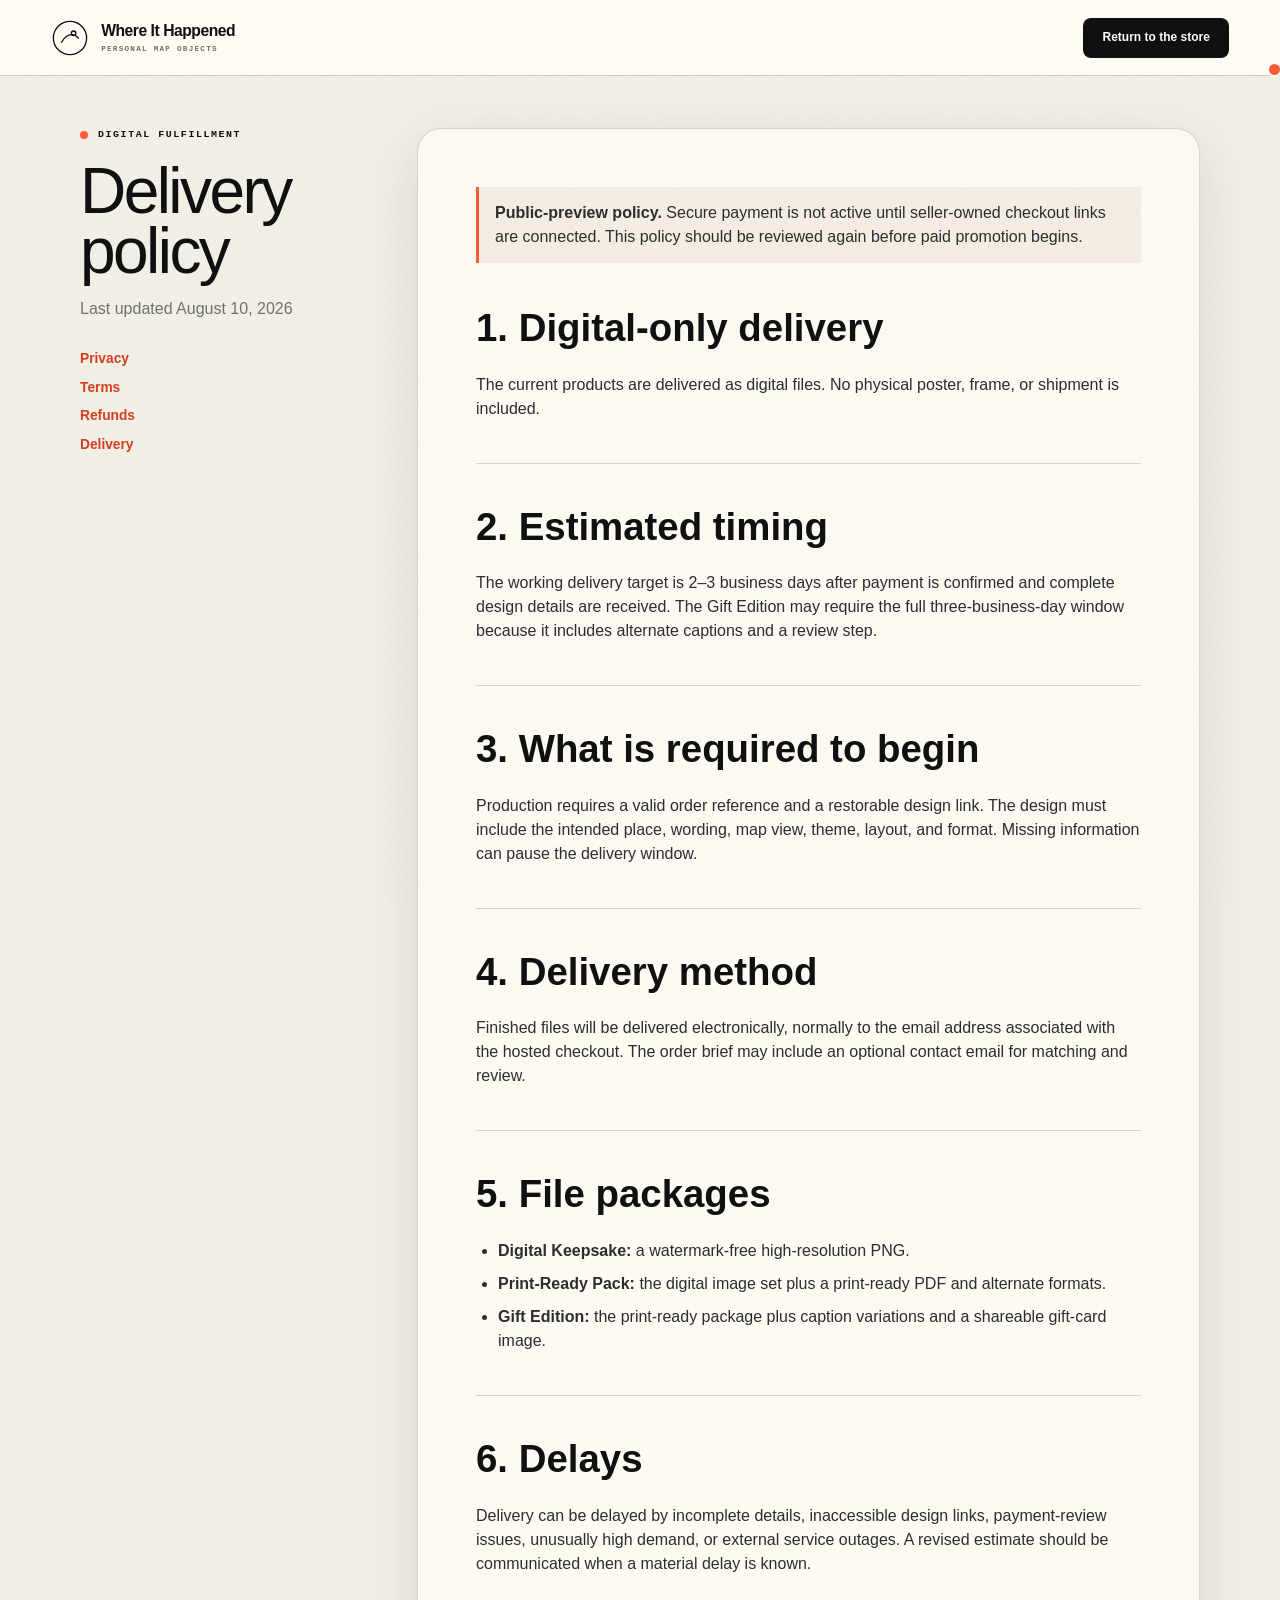
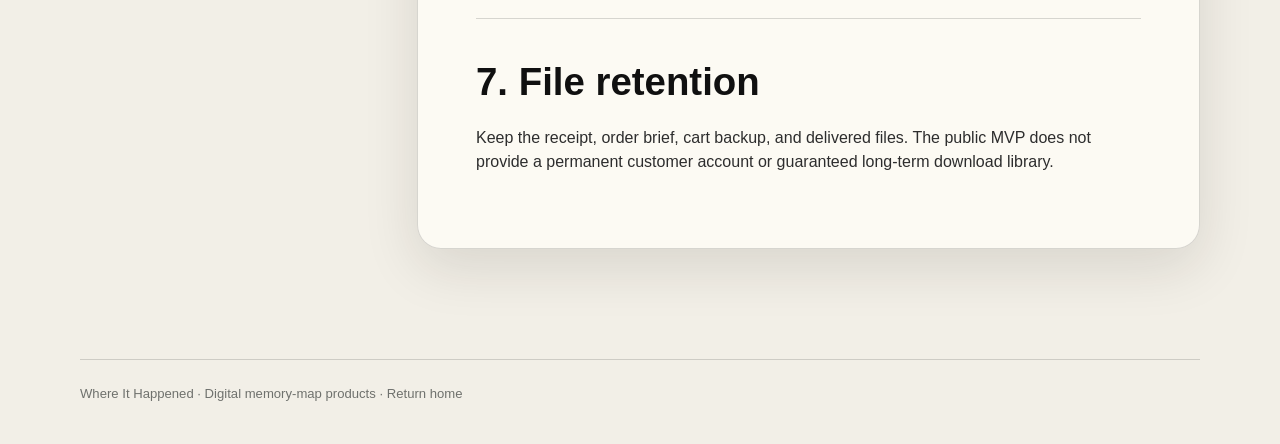
==== commit f67a5255: "Replace website with complete product-gallery redesign" ====
--- a/delivery.html
+++ b/delivery.html
@@ -3,19 +3,19 @@
   <head>
     <meta charset="UTF-8" />
     <meta name="viewport" content="width=device-width, initial-scale=1, viewport-fit=cover" />
-    <meta name="theme-color" content="#f3efe6" />
+    <meta name="theme-color" content="#f2efe7" />
     <meta name="description" content="Digital delivery timing and file-package details for Where It Happened personalized map products." />
     <link rel="icon" href="./assets/favicon.svg" type="image/svg+xml" />
-    <link rel="stylesheet" href="./site.css" />
+    <link rel="stylesheet" href="./site.css?v=atlas-v3" />
     <title>Delivery policy — Where It Happened</title>
   </head>
-  <body class="policy-page">
+  <body class="policy-page atlas-v3">
     <a class="skip-link" href="#policy-content">Skip to policy</a>
     <div class="page-grain" aria-hidden="true"></div>
     <header class="site-header policy-header">
       <a class="brand" href="./" aria-label="Where It Happened home">
         <span class="brand-mark" aria-hidden="true"><svg viewBox="0 0 40 40"><circle cx="20" cy="20" r="17.5"></circle><path d="M11 24.5c3.2-5.3 6.8-8 10.7-8 2.6 0 5 1.2 7.3 3.6"></path><circle cx="23.8" cy="15" r="2.4"></circle></svg></span>
-        <span><strong>Where It Happened</strong><small>Memory Map Studio</small></span>
+        <span><strong>Where It Happened</strong><small>Personal Map Objects</small></span>
       </a>
       <a class="button button-small button-ink" href="./#shop">Return to the store</a>
     </header>
--- a/site.css
+++ b/site.css
@@ -8537,3 +8537,2173 @@
 .scroll-story-theme .scroll-editions .shop-assurance {
   background: rgba(242, 237, 226, 0.97);
 }
+
+/* === atlas-v3.css === */
+/*
+ * Atlas V3 — complete product-led redesign.
+ * Primary visual reference: Framer OPTIXEL's clean product theatre.
+ * Gallery pacing reference: Framer Serife's editorial campaign rhythm.
+ * This layer intentionally overrides the earlier dark atelier presentation
+ * while preserving every existing editor, cart, export, and checkout control.
+ */
+
+.atlas-v3 {
+  --atlas-paper: #f2efe7;
+  --atlas-white: #fffdf7;
+  --atlas-ink: #101010;
+  --atlas-ink-soft: #2d2d2d;
+  --atlas-muted: #6f716d;
+  --atlas-line: rgba(16, 16, 16, 0.2);
+  --atlas-line-strong: rgba(16, 16, 16, 0.72);
+  --atlas-orange: #ff5a36;
+  --atlas-orange-deep: #d63f1f;
+  --atlas-blue: #315bff;
+  --atlas-blue-deep: #1835b6;
+  --atlas-mint: #c8e4d6;
+  --atlas-sand: #ddcfb8;
+  --atlas-display: "Helvetica Neue", Helvetica, Arial, ui-sans-serif, sans-serif;
+  --atlas-body: Inter, "Avenir Next", Avenir, ui-sans-serif, -apple-system, BlinkMacSystemFont, "Segoe UI", sans-serif;
+  --atlas-mono: "SFMono-Regular", Consolas, "Liberation Mono", monospace;
+  --paper: var(--atlas-paper);
+  --paper-light: var(--atlas-white);
+  --paper-deep: var(--atlas-sand);
+  --ink: var(--atlas-ink);
+  --ink-soft: var(--atlas-ink-soft);
+  --muted: var(--atlas-muted);
+  --copper: var(--atlas-orange);
+  --copper-deep: var(--atlas-orange-deep);
+  --night: var(--atlas-ink);
+  --night-soft: #242424;
+  --white: var(--atlas-white);
+  background: var(--atlas-paper);
+  color: var(--atlas-ink);
+  font-family: var(--atlas-body);
+  color-scheme: light;
+}
+
+.atlas-v3 *::selection {
+  background: var(--atlas-orange);
+  color: var(--atlas-ink);
+}
+
+.atlas-v3 .page-grain {
+  opacity: 0.018;
+  mix-blend-mode: multiply;
+}
+
+.atlas-v3 h1,
+.atlas-v3 h2,
+.atlas-v3 h3,
+.atlas-v3 h4,
+.atlas-v3 .brand strong,
+.atlas-v3 .product-price strong {
+  font-family: var(--atlas-display);
+}
+
+.atlas-v3 h1,
+.atlas-v3 h2,
+.atlas-v3 h3 {
+  text-wrap: balance;
+}
+
+.atlas-v3 a,
+.atlas-v3 button,
+.atlas-v3 input,
+.atlas-v3 select,
+.atlas-v3 textarea {
+  font-family: inherit;
+}
+
+.atlas-v3 .section-shell {
+  width: min(calc(100% - clamp(28px, 5vw, 96px)), 1500px);
+}
+
+.atlas-v3 .eyebrow {
+  color: var(--atlas-ink);
+  font-family: var(--atlas-mono);
+  font-size: 0.62rem;
+  font-weight: 700;
+  letter-spacing: 0.16em;
+  text-transform: uppercase;
+}
+
+.atlas-v3 .eyebrow > span {
+  width: 8px;
+  height: 8px;
+  border-radius: 50%;
+  background: var(--atlas-orange);
+}
+
+/* Header */
+.atlas-v3 .site-header {
+  position: fixed;
+  inset: 0 0 auto;
+  z-index: 500;
+  min-height: 76px;
+  padding-inline: clamp(18px, 4vw, 64px);
+  border-bottom: 1px solid var(--atlas-line);
+  background: rgba(255, 253, 247, 0.92);
+  color: var(--atlas-ink);
+  backdrop-filter: blur(12px) saturate(110%);
+  transition: min-height 180ms ease, box-shadow 180ms ease, background 180ms ease;
+}
+
+.atlas-v3 .site-header.is-scrolled {
+  min-height: 64px;
+  background: rgba(255, 253, 247, 0.97);
+  box-shadow: 0 10px 30px rgba(16, 16, 16, 0.07);
+}
+
+.atlas-v3 .brand {
+  gap: 12px;
+  color: var(--atlas-ink);
+}
+
+.atlas-v3 .brand-mark {
+  width: 38px;
+  height: 38px;
+  color: var(--atlas-ink);
+}
+
+.atlas-v3 .brand-mark::after {
+  position: absolute;
+  right: -2px;
+  bottom: -2px;
+  width: 11px;
+  height: 11px;
+  border: 2px solid var(--atlas-white);
+  border-radius: 50%;
+  background: var(--atlas-orange);
+  content: "";
+}
+
+.atlas-v3 .brand strong {
+  font-size: 0.98rem;
+  font-weight: 700;
+  letter-spacing: -0.03em;
+}
+
+.atlas-v3 .brand small {
+  color: var(--atlas-muted);
+  font-family: var(--atlas-mono);
+  font-size: 0.48rem;
+  font-weight: 700;
+  letter-spacing: 0.16em;
+  text-transform: uppercase;
+}
+
+.atlas-v3 .header-nav {
+  gap: clamp(12px, 2vw, 28px);
+}
+
+.atlas-v3 .header-nav > a:not(.button) {
+  position: relative;
+  color: var(--atlas-ink);
+  font-size: 0.64rem;
+  font-weight: 800;
+  letter-spacing: 0.1em;
+  text-transform: uppercase;
+}
+
+.atlas-v3 .header-nav > a:not(.button)::after {
+  position: absolute;
+  right: 0;
+  bottom: -7px;
+  left: 0;
+  height: 2px;
+  transform: scaleX(0);
+  transform-origin: right;
+  background: var(--atlas-orange);
+  content: "";
+  transition: transform 180ms ease;
+}
+
+.atlas-v3 .header-nav > a:not(.button):hover::after,
+.atlas-v3 .header-nav > a:not(.button):focus-visible::after {
+  transform: scaleX(1);
+  transform-origin: left;
+}
+
+.atlas-v3 .header-cart-button {
+  min-height: 38px;
+  padding: 0 13px;
+  border: 1px solid var(--atlas-ink);
+  border-radius: 999px;
+  background: var(--atlas-white);
+  color: var(--atlas-ink);
+  font-size: 0.63rem;
+  font-weight: 800;
+  letter-spacing: 0.08em;
+  text-transform: uppercase;
+}
+
+.atlas-v3 .header-cart-button svg {
+  display: block;
+  width: 15px;
+}
+
+.atlas-v3 .header-cart-button strong {
+  min-width: 19px;
+  height: 19px;
+  background: var(--atlas-orange);
+  color: var(--atlas-ink);
+}
+
+.atlas-v3 .header-nav .button-ink {
+  min-height: 44px;
+  padding-inline: 19px;
+  border: 1px solid var(--atlas-ink);
+  border-radius: 0;
+  background: var(--atlas-ink);
+  color: var(--atlas-white);
+  font-size: 0.62rem;
+  font-weight: 800;
+  letter-spacing: 0.08em;
+  text-transform: uppercase;
+}
+
+.atlas-v3 .header-nav .button-ink:hover {
+  background: var(--atlas-orange);
+  color: var(--atlas-ink);
+}
+
+/* Hero — bright product theatre */
+.atlas-v3 .hero {
+  --hero-scroll: 0;
+  position: relative;
+  display: grid;
+  grid-template-columns: minmax(0, 0.93fr) minmax(440px, 0.87fr);
+  gap: clamp(44px, 7vw, 120px);
+  align-items: center;
+  width: 100%;
+  max-width: none;
+  min-height: 128svh;
+  margin: 0;
+  padding: clamp(128px, 15vh, 176px) clamp(22px, 5vw, 78px) clamp(76px, 11vh, 130px);
+  overflow: clip;
+  border-bottom: 1px solid var(--atlas-line);
+  background:
+    linear-gradient(90deg, transparent calc(50% - .5px), rgba(16,16,16,.12) calc(50% - .5px), rgba(16,16,16,.12) calc(50% + .5px), transparent calc(50% + .5px)),
+    linear-gradient(rgba(16,16,16,.055) 1px, transparent 1px),
+    linear-gradient(90deg, rgba(16,16,16,.055) 1px, transparent 1px),
+    var(--atlas-paper);
+  background-size: auto, 72px 72px, 72px 72px, auto;
+  color: var(--atlas-ink);
+  isolation: isolate;
+}
+
+.atlas-v3 .hero::before {
+  position: absolute;
+  z-index: -1;
+  top: 20%;
+  right: -7vw;
+  width: min(46vw, 720px);
+  aspect-ratio: 1;
+  border: clamp(26px, 5vw, 78px) solid var(--atlas-orange);
+  border-radius: 50%;
+  background: transparent;
+  content: "";
+  transform: translate3d(0, calc(var(--hero-scroll) * 52px), 0) rotate(calc(var(--hero-scroll) * 8deg));
+}
+
+.atlas-v3 .hero::after {
+  position: absolute;
+  z-index: -1;
+  right: 4vw;
+  bottom: -16vh;
+  width: min(22vw, 330px);
+  height: min(38vh, 410px);
+  border: 1px solid var(--atlas-ink);
+  background: var(--atlas-blue);
+  content: "";
+  transform: rotate(-8deg) translate3d(0, calc(var(--hero-scroll) * -35px), 0);
+}
+
+.atlas-v3 .hero-copy,
+.atlas-v3 .hero-art {
+  position: sticky;
+  top: clamp(104px, 14vh, 146px);
+}
+
+.atlas-v3 .hero-copy {
+  z-index: 5;
+  align-content: center;
+  max-width: 820px;
+  transform: translate3d(0, calc(var(--hero-scroll) * -28px), 0);
+  opacity: calc(1 - var(--hero-scroll) * 0.16);
+}
+
+.atlas-v3 .hero .eyebrow {
+  margin-bottom: 24px;
+  color: var(--atlas-ink);
+}
+
+.atlas-v3 .hero h1 {
+  max-width: 830px;
+  margin: 0;
+  color: var(--atlas-ink);
+  font-family: var(--atlas-display);
+  font-size: clamp(4.5rem, 8.2vw, 9.6rem);
+  font-weight: 700;
+  line-height: 0.79;
+  letter-spacing: -0.085em;
+  text-transform: uppercase;
+}
+
+.atlas-v3 .hero h1 span,
+.atlas-v3 .hero h1 em {
+  display: block;
+}
+
+.atlas-v3 .hero h1 em {
+  max-width: 760px;
+  margin: 12px 0 0 clamp(14px, 4vw, 68px);
+  color: transparent;
+  font-size: 0.74em;
+  font-style: normal;
+  font-weight: 700;
+  line-height: 0.9;
+  -webkit-text-stroke: 1.5px var(--atlas-ink);
+}
+
+.atlas-v3 .hero-lede {
+  max-width: 620px;
+  margin: 36px 0 28px;
+  color: var(--atlas-ink-soft);
+  font-size: clamp(0.96rem, 1.3vw, 1.13rem);
+  line-height: 1.62;
+}
+
+.atlas-v3 .hero-place-search {
+  max-width: 690px;
+  margin: 0;
+}
+
+.atlas-v3 .hero-place-search > label {
+  display: block;
+  margin-bottom: 9px;
+  color: var(--atlas-ink);
+  font-family: var(--atlas-mono);
+  font-size: 0.56rem;
+  font-weight: 800;
+  letter-spacing: 0.14em;
+  text-transform: uppercase;
+}
+
+.atlas-v3 .hero-place-search > div {
+  display: grid;
+  grid-template-columns: 24px minmax(0, 1fr) auto;
+  min-height: 66px;
+  padding: 0 0 0 17px;
+  border: 1.5px solid var(--atlas-ink);
+  border-radius: 0;
+  background: var(--atlas-white);
+  box-shadow: 8px 8px 0 var(--atlas-ink);
+}
+
+.atlas-v3 .hero-place-search > div > svg {
+  color: var(--atlas-orange);
+}
+
+.atlas-v3 .hero-place-search input {
+  min-width: 0;
+  border: 0;
+  background: transparent;
+  color: var(--atlas-ink);
+  font-family: var(--atlas-display);
+  font-size: clamp(1.05rem, 1.6vw, 1.45rem);
+  font-weight: 600;
+  letter-spacing: -0.03em;
+}
+
+.atlas-v3 .hero-place-search input::placeholder {
+  color: rgba(16, 16, 16, 0.38);
+}
+
+.atlas-v3 .hero-place-search button {
+  align-self: stretch;
+  padding: 0 clamp(17px, 2vw, 26px);
+  border: 0;
+  border-left: 1.5px solid var(--atlas-ink);
+  background: var(--atlas-orange);
+  color: var(--atlas-ink);
+  font-size: 0.61rem;
+  font-weight: 900;
+  letter-spacing: 0.08em;
+  text-transform: uppercase;
+}
+
+.atlas-v3 .hero-place-search button:hover {
+  background: var(--atlas-blue);
+  color: var(--atlas-white);
+}
+
+.atlas-v3 .hero-place-search > p {
+  color: var(--atlas-muted);
+  font-size: 0.7rem;
+}
+
+.atlas-v3 .hero-actions {
+  gap: 24px;
+  margin-top: 27px;
+}
+
+.atlas-v3 .hero-actions .button-primary,
+.atlas-v3 .closing .button-primary {
+  min-height: 48px;
+  padding: 0 0 4px;
+  border: 0;
+  border-bottom: 2px solid var(--atlas-orange);
+  border-radius: 0;
+  background: transparent;
+  color: var(--atlas-ink);
+  font-size: 0.68rem;
+  font-weight: 900;
+  letter-spacing: 0.09em;
+  text-transform: uppercase;
+}
+
+.atlas-v3 .hero-actions .button-primary svg {
+  color: var(--atlas-orange);
+}
+
+.atlas-v3 .hero-actions .text-link {
+  color: var(--atlas-muted);
+  font-size: 0.65rem;
+  font-weight: 800;
+  letter-spacing: 0.08em;
+  text-transform: uppercase;
+}
+
+.atlas-v3 .hero-notes {
+  gap: 10px 20px;
+  margin-top: 34px;
+  color: var(--atlas-muted);
+  font-family: var(--atlas-mono);
+  font-size: 0.52rem;
+  font-weight: 700;
+  letter-spacing: 0.1em;
+  text-transform: uppercase;
+}
+
+.atlas-v3 .hero-notes span::before {
+  background: var(--atlas-orange);
+}
+
+.atlas-v3 .hero-art {
+  z-index: 4;
+  width: min(100%, 670px);
+  min-height: 700px;
+  justify-self: end;
+  transform: translate3d(0, calc(var(--hero-scroll) * 54px), 0);
+  perspective: 1400px;
+}
+
+.atlas-v3 .hero-shadow {
+  display: block;
+  position: absolute;
+  inset: 18% 4% 10% 16%;
+  border-radius: 50%;
+  background: rgba(16,16,16,.22);
+  filter: blur(48px);
+}
+
+.atlas-v3 .sample-poster {
+  top: 50%;
+  left: 50%;
+  width: min(30vw, 420px);
+  transform:
+    translate(-48%, -50%)
+    rotate(-2.5deg)
+    translate3d(calc(var(--pointer-x) * 13px), calc(var(--pointer-y) * 10px), 0);
+  border: 13px solid var(--atlas-white);
+  border-radius: 0;
+  box-shadow: 0 44px 100px rgba(16, 16, 16, 0.28);
+  animation: none;
+}
+
+.atlas-v3 .sample-poster::before,
+.atlas-v3 .sample-poster::after {
+  display: none;
+}
+
+.atlas-v3 .hero-art::before,
+.atlas-v3 .hero-art::after {
+  position: absolute;
+  top: 50%;
+  left: 50%;
+  width: min(23vw, 330px);
+  aspect-ratio: 4 / 5;
+  border: 1.5px solid var(--atlas-ink);
+  box-shadow: 0 28px 70px rgba(16,16,16,.16);
+  content: "";
+}
+
+.atlas-v3 .hero-art::before {
+  transform:
+    translate(-96%, -45%)
+    rotate(calc(-11deg + var(--hero-scroll) * 5deg))
+    translate3d(calc(var(--pointer-x) * -14px), calc(var(--pointer-y) * -9px), 0);
+  background:
+    linear-gradient(33deg, transparent 0 31%, rgba(16,16,16,.18) 31.3% 31.8%, transparent 32%),
+    linear-gradient(78deg, transparent 0 39%, rgba(16,16,16,.15) 39.3% 39.8%, transparent 40%),
+    var(--atlas-mint);
+}
+
+.atlas-v3 .hero-art::after {
+  transform:
+    translate(13%, -54%)
+    rotate(calc(10deg - var(--hero-scroll) * 4deg))
+    translate3d(calc(var(--pointer-x) * 15px), calc(var(--pointer-y) * 10px), 0);
+  background:
+    linear-gradient(47deg, transparent 0 28%, rgba(16,16,16,.15) 28.4% 28.9%, transparent 29%),
+    var(--atlas-orange);
+}
+
+.atlas-v3 .hero-seal {
+  right: 0;
+  bottom: 54px;
+  width: 126px;
+  height: 126px;
+  border: 1px solid var(--atlas-ink);
+  border-radius: 0;
+  background: var(--atlas-white);
+  color: var(--atlas-ink);
+  transform: rotate(5deg);
+}
+
+.atlas-v3 .hero-seal strong {
+  font-family: var(--atlas-display);
+  font-weight: 700;
+}
+
+.atlas-v3 .scroll-story-cue {
+  left: clamp(22px, 5vw, 78px);
+  color: var(--atlas-muted);
+}
+
+.atlas-v3 .scroll-story-cue span {
+  background: rgba(16,16,16,.22);
+}
+
+.atlas-v3 .scroll-story-cue span::after,
+.atlas-v3 .scroll-story-progress > span {
+  background: var(--atlas-orange);
+}
+
+.atlas-v3 .scroll-story-progress {
+  height: 4px;
+  background: rgba(16,16,16,.08);
+}
+
+/* Kinetic manifesto */
+.atlas-v3 .scroll-manifesto {
+  --manifesto-progress: 0;
+  position: relative;
+  display: grid;
+  min-height: 100svh;
+  place-content: center;
+  gap: 0;
+  padding: 12vh 0;
+  overflow: hidden;
+  border: 0;
+  background: var(--atlas-ink);
+  color: var(--atlas-white);
+}
+
+.atlas-v3 .scroll-manifesto::before {
+  position: absolute;
+  inset: 12% auto auto 8%;
+  width: clamp(130px, 17vw, 270px);
+  aspect-ratio: 1;
+  border: clamp(18px, 3vw, 42px) solid var(--atlas-blue);
+  border-radius: 50%;
+  content: "";
+  transform: rotate(calc(var(--manifesto-progress) * 45deg));
+}
+
+.atlas-v3 .scroll-manifesto::after {
+  position: absolute;
+  right: 7%;
+  bottom: 10%;
+  width: clamp(100px, 12vw, 190px);
+  aspect-ratio: 1;
+  border: 1px solid var(--atlas-white);
+  background: var(--atlas-orange);
+  content: "";
+  transform: rotate(calc(-12deg + var(--manifesto-progress) * 32deg));
+}
+
+.atlas-v3 .scroll-manifesto > span {
+  display: none;
+}
+
+.atlas-v3 .scroll-manifesto p {
+  position: relative;
+  z-index: 2;
+  width: max-content;
+  margin: 0;
+  font-family: var(--atlas-display);
+  font-size: clamp(5.5rem, 17vw, 17rem);
+  font-weight: 800;
+  line-height: 0.72;
+  letter-spacing: -0.09em;
+  text-transform: uppercase;
+  white-space: nowrap;
+}
+
+.atlas-v3 .scroll-manifesto p:first-child {
+  color: var(--atlas-orange);
+  transform: translate3d(calc((0.48 - var(--manifesto-progress)) * 24vw), 0, 0);
+}
+
+.atlas-v3 .scroll-manifesto p:last-child {
+  color: transparent;
+  transform: translate3d(calc((var(--manifesto-progress) - 0.48) * 21vw), 0, 0);
+  -webkit-text-stroke: 2px var(--atlas-white);
+}
+
+/* Memory archive */
+.atlas-v3 .scroll-archive {
+  --archive-progress: 0;
+  width: 100%;
+  max-width: none;
+  min-height: 320svh;
+  padding: 0;
+  overflow: clip;
+  border-bottom: 1px solid var(--atlas-ink);
+  background: var(--atlas-white);
+  color: var(--atlas-ink);
+}
+
+.atlas-v3 .scroll-archive .section-heading {
+  top: 74px;
+  width: min(calc(100% - clamp(28px, 7vw, 120px)), 1500px);
+  padding-top: clamp(44px, 7vh, 78px);
+  color: var(--atlas-ink);
+}
+
+.atlas-v3 .scroll-archive .section-heading h2 {
+  max-width: 1000px;
+  color: var(--atlas-ink);
+  font-family: var(--atlas-display);
+  font-size: clamp(3.2rem, 7vw, 7rem);
+  font-weight: 700;
+  line-height: 0.88;
+  letter-spacing: -0.07em;
+}
+
+.atlas-v3 .scroll-archive .section-heading > p {
+  max-width: 440px;
+  color: var(--atlas-muted);
+}
+
+.atlas-v3 .scroll-archive .example-grid {
+  top: 0;
+  height: 100svh;
+  align-items: flex-end;
+  gap: clamp(18px, 2.6vw, 40px);
+  padding:
+    clamp(246px, 34vh, 360px)
+    clamp(28px, 6.5vw, 108px)
+    clamp(42px, 7vh, 78px);
+}
+
+.atlas-v3 .scroll-archive .example-card {
+  flex: 0 0 clamp(300px, 34vw, 510px);
+  height: clamp(390px, 57vh, 620px);
+  padding: clamp(24px, 3vw, 42px);
+  transform:
+    translate3d(0, calc((1 - var(--archive-progress)) * (var(--archive-index) - 2.5) * 8px), 0)
+    rotate(calc((var(--archive-index) - 2.5) * 0.65deg))
+    scale(0.94);
+  border: 1.5px solid var(--atlas-ink);
+  border-radius: 0;
+  color: var(--atlas-ink);
+  opacity: 0.55;
+  box-shadow: 10px 10px 0 rgba(16,16,16,.09);
+  filter: saturate(.75);
+}
+
+.atlas-v3 .scroll-archive .example-card::before {
+  position: absolute;
+  inset: 0;
+  z-index: 0;
+  background: linear-gradient(transparent 46%, rgba(0,0,0,.74));
+  content: "";
+}
+
+.atlas-v3 .scroll-archive .example-card::after {
+  top: 18px;
+  right: 18px;
+  color: currentColor;
+  opacity: .5;
+}
+
+.atlas-v3 .scroll-archive .example-card strong,
+.atlas-v3 .scroll-archive .example-card small,
+.atlas-v3 .scroll-archive .example-number {
+  z-index: 2;
+}
+
+.atlas-v3 .scroll-archive .example-card strong {
+  color: var(--atlas-white);
+  font-family: var(--atlas-display);
+  font-size: clamp(2rem, 3vw, 3.4rem);
+  font-weight: 700;
+  letter-spacing: -0.06em;
+}
+
+.atlas-v3 .scroll-archive .example-card small {
+  color: rgba(255,255,255,.72);
+  font-family: var(--atlas-mono);
+  font-size: .58rem;
+  letter-spacing: .1em;
+  text-transform: uppercase;
+}
+
+.atlas-v3 .scroll-archive .example-card.is-scroll-active,
+.atlas-v3 .scroll-archive .example-card:hover,
+.atlas-v3 .scroll-archive .example-card:focus-visible {
+  transform: translate3d(0,-14px,0) rotate(0) scale(1);
+  opacity: 1;
+  filter: saturate(1);
+  box-shadow: 16px 16px 0 var(--atlas-orange);
+}
+
+.atlas-v3 .example-card-dark { background: #131313; }
+.atlas-v3 .example-card-warm { background: #8e3c26; }
+.atlas-v3 .example-card-paper { background: #e2d9c8; }
+.atlas-v3 .example-card-fjord { background: #57777b; }
+.atlas-v3 .example-card-ink { background: #15253c; }
+.atlas-v3 .example-card-sand { background: #a88258; }
+
+/* Product editions */
+.atlas-v3 .scroll-editions {
+  width: min(calc(100% - clamp(28px, 6vw, 110px)), 1500px);
+  min-height: 260svh;
+  padding-block: clamp(110px, 14vh, 178px);
+  background: transparent;
+}
+
+.atlas-v3 .shop::before {
+  position: fixed;
+  inset: 0;
+  z-index: -1;
+  background: var(--atlas-paper);
+  content: "";
+}
+
+.atlas-v3 .scroll-editions .shop-heading {
+  top: 104px;
+  max-width: 560px;
+}
+
+.atlas-v3 .scroll-editions .shop-heading h2 {
+  color: var(--atlas-ink);
+  font-size: clamp(3.3rem, 6.5vw, 6.8rem);
+  font-weight: 700;
+  line-height: .88;
+  letter-spacing: -.07em;
+}
+
+.atlas-v3 .scroll-editions .shop-heading > p {
+  color: var(--atlas-muted);
+}
+
+.atlas-v3 .store-status-banner {
+  width: min(520px, 42vw);
+  margin: 24px 0 0;
+  padding: 14px 0;
+  border: 0;
+  border-block: 1px solid var(--atlas-line);
+  border-radius: 0;
+  background: transparent;
+  color: var(--atlas-ink);
+}
+
+.atlas-v3 .store-status-banner > span {
+  color: var(--atlas-orange);
+}
+
+.atlas-v3 .scroll-editions .product-grid {
+  width: min(790px, 58vw);
+  margin: -130px 0 0 auto;
+}
+
+.atlas-v3 .scroll-editions .product-card {
+  top: calc(98px + var(--product-index) * 30px);
+  display: flex;
+  min-height: min(67vh, 670px);
+  margin-bottom: 31vh;
+  padding: clamp(34px, 5vw, 68px);
+  transform:
+    translate3d(0, calc((1 - var(--edition-progress)) * 38px), 0)
+    scale(calc(.97 + var(--edition-progress) * .03));
+  border: 1.5px solid var(--atlas-ink);
+  border-radius: 0;
+  color: var(--atlas-ink);
+  box-shadow: 14px 14px 0 rgba(16,16,16,.12);
+}
+
+.atlas-v3 .scroll-editions .product-card:nth-child(1) { background: var(--atlas-white); }
+.atlas-v3 .scroll-editions .product-card:nth-child(2) { background: var(--atlas-orange); }
+.atlas-v3 .scroll-editions .product-card:nth-child(3) { background: var(--atlas-ink); color: var(--atlas-white); }
+
+.atlas-v3 .scroll-editions .product-card:nth-child(3) h3,
+.atlas-v3 .scroll-editions .product-card:nth-child(3) p,
+.atlas-v3 .scroll-editions .product-card:nth-child(3) li,
+.atlas-v3 .scroll-editions .product-card:nth-child(3) .product-price,
+.atlas-v3 .scroll-editions .product-card:nth-child(3) .product-kicker {
+  color: var(--atlas-white);
+}
+
+.atlas-v3 .scroll-editions .product-card::after {
+  color: currentColor;
+  opacity: .27;
+}
+
+.atlas-v3 .product-card-top {
+  align-items: flex-start;
+}
+
+.atlas-v3 .product-badge {
+  border: 1px solid currentColor;
+  border-radius: 999px;
+  background: transparent;
+  color: inherit;
+  font-family: var(--atlas-mono);
+  font-size: .52rem;
+  font-weight: 800;
+  letter-spacing: .1em;
+  text-transform: uppercase;
+}
+
+.atlas-v3 .product-price strong {
+  color: inherit;
+  font-size: clamp(4.5rem, 8vw, 7.8rem);
+  font-weight: 700;
+  letter-spacing: -.08em;
+}
+
+.atlas-v3 .product-price small {
+  color: inherit;
+  opacity: .58;
+}
+
+.atlas-v3 .product-kicker {
+  color: inherit;
+  font-family: var(--atlas-mono);
+  font-size: .58rem;
+  font-weight: 800;
+  letter-spacing: .12em;
+  text-transform: uppercase;
+}
+
+.atlas-v3 .product-card h3 {
+  max-width: 650px;
+  color: inherit;
+  font-size: clamp(2.1rem, 4vw, 4.2rem);
+  font-weight: 700;
+  line-height: .95;
+  letter-spacing: -.06em;
+}
+
+.atlas-v3 .product-card > p:not(.product-kicker),
+.atlas-v3 .product-card li {
+  color: inherit;
+  opacity: .72;
+}
+
+.atlas-v3 .product-card .button {
+  min-height: 52px;
+  border: 1.5px solid currentColor;
+  border-radius: 0;
+  background: transparent;
+  color: inherit;
+  font-size: .65rem;
+  font-weight: 900;
+  letter-spacing: .08em;
+  text-transform: uppercase;
+}
+
+.atlas-v3 .product-card .button:hover,
+.atlas-v3 .product-card .button.is-selected {
+  background: var(--atlas-ink);
+  color: var(--atlas-white);
+}
+
+.atlas-v3 .product-card:nth-child(3) .button:hover,
+.atlas-v3 .product-card:nth-child(3) .button.is-selected {
+  background: var(--atlas-orange);
+  color: var(--atlas-ink);
+}
+
+.atlas-v3 .scroll-editions .shop-assurance {
+  bottom: 18px;
+  border: 1px solid var(--atlas-ink);
+  border-radius: 0;
+  background: rgba(255,253,247,.94);
+  color: var(--atlas-ink);
+  backdrop-filter: none;
+}
+
+.atlas-v3 .product-comparison {
+  border: 1.5px solid var(--atlas-ink);
+  border-radius: 0;
+  background: var(--atlas-white);
+}
+
+/* Process story */
+.atlas-v3 .scroll-process {
+  min-height: 250svh;
+  padding-inline: clamp(24px, 7vw, 112px);
+  background:
+    linear-gradient(rgba(255,255,255,.12) 1px, transparent 1px),
+    linear-gradient(90deg, rgba(255,255,255,.12) 1px, transparent 1px),
+    var(--atlas-blue);
+  background-size: 64px 64px;
+  color: var(--atlas-white);
+}
+
+.atlas-v3 .scroll-process .section-heading {
+  top: 106px;
+  width: min(100%, 700px);
+  padding-top: clamp(90px, 13vh, 148px);
+}
+
+.atlas-v3 .scroll-process .section-heading .eyebrow {
+  color: var(--atlas-white);
+}
+
+.atlas-v3 .scroll-process .section-heading .eyebrow > span {
+  background: var(--atlas-orange);
+}
+
+.atlas-v3 .scroll-process .section-heading h2 {
+  color: var(--atlas-white);
+  font-size: clamp(3.6rem, 7.4vw, 7.8rem);
+  font-weight: 700;
+  line-height: .84;
+  letter-spacing: -.075em;
+}
+
+.atlas-v3 .scroll-process .steps {
+  top: 43vh;
+  width: min(620px, 44vw);
+}
+
+.atlas-v3 .scroll-process .steps > li {
+  min-height: 250px;
+  padding: 30px 0;
+  border-top: 1px solid rgba(255,255,255,.4);
+  color: rgba(255,255,255,.45);
+}
+
+.atlas-v3 .scroll-process .steps > li.is-scroll-active {
+  color: var(--atlas-white);
+}
+
+.atlas-v3 .scroll-process .steps > li > span {
+  color: var(--atlas-orange);
+  font-family: var(--atlas-display);
+  font-size: clamp(5rem, 9vw, 9rem);
+  font-weight: 700;
+  letter-spacing: -.08em;
+}
+
+.atlas-v3 .scroll-process .steps h3 {
+  color: var(--atlas-white);
+  font-size: clamp(2.2rem, 4vw, 4.4rem);
+  font-weight: 700;
+  letter-spacing: -.06em;
+}
+
+.atlas-v3 .scroll-process .steps p {
+  color: rgba(255,255,255,.72);
+}
+
+/* Guided creator — clean product workstation */
+.atlas-v3 .creator-section {
+  position: relative;
+  z-index: 4;
+  padding-block: clamp(90px, 12vh, 150px);
+  background: var(--atlas-paper);
+  box-shadow: none;
+}
+
+.atlas-v3 .creator-section::before {
+  position: absolute;
+  inset: 0;
+  pointer-events: none;
+  background:
+    linear-gradient(rgba(16,16,16,.05) 1px, transparent 1px),
+    linear-gradient(90deg, rgba(16,16,16,.05) 1px, transparent 1px);
+  background-size: 48px 48px;
+  content: "";
+}
+
+.atlas-v3 .creator-heading {
+  position: relative;
+  z-index: 2;
+  display: grid;
+  grid-template-columns: minmax(0, 1.2fr) minmax(260px, .55fr);
+  gap: 40px;
+  align-items: end;
+  margin-bottom: clamp(44px, 7vh, 76px);
+  padding-top: 44px;
+  color: var(--atlas-ink);
+}
+
+.atlas-v3 .creator-heading::before {
+  position: absolute;
+  top: 0;
+  left: 0;
+  margin: 0;
+  color: var(--atlas-muted);
+  content: "07 DECISIONS / ONE FINISHED PIECE";
+  font-family: var(--atlas-mono);
+  font-size: .56rem;
+  font-weight: 800;
+  letter-spacing: .14em;
+}
+
+.atlas-v3 .creator-heading .eyebrow {
+  color: var(--atlas-ink);
+}
+
+.atlas-v3 .creator-heading h2 {
+  max-width: 990px;
+  color: var(--atlas-ink);
+  font-size: clamp(3.5rem, 7vw, 7.4rem);
+  font-weight: 700;
+  line-height: .86;
+  letter-spacing: -.075em;
+}
+
+.atlas-v3 .creator-heading > p {
+  max-width: 430px;
+  color: var(--atlas-muted);
+  font-size: .96rem;
+  line-height: 1.65;
+}
+
+.atlas-v3 .creator-workspace.wizard-enabled,
+.atlas-v3 .creator-workspace {
+  position: relative;
+  z-index: 2;
+  grid-template-columns: minmax(390px, 490px) minmax(0, 1fr);
+  gap: clamp(18px, 2.2vw, 34px);
+  width: min(calc(100% - clamp(20px, 3vw, 54px)), 1600px);
+  padding: clamp(16px, 2vw, 28px);
+  border: 1.5px solid var(--atlas-ink);
+  border-radius: 0;
+  background: var(--atlas-white);
+  box-shadow: 18px 18px 0 var(--atlas-ink);
+}
+
+.atlas-v3 .control-panel {
+  border: 1.5px solid var(--atlas-ink);
+  border-radius: 0;
+  background: var(--atlas-white);
+  box-shadow: none;
+}
+
+.atlas-v3 .control-panel-header {
+  min-height: 60px;
+  padding: 14px 18px;
+  border-bottom: 1.5px solid var(--atlas-ink);
+  background: var(--atlas-ink);
+  color: var(--atlas-white);
+}
+
+.atlas-v3 .control-panel-header .status-dot {
+  background: var(--atlas-orange);
+  box-shadow: none;
+}
+
+.atlas-v3 .control-panel-header .icon-text-button {
+  color: var(--atlas-white);
+}
+
+.atlas-v3 .studio-wizard {
+  background: var(--atlas-white);
+}
+
+.atlas-v3 .wizard-progress {
+  padding: 20px 20px 0;
+  border-bottom: 1px solid var(--atlas-line);
+  background: var(--atlas-white);
+}
+
+.atlas-v3 .wizard-progress-kicker,
+.atlas-v3 .wizard-step-eyebrow {
+  color: var(--atlas-orange-deep);
+  font-family: var(--atlas-mono);
+  font-size: .55rem;
+  font-weight: 800;
+  letter-spacing: .12em;
+  text-transform: uppercase;
+}
+
+.atlas-v3 .wizard-progress-title {
+  color: var(--atlas-ink);
+  font-family: var(--atlas-display);
+  font-size: clamp(1.45rem, 2.2vw, 2rem);
+  font-weight: 700;
+  letter-spacing: -.045em;
+}
+
+.atlas-v3 .wizard-progress-description {
+  color: var(--atlas-muted);
+}
+
+.atlas-v3 .wizard-preview-button {
+  min-height: 38px;
+  border: 1px solid var(--atlas-ink);
+  border-radius: 0;
+  background: var(--atlas-white);
+  color: var(--atlas-ink);
+  font-size: .57rem;
+  font-weight: 800;
+  letter-spacing: .08em;
+  text-transform: uppercase;
+}
+
+.atlas-v3 .wizard-meter-track {
+  height: 4px;
+  background: rgba(16,16,16,.12);
+}
+
+.atlas-v3 .wizard-meter {
+  background: var(--atlas-orange);
+}
+
+.atlas-v3 .wizard-step-list {
+  gap: 4px;
+}
+
+.atlas-v3 .wizard-step-tab {
+  min-width: 54px;
+  min-height: 48px;
+  border: 1px solid transparent;
+  border-radius: 0;
+  background: transparent;
+  color: var(--atlas-muted);
+}
+
+.atlas-v3 .wizard-step-tab span,
+.atlas-v3 .wizard-step-tab strong {
+  font-family: var(--atlas-mono);
+  font-size: .49rem;
+  letter-spacing: .06em;
+  text-transform: uppercase;
+}
+
+.atlas-v3 .wizard-step-tab.is-current {
+  border-color: var(--atlas-ink);
+  background: var(--atlas-ink);
+  color: var(--atlas-white);
+}
+
+.atlas-v3 .wizard-step-tab.is-complete {
+  color: var(--atlas-ink);
+}
+
+.atlas-v3 .wizard-stage {
+  background: var(--atlas-white);
+}
+
+.atlas-v3 .wizard-step {
+  padding: clamp(22px, 3vw, 36px);
+  border: 0;
+  background: var(--atlas-white);
+}
+
+.atlas-v3 .wizard-step > legend {
+  color: var(--atlas-muted);
+  font-family: var(--atlas-mono);
+  font-size: .56rem;
+  font-weight: 800;
+  letter-spacing: .12em;
+  text-transform: uppercase;
+}
+
+.atlas-v3 .wizard-step > legend span {
+  color: var(--atlas-orange-deep);
+}
+
+.atlas-v3 .wizard-step-heading h3 {
+  color: var(--atlas-ink);
+  font-size: clamp(2rem, 3.6vw, 3.5rem);
+  font-weight: 700;
+  line-height: .95;
+  letter-spacing: -.06em;
+}
+
+.atlas-v3 .wizard-step-description {
+  color: var(--atlas-muted);
+}
+
+.atlas-v3 .field label,
+.atlas-v3 .field-label,
+.atlas-v3 .range-row label,
+.atlas-v3 .purchase-product-picker > span {
+  color: var(--atlas-ink);
+  font-family: var(--atlas-mono);
+  font-size: .54rem;
+  font-weight: 800;
+  letter-spacing: .11em;
+  text-transform: uppercase;
+}
+
+.atlas-v3 .field input,
+.atlas-v3 .field textarea,
+.atlas-v3 .field select,
+.atlas-v3 .purchase-product-picker select,
+.atlas-v3 .wizard-edition-picker select {
+  border: 1px solid var(--atlas-ink);
+  border-radius: 0;
+  background: var(--atlas-white);
+  color: var(--atlas-ink);
+  box-shadow: none;
+}
+
+.atlas-v3 .field input:focus,
+.atlas-v3 .field textarea:focus,
+.atlas-v3 .field select:focus,
+.atlas-v3 .purchase-product-picker select:focus,
+.atlas-v3 .wizard-edition-picker select:focus {
+  outline: 3px solid rgba(255,90,54,.24);
+  border-color: var(--atlas-orange-deep);
+}
+
+.atlas-v3 .choice-chip,
+.atlas-v3 .theme-choice,
+.atlas-v3 .format-choice,
+.atlas-v3 .segmented-control button {
+  border: 1px solid var(--atlas-ink);
+  border-radius: 0;
+  background: var(--atlas-white);
+  color: var(--atlas-ink);
+  box-shadow: none;
+}
+
+.atlas-v3 .choice-chip:hover,
+.atlas-v3 .theme-choice:hover,
+.atlas-v3 .format-choice:hover,
+.atlas-v3 .segmented-control button:hover {
+  transform: translateY(-2px);
+  box-shadow: 4px 4px 0 var(--atlas-ink);
+}
+
+.atlas-v3 .choice-chip.is-selected,
+.atlas-v3 .theme-choice.is-selected,
+.atlas-v3 .format-choice.is-selected,
+.atlas-v3 .segmented-control button.is-selected {
+  border-color: var(--atlas-ink);
+  background: var(--atlas-orange);
+  color: var(--atlas-ink);
+  box-shadow: 5px 5px 0 var(--atlas-ink);
+}
+
+.atlas-v3 .advanced-location {
+  border: 1px solid var(--atlas-line-strong);
+  border-radius: 0;
+  background: #f7f4ed;
+}
+
+.atlas-v3 .combobox-list {
+  border: 1px solid var(--atlas-ink);
+  border-radius: 0;
+  background: var(--atlas-white);
+  box-shadow: 9px 9px 0 var(--atlas-ink);
+}
+
+.atlas-v3 .wizard-footer {
+  padding: 16px 20px;
+  border-top: 1.5px solid var(--atlas-ink);
+  background: #f4f1e8;
+}
+
+.atlas-v3 .wizard-back-button,
+.atlas-v3 .wizard-next-button {
+  min-height: 46px;
+  border: 1px solid var(--atlas-ink);
+  border-radius: 0;
+  font-size: .63rem;
+  font-weight: 900;
+  letter-spacing: .08em;
+  text-transform: uppercase;
+}
+
+.atlas-v3 .wizard-back-button {
+  background: var(--atlas-white);
+  color: var(--atlas-ink);
+}
+
+.atlas-v3 .wizard-next-button {
+  background: var(--atlas-ink);
+  color: var(--atlas-white);
+}
+
+.atlas-v3 .wizard-next-button:hover {
+  background: var(--atlas-orange);
+  color: var(--atlas-ink);
+}
+
+.atlas-v3 .preview-panel {
+  border: 1.5px solid var(--atlas-ink);
+  border-radius: 0;
+  background: var(--atlas-ink);
+  color: var(--atlas-white);
+  box-shadow: none;
+}
+
+.atlas-v3 .preview-panel-header {
+  border-bottom: 1px solid rgba(255,255,255,.2);
+  color: var(--atlas-white);
+}
+
+.atlas-v3 .preview-panel-header p,
+.atlas-v3 .preview-panel-header span {
+  color: rgba(255,255,255,.62);
+}
+
+.atlas-v3 .preview-stage {
+  background:
+    radial-gradient(circle at 50% 46%, rgba(255,90,54,.18), transparent 31%),
+    linear-gradient(rgba(255,255,255,.07) 1px, transparent 1px),
+    linear-gradient(90deg, rgba(255,255,255,.07) 1px, transparent 1px),
+    #111;
+  background-size: auto, 44px 44px, 44px 44px, auto;
+}
+
+.atlas-v3 .poster-shell {
+  filter: drop-shadow(0 30px 42px rgba(0,0,0,.46));
+}
+
+.atlas-v3 .preview-guidance {
+  border-top: 1px solid rgba(255,255,255,.18);
+  color: rgba(255,255,255,.64);
+}
+
+.atlas-v3 .purchase-bar {
+  border: 1px solid rgba(255,255,255,.3);
+  border-radius: 0;
+  background: var(--atlas-white);
+  color: var(--atlas-ink);
+}
+
+.atlas-v3 .purchase-bar .button-primary {
+  min-height: 54px;
+  border: 1px solid var(--atlas-ink);
+  border-radius: 0;
+  background: var(--atlas-orange);
+  color: var(--atlas-ink);
+  font-weight: 900;
+  text-transform: uppercase;
+}
+
+.atlas-v3 .export-actions .button {
+  border: 1px solid rgba(255,255,255,.28);
+  border-radius: 0;
+  background: #1d1d1d;
+  color: var(--atlas-white);
+}
+
+.atlas-v3 .export-actions .button:hover {
+  border-color: var(--atlas-orange);
+  background: var(--atlas-orange);
+  color: var(--atlas-ink);
+}
+
+.atlas-v3 .mvp-note {
+  border: 1px solid rgba(255,255,255,.24);
+  border-radius: 0;
+  background: transparent;
+  color: var(--atlas-white);
+}
+
+/* Confidence, FAQ and policy handoff */
+.atlas-v3 .buying-confidence {
+  width: 100%;
+  max-width: none;
+  padding: clamp(100px, 14vh, 170px) clamp(22px, 6vw, 100px);
+  background: var(--atlas-white);
+  color: var(--atlas-ink);
+}
+
+.atlas-v3 .buying-confidence .section-heading {
+  width: min(100%, 1500px);
+  margin-inline: auto;
+}
+
+.atlas-v3 .buying-confidence .section-heading h2 {
+  max-width: 990px;
+  color: var(--atlas-ink);
+  font-size: clamp(3.1rem, 6.5vw, 6.7rem);
+  font-weight: 700;
+  line-height: .88;
+  letter-spacing: -.07em;
+}
+
+.atlas-v3 .confidence-grid,
+.atlas-v3 .delivery-steps,
+.atlas-v3 .store-faq {
+  width: min(100%, 1500px);
+  margin-inline: auto;
+}
+
+.atlas-v3 .confidence-grid {
+  gap: 0;
+  border: 1px solid var(--atlas-ink);
+}
+
+.atlas-v3 .confidence-grid article {
+  min-height: 270px;
+  padding: clamp(24px, 3vw, 42px);
+  border: 0;
+  border-right: 1px solid var(--atlas-ink);
+  border-radius: 0;
+  background: var(--atlas-paper);
+}
+
+.atlas-v3 .confidence-grid article:last-child {
+  border-right: 0;
+}
+
+.atlas-v3 .confidence-grid article:nth-child(2) { background: var(--atlas-mint); }
+.atlas-v3 .confidence-grid article:nth-child(3) { background: var(--atlas-orange); }
+.atlas-v3 .confidence-grid article:nth-child(4) { background: var(--atlas-blue); color: var(--atlas-white); }
+
+.atlas-v3 .confidence-grid article h3 {
+  color: inherit;
+  font-size: clamp(1.5rem, 2vw, 2.2rem);
+  font-weight: 700;
+  letter-spacing: -.045em;
+}
+
+.atlas-v3 .confidence-grid article p {
+  color: inherit;
+  opacity: .7;
+}
+
+.atlas-v3 .delivery-steps ol {
+  border: 1px solid var(--atlas-ink);
+  border-radius: 0;
+}
+
+.atlas-v3 .delivery-steps li {
+  border-bottom: 1px solid var(--atlas-ink);
+  background: var(--atlas-white);
+}
+
+.atlas-v3 .delivery-steps li:last-child {
+  border-bottom: 0;
+}
+
+.atlas-v3 .delivery-steps li > strong {
+  color: var(--atlas-orange-deep);
+  font-family: var(--atlas-display);
+  font-size: 3rem;
+}
+
+.atlas-v3 .store-faq {
+  border-top: 2px solid var(--atlas-ink);
+}
+
+.atlas-v3 .store-faq h3 {
+  color: var(--atlas-ink);
+  font-size: clamp(2.8rem, 5vw, 5.4rem);
+  font-weight: 700;
+  letter-spacing: -.07em;
+}
+
+.atlas-v3 .store-faq details {
+  border: 0;
+  border-bottom: 1px solid var(--atlas-ink);
+  border-radius: 0;
+  background: transparent;
+}
+
+/* Closing */
+.atlas-v3 .scroll-closing {
+  --closing-progress: 0;
+  position: relative;
+  display: grid;
+  width: 100%;
+  max-width: none;
+  min-height: 95svh;
+  place-content: center;
+  padding: 12vh clamp(22px, 6vw, 100px);
+  overflow: hidden;
+  background: var(--atlas-orange);
+  color: var(--atlas-ink);
+  text-align: center;
+}
+
+.atlas-v3 .scroll-closing::before {
+  position: absolute;
+  left: 50%;
+  top: 50%;
+  width: min(58vw, 800px);
+  aspect-ratio: 1;
+  border: clamp(25px, 5vw, 75px) solid var(--atlas-ink);
+  border-radius: 50%;
+  content: "";
+  opacity: calc(.1 + var(--closing-progress) * .15);
+  transform: translate(-50%,-50%) scale(calc(.74 + var(--closing-progress) * .3));
+}
+
+.atlas-v3 .scroll-closing .eyebrow,
+.atlas-v3 .scroll-closing h2,
+.atlas-v3 .scroll-closing .closing-actions {
+  position: relative;
+  z-index: 2;
+}
+
+.atlas-v3 .scroll-closing h2 {
+  color: var(--atlas-ink);
+  font-size: clamp(5.2rem, 14vw, 15rem);
+  font-weight: 800;
+  line-height: .72;
+  letter-spacing: -.095em;
+  text-transform: uppercase;
+}
+
+.atlas-v3 .closing .button-primary {
+  color: var(--atlas-ink);
+  border-color: var(--atlas-ink);
+}
+
+.atlas-v3 .closing .button-outline {
+  border: 1.5px solid var(--atlas-ink);
+  border-radius: 0;
+  background: var(--atlas-white);
+  color: var(--atlas-ink);
+}
+
+/* Footer */
+.atlas-v3 .site-footer {
+  padding: clamp(44px, 7vw, 86px) clamp(22px, 6vw, 100px);
+  border-top: 0;
+  background: var(--atlas-ink);
+  color: var(--atlas-white);
+}
+
+.atlas-v3 .site-footer .brand-mark {
+  color: var(--atlas-orange);
+}
+
+.atlas-v3 .footer-brand strong {
+  color: var(--atlas-white);
+  font-size: clamp(1.8rem, 3vw, 3.4rem);
+  font-weight: 700;
+  letter-spacing: -.05em;
+}
+
+.atlas-v3 .footer-brand p,
+.atlas-v3 .footer-attribution {
+  color: rgba(255,255,255,.52);
+}
+
+.atlas-v3 .footer-links a {
+  color: rgba(255,255,255,.72);
+}
+
+.atlas-v3 .footer-links a:hover {
+  color: var(--atlas-orange);
+}
+
+/* Cart and checkout */
+.atlas-v3 .cart-overlay,
+.atlas-v3 .checkout-dialog::backdrop {
+  background: rgba(16,16,16,.62);
+  backdrop-filter: blur(5px);
+}
+
+.atlas-v3 .cart-shell,
+.atlas-v3 .checkout-dialog {
+  border: 1.5px solid var(--atlas-ink);
+  border-radius: 0;
+  background: var(--atlas-white);
+  color: var(--atlas-ink);
+}
+
+.atlas-v3 .cart-header,
+.atlas-v3 .checkout-header {
+  border-bottom: 1.5px solid var(--atlas-ink);
+}
+
+.atlas-v3 .cart-footer {
+  border-top: 1.5px solid var(--atlas-ink);
+  background: var(--atlas-paper);
+}
+
+.atlas-v3 .cart-item {
+  border: 1px solid var(--atlas-ink);
+  border-radius: 0;
+  background: var(--atlas-white);
+}
+
+.atlas-v3 .cart-footer .button-primary,
+.atlas-v3 .checkout-dialog .button-primary {
+  border-radius: 0;
+  background: var(--atlas-orange);
+  color: var(--atlas-ink);
+}
+
+/* Motion safety */
+@media (prefers-reduced-motion: reduce) {
+  .atlas-v3 .hero-copy,
+  .atlas-v3 .hero-art,
+  .atlas-v3 .hero::before,
+  .atlas-v3 .hero::after,
+  .atlas-v3 .scroll-manifesto p,
+  .atlas-v3 .scroll-manifesto::before,
+  .atlas-v3 .scroll-manifesto::after,
+  .atlas-v3 .scroll-archive .example-grid,
+  .atlas-v3 .scroll-editions .product-card,
+  .atlas-v3 .scroll-closing::before {
+    transform: none !important;
+  }
+}
+
+/* Tablet */
+@media (max-width: 1180px) {
+  .atlas-v3 .hero {
+    grid-template-columns: minmax(0, 1fr) minmax(340px, .72fr);
+    gap: 36px;
+  }
+
+  .atlas-v3 .hero h1 {
+    font-size: clamp(4.2rem, 8.8vw, 7.6rem);
+  }
+
+  .atlas-v3 .sample-poster {
+    width: min(34vw, 390px);
+  }
+
+  .atlas-v3 .scroll-editions .product-grid {
+    width: min(720px, 61vw);
+  }
+
+  .atlas-v3 .creator-workspace.wizard-enabled,
+  .atlas-v3 .creator-workspace {
+    grid-template-columns: minmax(350px, 440px) minmax(0,1fr);
+  }
+
+  .atlas-v3 .confidence-grid {
+    grid-template-columns: repeat(2, 1fr);
+  }
+
+  .atlas-v3 .confidence-grid article:nth-child(2) {
+    border-right: 0;
+  }
+
+  .atlas-v3 .confidence-grid article:nth-child(-n+2) {
+    border-bottom: 1px solid var(--atlas-ink);
+  }
+}
+
+/* Compact/tablet: normal page flow, touch-safe */
+@media (max-width: 980px), (pointer: coarse) {
+  .atlas-v3 .site-header {
+    min-height: 68px;
+  }
+
+  .atlas-v3 .header-nav > a:not(.button),
+  .atlas-v3 .header-nav .button-ink {
+    display: none;
+  }
+
+  .atlas-v3 .hero {
+    display: block;
+    min-height: auto;
+    padding: 112px 20px 70px;
+    background:
+      linear-gradient(rgba(16,16,16,.05) 1px, transparent 1px),
+      linear-gradient(90deg, rgba(16,16,16,.05) 1px, transparent 1px),
+      var(--atlas-paper);
+    background-size: 48px 48px;
+  }
+
+  .atlas-v3 .hero::before {
+    top: 13%;
+    right: -28vw;
+    width: 82vw;
+    border-width: 36px;
+    opacity: .48;
+  }
+
+  .atlas-v3 .hero::after {
+    right: -6vw;
+    bottom: -50px;
+    width: 38vw;
+    height: 220px;
+    opacity: .55;
+  }
+
+  .atlas-v3 .hero-copy,
+  .atlas-v3 .hero-art {
+    position: relative;
+    top: auto;
+    transform: none;
+    opacity: 1;
+  }
+
+  .atlas-v3 .hero-copy {
+    max-width: 740px;
+    margin-inline: auto;
+  }
+
+  .atlas-v3 .hero h1 {
+    max-width: 760px;
+    font-size: clamp(4rem, 12vw, 7rem);
+  }
+
+  .atlas-v3 .hero h1 em {
+    margin-left: 0;
+  }
+
+  .atlas-v3 .hero-art {
+    width: min(100%, 580px);
+    min-height: 610px;
+    margin: 58px auto 0;
+  }
+
+  .atlas-v3 .sample-poster {
+    width: min(60vw, 390px);
+  }
+
+  .atlas-v3 .hero-art::before,
+  .atlas-v3 .hero-art::after {
+    width: min(45vw, 290px);
+  }
+
+  .atlas-v3 .scroll-story-cue {
+    display: none;
+  }
+
+  .atlas-v3 .scroll-manifesto {
+    min-height: 72svh;
+  }
+
+  .atlas-v3 .scroll-manifesto p {
+    width: auto;
+    font-size: clamp(4rem, 18vw, 8.6rem);
+    text-align: center;
+    white-space: normal;
+  }
+
+  .atlas-v3 .scroll-manifesto p:first-child,
+  .atlas-v3 .scroll-manifesto p:last-child {
+    transform: none;
+  }
+
+  .atlas-v3 .scroll-archive {
+    min-height: auto;
+    padding: 80px 0 76px;
+    overflow: hidden;
+  }
+
+  .atlas-v3 .scroll-archive .section-heading {
+    position: relative;
+    top: auto;
+    padding-top: 0;
+  }
+
+  .atlas-v3 .scroll-archive .example-grid {
+    position: relative;
+    top: auto;
+    width: 100%;
+    min-width: 0;
+    height: auto;
+    padding: 36px 20px 18px;
+    overflow-x: auto;
+    transform: none !important;
+    scroll-snap-type: x mandatory;
+  }
+
+  .atlas-v3 .scroll-archive .example-card {
+    flex-basis: min(78vw, 430px);
+    height: min(56vh, 560px);
+    transform: none;
+    opacity: 1;
+    filter: none;
+  }
+
+  .atlas-v3 .scroll-editions {
+    min-height: auto;
+    padding-block: 90px;
+  }
+
+  .atlas-v3 .scroll-editions .shop-heading {
+    position: relative;
+    top: auto;
+    max-width: none;
+  }
+
+  .atlas-v3 .store-status-banner {
+    width: 100%;
+  }
+
+  .atlas-v3 .scroll-editions .product-grid {
+    display: grid;
+    width: 100%;
+    margin: 44px 0 0;
+    gap: 18px;
+  }
+
+  .atlas-v3 .scroll-editions .product-card {
+    position: relative;
+    top: auto;
+    min-height: 0;
+    margin: 0;
+    transform: none;
+  }
+
+  .atlas-v3 .scroll-editions .shop-assurance {
+    position: relative;
+    bottom: auto;
+    margin-top: 24px;
+  }
+
+  .atlas-v3 .scroll-process {
+    min-height: auto;
+    padding: 90px 22px;
+  }
+
+  .atlas-v3 .scroll-process .section-heading,
+  .atlas-v3 .scroll-process .steps {
+    position: relative;
+    top: auto;
+    width: 100%;
+    margin: 0;
+    padding: 0;
+  }
+
+  .atlas-v3 .scroll-process .steps {
+    display: grid;
+    margin-top: 50px;
+    gap: 0;
+  }
+
+  .atlas-v3 .scroll-process .steps > li {
+    grid-area: auto;
+    min-height: 0;
+    transform: none;
+    color: var(--atlas-white);
+    opacity: 1;
+    pointer-events: auto;
+  }
+
+  .atlas-v3 .creator-heading {
+    grid-template-columns: 1fr;
+  }
+
+  .atlas-v3 .creator-workspace.wizard-enabled,
+  .atlas-v3 .creator-workspace {
+    grid-template-columns: 1fr;
+    box-shadow: 10px 10px 0 var(--atlas-ink);
+  }
+
+  .atlas-v3 .preview-panel {
+    min-height: 720px;
+  }
+
+  .atlas-v3 .confidence-grid {
+    grid-template-columns: 1fr;
+  }
+
+  .atlas-v3 .confidence-grid article,
+  .atlas-v3 .confidence-grid article:nth-child(2) {
+    border-right: 0;
+    border-bottom: 1px solid var(--atlas-ink);
+  }
+
+  .atlas-v3 .confidence-grid article:last-child {
+    border-bottom: 0;
+  }
+}
+
+/* Phone */
+@media (max-width: 640px) {
+  .atlas-v3 .site-header {
+    padding-inline: 14px;
+  }
+
+  .atlas-v3 .brand {
+    gap: 8px;
+  }
+
+  .atlas-v3 .brand-mark {
+    width: 34px;
+    height: 34px;
+  }
+
+  .atlas-v3 .brand strong {
+    font-size: .9rem;
+  }
+
+  .atlas-v3 .brand small {
+    display: none;
+  }
+
+  .atlas-v3 .header-cart-button {
+    width: 44px;
+    min-width: 44px;
+    padding: 0;
+    justify-content: center;
+  }
+
+  .atlas-v3 .header-cart-button > span {
+    display: none;
+  }
+
+  .atlas-v3 .hero {
+    padding: 104px 14px 58px;
+  }
+
+  .atlas-v3 .hero .eyebrow {
+    margin-bottom: 18px;
+    font-size: .53rem;
+  }
+
+  .atlas-v3 .hero h1 {
+    font-size: clamp(3.2rem, 16vw, 5.25rem);
+    line-height: .82;
+  }
+
+  .atlas-v3 .hero h1 em {
+    margin-top: 8px;
+    font-size: .74em;
+    -webkit-text-stroke-width: 1px;
+  }
+
+  .atlas-v3 .hero-lede {
+    margin-top: 28px;
+    font-size: .94rem;
+  }
+
+  .atlas-v3 .hero-place-search > div {
+    grid-template-columns: 22px minmax(0,1fr);
+    padding: 0 13px;
+    box-shadow: 6px 6px 0 var(--atlas-ink);
+  }
+
+  .atlas-v3 .hero-place-search button {
+    grid-column: 1 / -1;
+    min-height: 52px;
+    margin-inline: -13px;
+    border-top: 1.5px solid var(--atlas-ink);
+    border-left: 0;
+  }
+
+  .atlas-v3 .hero-actions {
+    display: grid;
+    gap: 12px;
+  }
+
+  .atlas-v3 .hero-actions .button-primary,
+  .atlas-v3 .hero-actions .text-link {
+    justify-content: center;
+    text-align: center;
+  }
+
+  .atlas-v3 .hero-notes {
+    justify-content: center;
+  }
+
+  .atlas-v3 .hero-art {
+    min-height: 480px;
+  }
+
+  .atlas-v3 .sample-poster {
+    width: min(70vw, 300px);
+    border-width: 8px;
+  }
+
+  .atlas-v3 .hero-art::before,
+  .atlas-v3 .hero-art::after {
+    width: min(53vw, 225px);
+  }
+
+  .atlas-v3 .hero-seal {
+    right: 8px;
+    bottom: 18px;
+    width: 92px;
+    height: 92px;
+  }
+
+  .atlas-v3 .scroll-manifesto {
+    min-height: 58svh;
+  }
+
+  .atlas-v3 .scroll-manifesto p {
+    font-size: clamp(3.5rem, 21vw, 6.6rem);
+  }
+
+  .atlas-v3 .scroll-archive {
+    padding-top: 64px;
+  }
+
+  .atlas-v3 .scroll-archive .section-heading h2,
+  .atlas-v3 .scroll-editions .shop-heading h2,
+  .atlas-v3 .scroll-process .section-heading h2,
+  .atlas-v3 .creator-heading h2,
+  .atlas-v3 .buying-confidence .section-heading h2 {
+    font-size: clamp(2.7rem, 13vw, 4.4rem);
+  }
+
+  .atlas-v3 .scroll-archive .example-card {
+    flex-basis: 82vw;
+    height: 500px;
+  }
+
+  .atlas-v3 .scroll-editions {
+    width: calc(100% - 28px);
+    padding-block: 72px;
+  }
+
+  .atlas-v3 .scroll-editions .product-card {
+    padding: 26px 22px;
+  }
+
+  .atlas-v3 .product-price strong {
+    font-size: 4.5rem;
+  }
+
+  .atlas-v3 .product-card h3 {
+    font-size: 2.35rem;
+  }
+
+  .atlas-v3 .creator-section {
+    padding-block: 72px;
+  }
+
+  .atlas-v3 .creator-heading {
+    width: calc(100% - 28px);
+    padding-top: 38px;
+  }
+
+  .atlas-v3 .creator-workspace.wizard-enabled,
+  .atlas-v3 .creator-workspace {
+    width: calc(100% - 18px);
+    padding: 8px;
+    gap: 10px;
+    box-shadow: 6px 6px 0 var(--atlas-ink);
+  }
+
+  .atlas-v3 .wizard-progress {
+    padding: 16px 14px 0;
+  }
+
+  .atlas-v3 .wizard-progress-top {
+    display: grid;
+  }
+
+  .atlas-v3 .wizard-preview-button {
+    width: 100%;
+  }
+
+  .atlas-v3 .wizard-step-list {
+    overflow-x: auto;
+    scroll-snap-type: x mandatory;
+  }
+
+  .atlas-v3 .wizard-step-tab {
+    min-width: 62px;
+    scroll-snap-align: start;
+  }
+
+  .atlas-v3 .wizard-step {
+    padding: 22px 14px;
+  }
+
+  .atlas-v3 .wizard-step-heading h3 {
+    font-size: 2.15rem;
+  }
+
+  .atlas-v3 .wizard-footer {
+    grid-template-columns: auto 1fr;
+    gap: 8px;
+    padding: 12px;
+  }
+
+  .atlas-v3 .wizard-footer-hint {
+    display: none;
+  }
+
+  .atlas-v3 .preview-panel {
+    min-height: 620px;
+  }
+
+  .atlas-v3 .purchase-bar,
+  .atlas-v3 .export-actions {
+    grid-template-columns: 1fr;
+  }
+
+  .atlas-v3 .buying-confidence {
+    padding-inline: 14px;
+  }
+
+  .atlas-v3 .scroll-closing h2 {
+    font-size: clamp(4.5rem, 22vw, 7.2rem);
+  }
+
+  .atlas-v3 .closing-actions {
+    display: grid;
+  }
+
+  .atlas-v3 .site-footer {
+    padding-inline: 18px;
+  }
+}
+
+/* Final visual-collision corrections after rendered QA. */
+.atlas-v3 .scroll-archive .section-heading {
+  background: none;
+}
+
+.atlas-v3 .scroll-editions .shop-heading {
+  display: block;
+}
+
+.atlas-v3 .scroll-editions .shop-heading h2,
+.atlas-v3 .product-card h3,
+.atlas-v3 .product-price strong,
+.atlas-v3 .scroll-process .section-heading h2,
+.atlas-v3 .scroll-process .steps h3,
+.atlas-v3 .creator-heading h2,
+.atlas-v3 .buying-confidence .section-heading h2,
+.atlas-v3 .confidence-grid article h3,
+.atlas-v3 .store-faq h3,
+.atlas-v3 .scroll-closing h2 {
+  font-family: var(--atlas-display);
+}
+
+.atlas-v3 .scroll-editions .shop-heading h2 {
+  max-width: 500px;
+  font-size: clamp(3.1rem, 5.4vw, 5.8rem);
+}
+
+.atlas-v3 .scroll-editions .shop-heading > p {
+  max-width: 430px;
+  margin-top: 24px;
+}
+
+.atlas-v3 .scroll-editions .product-card h3 {
+  font-family: var(--atlas-display);
+}
+
+.atlas-v3 .scroll-archive .section-heading h2 {
+  font-family: var(--atlas-display);
+}
+
+@media (max-width: 980px), (pointer: coarse) {
+  .atlas-v3 .scroll-editions .shop-heading h2 {
+    max-width: 760px;
+  }
+}
